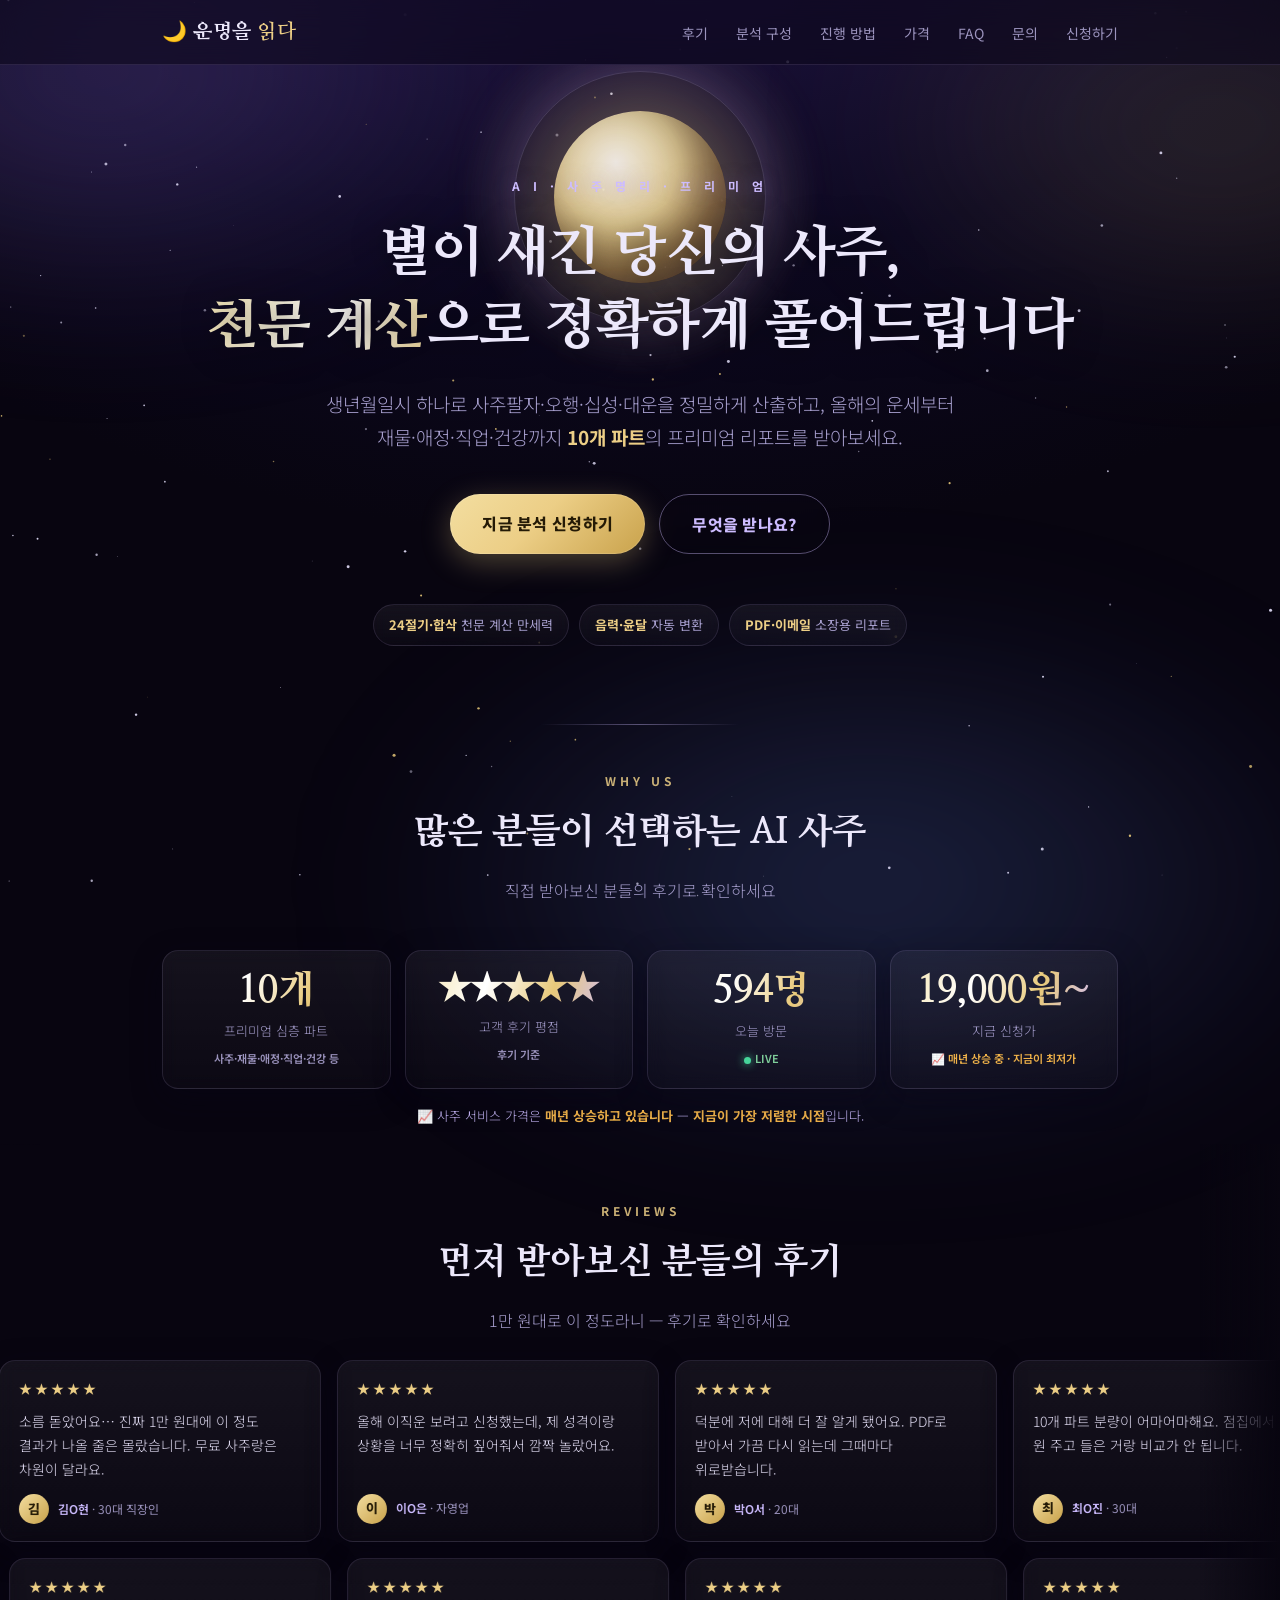
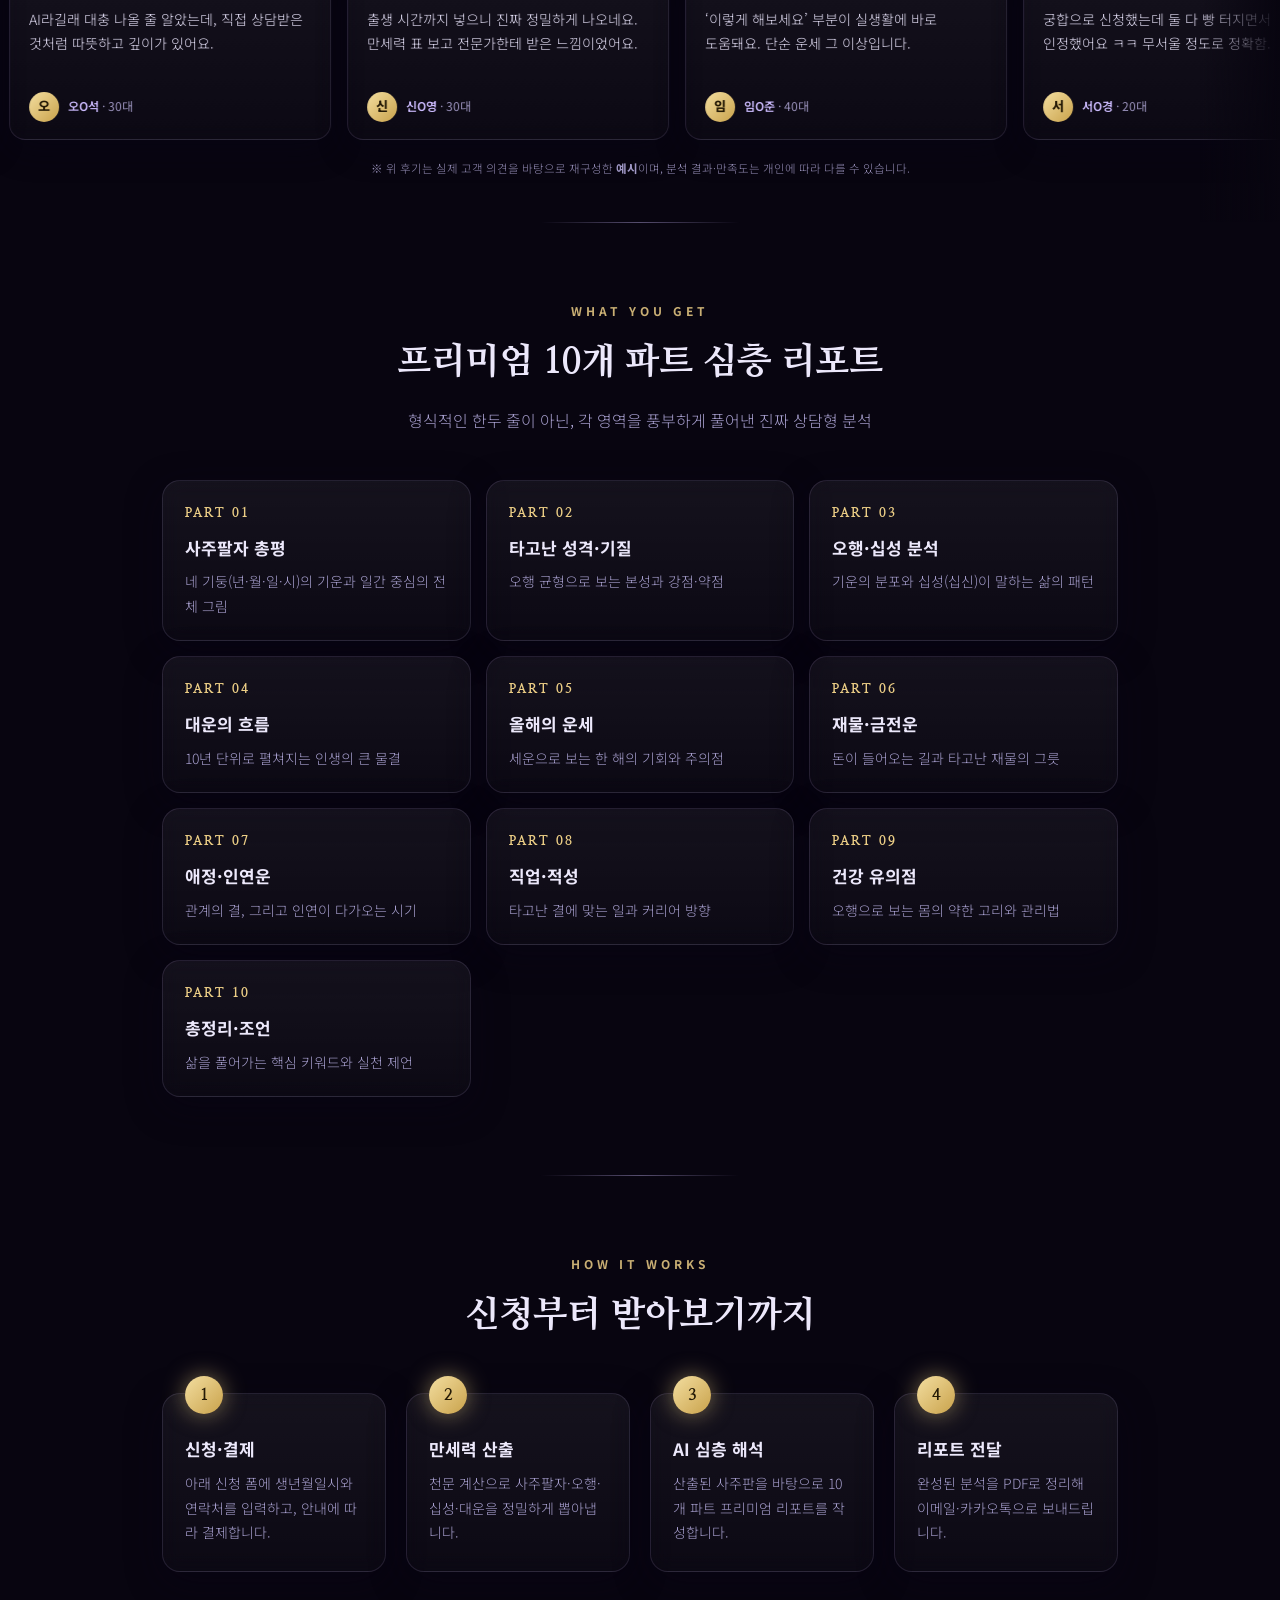
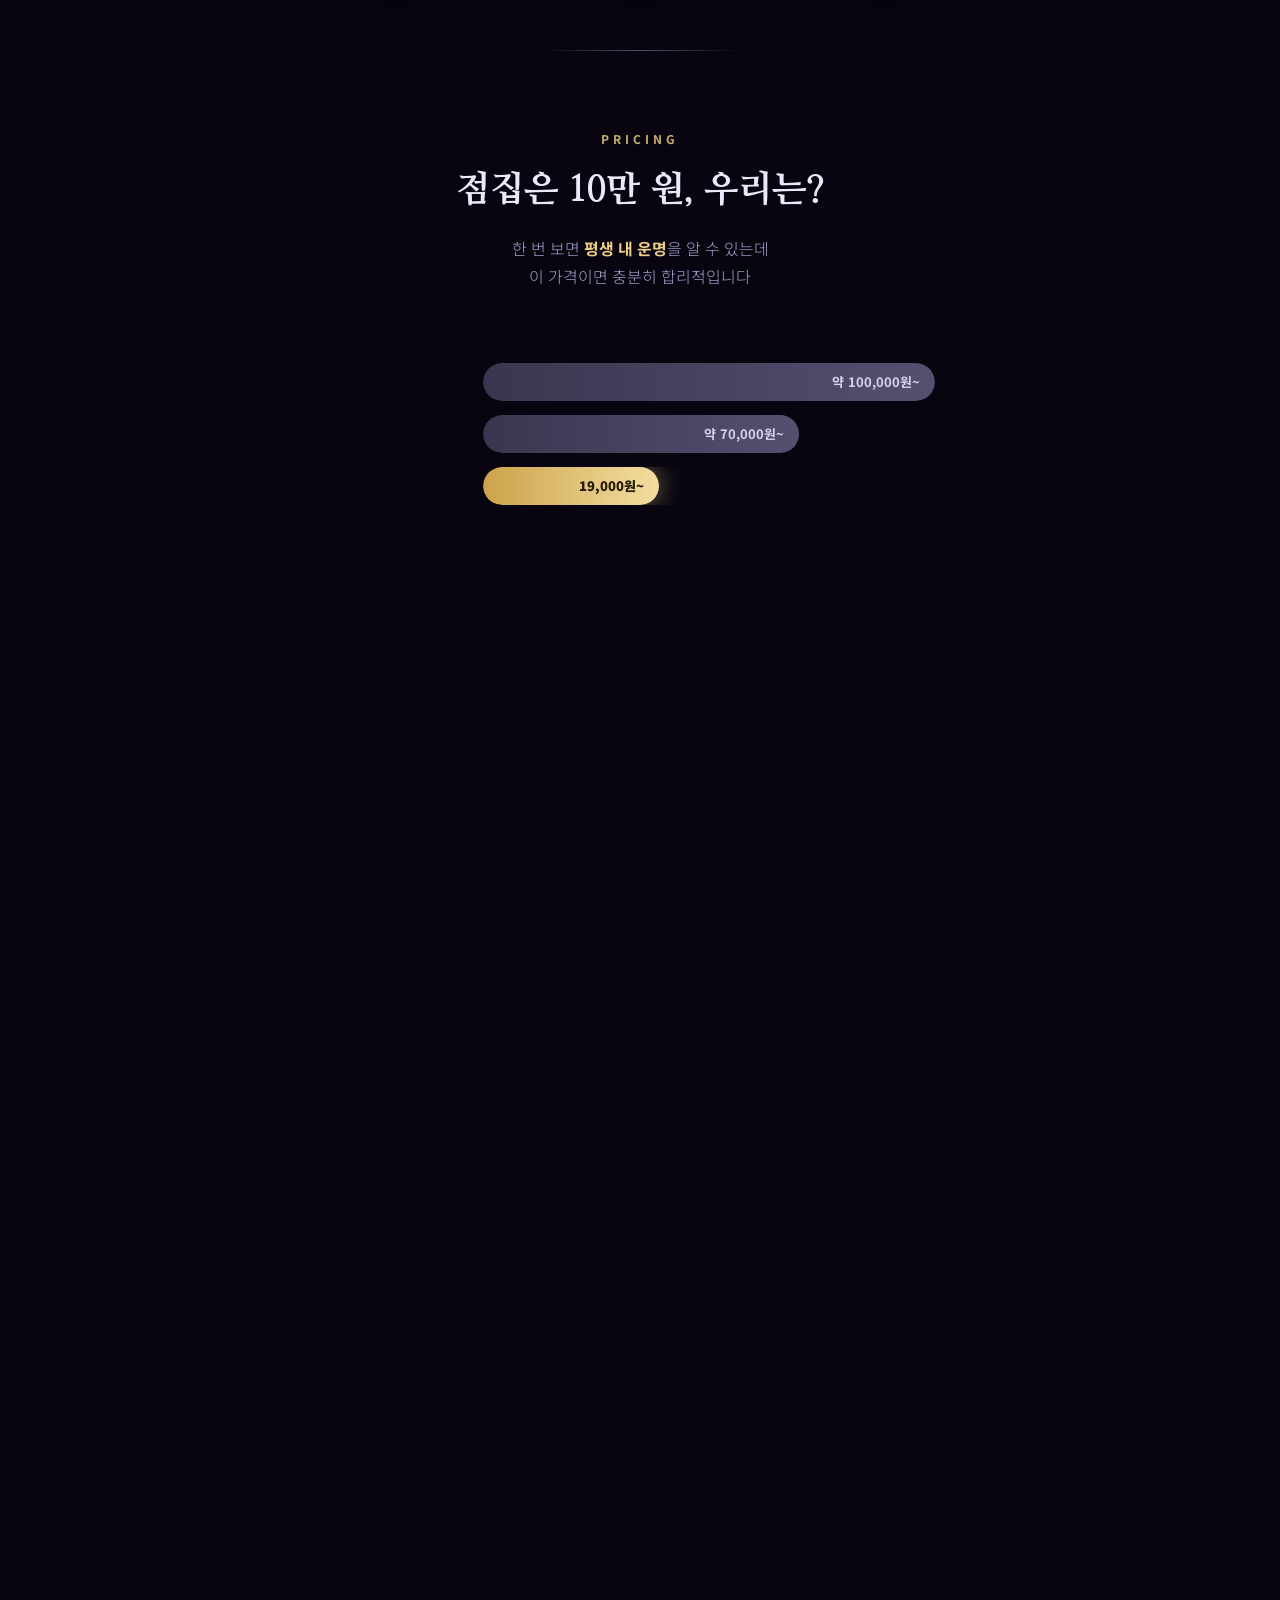
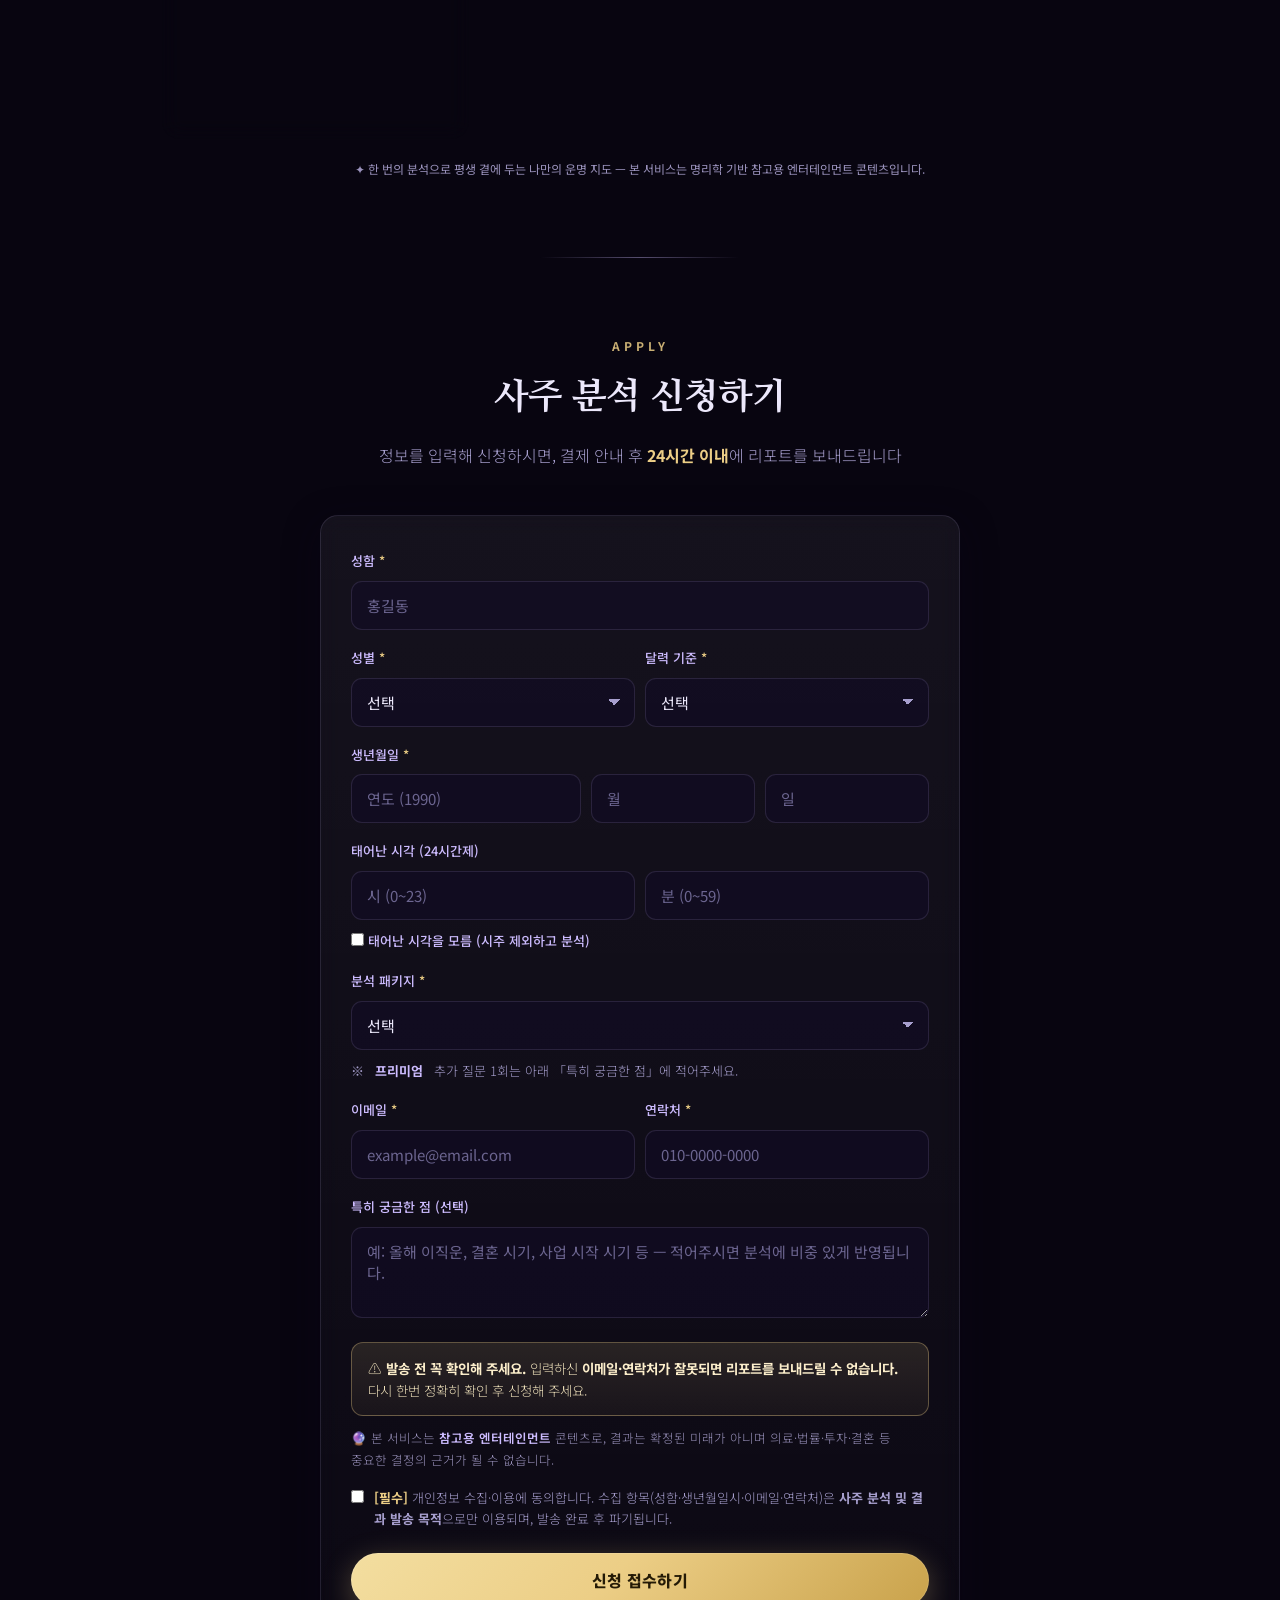
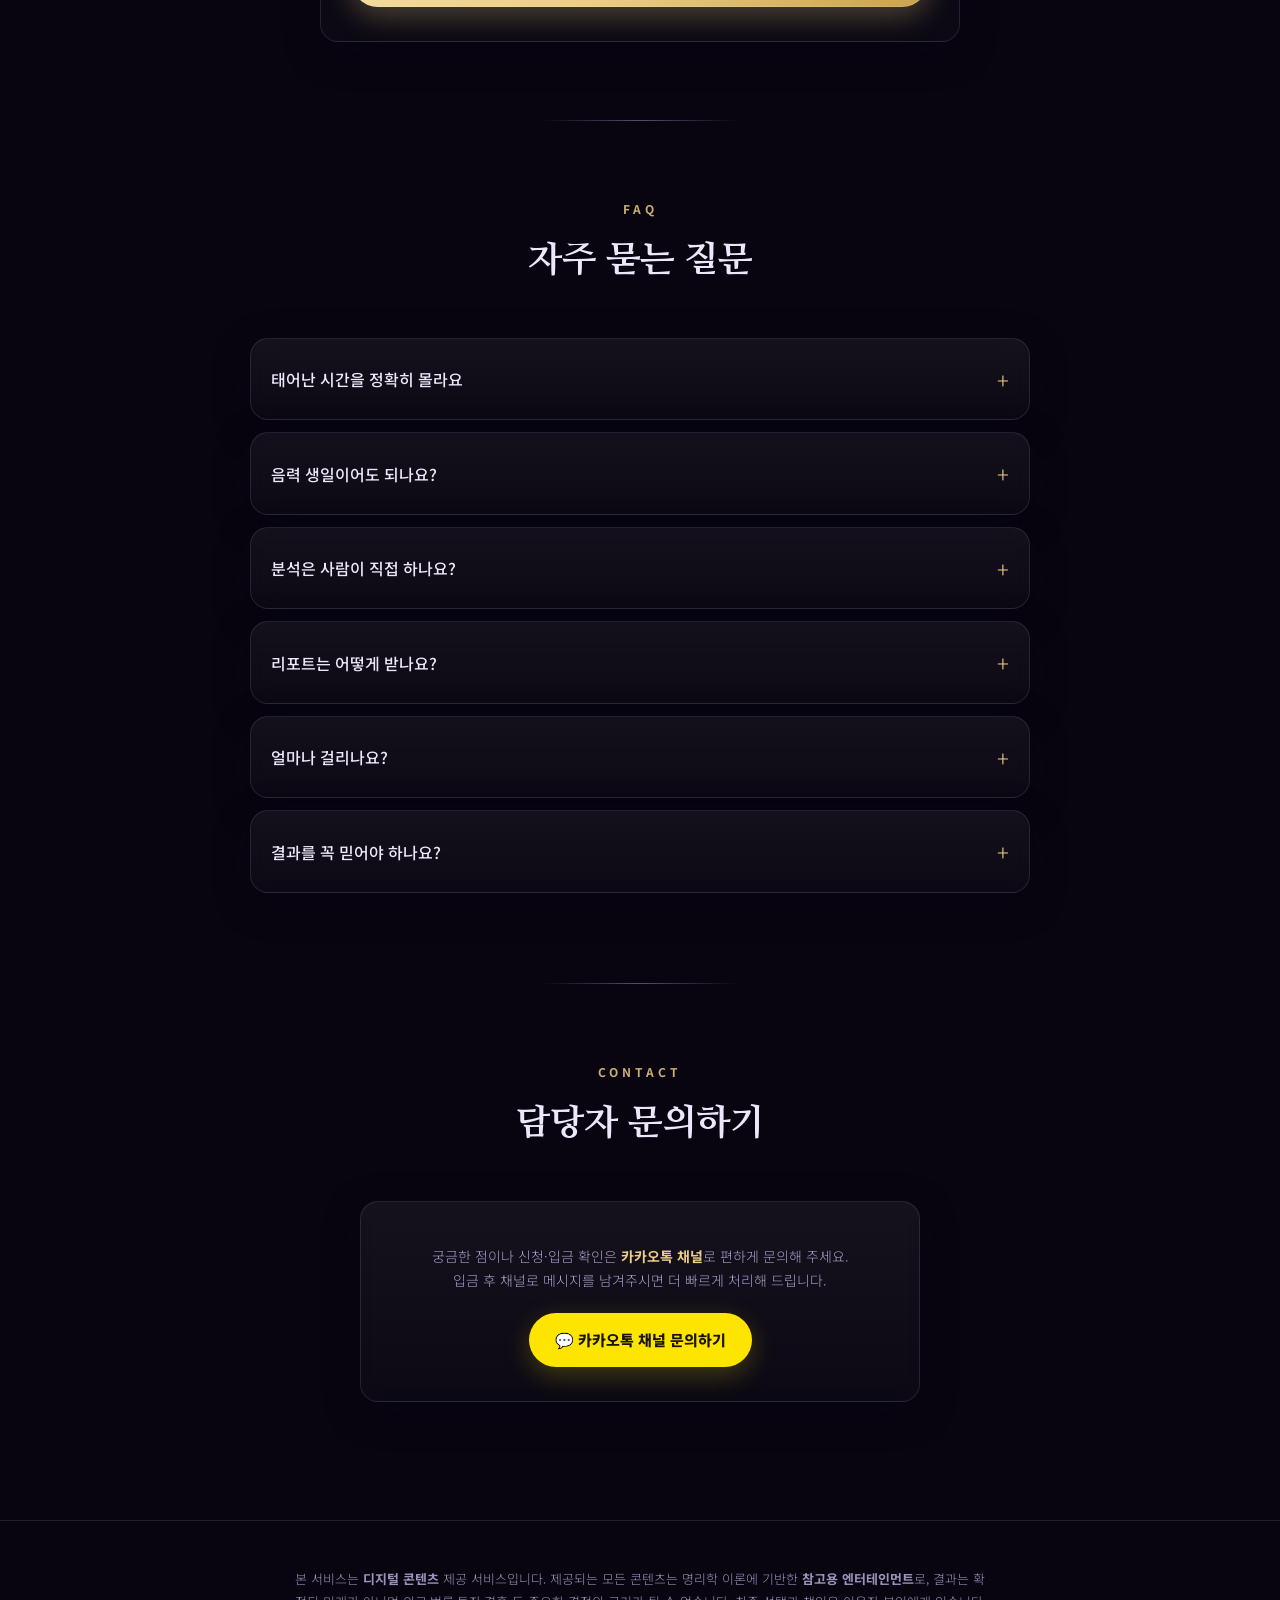
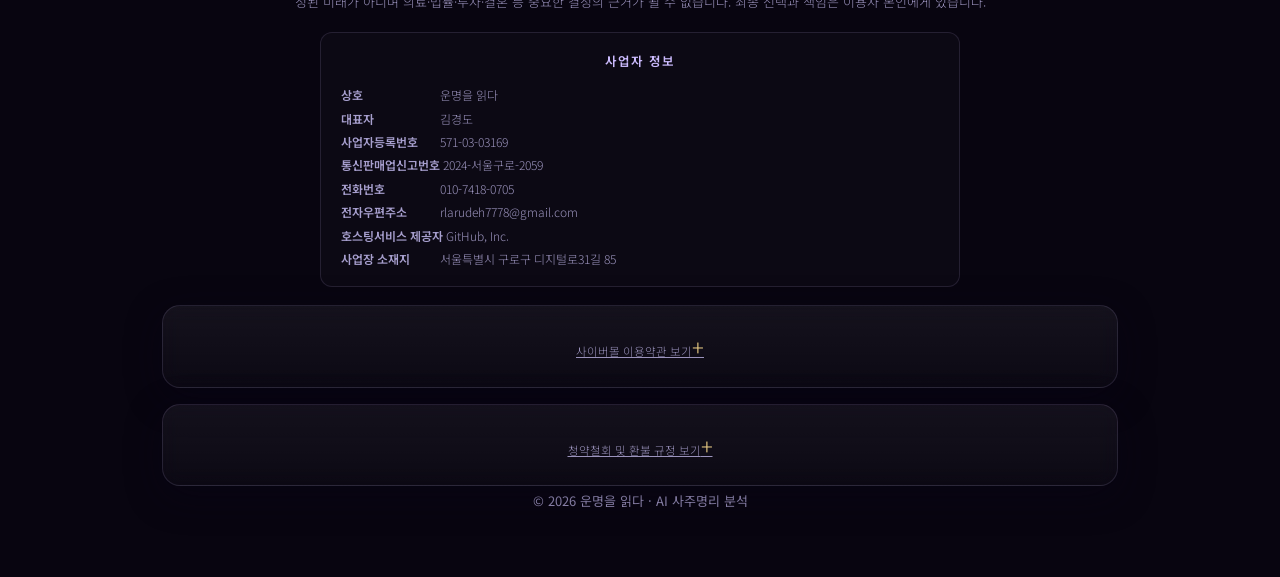
==== index.html @ 9f82192a "Add files via upload" ====
<!DOCTYPE html>
<html lang="ko">
<head>
<meta charset="UTF-8">
<meta name="viewport" content="width=device-width,initial-scale=1">
<title>운명을 읽다 · AI 사주명리 프리미엄 분석</title>
<meta name="description" content="생년월일시 하나로 받아보는 나만의 프리미엄 사주 리포트. 천문 만세력 + AI 심층 해석으로 연애·재물·직업·건강운까지. 지금 신청하세요.">

<!-- 파비콘 -->
<link rel="icon" href="[data-uri]">
<meta name="theme-color" content="#15102e">

<!-- 링크 미리보기(Open Graph / Twitter) -->
<meta property="og:type" content="website">
<meta property="og:site_name" content="운명을 읽다">
<meta property="og:title" content="🌙 당신의 운명, 별이 알려드립니다">
<meta property="og:description" content="생년월일시 하나로 받아보는 나만의 프리미엄 사주 리포트 — 연애·재물·직업·건강운까지. 지금 신청하세요!">
<meta property="og:image" content="https://ruf.co.kr/og-image.png">
<meta property="og:image:width" content="1200">
<meta property="og:image:height" content="630">
<meta property="og:url" content="https://ruf.co.kr/">
<meta name="twitter:card" content="summary_large_image">
<meta name="twitter:title" content="🌙 당신의 운명, 별이 알려드립니다">
<meta name="twitter:description" content="생년월일시 하나로 받아보는 나만의 프리미엄 사주 리포트 — 지금 신청하세요!">
<meta name="twitter:image" content="https://ruf.co.kr/og-image.png">
<link rel="preconnect" href="https://fonts.googleapis.com">
<link rel="preconnect" href="https://fonts.gstatic.com" crossorigin>
<link href="https://fonts.googleapis.com/css2?family=Nanum+Myeongjo:wght@700;800&family=Noto+Sans+KR:wght@300;400;500;700;900&display=swap" rel="stylesheet">
<noscript><style>.reveal{opacity:1!important;transform:none!important}</style></noscript>
<style>
  :root{
    --gold:#ecce86; --gold2:#c9a24b;
    --violet:#8a6bd8; --lav:#cdbcff; --mist:#a79fce;
    --tx:#ece8fb; --mut:#9b93bd;
    --line:rgba(205,188,255,.13);
    --glass:linear-gradient(180deg,rgba(255,255,255,.055),rgba(255,255,255,.018));
    --serif:"Nanum Myeongjo",serif;
    --sans:"Noto Sans KR",system-ui,-apple-system,sans-serif;
  }
  *{box-sizing:border-box;margin:0;padding:0}
  html{scroll-behavior:smooth}
  body{
    background:#080510; color:var(--tx);
    font-family:var(--sans); font-weight:400; line-height:1.75;
    -webkit-font-smoothing:antialiased; overflow-x:hidden;
  }
  a{color:inherit;text-decoration:none}
  .wrap{max-width:1000px;margin:0 auto;padding:0 22px}
  .gold{color:var(--gold)}
  .serif{font-family:var(--serif)}

  /* ── 우주 배경 레이어 ── */
  .sky{position:fixed;inset:0;z-index:-4;
    background:
      radial-gradient(1100px 760px at 50% -220px,#2c1d54 0%,#1a1138 32%,#0c0820 64%,#080510 100%);}
  .aurora{position:fixed;inset:-25%;z-index:-3;pointer-events:none;filter:blur(80px);opacity:.55;
    background:
      radial-gradient(38% 30% at 22% 22%,rgba(138,107,216,.55),transparent 62%),
      radial-gradient(34% 26% at 80% 26%,rgba(236,206,134,.30),transparent 62%),
      radial-gradient(44% 34% at 62% 82%,rgba(96,128,224,.45),transparent 62%);
    animation:drift 26s ease-in-out infinite alternate;}
  @keyframes drift{from{transform:translate3d(0,0,0) scale(1)}to{transform:translate3d(0,-5%,0) scale(1.12)}}
  canvas#stars{position:fixed;inset:0;z-index:-2;pointer-events:none}

  /* ── 버튼 ── */
  .btn{
    display:inline-block;position:relative;background:linear-gradient(135deg,#f3dea0,var(--gold) 45%,var(--gold2));
    color:#241a06;font-weight:800;padding:15px 32px;border-radius:999px;
    letter-spacing:.3px;border:0;cursor:pointer;font-size:16px;font-family:var(--sans);
    box-shadow:0 8px 30px rgba(236,206,134,.30),0 0 0 1px rgba(255,255,255,.12) inset;
    transition:transform .18s,box-shadow .18s}
  .btn:hover{transform:translateY(-2px);box-shadow:0 14px 42px rgba(236,206,134,.5),0 0 0 1px rgba(255,255,255,.2) inset}
  .btn.ghost{background:transparent;color:var(--lav);border:1px solid rgba(205,188,255,.4);box-shadow:none;backdrop-filter:blur(6px)}
  .btn.ghost:hover{border-color:var(--lav);box-shadow:0 0 26px rgba(138,107,216,.4)}

  /* ── 네비 ── */
  nav{position:sticky;top:0;z-index:30;background:rgba(12,8,28,.6);backdrop-filter:blur(14px);border-bottom:1px solid var(--line)}
  nav .wrap{display:flex;align-items:center;justify-content:space-between;height:64px}
  .brand{font-family:var(--serif);font-weight:800;letter-spacing:.5px;font-size:20px}
  .brand b{color:var(--gold)}
  .nlinks a{margin-left:24px;color:var(--mut);font-size:14px;transition:color .15s}
  .nlinks a:hover{color:var(--lav)}
  .nlinks a.gold:hover{color:var(--gold)}
  @media(max-width:680px){.nlinks{display:none}}

  /* ── 히어로 ── */
  header.hero{position:relative;text-align:center;padding:110px 0 78px;overflow:hidden}
  .orb{position:absolute;top:46px;left:50%;transform:translateX(-50%);width:172px;height:172px;border-radius:50%;
    background:radial-gradient(circle at 36% 30%,#fffaf0,#f0d99a 38%,#c79f50 66%,#7a5a26 100%);
    box-shadow:0 0 90px 26px rgba(236,206,134,.4),inset -22px -22px 46px rgba(20,10,40,.5);
    z-index:0;opacity:.92;animation:floaty 8s ease-in-out infinite}
  .orb::after{content:"";position:absolute;inset:-40px;border-radius:50%;border:1px solid rgba(205,188,255,.18);box-shadow:0 0 60px rgba(138,107,216,.25)}
  @keyframes floaty{0%,100%{transform:translateX(-50%) translateY(0)}50%{transform:translateX(-50%) translateY(-16px)}}
  header.hero .wrap{position:relative;z-index:1}
  .eyebrow{color:var(--lav);letter-spacing:5px;font-size:12px;font-weight:700;margin-bottom:22px;text-shadow:0 0 18px rgba(138,107,216,.5)}
  header.hero h1{font-family:var(--serif);font-size:clamp(31px,6vw,55px);line-height:1.32;font-weight:800;letter-spacing:-.5px;text-shadow:0 2px 30px rgba(0,0,0,.5)}
  header.hero h1 span{background:linear-gradient(110deg,#f6e7b6,#fff,#e8c97a,#cdbcff,#f6e7b6);background-size:240% 100%;-webkit-background-clip:text;background-clip:text;color:transparent;animation:shine 7s linear infinite}
  @keyframes shine{to{background-position:240% 0}}
  header.hero p.sub{color:var(--mist);font-weight:300;font-size:clamp(15px,2.4vw,19px);margin:24px auto 0;max-width:640px}
  .cta-row{margin-top:40px;display:flex;gap:14px;justify-content:center;flex-wrap:wrap}
  .trust{margin-top:50px;display:flex;gap:10px;justify-content:center;flex-wrap:wrap}
  .chip{border:1px solid var(--line);background:var(--glass);backdrop-filter:blur(8px);color:var(--mist);font-size:13px;padding:9px 15px;border-radius:999px}
  .chip b{color:var(--gold);font-weight:700}

  /* ── 리뷰 캐러셀 (2단 무한 마퀴) ── */
  .reviews{position:relative;padding:56px 0 44px;overflow:hidden}
  .reviews .stitle{margin-bottom:26px}
  .rev-rows{display:flex;flex-direction:column;gap:16px}
  .rev-row{display:flex;gap:16px;width:max-content;will-change:transform}
  /* 캐러셀 이동은 JS(requestAnimationFrame)로 구동 → 모든 기기/설정에서 확실히 움직임 */
  .rev{flex:0 0 322px;width:322px;background:var(--glass);border:1px solid var(--line);backdrop-filter:blur(8px);border-radius:16px;padding:17px 19px;box-shadow:0 10px 30px rgba(8,4,22,.4)}
  .rev .stars{color:var(--gold);font-size:13px;letter-spacing:3px}
  .rev .rtext{color:#e9e4fb;font-size:14px;font-weight:300;line-height:1.72;margin:8px 0 13px;word-break:keep-all;min-height:72px}
  .rev .rmeta{display:flex;align-items:center;gap:9px}
  .rev .rav{width:30px;height:30px;border-radius:50%;flex-shrink:0;display:grid;place-items:center;font-size:13px;font-weight:800;color:#241a06;background:linear-gradient(135deg,#f3dea0,var(--gold2))}
  .rev .rname{font-size:12px;color:var(--mut);line-height:1.4}
  .rev .rname b{color:var(--lav);font-weight:600}
  .rev .rver{color:#7fcf9b}
  .reviews::before,.reviews::after{content:"";position:absolute;top:0;bottom:0;width:80px;z-index:2;pointer-events:none}
  .reviews::before{left:0;background:linear-gradient(90deg,#080510,transparent)}
  .reviews::after{right:0;background:linear-gradient(270deg,#080510,transparent)}
  @media(max-width:680px){.rev{flex-basis:268px;width:268px}.rev .rtext{min-height:88px}}
  .rev-disc{text-align:center;color:var(--mut);font-size:11.5px;font-weight:300;margin-top:18px;word-break:keep-all}
  .rev-disc b{color:var(--mist)}

  /* ── 섹션 공통 ── */
  section{position:relative;padding:78px 0;scroll-margin-top:72px}
  section::before{content:"";position:absolute;top:0;left:50%;transform:translateX(-50%);width:200px;height:1px;background:linear-gradient(90deg,transparent,rgba(205,188,255,.4),transparent)}
  .stitle{text-align:center;margin-bottom:46px}
  .stitle .k{color:var(--gold);letter-spacing:4px;font-size:12px;font-weight:700;opacity:.85}
  .stitle h2{font-family:var(--serif);font-size:clamp(25px,4vw,36px);font-weight:800;margin-top:10px}
  .stitle p{color:var(--mist);font-weight:300;margin-top:12px}

  /* ── 카드 글래스 ── */
  .card,.plan,.step,details{
    background:var(--glass);border:1px solid var(--line);backdrop-filter:blur(10px);
    border-radius:18px;box-shadow:0 10px 36px rgba(8,4,22,.45);transition:transform .25s,box-shadow .25s,border-color .25s}
  .grid{display:grid;grid-template-columns:repeat(auto-fill,minmax(244px,1fr));gap:15px}
  .card{padding:22px}
  .card:hover{transform:translateY(-4px);border-color:rgba(205,188,255,.32);box-shadow:0 16px 46px rgba(138,107,216,.22)}
  .card .no{font-family:var(--serif);color:var(--gold);font-weight:800;font-size:13px;letter-spacing:2px}
  .card h3{font-size:17px;margin:7px 0 7px;font-weight:700}
  .card p{color:var(--mist);font-weight:300;font-size:14px}

  /* ── 진행 단계 ── */
  .steps{display:grid;grid-template-columns:repeat(auto-fit,minmax(206px,1fr));gap:20px;counter-reset:s}
  .step{position:relative;padding:30px 22px 26px}
  .step::before{counter-increment:s;content:counter(s);position:absolute;top:-18px;left:22px;width:38px;height:38px;display:grid;place-items:center;border-radius:50%;font-family:var(--serif);background:linear-gradient(135deg,#f3dea0,var(--gold2));color:#241a06;font-weight:800;box-shadow:0 0 22px rgba(236,206,134,.5)}
  .step h3{margin:10px 0 7px;font-size:17px;font-weight:700}
  .step p{color:var(--mist);font-weight:300;font-size:14px}

  /* ── 가격 ── */
  .plans{display:grid;grid-template-columns:repeat(auto-fit,minmax(252px,1fr));gap:18px}
  .plan{padding:32px 26px;display:flex;flex-direction:column}
  .plan:hover{transform:translateY(-4px)}
  .plan.feat{border-color:rgba(236,206,134,.55);box-shadow:0 0 0 1px rgba(236,206,134,.4),0 24px 56px rgba(236,206,134,.16);position:relative}
  .plan.feat .tag{position:absolute;top:-13px;left:50%;transform:translateX(-50%);background:linear-gradient(135deg,#f3dea0,var(--gold2));color:#241a06;font-size:11px;font-weight:800;padding:5px 14px;border-radius:999px;letter-spacing:1.5px;box-shadow:0 6px 18px rgba(236,206,134,.4)}
  .plan h3{font-family:var(--serif);font-size:20px;color:var(--gold)}
  .price{font-family:var(--serif);font-size:36px;font-weight:800;margin:14px 0 2px}
  .price small{font-size:14px;color:var(--mut);font-weight:400;font-family:var(--sans)}
  .plan ul{list-style:none;margin:18px 0 26px;flex:1}
  .plan li{color:#d8d2ee;font-weight:300;font-size:14px;padding:8px 0 8px 24px;position:relative;border-bottom:1px solid rgba(205,188,255,.08)}
  .plan li::before{content:"✦";position:absolute;left:0;color:var(--gold);font-size:12px;top:9px}
  .note{text-align:center;color:var(--mut);font-size:12px;margin-top:20px}

  /* 가격 비교 그래프 */
  .compare{max-width:640px;margin:0 auto 40px;background:var(--glass);border:1px solid var(--line);backdrop-filter:blur(10px);border-radius:18px;padding:26px 24px}
  .cmp-row{display:flex;align-items:center;gap:14px;margin-bottom:14px}
  .cmp-label{flex:0 0 124px;font-size:13.5px;color:var(--mist);font-weight:300;text-align:right;word-break:keep-all}
  .cmp-row.hl .cmp-label b{color:var(--gold);font-weight:800}
  .cmp-bar{flex:1;background:rgba(255,255,255,.04);border-radius:999px;height:38px;overflow:hidden}
  .cmp-fill{height:100%;border-radius:999px;display:flex;align-items:center;justify-content:flex-end;padding:0 15px;min-width:96px;
    animation:grow 1.1s cubic-bezier(.2,.7,.2,1) both}
  @keyframes grow{from{transform:scaleX(0);transform-origin:left}to{transform:scaleX(1)}}
  .cmp-fill span{font-size:13px;font-weight:700;white-space:nowrap}
  .cmp-fill.off{background:linear-gradient(90deg,#3a3550,#555070)}
  .cmp-fill.off span{color:#d8d2ee}
  .cmp-fill.on{background:linear-gradient(90deg,#cda24b,#f3dea0);box-shadow:0 0 26px rgba(236,206,134,.5)}
  .cmp-fill.on span{color:#241a06;font-weight:900}
  .cmp-note{text-align:center;color:var(--mist);font-size:14px;font-weight:300;margin-top:20px;word-break:keep-all}
  @media(max-width:560px){
    .compare{padding:22px 16px}
    .cmp-row{gap:9px;margin-bottom:11px}
    .cmp-label{flex:0 0 84px;font-size:11.5px}
    .cmp-bar{height:34px}
    .cmp-fill{padding:0 11px;min-width:80px}
    .cmp-fill span{font-size:11.5px}
  }

  /* ── FAQ ── */
  .faq{max-width:780px;margin:0 auto}
  details{padding:4px 20px;margin-bottom:12px}
  summary{cursor:pointer;font-weight:500;padding:17px 0;list-style:none;display:flex;justify-content:space-between;align-items:center;gap:14px}
  summary::-webkit-details-marker{display:none}
  summary::after{content:"+";color:var(--gold);font-size:22px;font-weight:300;flex-shrink:0}
  details[open] summary::after{content:"–"}
  details p{color:var(--mist);font-weight:300;padding:0 0 18px;font-size:14px}

  /* ── CTA 밴드 ── */
  .band{text-align:center;background:linear-gradient(135deg,rgba(138,107,216,.16),rgba(236,206,134,.08));border:1px solid rgba(236,206,134,.3);border-radius:22px;padding:50px 26px;margin:18px 0;backdrop-filter:blur(10px)}
  .band h2{font-family:var(--serif);font-size:clamp(22px,4vw,30px);font-weight:800}
  .band p{color:var(--mist);font-weight:300;margin:14px 0 28px}

  footer{position:relative;padding:46px 0 64px;color:var(--mut);font-size:13px;text-align:center;border-top:1px solid var(--line);margin-top:40px}
  footer .dis{max-width:700px;margin:0 auto 18px;font-weight:300;line-height:1.8}
  footer .biz{max-width:640px;margin:0 auto 18px;padding:16px 20px;border:1px solid var(--line);border-radius:12px;background:rgba(255,255,255,.02);text-align:left;font-size:12px;font-weight:300;line-height:1.95;color:var(--mut)}
  footer .biz b{color:var(--mist);font-weight:600;display:inline-block;min-width:96px}
  footer .biz .bt{display:block;text-align:center;font-size:12.5px;font-weight:600;color:var(--lav);letter-spacing:1px;margin-bottom:10px}

  /* ── 신청 폼 ── */
  .formwrap{max-width:640px;margin:0 auto;padding:34px 30px}
  .form-field{margin-bottom:17px;text-align:left}
  .form-field>label{display:block;font-size:13px;color:var(--lav);margin-bottom:8px;font-weight:500}
  .form-field>label i{color:var(--gold);font-style:normal}
  .form-field input,.form-field select,.form-field textarea{width:100%;background:rgba(18,12,38,.6);border:1px solid var(--line);border-radius:11px;color:var(--tx);padding:13px 15px;font-size:15px;font-family:var(--sans);transition:border-color .15s,box-shadow .15s}
  .form-field input::placeholder,.form-field textarea::placeholder{color:#6c6590}
  .form-field input:focus,.form-field select:focus,.form-field textarea:focus{outline:none;border-color:var(--gold);box-shadow:0 0 0 3px rgba(236,206,134,.14)}
  .form-field select{appearance:none;background-image:linear-gradient(45deg,transparent 50%,var(--mist) 50%),linear-gradient(135deg,var(--mist) 50%,transparent 50%);background-position:calc(100% - 20px) 20px,calc(100% - 14px) 20px;background-size:6px 6px,6px 6px;background-repeat:no-repeat}
  .form-field option{background:#15102e;color:var(--tx)}
  .form-field textarea{resize:vertical}
  .form-field input:disabled{opacity:.4}
  .form-row{display:grid;grid-template-columns:1.4fr 1fr 1fr;gap:10px}
  .form-row2{display:grid;grid-template-columns:1fr 1fr;gap:10px}
  .inline-chk{display:flex;align-items:center;gap:8px;font-size:13px;color:var(--mist);margin-top:10px;font-weight:300;cursor:pointer}
  .inline-chk input{width:auto}
  .notice{background:linear-gradient(180deg,rgba(236,206,134,.12),rgba(236,206,134,.05));border:1px solid rgba(236,206,134,.34);border-radius:12px;padding:14px 16px;font-size:13.5px;color:#f0e2bc;font-weight:300;line-height:1.65}
  .notice b{font-weight:700;color:#fceecb}
  .agree{display:flex;gap:10px;align-items:flex-start;text-align:left;font-size:13px;color:var(--mist);font-weight:300;line-height:1.65;margin:17px 0;cursor:pointer}
  .agree input{width:auto;margin-top:3px;flex-shrink:0}
  .hp{position:absolute!important;left:-9999px}

  /* 계좌이체 복사 버튼 */
  .acct{display:flex;flex-direction:column;gap:5px;width:100%;cursor:pointer;text-align:center;font-family:var(--sans);background:rgba(18,12,38,.55);border:1px dashed rgba(236,206,134,.55);border-radius:13px;padding:18px 16px;color:var(--tx);transition:border-color .18s,box-shadow .18s,transform .12s}
  .acct:hover{border-color:var(--gold);box-shadow:0 0 26px rgba(236,206,134,.28)}
  .acct:active{transform:scale(.99)}
  .acct .acct-bank{font-family:var(--serif);font-size:clamp(18px,4.4vw,22px);font-weight:800;color:var(--gold);letter-spacing:.5px}
  .acct .acct-owner{font-size:13px;color:var(--mist);font-weight:300}
  .acct .acct-copy{font-size:12px;color:var(--lav);margin-top:4px}
  /* 선택 상품·금액 표시 */
  .pricebox{margin-top:10px;background:rgba(236,206,134,.08);border:1px solid rgba(236,206,134,.4);border-radius:11px;padding:11px 14px;font-size:13.5px;color:var(--mist);text-align:center;font-weight:300}
  .pricebox b{color:var(--lav);font-weight:700}
  .pricebox b.amt{color:var(--gold);font-size:16px}
  .paysum{margin:18px 0 4px;background:rgba(18,12,38,.55);border:1px solid rgba(236,206,134,.4);border-radius:13px;padding:6px 16px}
  .paysum .ps-row{display:flex;align-items:center;justify-content:space-between;gap:10px;padding:11px 0;font-size:14px;color:var(--mist);font-weight:300}
  .paysum .ps-row b{color:var(--lav);font-weight:700}
  .paysum .ps-total{border-top:1px dashed rgba(205,188,255,.2)}
  .paysum .ps-total span{color:var(--tx);font-weight:600}
  .paysum .ps-total b.amt{color:var(--gold);font-family:var(--serif);font-size:clamp(20px,5vw,26px);font-weight:800}

  /* ── 등장 애니메이션 ── */
  .reveal{opacity:0;transform:translateY(26px);transition:opacity .8s cubic-bezier(.2,.7,.2,1),transform .8s cubic-bezier(.2,.7,.2,1)}
  .reveal.in{opacity:1;transform:none}
  @media(prefers-reduced-motion:reduce){.reveal{opacity:1;transform:none}.orb,.aurora,header.hero h1 span{animation:none}}

  /* 환불 규정 (푸터 하단, 클릭 시 펼침) */
  .refund-toggle{margin:16px 0 4px;font-size:11.5px;color:var(--mut)}
  .refund-toggle summary{cursor:pointer;display:inline-block;color:var(--mut);text-decoration:underline;font-weight:300;list-style:none}
  .refund-toggle summary::-webkit-details-marker{display:none}
  .refund-toggle summary:hover{color:var(--mist)}
  .rf-body{margin-top:10px;padding:15px 17px;background:rgba(8,5,18,.45);border:1px solid var(--line);border-radius:10px;text-align:left;line-height:1.85;color:var(--mut);font-weight:300;word-break:keep-all}
  .rf-body b{color:var(--mist);font-weight:600}
  .rf-body p{margin:0 0 9px}
  .rf-body p:last-child{margin-bottom:0}

  /* ── 통계/긴급성 밴드 ── */
  .statsband{position:relative;padding:46px 0 16px}
  .stats-grid{display:grid;grid-template-columns:repeat(4,1fr);gap:14px}
  @media(max-width:760px){.stats-grid{grid-template-columns:repeat(2,1fr)}}
  .stat{background:var(--glass);border:1px solid var(--line);backdrop-filter:blur(8px);border-radius:16px;padding:20px 16px;text-align:center;box-shadow:0 10px 30px rgba(8,4,22,.4)}
  .stat .snum{font-family:var(--serif);font-size:clamp(26px,4.4vw,38px);font-weight:800;line-height:1.1;background:linear-gradient(110deg,#f6e7b6,#fff,#e8c97a,#cdbcff);-webkit-background-clip:text;background-clip:text;color:transparent}
  .stat .slab{font-size:13px;color:var(--mist);margin-top:7px;font-weight:300;word-break:keep-all}
  .stat .ssub{font-size:11px;margin-top:6px;font-weight:600}
  .stat .ssub.live{color:#7fcf9b}
  .stat .ssub.live .dotlive{display:inline-block;width:7px;height:7px;border-radius:50%;background:#46d59a;box-shadow:0 0 8px #46d59a;margin-right:4px;animation:blink 1.2s ease-in-out infinite;vertical-align:middle}
  .stat .ssub.warn{color:#f1b34a}
  @keyframes blink{0%,100%{opacity:1}50%{opacity:.3}}
  .urg-line{text-align:center;margin-top:16px;font-size:13px;color:var(--lav);font-weight:300}
  .urg-line b{color:#f1b34a;font-weight:700}

  @media(prefers-reduced-motion:reduce){.stat .ssub.live .dotlive{animation:none}}
  /* 카카오 채널 버튼 */
  .kakao-btn{display:inline-flex;align-items:center;gap:8px;background:#FEE500;color:#181600;font-weight:800;padding:14px 26px;border-radius:999px;font-size:15px;box-shadow:0 8px 26px rgba(254,229,0,.22);transition:transform .15s,box-shadow .15s}
  .kakao-btn:hover{transform:translateY(-2px);box-shadow:0 12px 32px rgba(254,229,0,.38)}
  #contact .card{max-width:560px;margin:0 auto;text-align:center;padding:34px 26px}
  #contact p{color:var(--mist);font-weight:300;margin:8px 0 20px}
</style>
</head>
<body>
<div class="sky"></div>
<div class="aurora"></div>
<canvas id="stars"></canvas>

<nav><div class="wrap">
  <div class="brand">🌙 운명을 <b>읽다</b></div>
  <div class="nlinks">
    <a href="#reviews">후기</a>
    <a href="#what">분석 구성</a>
    <a href="#how">진행 방법</a>
    <a href="#price">가격</a>
    <a href="#faq">FAQ</a>
    <a href="#contact">문의</a>
    <a href="#apply" class="gold">신청하기</a>
  </div>
</div></nav>

<header class="hero">
  <div class="orb" aria-hidden="true"></div>
  <div class="wrap">
    <div class="eyebrow">A I · 사 주 명 리 · 프 리 미 엄</div>
    <h1>별이 새긴 당신의 사주,<br><span>천문 계산</span>으로 정확하게 풀어드립니다</h1>
    <p class="sub">생년월일시 하나로 사주팔자·오행·십성·대운을 정밀하게 산출하고,
      올해의 운세부터 재물·애정·직업·건강까지 <b class="gold">10개 파트</b>의 프리미엄 리포트를 받아보세요.</p>
    <div class="cta-row">
      <a href="#apply" class="btn">지금 분석 신청하기</a>
      <a href="#what" class="btn ghost">무엇을 받나요?</a>
    </div>
    <div class="trust">
      <span class="chip"><b>24절기·합삭</b> 천문 계산 만세력</span>
      <span class="chip"><b>음력·윤달</b> 자동 변환</span>
      <span class="chip"><b>PDF·이메일</b> 소장용 리포트</span>
    </div>
  </div>
</header>

<section class="statsband" id="stats"><div class="wrap">
  <div class="stitle">
    <div class="k">WHY US</div>
    <h2>많은 분들이 선택하는 AI 사주</h2>
    <p>직접 받아보신 분들의 후기로 확인하세요</p>
  </div>
  <div class="stats-grid">
    <div class="stat"><div class="snum" data-target="10" data-suffix="개">0</div><div class="slab">프리미엄 심층 파트</div><div class="ssub" style="color:var(--mut)">사주·재물·애정·직업·건강 등</div></div>
    <div class="stat"><div class="snum" style="font-size:clamp(24px,4vw,34px)">★★★★★</div><div class="slab">고객 후기 평점</div><div class="ssub" style="color:var(--mut)">후기 기준</div></div>
    <div class="stat"><div class="snum" id="liveVisitors">0</div><div class="slab">오늘 방문</div><div class="ssub live"><span class="dotlive"></span>LIVE</div></div>
    <div class="stat"><div class="snum" data-target="19000" data-suffix="원~">0</div><div class="slab">지금 신청가</div><div class="ssub warn">📈 매년 상승 중 · 지금이 최저가</div></div>
  </div>
  <div class="urg-line">📈 사주 서비스 가격은 <b>매년 상승하고 있습니다</b> — <b>지금이 가장 저렴한 시점</b>입니다.</div>
</div></section>

<section class="reviews" id="reviews">
  <div class="wrap">
    <div class="stitle">
      <div class="k">REVIEWS</div>
      <h2>먼저 받아보신 분들의 후기</h2>
      <p>1만 원대로 이 정도라니 — 후기로 확인하세요</p>
    </div>
  </div>
  <div class="rev-rows">
    <!-- 1단: 왼쪽으로 흐름 -->
    <div class="rev-row r1">
      <div class="rev"><div class="stars">★★★★★</div><p class="rtext">소름 돋았어요… 진짜 1만 원대에 이 정도 결과가 나올 줄은 몰랐습니다. 무료 사주랑은 차원이 달라요.</p><div class="rmeta"><div class="rav">김</div><div class="rname"><b>김O현</b> · 30대 직장인</div></div></div>
      <div class="rev"><div class="stars">★★★★★</div><p class="rtext">올해 이직운 보려고 신청했는데, 제 성격이랑 상황을 너무 정확히 짚어줘서 깜짝 놀랐어요.</p><div class="rmeta"><div class="rav">이</div><div class="rname"><b>이O은</b> · 자영업</div></div></div>
      <div class="rev"><div class="stars">★★★★★</div><p class="rtext">덕분에 저에 대해 더 잘 알게 됐어요. PDF로 받아서 가끔 다시 읽는데 그때마다 위로받습니다.</p><div class="rmeta"><div class="rav">박</div><div class="rname"><b>박O서</b> · 20대</div></div></div>
      <div class="rev"><div class="stars">★★★★★</div><p class="rtext">10개 파트 분량이 어마어마해요. 점집에서 10만 원 주고 들은 거랑 비교가 안 됩니다.</p><div class="rmeta"><div class="rav">최</div><div class="rname"><b>최O진</b> · 30대</div></div></div>
      <div class="rev"><div class="stars">★★★★★</div><p class="rtext">반신반의하며 결제했는데… 읽다가 눈물 났어요. 그동안 힘들었던 이유가 사주에 다 있더라고요.</p><div class="rmeta"><div class="rav">정</div><div class="rname"><b>정O아</b> · 40대</div></div></div>
      <div class="rev"><div class="stars">★★★★★</div><p class="rtext">어려운 한자도 쉽게 풀어줘서 술술 읽혀요. 만족스러워서 부모님 것도 바로 신청했습니다.</p><div class="rmeta"><div class="rav">한</div><div class="rname"><b>한O우</b> · 40대</div></div></div>
      <div class="rev"><div class="stars">★★★★★</div><p class="rtext">재물운 시기 알려준 게 신기하게 맞아떨어져서 소름. 친구들한테 전부 추천했어요.</p><div class="rmeta"><div class="rav">윤</div><div class="rname"><b>윤O림</b> · 30대</div></div></div>
      <div class="rev"><div class="stars">★★★★★</div><p class="rtext">결혼 시기랑 배우자 특징이 너무 디테일해서 놀랐어요. 돈이 하나도 안 아까운 리포트.</p><div class="rmeta"><div class="rav">강</div><div class="rname"><b>강O비</b> · 20대</div></div></div>
    </div>
    <!-- 2단: 오른쪽으로 흐름 -->
    <div class="rev-row r2">
      <div class="rev"><div class="stars">★★★★★</div><p class="rtext">AI라길래 대충 나올 줄 알았는데, 직접 상담받은 것처럼 따뜻하고 깊이가 있어요.</p><div class="rmeta"><div class="rav">오</div><div class="rname"><b>오O석</b> · 30대</div></div></div>
      <div class="rev"><div class="stars">★★★★★</div><p class="rtext">출생 시간까지 넣으니 진짜 정밀하게 나오네요. 만세력 표 보고 전문가한테 받은 느낌이었어요.</p><div class="rmeta"><div class="rav">신</div><div class="rname"><b>신O영</b> · 30대</div></div></div>
      <div class="rev"><div class="stars">★★★★★</div><p class="rtext">‘이렇게 해보세요’ 부분이 실생활에 바로 도움돼요. 단순 운세 그 이상입니다.</p><div class="rmeta"><div class="rav">임</div><div class="rname"><b>임O준</b> · 40대</div></div></div>
      <div class="rev"><div class="stars">★★★★★</div><p class="rtext">궁합으로 신청했는데 둘 다 빵 터지면서 인정했어요 ㅋㅋ 무서울 정도로 정확함.</p><div class="rmeta"><div class="rav">서</div><div class="rname"><b>서O경</b> · 20대</div></div></div>
      <div class="rev"><div class="stars">★★★★★</div><p class="rtext">친구 선물용으로 사주 신청했더니 감동이라고 난리났어요. 센스 있는 선물로 강추!</p><div class="rmeta"><div class="rav">문</div><div class="rname"><b>문O희</b> · 30대</div></div></div>
      <div class="rev"><div class="stars">★★★★★</div><p class="rtext">건강 유의점에서 평소 약한 부분을 정확히 짚어줘서 깜짝 놀랐어요. 관리 시작했습니다.</p><div class="rmeta"><div class="rav">조</div><div class="rname"><b>조O민</b> · 50대</div></div></div>
      <div class="rev"><div class="stars">★★★★★</div><p class="rtext">아이 작명도 사주 보고 추천해줘서 너무 만족해요. 이름 후보 풀이까지 완벽했습니다.</p><div class="rmeta"><div class="rav">배</div><div class="rname"><b>배O맘</b> · 30대</div></div></div>
      <div class="rev"><div class="stars">★★★★★</div><p class="rtext">1만 원대가 미안할 정도의 퀄리티예요. 결과 받자마자 후기 남기러 달려왔습니다.</p><div class="rmeta"><div class="rav">노</div><div class="rname"><b>노O찬</b> · 20대</div></div></div>
    </div>
  </div>
  <div class="wrap"><p class="rev-disc">※ 위 후기는 실제 고객 의견을 바탕으로 재구성한 <b>예시</b>이며, 분석 결과·만족도는 개인에 따라 다를 수 있습니다.</p></div>
</section>

<section id="what"><div class="wrap">
  <div class="stitle">
    <div class="k">WHAT YOU GET</div>
    <h2>프리미엄 10개 파트 심층 리포트</h2>
    <p>형식적인 한두 줄이 아닌, 각 영역을 풍부하게 풀어낸 진짜 상담형 분석</p>
  </div>
  <div class="grid">
    <div class="card"><div class="no">PART 01</div><h3>사주팔자 총평</h3><p>네 기둥(년·월·일·시)의 기운과 일간 중심의 전체 그림</p></div>
    <div class="card"><div class="no">PART 02</div><h3>타고난 성격·기질</h3><p>오행 균형으로 보는 본성과 강점·약점</p></div>
    <div class="card"><div class="no">PART 03</div><h3>오행·십성 분석</h3><p>기운의 분포와 십성(십신)이 말하는 삶의 패턴</p></div>
    <div class="card"><div class="no">PART 04</div><h3>대운의 흐름</h3><p>10년 단위로 펼쳐지는 인생의 큰 물결</p></div>
    <div class="card"><div class="no">PART 05</div><h3>올해의 운세</h3><p>세운으로 보는 한 해의 기회와 주의점</p></div>
    <div class="card"><div class="no">PART 06</div><h3>재물·금전운</h3><p>돈이 들어오는 길과 타고난 재물의 그릇</p></div>
    <div class="card"><div class="no">PART 07</div><h3>애정·인연운</h3><p>관계의 결, 그리고 인연이 다가오는 시기</p></div>
    <div class="card"><div class="no">PART 08</div><h3>직업·적성</h3><p>타고난 결에 맞는 일과 커리어 방향</p></div>
    <div class="card"><div class="no">PART 09</div><h3>건강 유의점</h3><p>오행으로 보는 몸의 약한 고리와 관리법</p></div>
    <div class="card"><div class="no">PART 10</div><h3>총정리·조언</h3><p>삶을 풀어가는 핵심 키워드와 실천 제언</p></div>
  </div>
</div></section>

<section id="how"><div class="wrap">
  <div class="stitle">
    <div class="k">HOW IT WORKS</div>
    <h2>신청부터 받아보기까지</h2>
  </div>
  <div class="steps">
    <div class="step"><h3>신청·결제</h3><p>아래 신청 폼에 생년월일시와 연락처를 입력하고, 안내에 따라 결제합니다.</p></div>
    <div class="step"><h3>만세력 산출</h3><p>천문 계산으로 사주팔자·오행·십성·대운을 정밀하게 뽑아냅니다.</p></div>
    <div class="step"><h3>AI 심층 해석</h3><p>산출된 사주판을 바탕으로 10개 파트 프리미엄 리포트를 작성합니다.</p></div>
    <div class="step"><h3>리포트 전달</h3><p>완성된 분석을 PDF로 정리해 이메일·카카오톡으로 보내드립니다.</p></div>
  </div>
</div></section>

<section id="price"><div class="wrap">
  <div class="stitle">
    <div class="k">PRICING</div>
    <h2>점집은 10만 원, 우리는?</h2>
    <p>한 번 보면 <b class="gold">평생 내 운명</b>을 알 수 있는데<br>이 가격이면 충분히 합리적입니다</p>
  </div>

  <div class="compare">
    <div class="cmp-row">
      <div class="cmp-label">동네 점집·철학관</div>
      <div class="cmp-bar"><div class="cmp-fill off" style="width:100%"><span>약 100,000원~</span></div></div>
    </div>
    <div class="cmp-row">
      <div class="cmp-label">전화 사주상담</div>
      <div class="cmp-bar"><div class="cmp-fill off" style="width:70%"><span>약 70,000원~</span></div></div>
    </div>
    <div class="cmp-row hl">
      <div class="cmp-label"><b>운명을 읽다 🌙</b></div>
      <div class="cmp-bar"><div class="cmp-fill on" style="width:39%"><span>19,000원~</span></div></div>
    </div>
    <div class="cmp-note">✦ 같은 깊이의 분석을 <b class="gold">최대 1/5 가격</b>으로 — 그것도 평생 소장 가능한 PDF로</div>
  </div>

  <div class="plans">
    <div class="plan">
      <h3>기본</h3>
      <div class="price">19,000<small> 원</small></div>
      <ul>
        <li>사주팔자·오행 핵심 분석</li>
        <li>성격·기질 리포트</li>
        <li>올해의 운세</li>
        <li>PDF 리포트 전달</li>
      </ul>
      <a href="#apply" class="btn ghost" onclick="pickPkg('기본')">신청하기</a>
    </div>
    <div class="plan feat">
      <span class="tag">BEST</span>
      <h3>프리미엄</h3>
      <div class="price">39,000<small> 원</small></div>
      <ul>
        <li><b class="gold">10개 파트 전체</b> 심층 분석</li>
        <li>대운·세운 흐름 포함</li>
        <li>재물·애정·직업·건강운</li>
        <li>PDF + 이미지 소장본</li>
        <li>간단 추가 질문 1회</li>
      </ul>
      <div class="note" style="margin:0 0 16px">※ 추가 질문 1회는 신청서의 「특히 궁금한 점」에 적어주세요.</div>
      <a href="#apply" class="btn" onclick="pickPkg('프리미엄')">신청하기</a>
    </div>
    <div class="plan">
      <h3>궁합</h3>
      <div class="price">49,000<small> 원</small></div>
      <ul>
        <li>두 사람 사주 분석</li>
        <li>오행·십성 상호 작용</li>
        <li>인연·관계 흐름</li>
        <li>관계 조언 리포트</li>
      </ul>
      <div class="note" style="margin:0 0 16px">※ 신청 시 <b class="gold">두 사람</b>의 생년월일시를 입력합니다.</div>
      <a href="#apply" class="btn ghost" onclick="pickPkg('궁합')">신청하기</a>
    </div>
    <div class="plan">
      <span class="tag" style="background:linear-gradient(135deg,#cdbcff,#8a6bd8);color:#1a1038">NEW</span>
      <h3>작명·개명</h3>
      <div class="price">59,000<small> 원</small></div>
      <ul>
        <li>아이/본인 사주로 보완할 기운 분석</li>
        <li>발음·자원오행·수리 고려 추천</li>
        <li>이름 후보 5~7개 + 한자 뜻 풀이</li>
        <li>베스트 이름 상세 해설</li>
        <li>신생아 작명 · 개명 모두 가능</li>
      </ul>
      <div class="note" style="margin:0 0 16px">※ 신청 시 <b class="gold">성씨</b>와 작명 종류를 함께 입력합니다.</div>
      <a href="#apply" class="btn ghost" onclick="pickPkg('작명')">신청하기</a>
    </div>
  </div>
  <div class="note">✦ 한 번의 분석으로 평생 곁에 두는 나만의 운명 지도 — 본 서비스는 명리학 기반 참고용 엔터테인먼트 콘텐츠입니다.</div>
</div></section>

<section id="apply"><div class="wrap">
  <div class="stitle">
    <div class="k">APPLY</div>
    <h2>사주 분석 신청하기</h2>
    <p>정보를 입력해 신청하시면, 결제 안내 후 <b class="gold">24시간 이내</b>에 리포트를 보내드립니다</p>
  </div>

  <div class="card formwrap" id="formCard">
    <form id="sajuForm" autocomplete="on">
      <input type="checkbox" name="botcheck" class="hp" tabindex="-1" aria-hidden="true">

      <div class="form-field">
        <label id="nameLabel">성함 <i>*</i></label>
        <input name="성함" id="nameInput" required placeholder="홍길동">
        <div class="inline-chk" id="nameHint" style="display:none;color:var(--gold)">✦ 아직 이름이 정해지지 않은 <b>신생아 작명</b>은 이 칸을 <b>비우고</b> 제출해 주세요.</div>
      </div>

      <div class="form-row2">
        <div class="form-field">
          <label>성별 <i>*</i></label>
          <select name="성별" required>
            <option value="">선택</option>
            <option>남성</option><option>여성</option>
          </select>
        </div>
        <div class="form-field">
          <label>달력 기준 <i>*</i></label>
          <select name="달력" required>
            <option value="">선택</option>
            <option>양력</option><option>음력(평달)</option><option>음력(윤달)</option>
          </select>
        </div>
      </div>

      <div class="form-field">
        <label>생년월일 <i>*</i></label>
        <div class="form-row">
          <input name="출생연도" type="number" required placeholder="연도 (1990)">
          <input name="출생월" type="number" required min="1" max="12" placeholder="월">
          <input name="출생일" type="number" required min="1" max="31" placeholder="일">
        </div>
      </div>

      <div class="form-field">
        <label>태어난 시각 (24시간제)</label>
        <div class="form-row2">
          <input name="출생시" id="bH" type="number" min="0" max="23" placeholder="시 (0~23)">
          <input name="출생분" id="bMin" type="number" min="0" max="59" placeholder="분 (0~59)">
        </div>
        <label class="inline-chk"><input type="checkbox" id="noTime" name="시각모름" value="예"> 태어난 시각을 모름 (시주 제외하고 분석)</label>
      </div>

      <div class="form-field">
        <label>분석 패키지 <i>*</i></label>
        <select name="패키지" id="pkgSel" required onchange="onPkgChange()">
          <option value="">선택</option>
          <option value="기본">기본 (19,000원)</option>
          <option value="프리미엄">프리미엄 10파트 (39,000원)</option>
          <option value="궁합">궁합 (49,000원)</option>
          <option value="작명">작명·개명 (59,000원)</option>
        </select>
        <div class="inline-chk" style="color:var(--mist)">※ <b style="color:var(--lav);margin:0 3px">프리미엄</b> 추가 질문 1회는 아래 「특히 궁금한 점」에 적어주세요.</div>
        <div class="pricebox" id="priceBox" style="display:none">선택하신 상품 <b id="priceName"></b> · 결제 금액 <b class="amt" id="priceAmt"></b></div>
      </div>

      <!-- 상대방 (궁합 전용) -->
      <div id="partner" style="display:none">
        <div class="notice" style="margin-bottom:14px">💞 <b>궁합</b>은 두 사람의 정보가 필요합니다. 아래에 <b>상대방 정보</b>도 입력해 주세요.</div>
        <div class="form-field">
          <label>상대방 성함 <i>*</i></label>
          <input name="상대방_성함" placeholder="상대방 이름">
        </div>
        <div class="form-row2">
          <div class="form-field">
            <label>상대방 성별 <i>*</i></label>
            <select name="상대방_성별">
              <option value="">선택</option>
              <option>남성</option><option>여성</option>
            </select>
          </div>
          <div class="form-field">
            <label>상대방 달력 기준 <i>*</i></label>
            <select name="상대방_달력">
              <option value="">선택</option>
              <option>양력</option><option>음력(평달)</option><option>음력(윤달)</option>
            </select>
          </div>
        </div>
        <div class="form-field">
          <label>상대방 생년월일 <i>*</i></label>
          <div class="form-row">
            <input name="상대방_출생연도" type="number" placeholder="연도 (1992)">
            <input name="상대방_출생월" type="number" min="1" max="12" placeholder="월">
            <input name="상대방_출생일" type="number" min="1" max="31" placeholder="일">
          </div>
        </div>
        <div class="form-field">
          <label>상대방 태어난 시각 (24시간제)</label>
          <div class="form-row2">
            <input name="상대방_출생시" id="bH2" type="number" min="0" max="23" placeholder="시 (0~23)">
            <input name="상대방_출생분" id="bMin2" type="number" min="0" max="59" placeholder="분 (0~59)">
          </div>
          <label class="inline-chk"><input type="checkbox" id="noTime2" name="상대방_시각모름" value="예"> 상대방 시각을 모름 (시주 제외)</label>
        </div>
      </div>

      <!-- 작명·개명 전용 -->
      <div id="namingbox" style="display:none">
        <div class="notice" style="margin-bottom:14px">✒️ <b>작명·개명</b>은 위 <b>생년월일·시각·성별</b>을 <b>이름의 주인공(아이 또는 본인)</b> 기준으로 입력해 주세요. 사주를 보고 이름에 보완할 기운을 찾습니다. (신생아는 성함을 비워두셔도 됩니다.)</div>
        <div class="form-row2">
          <div class="form-field">
            <label>작명 종류 <i>*</i></label>
            <select name="작명종류" id="nameType" onchange="onNameType()">
              <option value="작명">신생아 작명</option>
              <option value="개명">개명 (이름 변경)</option>
            </select>
          </div>
          <div class="form-field">
            <label>성씨(姓) <i>*</i></label>
            <input name="성씨" id="surname" placeholder="예: 김 (金) / 이 / 박">
          </div>
        </div>
        <div class="form-field" id="curNameBox" style="display:none">
          <label>현재 이름 <i>*</i></label>
          <input name="현재이름" placeholder="바꾸고 싶은 현재 이름 (예: 김철수)">
        </div>
        <div class="form-row2">
          <div class="form-field">
            <label>이름 글자 수</label>
            <select name="이름글자수">
              <option value="2">두 글자 (권장)</option>
              <option value="1">외자 (한 글자)</option>
              <option value="3">세 글자</option>
            </select>
          </div>
          <div class="form-field">
            <label>표기 선호</label>
            <select name="표기선호">
              <option value="한자">한자 이름 (권장)</option>
              <option value="한글">순우리말 (한글)</option>
            </select>
          </div>
        </div>
        <div class="form-field">
          <label>돌림자(항렬) · 원하는 느낌 (선택)</label>
          <textarea name="작명요청" rows="2" placeholder="예: 가운데 '준'자 돌림 / '자'로 끝나는 이름 제외 / 부르기 쉽고 밝은 느낌 등"></textarea>
        </div>
      </div>

      <div class="form-row2">
        <div class="form-field">
          <label>이메일 <i>*</i></label>
          <input name="이메일" type="email" required placeholder="example@email.com">
        </div>
        <div class="form-field">
          <label>연락처 <i>*</i></label>
          <input name="연락처" type="tel" required placeholder="010-0000-0000">
        </div>
      </div>

      <div class="form-field">
        <label>특히 궁금한 점 (선택)</label>
        <textarea name="궁금한점" rows="3" placeholder="예: 올해 이직운, 결혼 시기, 사업 시작 시기 등 — 적어주시면 분석에 비중 있게 반영됩니다."></textarea>
      </div>

      <div class="notice">⚠️ <b>발송 전 꼭 확인해 주세요.</b> 입력하신 <b>이메일·연락처가 잘못되면 리포트를 보내드릴 수 없습니다.</b> 다시 한번 정확히 확인 후 신청해 주세요.</div>
      <p style="margin-top:11px;font-size:12.5px;color:var(--mut);font-weight:300;line-height:1.7;word-break:keep-all">🔮 본 서비스는 <b style="color:var(--lav);font-weight:600">참고용 엔터테인먼트</b> 콘텐츠로, 결과는 확정된 미래가 아니며 의료·법률·투자·결혼 등 중요한 결정의 근거가 될 수 없습니다.</p>

      <label class="agree">
        <input type="checkbox" id="agree" required>
        <span><b class="gold">[필수]</b> 개인정보 수집·이용에 동의합니다. 수집 항목(성함·생년월일시·이메일·연락처)은 <b>사주 분석 및 결과 발송 목적</b>으로만 이용되며, 발송 완료 후 파기됩니다.</span>
      </label>

      <button type="submit" class="btn" style="width:100%;margin-top:6px">신청 접수하기</button>
    </form>
  </div>

  <div class="card formwrap" id="successCard" style="display:none;text-align:center">
    <div style="font-size:46px">🌙</div>
    <h2 class="serif" style="color:var(--gold);margin:10px 0 4px">신청이 접수되었습니다</h2>
    <p style="color:var(--mist);font-weight:300">입력하신 이메일 <b class="gold" id="successEmail"></b> 로 리포트를 보내드립니다.</p>
    <div class="notice" style="text-align:left;margin:22px 0">⚠️ 이메일·연락처가 <b>잘못 입력된 경우 발송이 불가</b>합니다. 오기입하셨다면 안내된 연락처로 바로 알려주세요.</div>
    <div class="band" style="margin:0">
      <h2 style="font-size:22px">입금 확인 후 24시간 이내 발송</h2>
      <p>아직 결제 시스템이 구축되지 않은 관계로 <b class="gold">계좌이체</b>만 받고 있습니다.<br>아래 계좌로 입금해 주시면, 확인 후 <b class="gold">24시간 이내</b>에 적어주신 이메일로 리포트를 보내드립니다.</p>
      <div class="paysum" id="paySum">
        <div class="ps-row"><span>선택하신 상품</span><b id="paySumName">-</b></div>
        <div class="ps-row ps-total"><span>입금하실 금액</span><b class="amt" id="paySumAmt">-</b></div>
      </div>
      <button type="button" class="acct" id="acctBtn" onclick="copyAccount()" aria-label="계좌번호 복사">
        <span class="acct-bank">국민은행 816901-04-308126</span>
        <span class="acct-owner">예금주 : 김경도</span>
        <span class="acct-copy" id="acctCopy">📋 한 번 클릭하면 복사됩니다</span>
      </button>
      <p style="margin:20px 0 14px;color:var(--mist);font-weight:300">입금 후 <b class="gold">카카오톡 채널</b>로 확인 메시지 하나 남겨주시면 좀 더 빠르게 받아보실 수 있어요.</p>
      <a href="http://pf.kakao.com/_gdCGX" target="_blank" rel="noopener" class="kakao-btn">💬 카카오톡 채널로 문의·확인</a>
      <div style="margin-top:22px;padding:13px 15px;background:rgba(8,5,18,.45);border:1px solid var(--line);border-radius:10px;font-size:12px;color:var(--mut);font-weight:300;line-height:1.65;text-align:left">
        🔒 <b style="color:var(--mist)">입금 전 확인</b> · 제공되는 분석은 <b style="color:var(--lav)">참고용 엔터테인먼트</b> 콘텐츠로, 결과는 확정된 미래가 아니며 의료·법률·투자·결혼 등 중요한 결정의 근거가 될 수 없습니다. 청약철회·환불에 관한 사항은 페이지 하단의 <b style="color:var(--mist)">「청약철회 및 환불 규정」</b>을 확인해 주세요.
      </div>
    </div>
  </div>
</div></section>

<section id="faq"><div class="wrap">
  <div class="stitle">
    <div class="k">FAQ</div>
    <h2>자주 묻는 질문</h2>
  </div>
  <div class="faq">
    <details><summary>태어난 시간을 정확히 몰라요</summary><p>시간 없이도 년·월·일 기둥 기반으로 분석은 가능합니다. 다만 시주(時柱)와 일부 해석의 정밀도가 낮아지니, 가능하면 출생 시각을 함께 알려주세요.</p></details>
    <details><summary>음력 생일이어도 되나요?</summary><p>네. 양력·음력(윤달 포함) 모두 신청 시 구분만 알려주시면 자동으로 변환해 정확히 계산합니다.</p></details>
    <details><summary>분석은 사람이 직접 하나요?</summary><p>천문 계산으로 사주판을 산출한 뒤 AI가 심층 해석을 작성하고, 운영자가 검토해 전달하는 방식입니다.</p></details>
    <details><summary>리포트는 어떻게 받나요?</summary><p>완성된 분석을 PDF로 정리해 이메일 또는 카카오톡으로 보내드립니다.</p></details>
    <details><summary>얼마나 걸리나요?</summary><p>결제가 확인되면 24시간 이내에 보내드립니다. 정확한 안내는 신청 후 연락 채널에서 다시 드립니다.</p></details>
    <details><summary>결과를 꼭 믿어야 하나요?</summary><p>본 서비스는 명리학 이론에 기반한 <b>참고용 엔터테인먼트 콘텐츠</b>입니다. 결과는 확정된 미래가 아니라 삶의 참고 자료이며, 의료·법률·투자·결혼 등 중요한 결정의 근거로 삼지 마세요. 운명은 정해진 것이 아니라 노력으로 만들어 갑니다. 😊</p></details>
  </div>
</div></section>

<section id="contact"><div class="wrap">
  <div class="stitle">
    <div class="k">CONTACT</div>
    <h2>담당자 문의하기</h2>
  </div>
  <div class="card">
    <p>궁금한 점이나 신청·입금 확인은 <b class="gold">카카오톡 채널</b>로 편하게 문의해 주세요.<br>입금 후 채널로 메시지를 남겨주시면 더 빠르게 처리해 드립니다.</p>
    <a href="http://pf.kakao.com/_gdCGX" target="_blank" rel="noopener" class="kakao-btn">💬 카카오톡 채널 문의하기</a>
  </div>
</div></section>

<footer><div class="wrap">
  <p class="dis">본 서비스는 <b>디지털 콘텐츠</b> 제공 서비스입니다. 제공되는 모든 콘텐츠는 명리학 이론에 기반한 <b>참고용 엔터테인먼트</b>로, 결과는 확정된 미래가 아니며
    의료·법률·투자·결혼 등 중요한 결정의 근거가 될 수 없습니다. 최종 선택과 책임은 이용자 본인에게 있습니다.</p>
  <div class="biz">
    <span class="bt">사업자 정보</span>
    <b>상호</b> 운명을 읽다<br>
    <b>대표자</b> 김경도<br>
    <b>사업자등록번호</b> 571-03-03169<br>
    <b>통신판매업신고번호</b> 2024-서울구로-2059<br>
    <b>전화번호</b> 010-7418-0705<br>
    <b>전자우편주소</b> rlarudeh7778@gmail.com<br>
    <b>호스팅서비스 제공자</b> GitHub, Inc.<br>
    <b>사업장 소재지</b> 서울특별시 구로구 디지털로31길 85
  </div>
  <details class="refund-toggle">
    <summary>사이버몰 이용약관 보기</summary>
    <div class="rf-body">
      <p><b>사이버몰 이용약관</b></p>
      <p><b>제1조 (목적)</b> 이 약관은 운명을 읽다(이하 "회사")가 운영하는 사이버몰(www.ruf.co.kr)에서 제공하는 디지털 콘텐츠 서비스(이하 "서비스")의 이용과 관련하여 회사와 이용자의 권리·의무 및 책임사항을 규정함을 목적으로 합니다.</p>
      <p><b>제2조 (정의)</b> "사이버몰"이란 회사가 재화·용역(디지털 콘텐츠 포함)을 이용자에게 제공하기 위하여 설정한 가상의 영업장을 말하며, "이용자"란 사이버몰에 접속하여 이 약관에 따라 서비스를 이용하는 자를 말합니다.</p>
      <p><b>제3조 (약관의 명시와 개정)</b> 회사는 이 약관의 내용과 상호, 대표자 성명, 영업소 소재지, 사업자등록번호, 통신판매업 신고번호, 연락처 등을 이용자가 쉽게 알 수 있도록 사이버몰 하단에 게시합니다. 회사는 관련 법령을 위배하지 않는 범위에서 이 약관을 개정할 수 있으며, 개정 시 적용일자와 개정사유를 명시하여 적용일 7일 전부터 공지합니다.</p>
      <p><b>제4조 (서비스의 내용)</b> 회사는 이용자가 제공한 생년월일시 등 정보를 바탕으로 명리학 이론과 AI 분석을 결합한 운세 분석 리포트(디지털 콘텐츠)를 제작하여 이메일 등으로 제공합니다. 서비스는 <b>참고용 엔터테인먼트 콘텐츠</b>이며, 그 결과는 확정된 사실이나 미래를 보장하지 않습니다.</p>
      <p><b>제5조 (이용계약의 성립)</b> 이용계약은 이용자가 약관에 동의하고 신청서를 제출한 후 대금 결제(입금)가 확인된 때에 성립합니다.</p>
      <p><b>제6조 (대금 결제)</b> 서비스 대금은 사이버몰에 표시된 가격에 따르며, 계좌이체 등 회사가 정한 방법으로 결제할 수 있습니다.</p>
      <p><b>제7조 (콘텐츠의 제공)</b> 회사는 특별한 사정이 없는 한 입금 확인 후 24시간 이내에 콘텐츠를 제공합니다. 이용자가 이메일·연락처를 잘못 기재하여 제공이 지연되거나 불가한 경우 회사는 책임을 지지 않으며, 정정 요청 시 재발송합니다.</p>
      <p><b>제8조 (청약철회 및 환불)</b> 청약철회 및 환불에 관한 사항은 사이버몰 하단에 게시된 「청약철회 및 환불 규정」에 따릅니다.</p>
      <p><b>제9조 (회사의 의무)</b> 회사는 관련 법령과 이 약관에 따라 지속적이고 안정적으로 서비스를 제공하기 위하여 노력합니다.</p>
      <p><b>제10조 (이용자의 의무)</b> 이용자는 신청 시 정확한 정보를 기재하여야 하며, 타인의 정보를 무단으로 사용할 수 없습니다. 제공받은 콘텐츠를 회사의 동의 없이 복제·배포·판매할 수 없습니다.</p>
      <p><b>제11조 (개인정보보호)</b> 회사는 서비스 제공에 필요한 최소한의 개인정보(성함·생년월일시·이메일·연락처)만 수집하며, 리포트 발송 완료 후 지체 없이 파기합니다. 다만 전자상거래법 등 관련 법령에 따라 보존이 필요한 거래기록은 해당 기간 동안 보관됩니다.</p>
      <p><b>제12조 (면책)</b> 회사가 제공하는 콘텐츠는 참고용이며, 이용자가 이를 근거로 한 의사결정의 결과에 대하여 회사는 책임을 지지 않습니다. 천재지변·통신장애 등 불가항력으로 인한 서비스 지연·중단의 경우에도 같습니다.</p>
      <p><b>제13조 (분쟁해결)</b> 서비스 이용과 관련하여 분쟁이 발생한 경우 회사와 이용자는 성실히 협의하며, 협의가 이루어지지 않는 경우 한국소비자원(국번없이 1372) 등에 분쟁조정을 신청하거나 관련 법령에 따른 관할 법원에 소를 제기할 수 있습니다.</p>
      <p><b>부칙</b> 이 약관은 2026년 8월 11일부터 적용됩니다.</p>
    </div>
  </details>
  <details class="refund-toggle">
    <summary>청약철회 및 환불 규정 보기</summary>
    <div class="rf-body">
      <p><b>청약철회 및 환불 규정</b></p>
      <p>결제일로부터 <b>7일 이내</b>, AI 분석이 시작되기 전까지 <b>전액 환불</b> 가능합니다.</p>
      <p>본 서비스는 결제 완료 즉시 AI 분석이 시작되는 디지털 콘텐츠로, 「전자상거래법」 제17조 제2항 제5호에 따라 분석 결과(보고서) 제공 이후에는 청약철회가 제한됩니다.
      결제 오류·중복 결제 등 분석이 시작되지 않은 경우는 요청 시 전액 환불됩니다.</p>
      <p>제공된 내용이 사전 안내와 현저히 다른 경우, 공급일로부터 <b>3개월 이내</b> 철회 요청이 가능합니다.
      환불은 접수일로부터 <b>3영업일 이내</b> 결제수단과 동일하게 환급되며, 지연 시 지연배상금이 지급됩니다.</p>
      <p>청약철회는 이메일·전화 또는 카카오톡 채널을 통해 신청하실 수 있습니다.</p>
      <p>문의 및 분쟁조정 : 이메일 <b>rlarudeh7778@gmail.com</b> · 전화 <b>010-7418-0705</b> · 한국소비자원 <b>1372</b></p>
    </div>
  </details>
  <p>© <span id="yr"></span> 운명을 읽다 · AI 사주명리 분석</p>
</div></footer>

<script>
document.getElementById('yr').textContent=new Date().getFullYear();

/* ── 리뷰 캐러셀: JS requestAnimationFrame 마퀴 (1열 왼쪽·2열 오른쪽, 모든 기기에서 동작) ── */
(function(){
  const rows=[].slice.call(document.querySelectorAll('.rev-row'));
  if(!rows.length)return;
  rows.forEach(function(r){ r.innerHTML+=r.innerHTML; }); // 끊김 없는 루프용 2배 복제
  rows.forEach(function(row){
    const dir = row.classList.contains('r2') ? 1 : -1;  // r1=왼쪽(-), r2=오른쪽(+)
    const speed = 0.55;                                  // px/frame ≈ 33px/s
    let setW=0, x=0, paused=false, started=false;
    function measure(){ setW=row.scrollWidth/2 || 1; x = dir<0 ? 0 : -setW; row.style.transform='translateX('+x+'px)'; }
    row.addEventListener('mouseenter',function(){paused=true;});
    row.addEventListener('mouseleave',function(){paused=false;});
    function tick(){
      if(started && !paused && setW>1){
        x += dir*speed;
        if(dir<0 && x <= -setW) x += setW;
        else if(dir>0 && x >= 0) x -= setW;
        row.style.transform='translateX('+x.toFixed(2)+'px)';
      }
      requestAnimationFrame(tick);
    }
    measure();
    setTimeout(function(){ measure(); started=true; }, 500);          // 레이아웃 안정 후 시작
    if(document.fonts&&document.fonts.ready){document.fonts.ready.then(function(){measure();started=true;});}
    window.addEventListener('resize',measure);
    requestAnimationFrame(tick);
  });
})();

/* ── 통계 카운트업(화면 진입 시 1회) ── */
(function(){
  function animateNum(el){
    const target=parseFloat(el.dataset.target||'0'), pre=el.dataset.prefix||'', suf=el.dataset.suffix||'';
    const dur=1600, t0=performance.now();
    (function step(now){
      const p=Math.min(1,(now-t0)/dur), e=1-Math.pow(1-p,3);
      el.textContent=pre+Math.round(target*e).toLocaleString('ko-KR')+suf;
      if(p<1)requestAnimationFrame(step);
    })(t0);
  }
  if(!('IntersectionObserver' in window)){document.querySelectorAll('.snum[data-target]').forEach(animateNum);return;}
  const io=new IntersectionObserver((ents)=>{ents.forEach(en=>{if(en.isIntersecting){animateNum(en.target);io.unobserve(en.target);}});},{threshold:0.4});
  document.querySelectorAll('.snum[data-target]').forEach(el=>io.observe(el));
})();

/* ── 오늘 실시간 방문자(베이스 수백명 + 계속 증가) ── */
(function(){
  const el=document.getElementById('liveVisitors'); if(!el)return;
  let n=380+Math.floor(Math.random()*260); // 380~640명
  let shown=Math.max(0,n-50);
  const up=setInterval(()=>{shown+=Math.ceil((n-shown)/6)||1;if(shown>=n){shown=n;clearInterval(up);}el.textContent=shown.toLocaleString('ko-KR')+'명';},70);
  setInterval(()=>{n+=Math.floor(Math.random()*3)+1;el.textContent=n.toLocaleString('ko-KR')+'명';}, 4000+Math.random()*4000);
})();

/* ── 별빛 캔버스 ── */
(function(){
  const c=document.getElementById('stars'); if(!c)return;
  const ctx=c.getContext('2d'); let w,h,stars;
  function rs(){w=c.width=innerWidth;h=c.height=innerHeight;
    const n=Math.min(170,Math.floor(w*h/8500));
    stars=Array.from({length:n},()=>({x:Math.random()*w,y:Math.random()*h,r:Math.random()*1.3+.25,
      a:Math.random()*6.28,s:Math.random()*0.022+0.004,c:Math.random()<0.16?'232,201,122':'232,228,255'}));}
  function draw(){ctx.clearRect(0,0,w,h);
    for(const st of stars){st.a+=st.s;const o=0.35+0.55*Math.abs(Math.sin(st.a));
      ctx.beginPath();ctx.fillStyle='rgba('+st.c+','+o.toFixed(2)+')';
      ctx.arc(st.x,st.y,st.r,0,6.2832);ctx.fill();}
    requestAnimationFrame(draw);}
  addEventListener('resize',rs);rs();draw();
})();

/* ── 스크롤 등장 애니메이션 ── */
(function(){
  const els=document.querySelectorAll('.card,.step,.plan,.stitle,.band,details,.trust,.formwrap');
  els.forEach(e=>e.classList.add('reveal'));
  document.querySelectorAll('.grid,.plans,.steps').forEach(g=>{[...g.children].forEach((ch,i)=>ch.style.transitionDelay=(i*55)+'ms');});
  if(!('IntersectionObserver'in window)){els.forEach(e=>e.classList.add('in'));return;}
  const io=new IntersectionObserver(es=>{es.forEach(en=>{if(en.isIntersecting){en.target.classList.add('in');io.unobserve(en.target);}});},{threshold:0.12});
  els.forEach(e=>io.observe(e));
})();

/* ▼▼ 운영자 설정 ▼▼ */
const WEB3FORMS_KEY="ef0e3efd-8d61-4ddc-a211-6c9e29435f52"; // web3forms.com Access Key → 신청 내역을 운영자 이메일로 받음
const FALLBACK_EMAIL="rlarudeh7778@gmail.com";              // Access Key 미설정 시 신청을 받을 운영자 이메일
/* ▲▲ 끝 ▲▲ */

/* 클립보드 복사 (https/file 모두 동작) */
function copyToClipboard(str){
  if(navigator.clipboard&&window.isSecureContext){return navigator.clipboard.writeText(str);}
  return new Promise((res,rej)=>{try{const ta=document.createElement('textarea');ta.value=str;ta.style.position='fixed';ta.style.left='-9999px';document.body.appendChild(ta);ta.focus();ta.select();document.execCommand('copy');document.body.removeChild(ta);res();}catch(e){rej(e);}});
}
function copyAccount(){
  const c=document.getElementById('acctCopy');
  copyToClipboard('국민은행 816901-04-308126 김경도').then(()=>{
    c.textContent='✓ 계좌번호가 복사되었습니다';
    setTimeout(()=>{c.textContent='📋 한 번 클릭하면 복사됩니다';},2000);
  }).catch(()=>{c.textContent='복사 실패 — 길게 눌러 복사해 주세요';});
}

const f=document.getElementById('sajuForm');
const noTime=document.getElementById('noTime');
noTime.addEventListener('change',()=>{
  ['bH','bMin'].forEach(id=>{const el=document.getElementById(id);el.disabled=noTime.checked;if(noTime.checked)el.value='';});
});

/* 상품별 가격 */
const PRICES={'기본':19000,'프리미엄':39000,'궁합':49000,'작명':59000};
const PKG_LABEL={'기본':'기본','프리미엄':'프리미엄 10파트','궁합':'궁합','작명':'작명·개명'};
function won(n){return (n||0).toLocaleString('ko-KR')+'원';}

/* 패키지 선택 → 궁합이면 상대방 정보 표시 + 선택 금액 표시 */
function onPkgChange(){
  const v=document.getElementById('pkgSel').value;
  const isG=v==='궁합', isN=v==='작명';
  document.getElementById('partner').style.display=isG?'block':'none';
  document.getElementById('namingbox').style.display=isN?'block':'none';
  // 신생아 작명은 성함이 없을 수 있으므로 필수 해제
  const nameEl=f.elements['성함']; if(nameEl)nameEl.required=!isN;
  if(isN)onNameType(); else updateNameHint(false);
  // 선택 상품·금액 실시간 표시
  const box=document.getElementById('priceBox');
  if(box){
    if(v&&PRICES[v]){ document.getElementById('priceName').textContent=PKG_LABEL[v]; document.getElementById('priceAmt').textContent=won(PRICES[v]); box.style.display='block'; }
    else box.style.display='none';
  }
}
function onNameType(){
  const t=(f.elements['작명종류']||{}).value;
  const box=document.getElementById('curNameBox'); if(box)box.style.display=(t==='개명')?'block':'none';
  updateNameHint(t==='작명'); // 신생아 작명일 때만 '비우고 제출' 안내
}
function updateNameHint(show){
  const hint=document.getElementById('nameHint'), label=document.getElementById('nameLabel'), inp=document.getElementById('nameInput');
  if(hint)hint.style.display=show?'block':'none';
  if(label)label.innerHTML=show?'성함 <span style="color:var(--mut);font-weight:400">(신생아는 비워두세요)</span>':'성함 <i>*</i>';
  if(inp){inp.placeholder=show?'미정이면 비워두고 제출':'홍길동';if(show)inp.value='';}
}
function pickPkg(v){const s=document.getElementById('pkgSel');if(s){s.value=v;onPkgChange();}}
const noTime2=document.getElementById('noTime2');
if(noTime2)noTime2.addEventListener('change',()=>{
  ['bH2','bMin2'].forEach(id=>{const el=document.getElementById(id);el.disabled=noTime2.checked;if(noTime2.checked)el.value='';});
});

f.addEventListener('submit',async(e)=>{
  e.preventDefault();
  if(!document.getElementById('agree').checked){alert('개인정보 수집·이용에 동의해 주세요.');return;}
  const pkgNow=document.getElementById('pkgSel').value;
  if(pkgNow==='궁합'){
    const need={'상대방_성함':'상대방 성함','상대방_성별':'상대방 성별','상대방_달력':'상대방 달력 기준','상대방_출생연도':'상대방 출생연도','상대방_출생월':'상대방 출생월','상대방_출생일':'상대방 출생일'};
    for(const k in need){const el=f.elements[k];if(!el||!String(el.value).trim()){alert('궁합은 상대방 정보가 필요합니다.\n['+need[k]+']을(를) 입력해 주세요.');return;}}
  }
  if(pkgNow==='작명'){
    if(!String((f.elements['성씨']||{}).value||'').trim()){alert('작명·개명은 [성씨(姓)]를 입력해 주세요.');return;}
    if((f.elements['작명종류']||{}).value==='개명'&&!String((f.elements['현재이름']||{}).value||'').trim()){alert('개명은 [현재 이름]을 입력해 주세요.');return;}
  }
  const btn=f.querySelector('button[type=submit]');
  btn.disabled=true;const orig=btn.textContent;btn.textContent='접수 중…';
  const fd=new FormData(f);
  const g=k=>(fd.get(k)||'').toString().trim();
  const email=g('이메일');
  const isG=document.getElementById('pkgSel').value==='궁합';
  // 관리자 메일에 보기 좋게 정리된 본문 구성
  const time=g('시각모름')==='예'?'모름(시주 제외)':((g('출생시')||'-')+'시 '+(g('출생분')||'0')+'분');
  let lines=[
    '────────────────────',
    '[ 사주 분석 신청 ]',
    '────────────────────',
    '· 패키지   : '+g('패키지'),
    '',
    '〈 신청자 〉',
    '· 성함     : '+g('성함'),
    '· 성별     : '+g('성별'),
    '· 달력     : '+g('달력'),
    '· 생년월일 : '+g('출생연도')+'년 '+g('출생월')+'월 '+g('출생일')+'일',
    '· 태어난시 : '+time
  ];
  if(isG){
    const time2=g('상대방_시각모름')==='예'?'모름(시주 제외)':((g('상대방_출생시')||'-')+'시 '+(g('상대방_출생분')||'0')+'분');
    lines.push('',
      '〈 상대방 (궁합) 〉',
      '· 성함     : '+g('상대방_성함'),
      '· 성별     : '+g('상대방_성별'),
      '· 달력     : '+g('상대방_달력'),
      '· 생년월일 : '+g('상대방_출생연도')+'년 '+g('상대방_출생월')+'월 '+g('상대방_출생일')+'일',
      '· 태어난시 : '+time2);
  }
  if(g('패키지')==='작명'){
    lines.push('',
      '〈 작명·개명 정보 〉',
      '· 종류     : '+g('작명종류'),
      '· 성씨     : '+g('성씨'),
      ...(g('작명종류')==='개명'?['· 현재이름 : '+g('현재이름')]:[]),
      '· 글자수   : '+g('이름글자수')+'자',
      '· 표기선호 : '+g('표기선호'),
      '· 요청사항 : '+(g('작명요청')||'(없음)'));
  }
  lines.push('',
    '〈 연락처 〉',
    '· 이메일   : '+email,
    '· 연락처   : '+g('연락처'),
    '',
    '〈 추가 질문 〉',
    g('궁금한점')||'(없음)',
    '────────────────────');
  const message=lines.join('\n');
  const who=g('성함')||(g('패키지')==='작명'?g('성씨')+'씨 (작명)':'고객');
  const subject='[사주신청·'+g('패키지')+'] '+who+' 님';
  try{
    if(WEB3FORMS_KEY && WEB3FORMS_KEY.indexOf('YOUR_')!==0){
      // JSON 전송(한글 필드명 깨짐 방지) — 정리된 message 한 덩어리로 발송
      const payload={access_key:WEB3FORMS_KEY,subject,from_name:'사주명리 신청',replyto:email,message};
      const res=await fetch('https://api.web3forms.com/submit',{method:'POST',headers:{'Content-Type':'application/json',Accept:'application/json'},body:JSON.stringify(payload)});
      const j=await res.json();
      if(!j.success)throw new Error(j.message||'전송에 실패했습니다');
    }else{
      window.location.href='mailto:'+FALLBACK_EMAIL+'?subject='+encodeURIComponent(subject)+'&body='+encodeURIComponent(message);
    }
    alert('신청이 정상적으로 접수되었습니다.\n24시간 내에 적어주신 이메일로 발송됩니다.');
    document.getElementById('formCard').style.display='none';
    const s=document.getElementById('successCard');
    document.getElementById('successEmail').textContent=email||'입력하신 이메일';
    // 선택 상품·입금 금액 표시
    const selPkg=g('패키지');
    if(PRICES[selPkg]){ document.getElementById('paySumName').textContent=PKG_LABEL[selPkg]; document.getElementById('paySumAmt').textContent=won(PRICES[selPkg]); }
    s.style.display='block';s.scrollIntoView({behavior:'smooth'});
  }catch(err){
    alert('전송 중 문제가 발생했습니다: '+err.message+'\n잠시 후 다시 시도하시거나 직접 이메일로 신청해 주세요.');
    btn.disabled=false;btn.textContent=orig;
  }
});
</script>
</body>
</html>
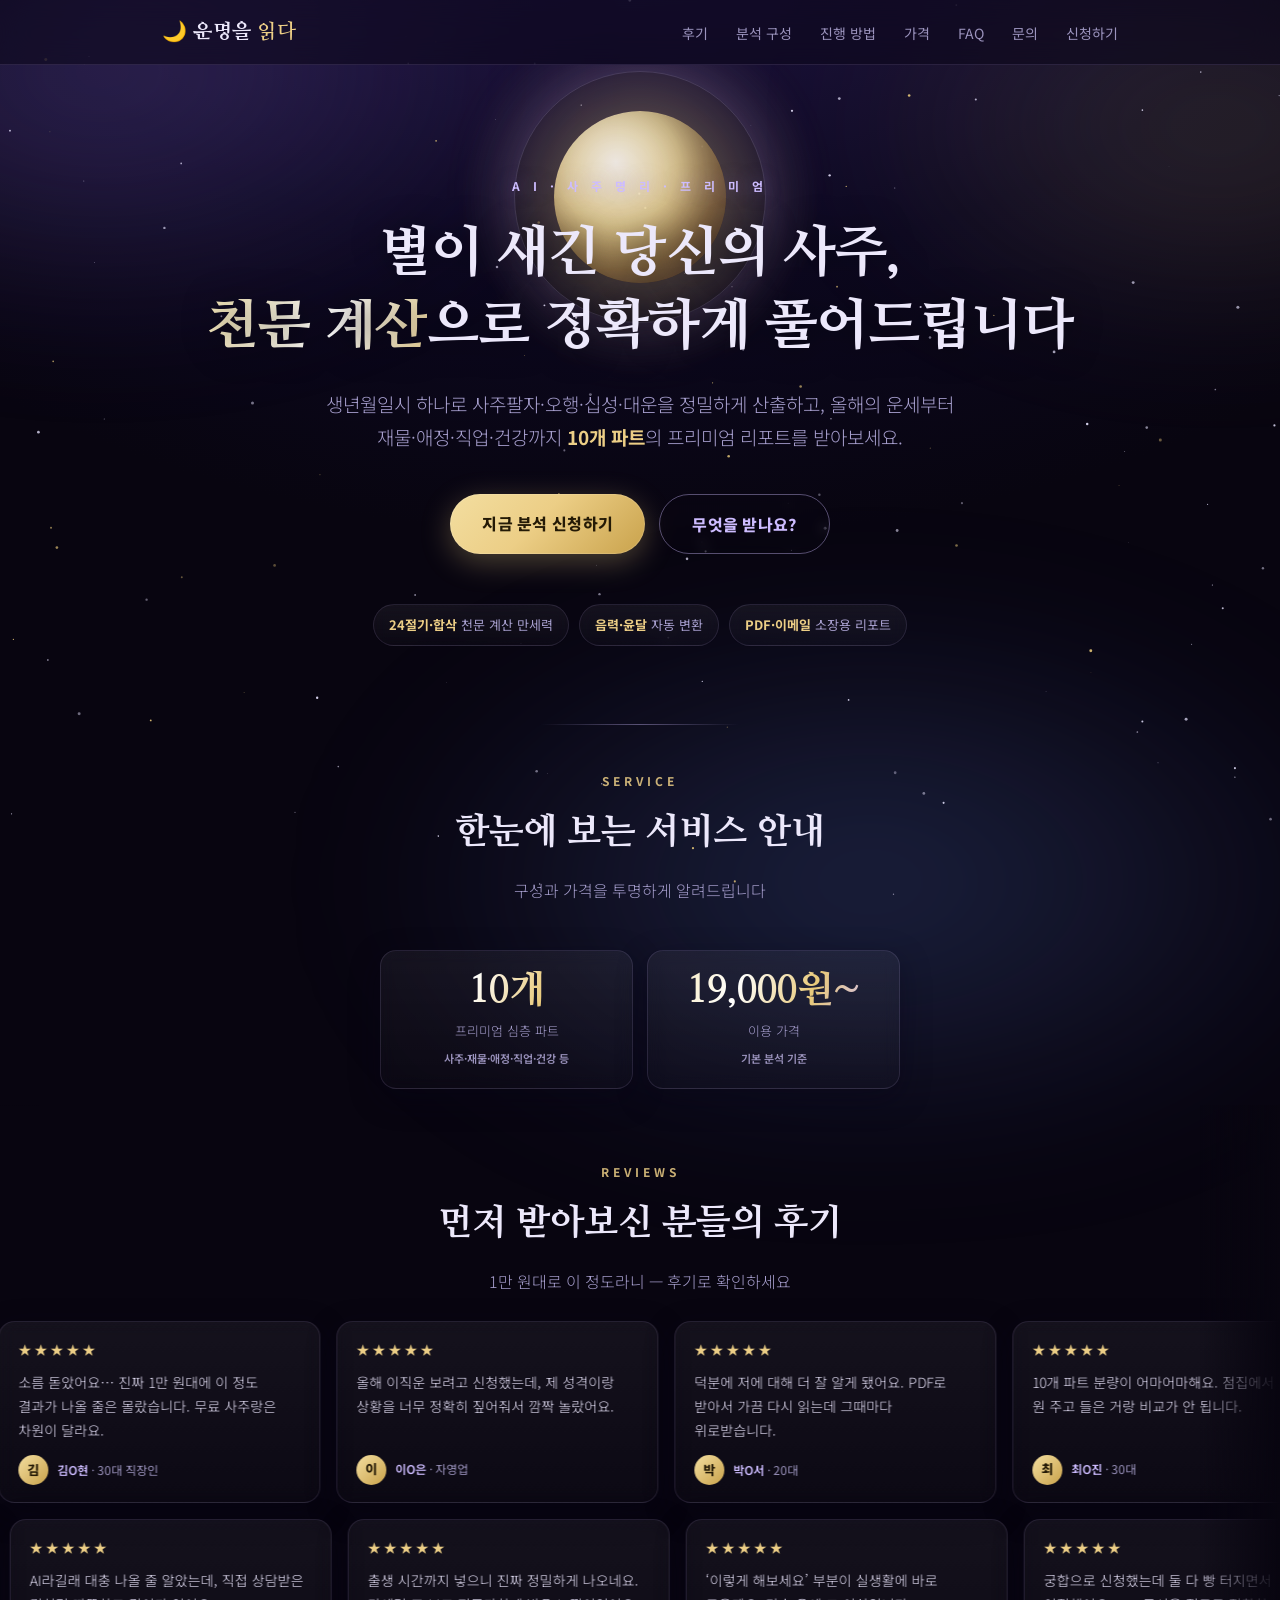
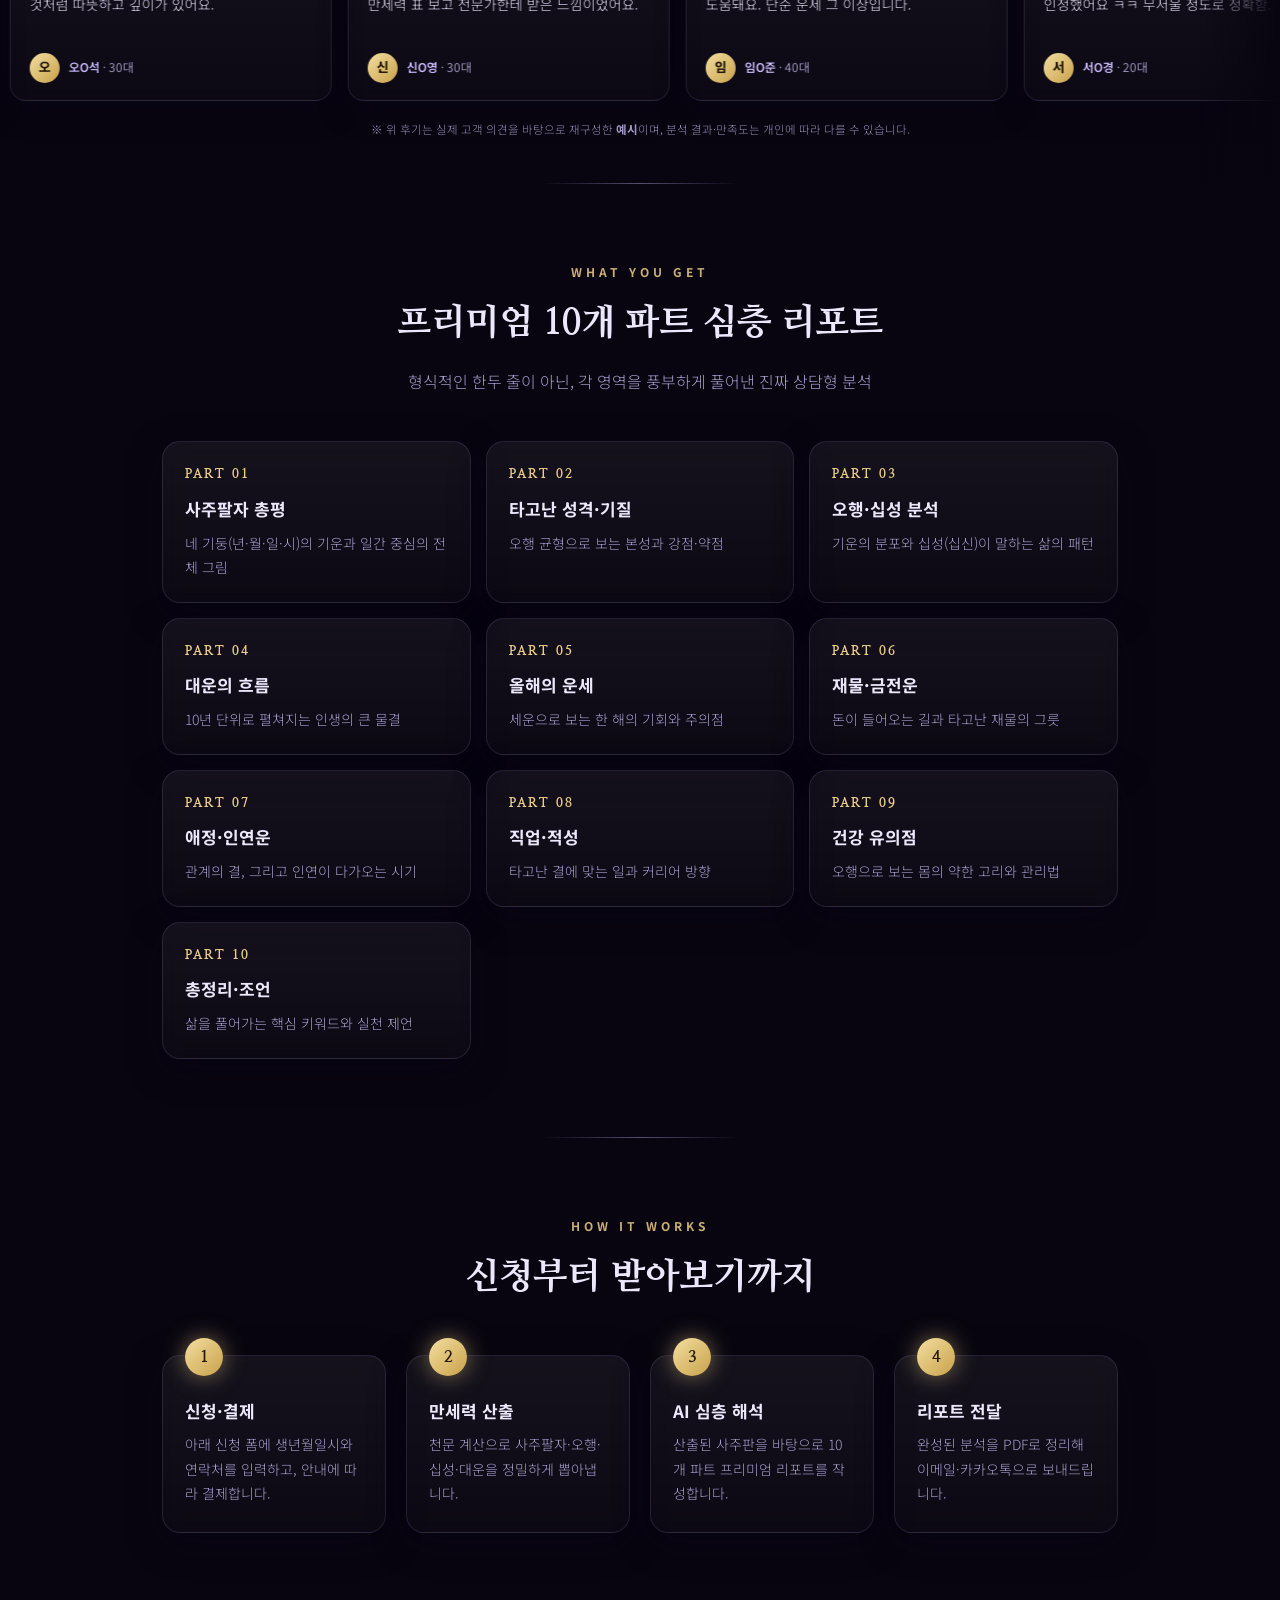
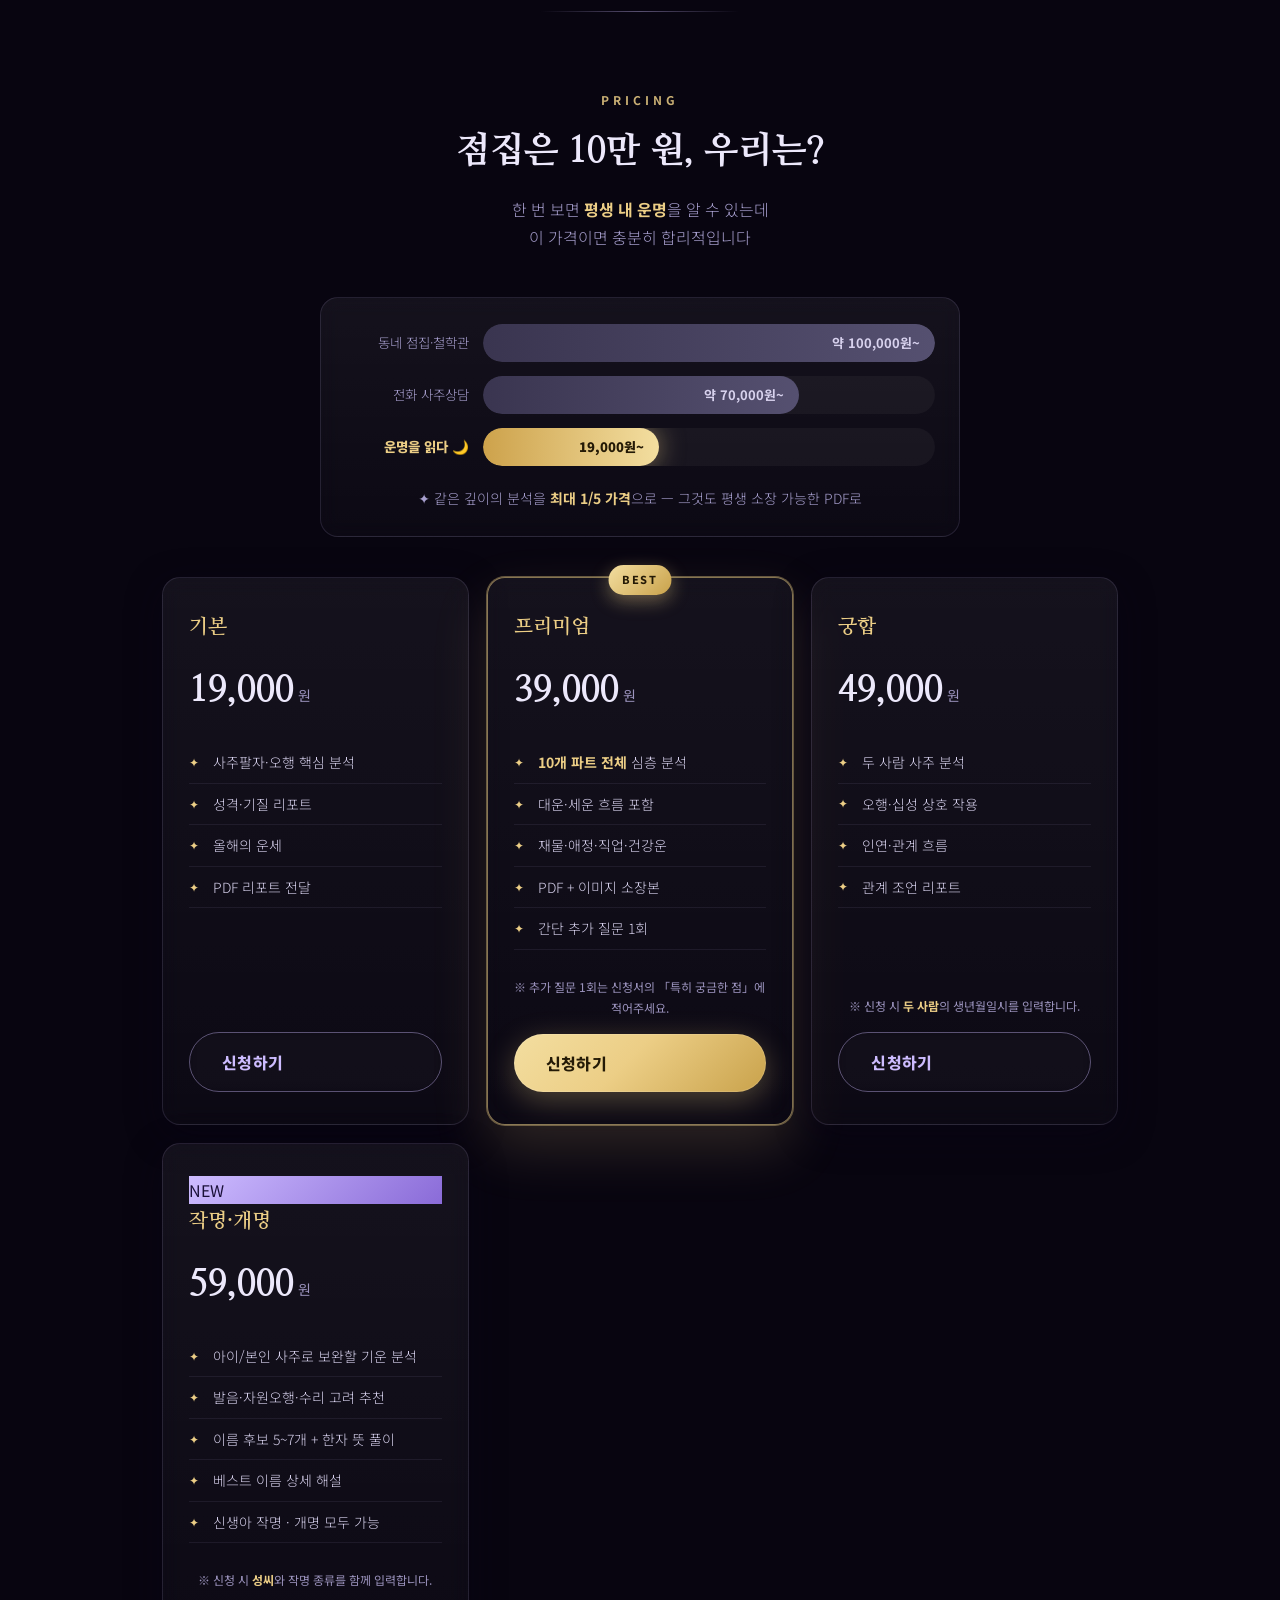
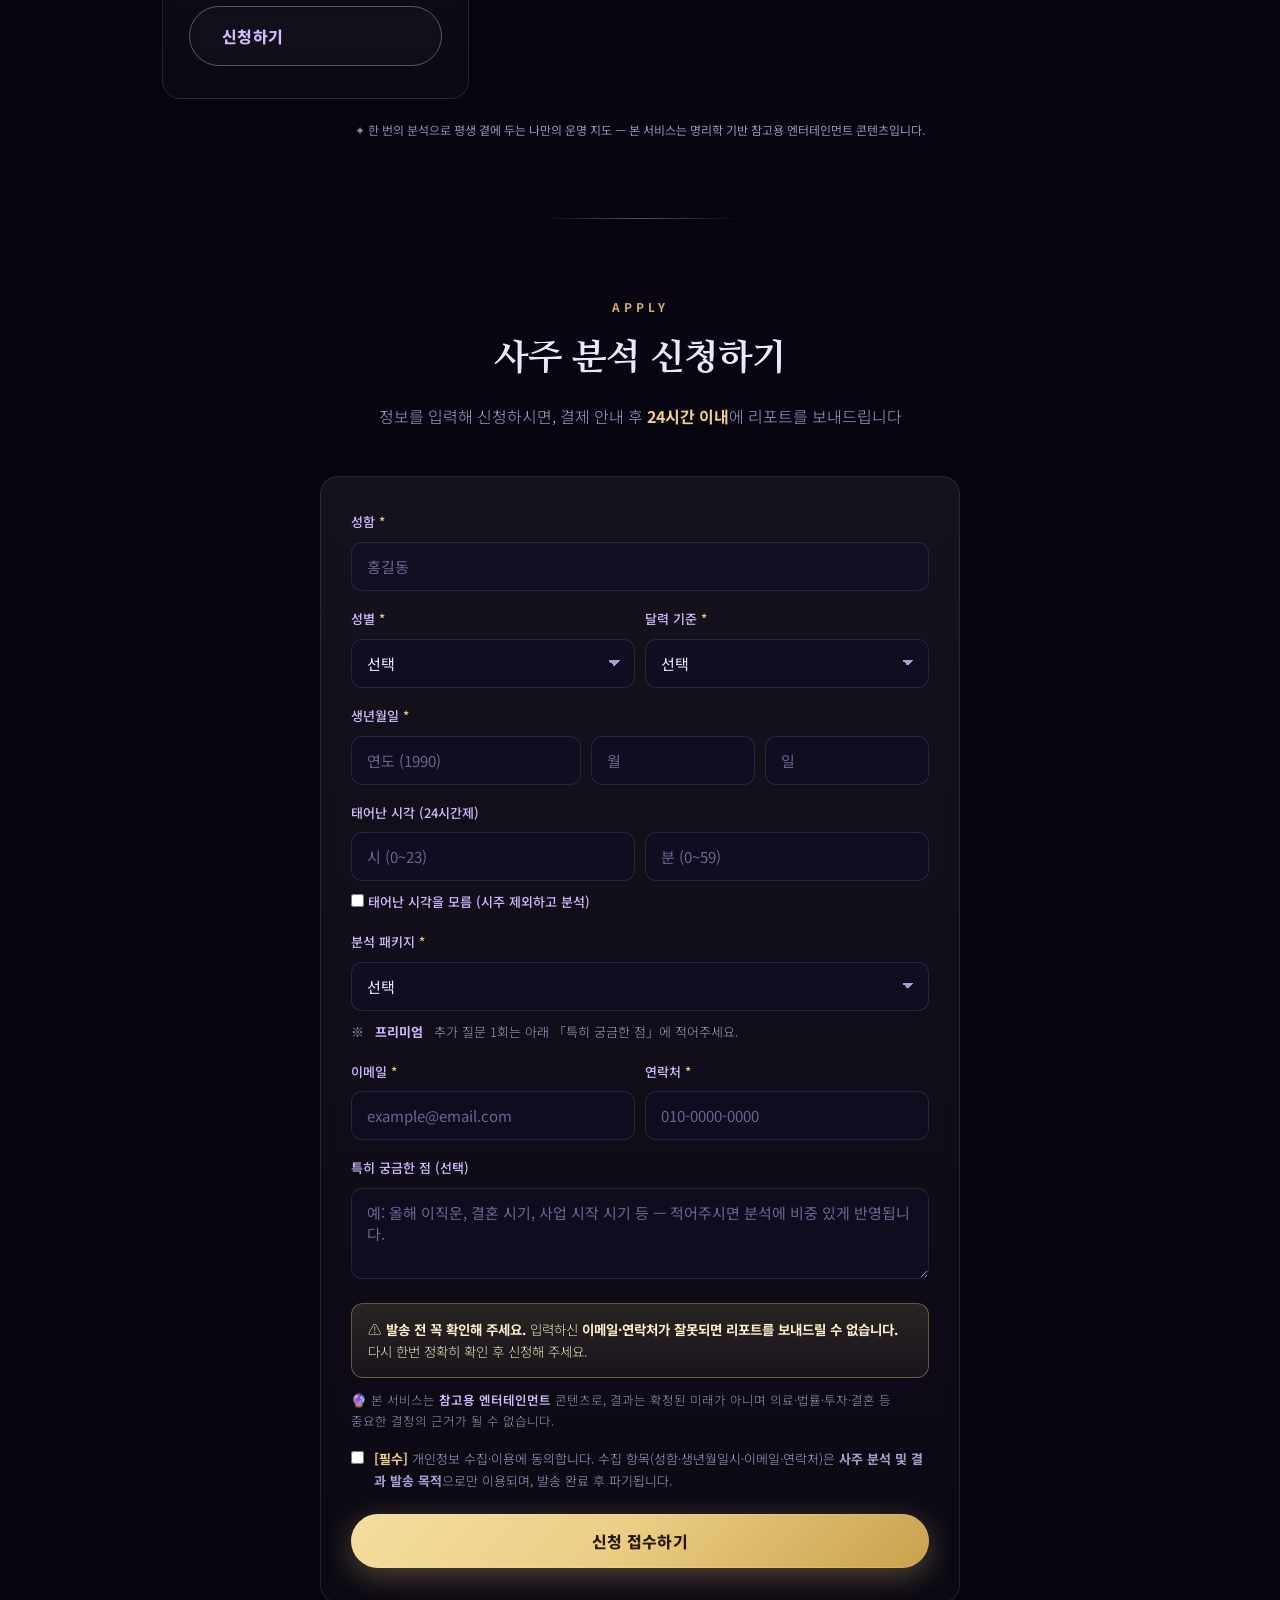
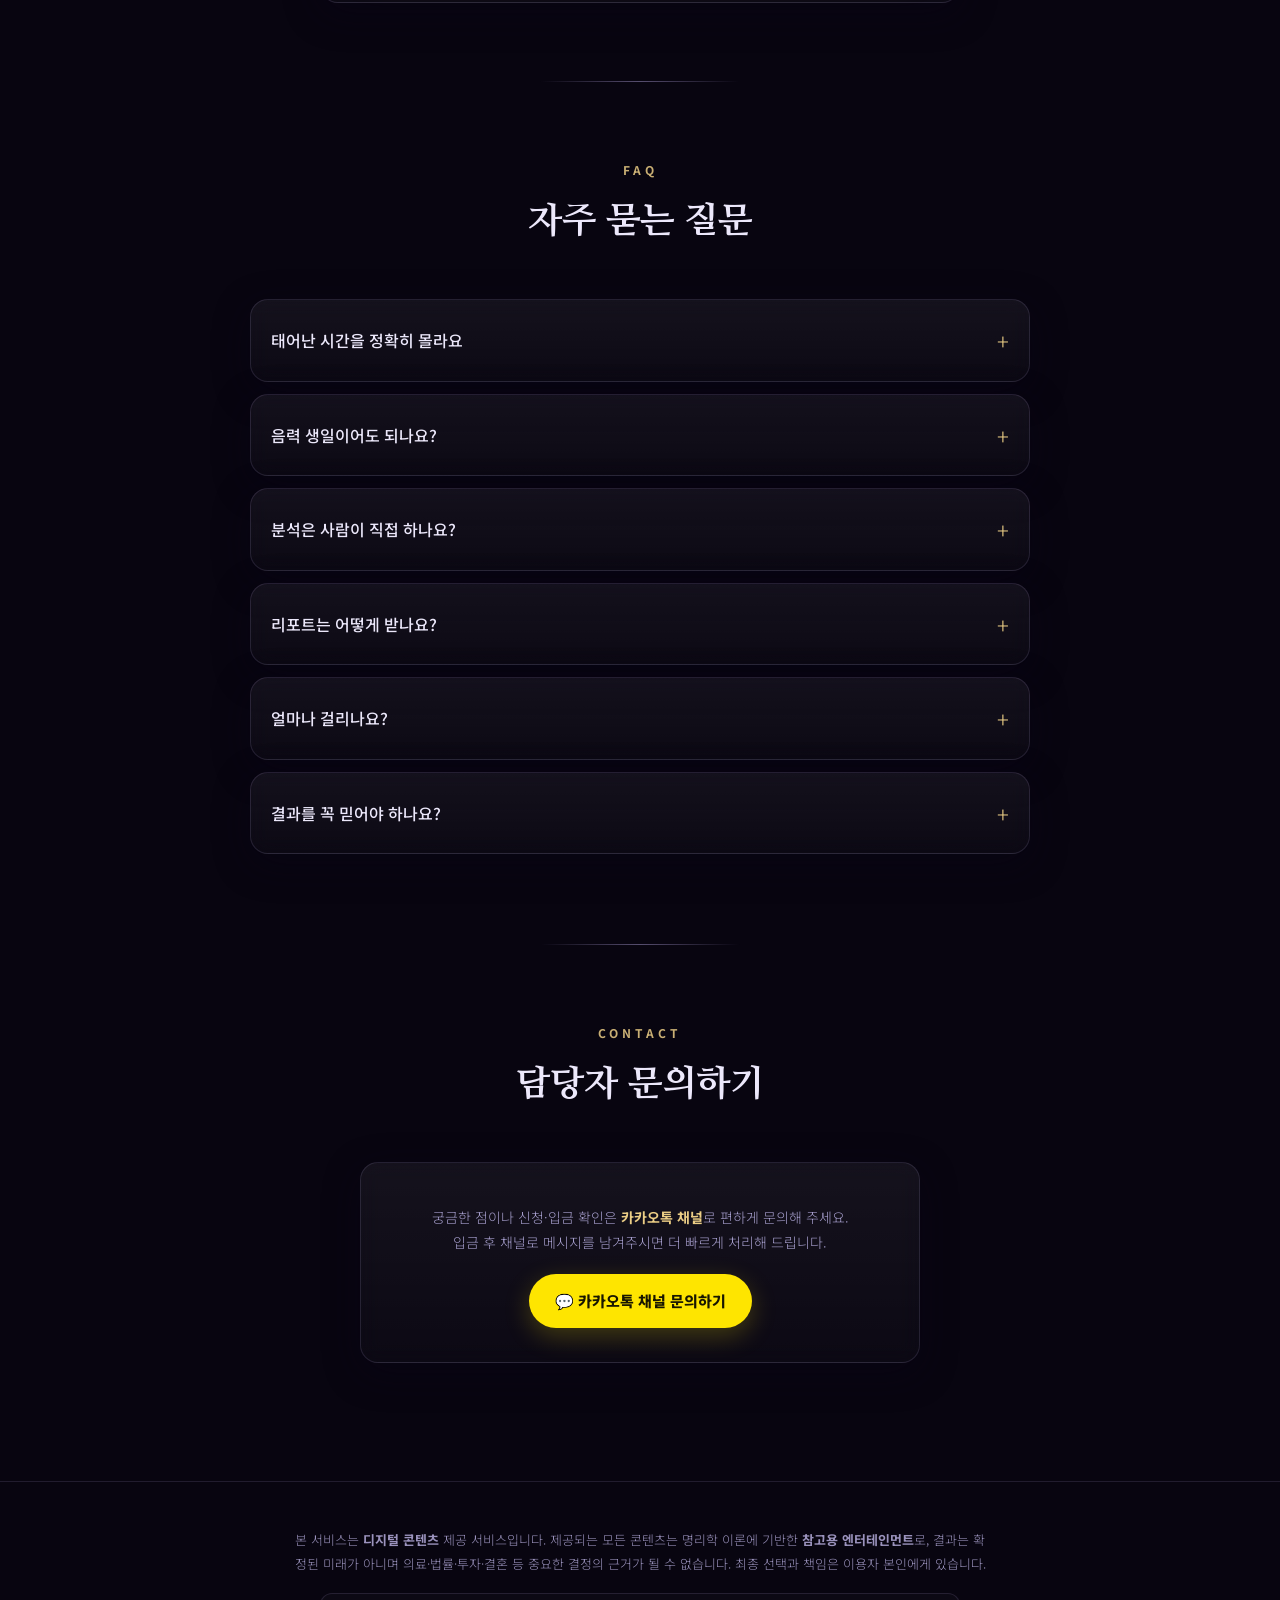
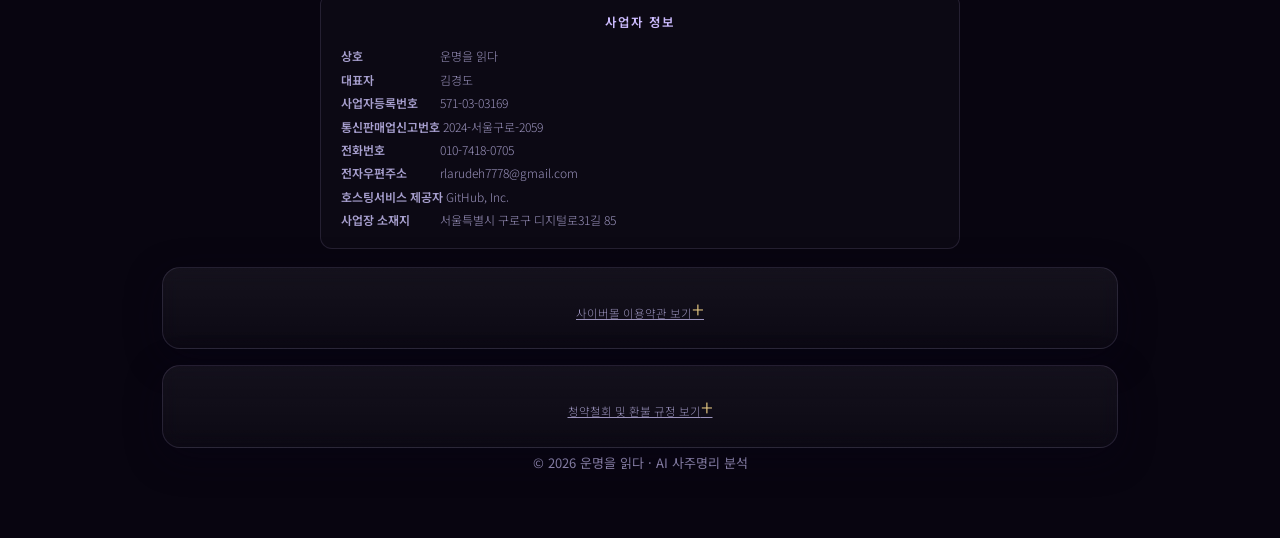
==== commit c45ed2d0: "Add files via upload" ====
--- a/index.html
+++ b/index.html
@@ -262,22 +262,13 @@
   .rf-body p{margin:0 0 9px}
   .rf-body p:last-child{margin-bottom:0}
 
-  /* ── 통계/긴급성 밴드 ── */
+  /* ── 통계 밴드 ── */
   .statsband{position:relative;padding:46px 0 16px}
-  .stats-grid{display:grid;grid-template-columns:repeat(4,1fr);gap:14px}
-  @media(max-width:760px){.stats-grid{grid-template-columns:repeat(2,1fr)}}
+  .stats-grid{display:grid;grid-template-columns:repeat(2,1fr);gap:14px;max-width:520px;margin:0 auto}
   .stat{background:var(--glass);border:1px solid var(--line);backdrop-filter:blur(8px);border-radius:16px;padding:20px 16px;text-align:center;box-shadow:0 10px 30px rgba(8,4,22,.4)}
   .stat .snum{font-family:var(--serif);font-size:clamp(26px,4.4vw,38px);font-weight:800;line-height:1.1;background:linear-gradient(110deg,#f6e7b6,#fff,#e8c97a,#cdbcff);-webkit-background-clip:text;background-clip:text;color:transparent}
   .stat .slab{font-size:13px;color:var(--mist);margin-top:7px;font-weight:300;word-break:keep-all}
-  .stat .ssub{font-size:11px;margin-top:6px;font-weight:600}
-  .stat .ssub.live{color:#7fcf9b}
-  .stat .ssub.live .dotlive{display:inline-block;width:7px;height:7px;border-radius:50%;background:#46d59a;box-shadow:0 0 8px #46d59a;margin-right:4px;animation:blink 1.2s ease-in-out infinite;vertical-align:middle}
-  .stat .ssub.warn{color:#f1b34a}
-  @keyframes blink{0%,100%{opacity:1}50%{opacity:.3}}
-  .urg-line{text-align:center;margin-top:16px;font-size:13px;color:var(--lav);font-weight:300}
-  .urg-line b{color:#f1b34a;font-weight:700}
-
-  @media(prefers-reduced-motion:reduce){.stat .ssub.live .dotlive{animation:none}}
+  .stat .ssub{font-size:11px;margin-top:6px;font-weight:600;color:var(--mut)}
   /* 카카오 채널 버튼 */
   .kakao-btn{display:inline-flex;align-items:center;gap:8px;background:#FEE500;color:#181600;font-weight:800;padding:14px 26px;border-radius:999px;font-size:15px;box-shadow:0 8px 26px rgba(254,229,0,.22);transition:transform .15s,box-shadow .15s}
   .kakao-btn:hover{transform:translateY(-2px);box-shadow:0 12px 32px rgba(254,229,0,.38)}
@@ -324,17 +315,14 @@
 
 <section class="statsband" id="stats"><div class="wrap">
   <div class="stitle">
-    <div class="k">WHY US</div>
-    <h2>많은 분들이 선택하는 AI 사주</h2>
-    <p>직접 받아보신 분들의 후기로 확인하세요</p>
+    <div class="k">SERVICE</div>
+    <h2>한눈에 보는 서비스 안내</h2>
+    <p>구성과 가격을 투명하게 알려드립니다</p>
   </div>
   <div class="stats-grid">
-    <div class="stat"><div class="snum" data-target="10" data-suffix="개">0</div><div class="slab">프리미엄 심층 파트</div><div class="ssub" style="color:var(--mut)">사주·재물·애정·직업·건강 등</div></div>
-    <div class="stat"><div class="snum" style="font-size:clamp(24px,4vw,34px)">★★★★★</div><div class="slab">고객 후기 평점</div><div class="ssub" style="color:var(--mut)">후기 기준</div></div>
-    <div class="stat"><div class="snum" id="liveVisitors">0</div><div class="slab">오늘 방문</div><div class="ssub live"><span class="dotlive"></span>LIVE</div></div>
-    <div class="stat"><div class="snum" data-target="19000" data-suffix="원~">0</div><div class="slab">지금 신청가</div><div class="ssub warn">📈 매년 상승 중 · 지금이 최저가</div></div>
-  </div>
-  <div class="urg-line">📈 사주 서비스 가격은 <b>매년 상승하고 있습니다</b> — <b>지금이 가장 저렴한 시점</b>입니다.</div>
+    <div class="stat"><div class="snum" data-target="10" data-suffix="개">0</div><div class="slab">프리미엄 심층 파트</div><div class="ssub">사주·재물·애정·직업·건강 등</div></div>
+    <div class="stat"><div class="snum" data-target="19000" data-suffix="원~">0</div><div class="slab">이용 가격</div><div class="ssub">기본 분석 기준</div></div>
+  </div>
 </div></section>
 
 <section class="reviews" id="reviews">
@@ -809,15 +797,6 @@
   if(!('IntersectionObserver' in window)){document.querySelectorAll('.snum[data-target]').forEach(animateNum);return;}
   const io=new IntersectionObserver((ents)=>{ents.forEach(en=>{if(en.isIntersecting){animateNum(en.target);io.unobserve(en.target);}});},{threshold:0.4});
   document.querySelectorAll('.snum[data-target]').forEach(el=>io.observe(el));
-})();
-
-/* ── 오늘 실시간 방문자(베이스 수백명 + 계속 증가) ── */
-(function(){
-  const el=document.getElementById('liveVisitors'); if(!el)return;
-  let n=380+Math.floor(Math.random()*260); // 380~640명
-  let shown=Math.max(0,n-50);
-  const up=setInterval(()=>{shown+=Math.ceil((n-shown)/6)||1;if(shown>=n){shown=n;clearInterval(up);}el.textContent=shown.toLocaleString('ko-KR')+'명';},70);
-  setInterval(()=>{n+=Math.floor(Math.random()*3)+1;el.textContent=n.toLocaleString('ko-KR')+'명';}, 4000+Math.random()*4000);
 })();
 
 /* ── 별빛 캔버스 ── */
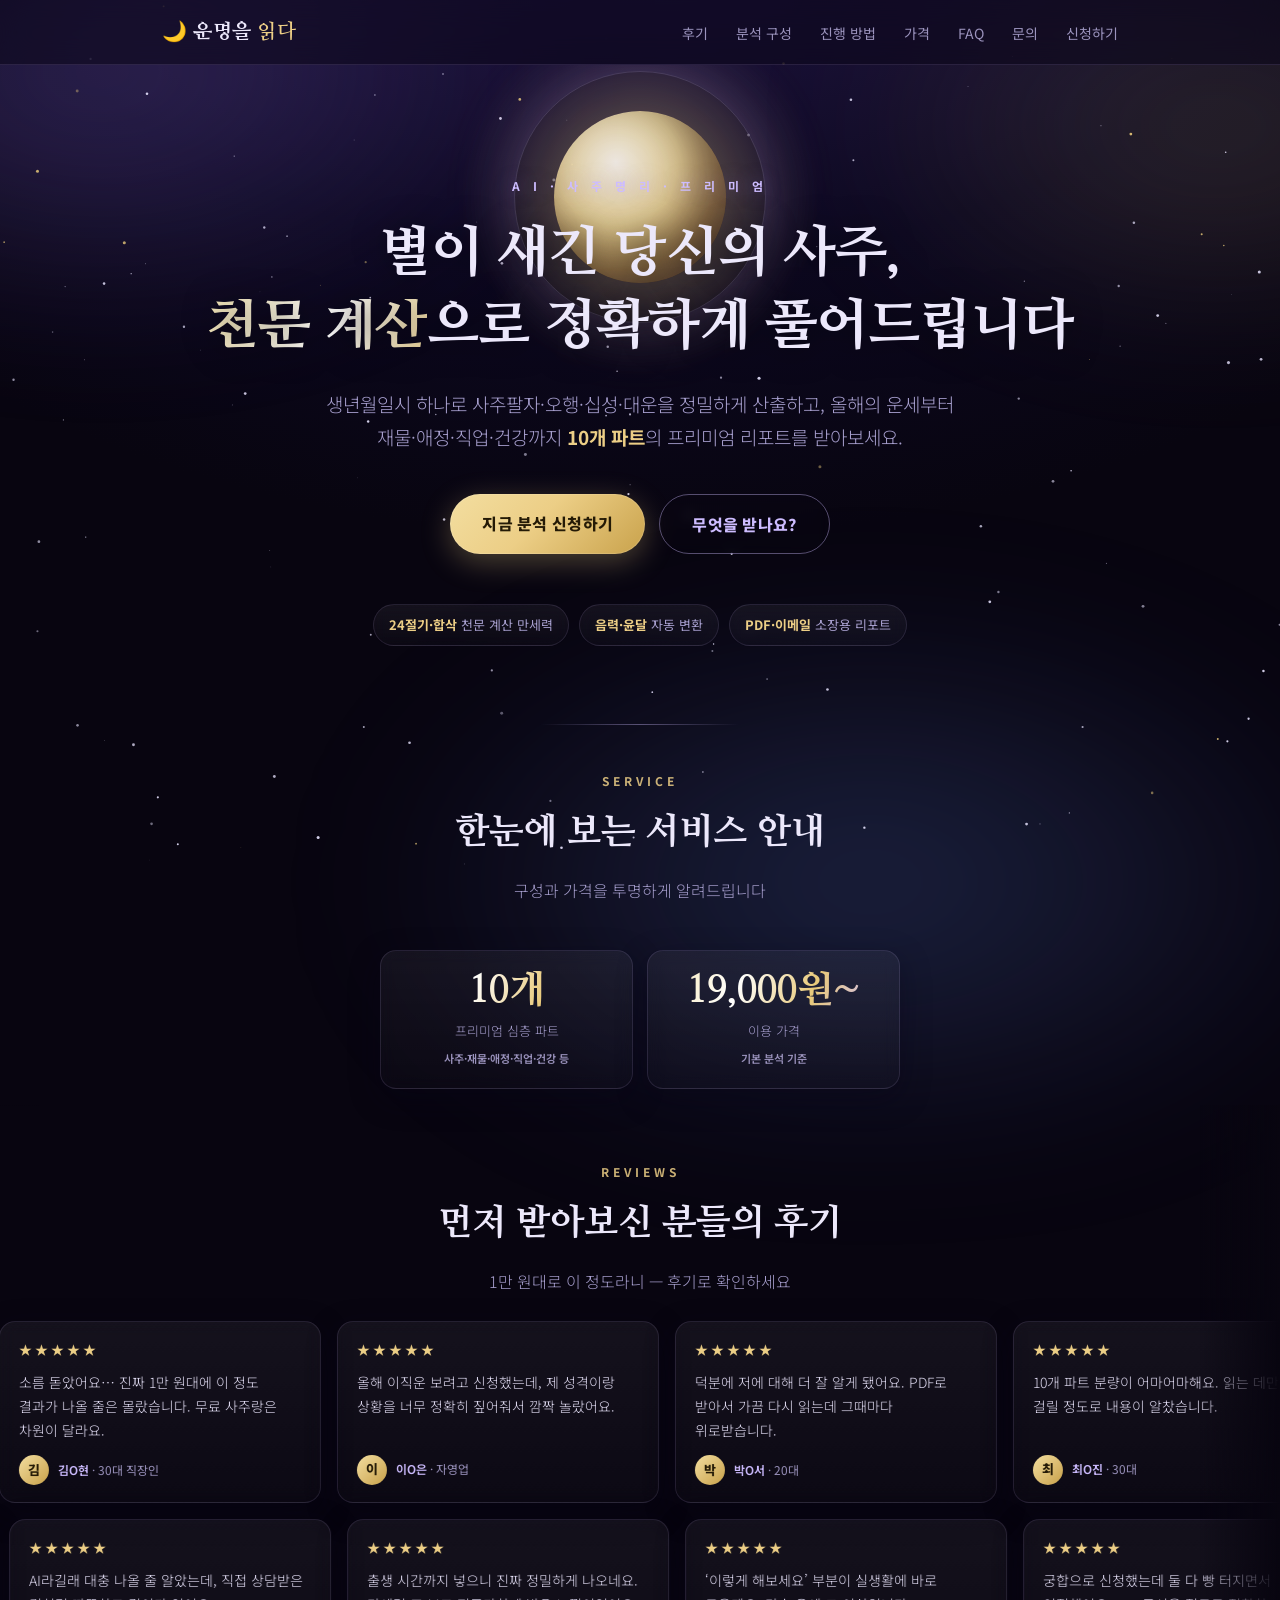
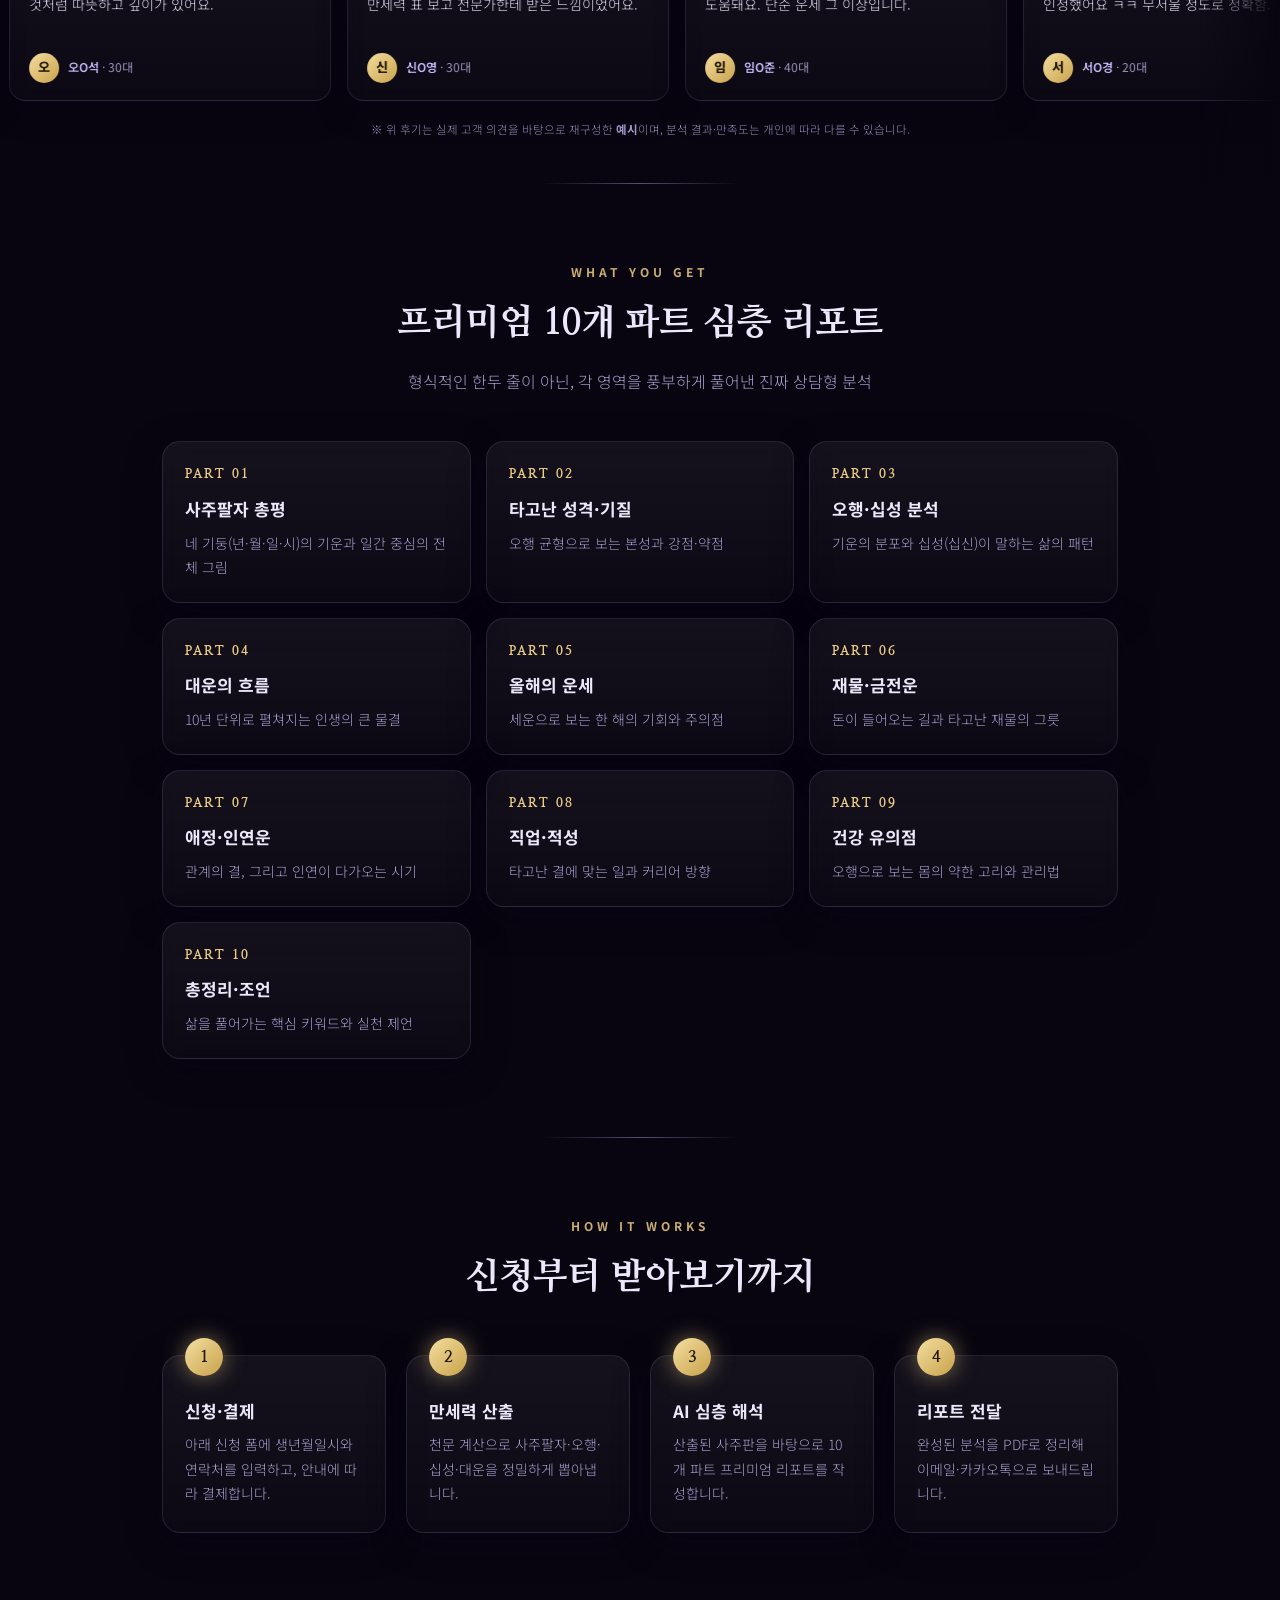
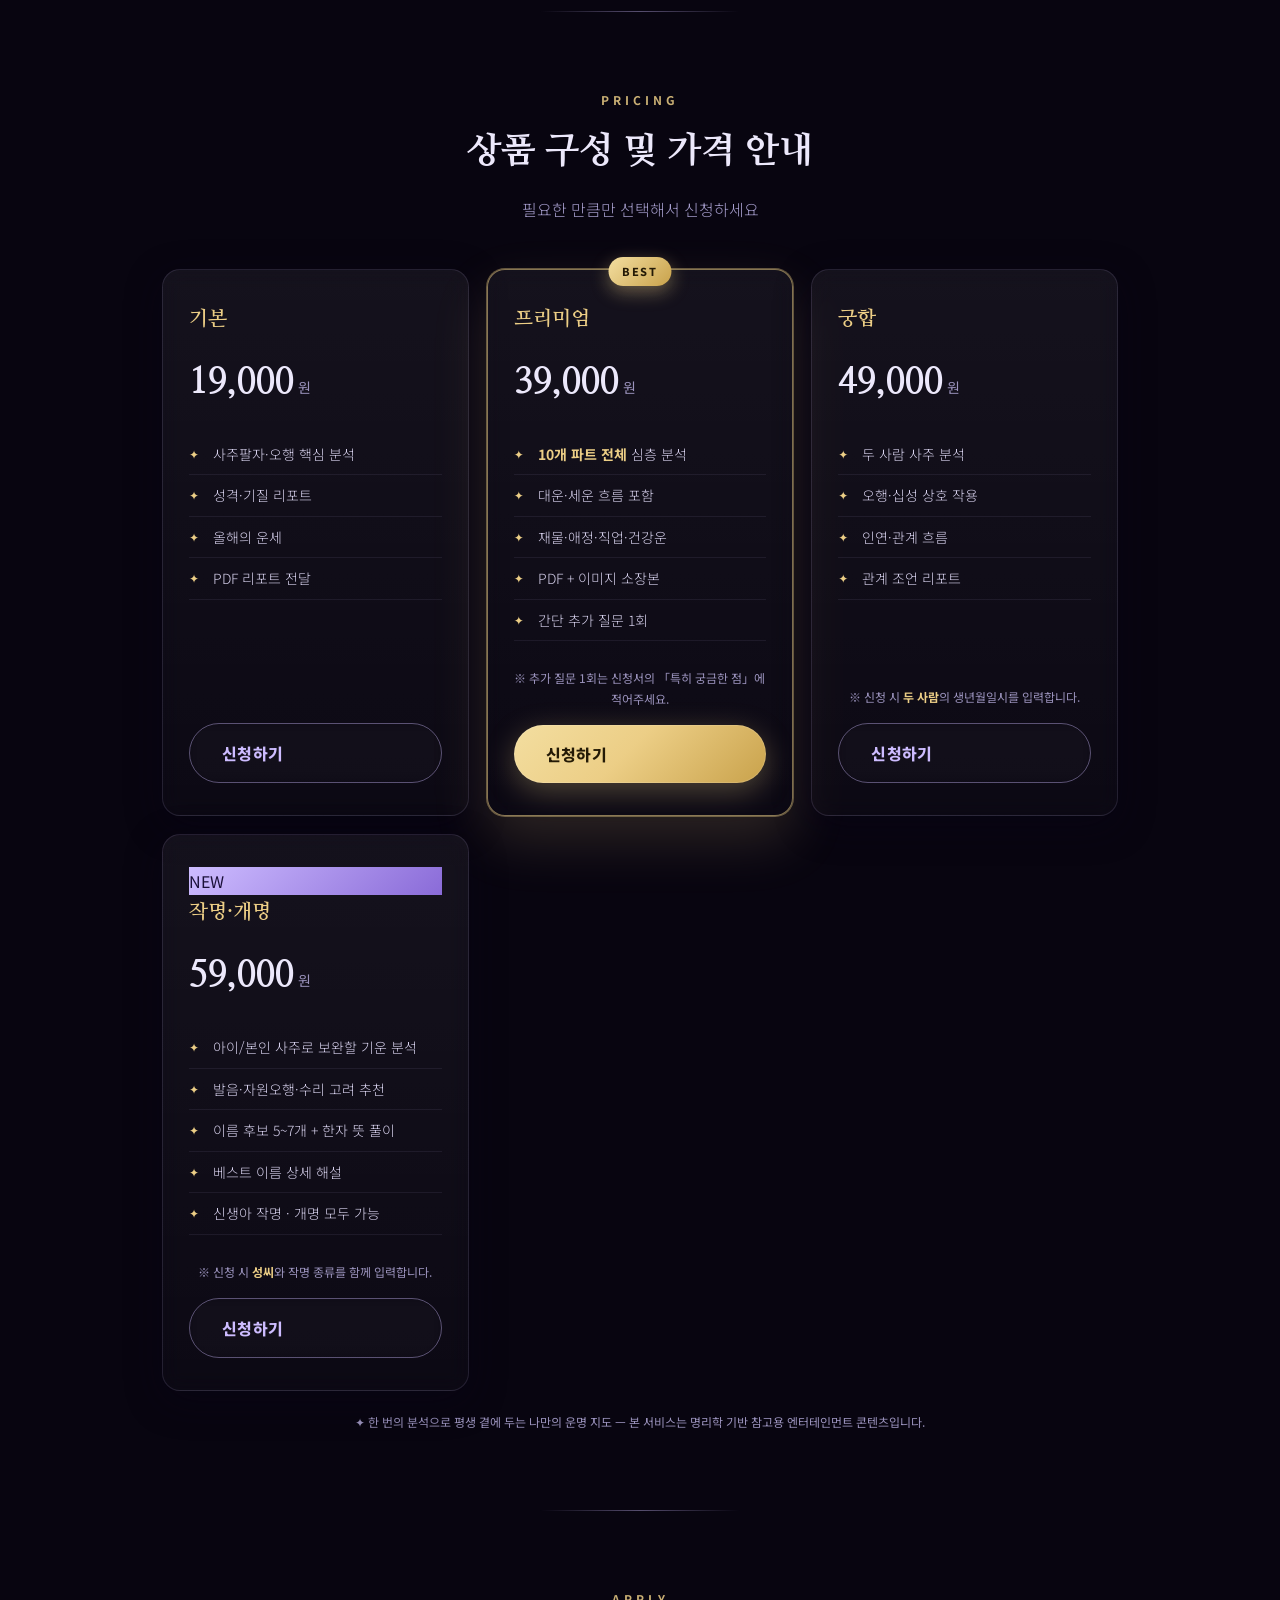
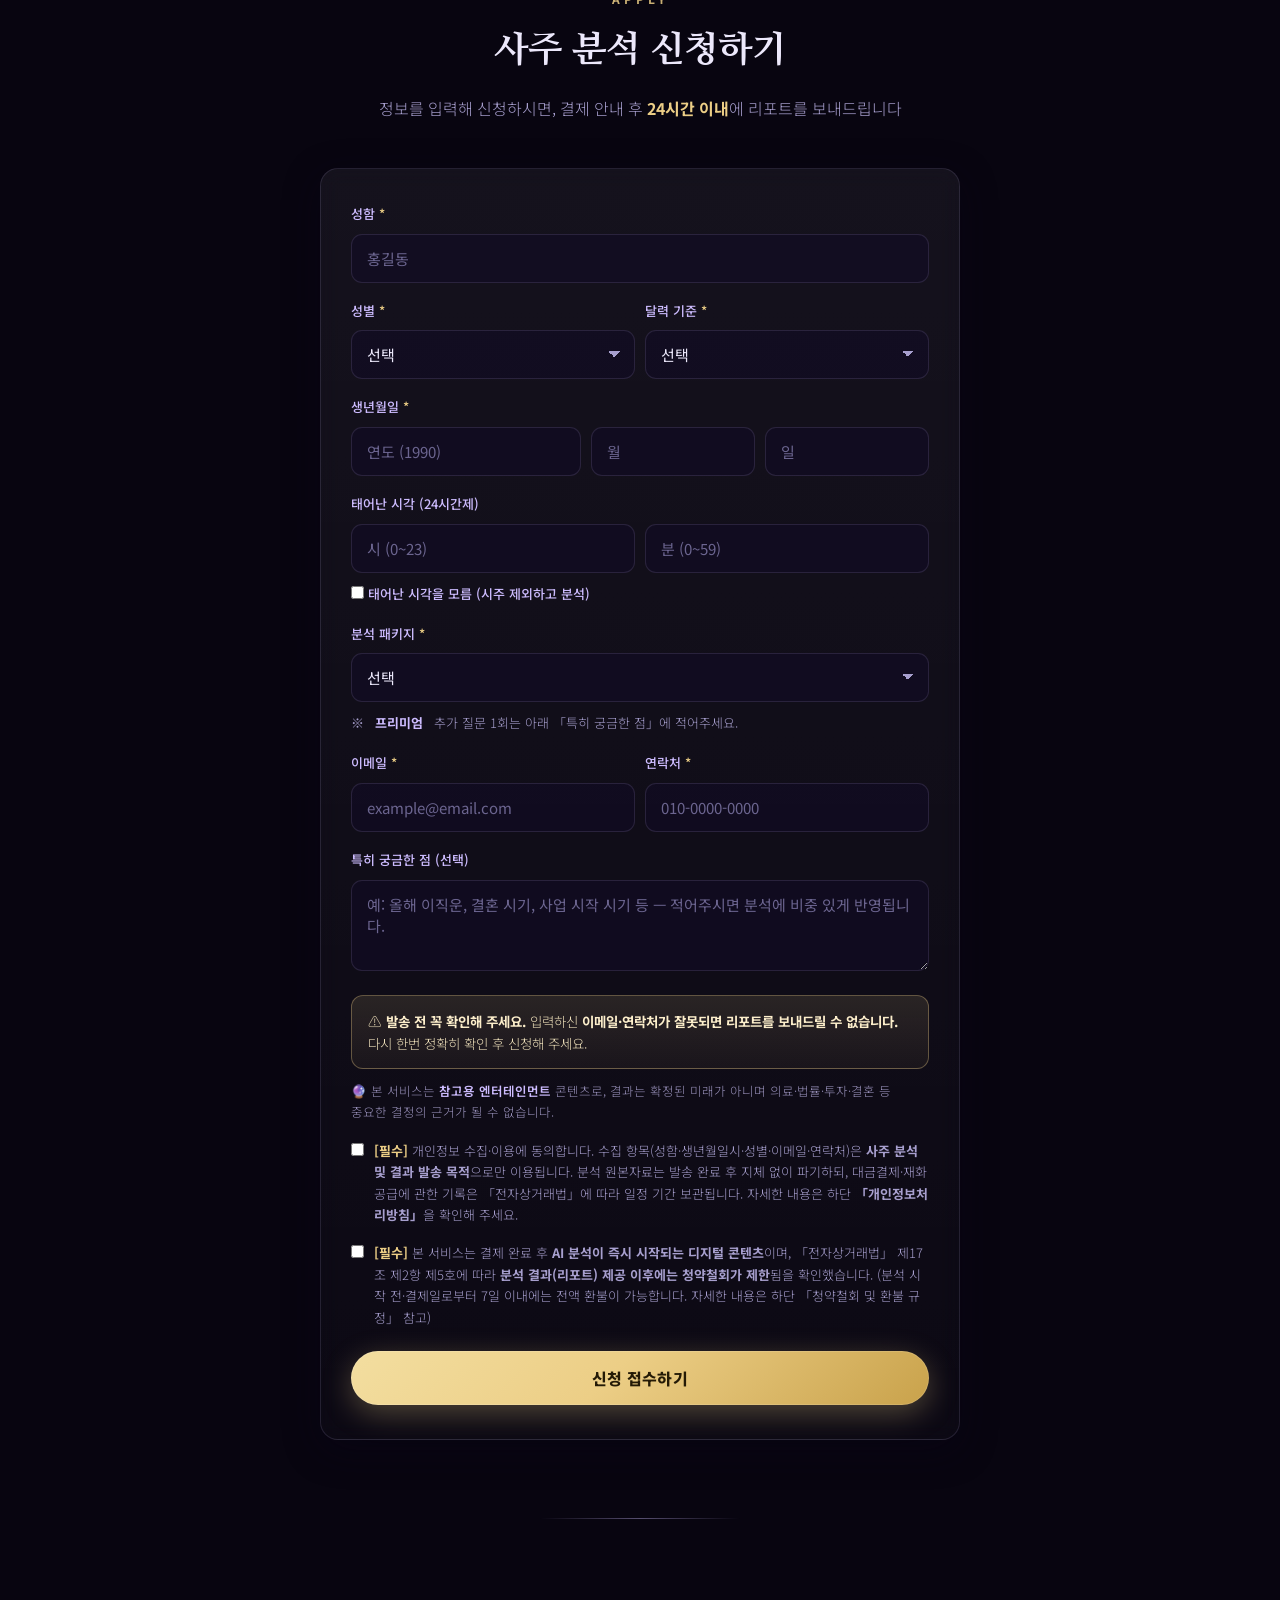
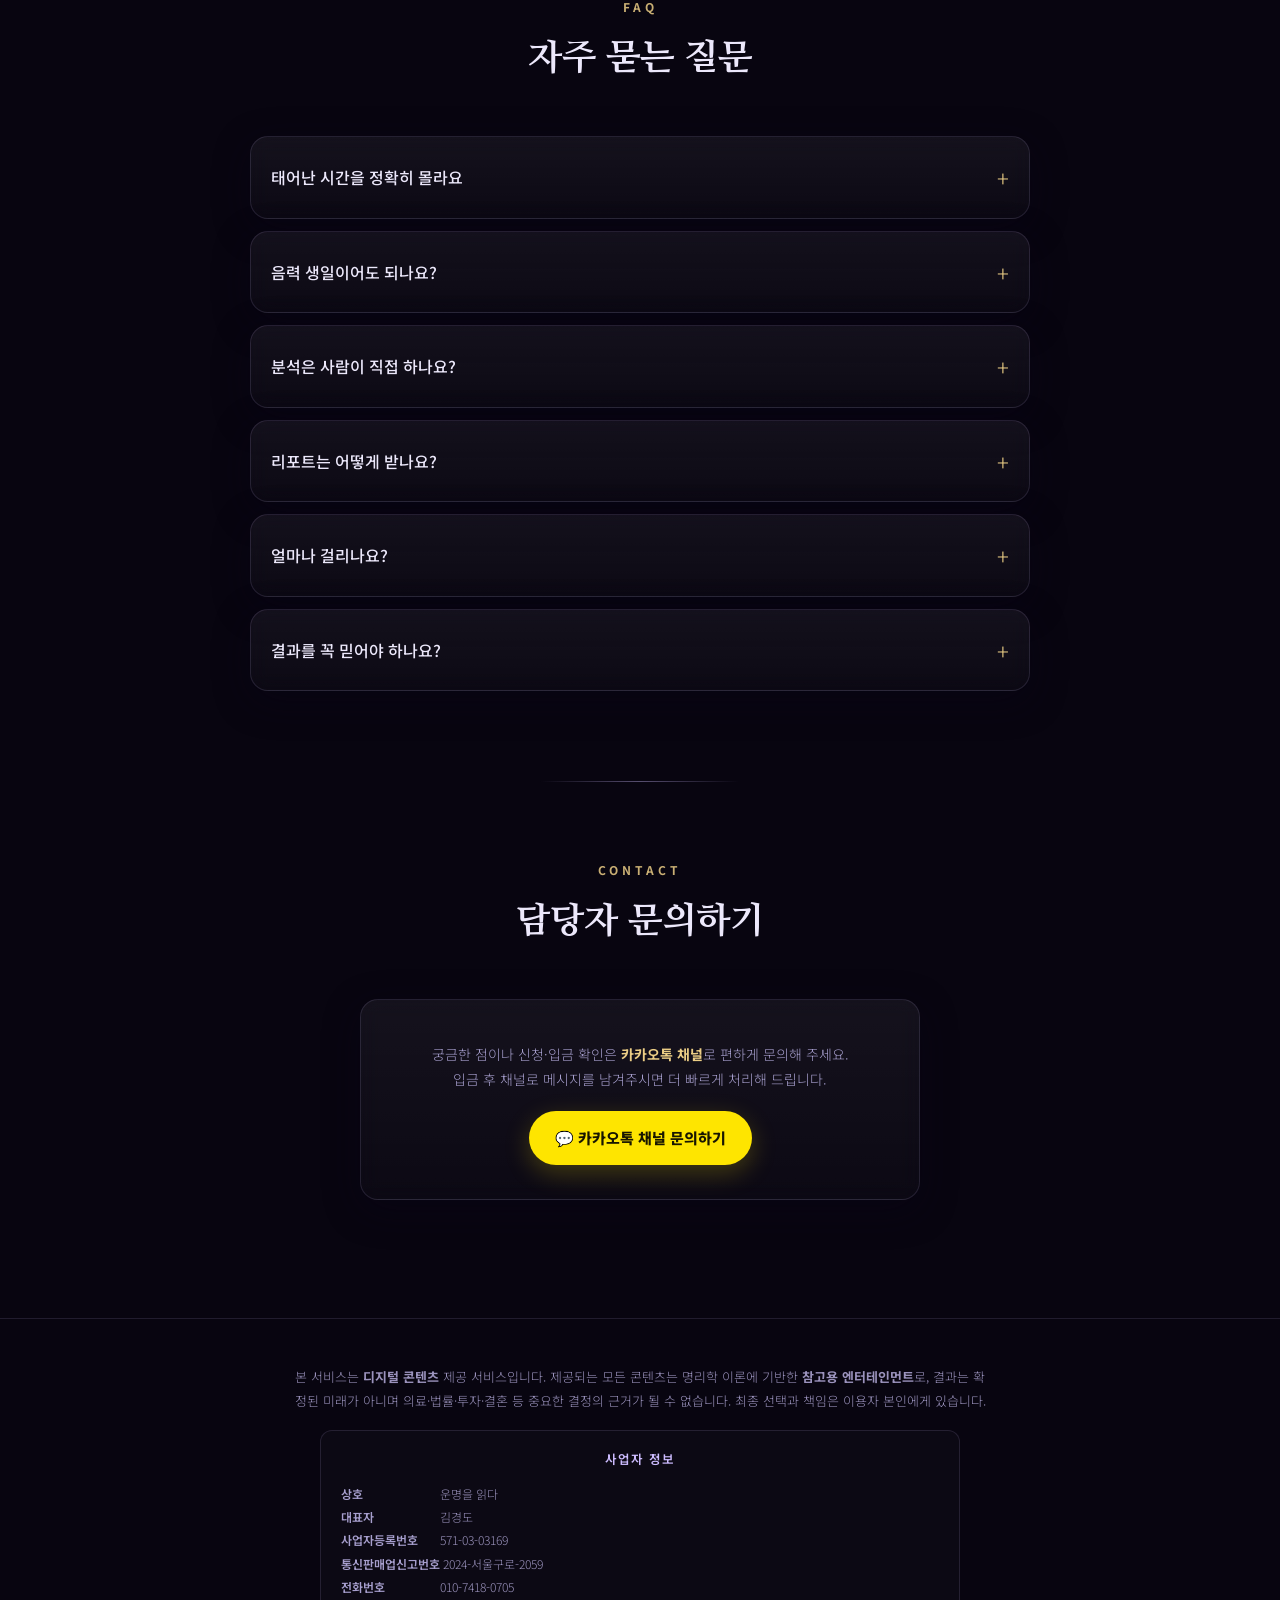
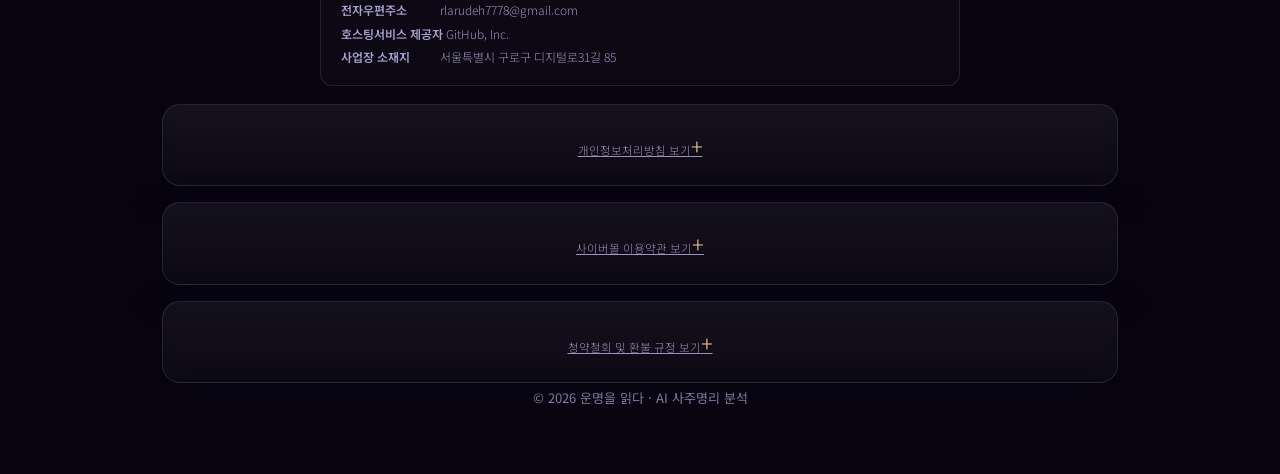
==== commit f279c231: "Add files via upload" ====
--- a/index.html
+++ b/index.html
@@ -163,29 +163,6 @@
   .plan li::before{content:"✦";position:absolute;left:0;color:var(--gold);font-size:12px;top:9px}
   .note{text-align:center;color:var(--mut);font-size:12px;margin-top:20px}
 
-  /* 가격 비교 그래프 */
-  .compare{max-width:640px;margin:0 auto 40px;background:var(--glass);border:1px solid var(--line);backdrop-filter:blur(10px);border-radius:18px;padding:26px 24px}
-  .cmp-row{display:flex;align-items:center;gap:14px;margin-bottom:14px}
-  .cmp-label{flex:0 0 124px;font-size:13.5px;color:var(--mist);font-weight:300;text-align:right;word-break:keep-all}
-  .cmp-row.hl .cmp-label b{color:var(--gold);font-weight:800}
-  .cmp-bar{flex:1;background:rgba(255,255,255,.04);border-radius:999px;height:38px;overflow:hidden}
-  .cmp-fill{height:100%;border-radius:999px;display:flex;align-items:center;justify-content:flex-end;padding:0 15px;min-width:96px;
-    animation:grow 1.1s cubic-bezier(.2,.7,.2,1) both}
-  @keyframes grow{from{transform:scaleX(0);transform-origin:left}to{transform:scaleX(1)}}
-  .cmp-fill span{font-size:13px;font-weight:700;white-space:nowrap}
-  .cmp-fill.off{background:linear-gradient(90deg,#3a3550,#555070)}
-  .cmp-fill.off span{color:#d8d2ee}
-  .cmp-fill.on{background:linear-gradient(90deg,#cda24b,#f3dea0);box-shadow:0 0 26px rgba(236,206,134,.5)}
-  .cmp-fill.on span{color:#241a06;font-weight:900}
-  .cmp-note{text-align:center;color:var(--mist);font-size:14px;font-weight:300;margin-top:20px;word-break:keep-all}
-  @media(max-width:560px){
-    .compare{padding:22px 16px}
-    .cmp-row{gap:9px;margin-bottom:11px}
-    .cmp-label{flex:0 0 84px;font-size:11.5px}
-    .cmp-bar{height:34px}
-    .cmp-fill{padding:0 11px;min-width:80px}
-    .cmp-fill span{font-size:11.5px}
-  }
 
   /* ── FAQ ── */
   .faq{max-width:780px;margin:0 auto}
@@ -339,7 +316,7 @@
       <div class="rev"><div class="stars">★★★★★</div><p class="rtext">소름 돋았어요… 진짜 1만 원대에 이 정도 결과가 나올 줄은 몰랐습니다. 무료 사주랑은 차원이 달라요.</p><div class="rmeta"><div class="rav">김</div><div class="rname"><b>김O현</b> · 30대 직장인</div></div></div>
       <div class="rev"><div class="stars">★★★★★</div><p class="rtext">올해 이직운 보려고 신청했는데, 제 성격이랑 상황을 너무 정확히 짚어줘서 깜짝 놀랐어요.</p><div class="rmeta"><div class="rav">이</div><div class="rname"><b>이O은</b> · 자영업</div></div></div>
       <div class="rev"><div class="stars">★★★★★</div><p class="rtext">덕분에 저에 대해 더 잘 알게 됐어요. PDF로 받아서 가끔 다시 읽는데 그때마다 위로받습니다.</p><div class="rmeta"><div class="rav">박</div><div class="rname"><b>박O서</b> · 20대</div></div></div>
-      <div class="rev"><div class="stars">★★★★★</div><p class="rtext">10개 파트 분량이 어마어마해요. 점집에서 10만 원 주고 들은 거랑 비교가 안 됩니다.</p><div class="rmeta"><div class="rav">최</div><div class="rname"><b>최O진</b> · 30대</div></div></div>
+      <div class="rev"><div class="stars">★★★★★</div><p class="rtext">10개 파트 분량이 어마어마해요. 읽는 데만 한참 걸릴 정도로 내용이 알찼습니다.</p><div class="rmeta"><div class="rav">최</div><div class="rname"><b>최O진</b> · 30대</div></div></div>
       <div class="rev"><div class="stars">★★★★★</div><p class="rtext">반신반의하며 결제했는데… 읽다가 눈물 났어요. 그동안 힘들었던 이유가 사주에 다 있더라고요.</p><div class="rmeta"><div class="rav">정</div><div class="rname"><b>정O아</b> · 40대</div></div></div>
       <div class="rev"><div class="stars">★★★★★</div><p class="rtext">어려운 한자도 쉽게 풀어줘서 술술 읽혀요. 만족스러워서 부모님 것도 바로 신청했습니다.</p><div class="rmeta"><div class="rav">한</div><div class="rname"><b>한O우</b> · 40대</div></div></div>
       <div class="rev"><div class="stars">★★★★★</div><p class="rtext">재물운 시기 알려준 게 신기하게 맞아떨어져서 소름. 친구들한테 전부 추천했어요.</p><div class="rmeta"><div class="rav">윤</div><div class="rname"><b>윤O림</b> · 30대</div></div></div>
@@ -396,24 +373,8 @@
 <section id="price"><div class="wrap">
   <div class="stitle">
     <div class="k">PRICING</div>
-    <h2>점집은 10만 원, 우리는?</h2>
-    <p>한 번 보면 <b class="gold">평생 내 운명</b>을 알 수 있는데<br>이 가격이면 충분히 합리적입니다</p>
-  </div>
-
-  <div class="compare">
-    <div class="cmp-row">
-      <div class="cmp-label">동네 점집·철학관</div>
-      <div class="cmp-bar"><div class="cmp-fill off" style="width:100%"><span>약 100,000원~</span></div></div>
-    </div>
-    <div class="cmp-row">
-      <div class="cmp-label">전화 사주상담</div>
-      <div class="cmp-bar"><div class="cmp-fill off" style="width:70%"><span>약 70,000원~</span></div></div>
-    </div>
-    <div class="cmp-row hl">
-      <div class="cmp-label"><b>운명을 읽다 🌙</b></div>
-      <div class="cmp-bar"><div class="cmp-fill on" style="width:39%"><span>19,000원~</span></div></div>
-    </div>
-    <div class="cmp-note">✦ 같은 깊이의 분석을 <b class="gold">최대 1/5 가격</b>으로 — 그것도 평생 소장 가능한 PDF로</div>
+    <h2>상품 구성 및 가격 안내</h2>
+    <p>필요한 만큼만 선택해서 신청하세요</p>
   </div>
 
   <div class="plans">
@@ -642,7 +603,17 @@
 
       <label class="agree">
         <input type="checkbox" id="agree" required>
-        <span><b class="gold">[필수]</b> 개인정보 수집·이용에 동의합니다. 수집 항목(성함·생년월일시·이메일·연락처)은 <b>사주 분석 및 결과 발송 목적</b>으로만 이용되며, 발송 완료 후 파기됩니다.</span>
+        <span><b class="gold">[필수]</b> 개인정보 수집·이용에 동의합니다. 수집 항목(성함·생년월일시·성별·이메일·연락처)은 <b>사주 분석 및 결과 발송 목적</b>으로만 이용됩니다. 분석 원본자료는 발송 완료 후 지체 없이 파기하되, 대금결제·재화공급에 관한 기록은 「전자상거래법」에 따라 일정 기간 보관됩니다. 자세한 내용은 하단 <b>「개인정보처리방침」</b>을 확인해 주세요.</span>
+      </label>
+
+      <label class="agree">
+        <input type="checkbox" id="agreeWithdraw" required>
+        <span><b class="gold">[필수]</b> 본 서비스는 결제 완료 후 <b>AI 분석이 즉시 시작되는 디지털 콘텐츠</b>이며, 「전자상거래법」 제17조 제2항 제5호에 따라 <b>분석 결과(리포트) 제공 이후에는 청약철회가 제한</b>됨을 확인했습니다. (분석 시작 전·결제일로부터 7일 이내에는 전액 환불이 가능합니다. 자세한 내용은 하단 「청약철회 및 환불 규정」 참고)</span>
+      </label>
+
+      <label class="agree" id="agreePartnerBox" style="display:none">
+        <input type="checkbox" id="agreePartner">
+        <span><b class="gold">[필수]</b> <b>본인이 아닌 제3자(상대방·자녀 등)의 개인정보</b>를 입력함에 있어, 해당 정보주체 본인(또는 법정대리인)의 <b>동의를 받았음을 확인</b>합니다. 입력된 제3자 정보는 이 분석 목적 외로 이용되지 않습니다.</span>
       </label>
 
       <button type="submit" class="btn" style="width:100%;margin-top:6px">신청 접수하기</button>
@@ -715,6 +686,46 @@
     <b>호스팅서비스 제공자</b> GitHub, Inc.<br>
     <b>사업장 소재지</b> 서울특별시 구로구 디지털로31길 85
   </div>
+  <details class="refund-toggle">
+    <summary>개인정보처리방침 보기</summary>
+    <div class="rf-body">
+      <p><b>개인정보처리방침</b></p>
+      <p>운명을 읽다(이하 "회사")는 「개인정보 보호법」 등 관련 법령을 준수하며, 이용자의 개인정보를 아래와 같이 처리합니다.</p>
+      <p><b>1. 수집하는 개인정보 항목 및 수집방법</b><br>
+      회사는 서비스 신청 시 다음 정보를 신청자가 직접 입력하는 방식으로 수집합니다.<br>
+      · 필수항목 : 성명(작명 대상은 생략 가능), 성별, 생년월일, 출생시각(선택), 이메일, 연락처<br>
+      · 궁합·작명/개명 상품의 경우 추가로 : 상대방 또는 이름의 주인공(자녀 등)의 성명(작명 대상은 생략 가능)·성별·생년월일·출생시각 — 신청자가 대리 입력<br>
+      · 자동 수집 항목 : 없음(별도의 접속기록·쿠키 수집 프로그램을 운영하지 않습니다)</p>
+      <p><b>2. 개인정보의 수집 및 이용목적</b><br>
+      입력된 정보는 사주 분석(만세력 산출·AI 해석) 및 완성된 리포트를 이메일·카카오톡 등으로 발송하기 위한 목적으로만 이용되며, 그 외의 목적으로 이용하지 않습니다.</p>
+      <p><b>3. 개인정보의 보유 및 이용기간</b><br>
+      분석에 사용된 생년월일·출생시각 등 원본 자료는 리포트 발송이 완료되면 지체 없이 파기합니다. 다만 「전자상거래 등에서의 소비자보호에 관한 법률」에 따라 아래 정보는 해당 기간 동안 보관 후 파기합니다.<br>
+      · 계약 또는 청약철회, 대금결제, 재화 등의 공급에 관한 기록 : 5년<br>
+      · 소비자의 불만 또는 분쟁처리에 관한 기록 : 3년</p>
+      <p><b>4. 개인정보의 제3자 제공</b><br>
+      회사는 이용자의 개인정보를 원칙적으로 외부에 제공하지 않습니다. 궁합·작명/개명 상품 신청 시 신청자가 입력하는 상대방·자녀 등 제3자의 정보는 신청자가 해당 정보주체 본인(또는 법정대리인)의 동의를 받아 입력하는 것을 전제로 하며, 회사는 이를 분석 목적으로만 이용하고 별도로 저장·활용하지 않습니다.</p>
+      <p><b>5. 개인정보처리의 위탁</b><br>
+      회사는 신청서 접수 및 담당자 이메일 전달을 위해 양식 전송 서비스인 <b>Web3Forms</b>를 이용하고 있으며, 이 과정에서 입력 정보가 해당 서비스(해외 소재 서버 이용 가능)를 경유하여 전달될 수 있습니다.</p>
+      <p><b>6. 정보주체의 권리·의무 및 행사방법</b><br>
+      이용자는 언제든지 자신의 개인정보에 대한 열람·정정·삭제·처리정지를 요청할 수 있습니다. 아래 개인정보 보호책임자에게 이메일 또는 전화로 요청해 주시면 지체 없이 조치합니다.</p>
+      <p><b>7. 개인정보의 파기절차 및 방법</b><br>
+      보유기간이 경과하거나 처리목적이 달성된 개인정보는 전자적 파일 형태의 경우 복구 불가능한 방법으로 영구 삭제합니다.</p>
+      <p><b>8. 개인정보의 안전성 확보조치</b><br>
+      회사는 개인정보에 대한 접근을 담당자로 제한하고, 비밀번호 등 접근 통제 조치를 통해 개인정보가 분실·도난·유출·변조되지 않도록 관리합니다.</p>
+      <p><b>9. 개인정보 보호책임자</b><br>
+      성명 : 김경도(대표)<br>
+      연락처 : rlarudeh7778@gmail.com · 010-7418-0705<br>
+      이용자는 서비스 이용 중 발생한 개인정보 관련 문의·불만처리·피해구제 등을 위 보호책임자에게 문의할 수 있습니다.</p>
+      <p><b>10. 권익침해 구제방법</b><br>
+      기타 개인정보 침해에 대한 신고나 상담이 필요하신 경우 아래 기관에 문의하실 수 있습니다.<br>
+      · 개인정보분쟁조정위원회 (국번없이 1833-6972)<br>
+      · 개인정보침해신고센터 (국번없이 118)<br>
+      · 한국소비자원 (국번없이 1372)</p>
+      <p><b>11. 고지의 의무</b><br>
+      이 방침은 법령·정책 변경에 따라 내용의 추가·삭제 및 수정이 있을 시 개정 최소 7일 전부터 사이버몰을 통해 공지합니다.</p>
+      <p>시행일 : 2026년 8월 12일</p>
+    </div>
+  </details>
   <details class="refund-toggle">
     <summary>사이버몰 이용약관 보기</summary>
     <div class="rf-body">
@@ -729,7 +740,7 @@
       <p><b>제8조 (청약철회 및 환불)</b> 청약철회 및 환불에 관한 사항은 사이버몰 하단에 게시된 「청약철회 및 환불 규정」에 따릅니다.</p>
       <p><b>제9조 (회사의 의무)</b> 회사는 관련 법령과 이 약관에 따라 지속적이고 안정적으로 서비스를 제공하기 위하여 노력합니다.</p>
       <p><b>제10조 (이용자의 의무)</b> 이용자는 신청 시 정확한 정보를 기재하여야 하며, 타인의 정보를 무단으로 사용할 수 없습니다. 제공받은 콘텐츠를 회사의 동의 없이 복제·배포·판매할 수 없습니다.</p>
-      <p><b>제11조 (개인정보보호)</b> 회사는 서비스 제공에 필요한 최소한의 개인정보(성함·생년월일시·이메일·연락처)만 수집하며, 리포트 발송 완료 후 지체 없이 파기합니다. 다만 전자상거래법 등 관련 법령에 따라 보존이 필요한 거래기록은 해당 기간 동안 보관됩니다.</p>
+      <p><b>제11조 (개인정보보호)</b> 회사는 서비스 제공에 필요한 최소한의 개인정보만 수집하며, 자세한 수집 항목·목적·보유기간·이용자 권리 등은 사이버몰 하단에 게시된 「개인정보처리방침」에 따릅니다.</p>
       <p><b>제12조 (면책)</b> 회사가 제공하는 콘텐츠는 참고용이며, 이용자가 이를 근거로 한 의사결정의 결과에 대하여 회사는 책임을 지지 않습니다. 천재지변·통신장애 등 불가항력으로 인한 서비스 지연·중단의 경우에도 같습니다.</p>
       <p><b>제13조 (분쟁해결)</b> 서비스 이용과 관련하여 분쟁이 발생한 경우 회사와 이용자는 성실히 협의하며, 협의가 이루어지지 않는 경우 한국소비자원(국번없이 1372) 등에 분쟁조정을 신청하거나 관련 법령에 따른 관할 법원에 소를 제기할 수 있습니다.</p>
       <p><b>부칙</b> 이 약관은 2026년 8월 11일부터 적용됩니다.</p>
@@ -860,6 +871,9 @@
   const isG=v==='궁합', isN=v==='작명';
   document.getElementById('partner').style.display=isG?'block':'none';
   document.getElementById('namingbox').style.display=isN?'block':'none';
+  // 궁합(상대방)·작명(아이/타인) 등 제3자 정보를 입력하는 상품은 별도 동의 필수
+  const pBox=document.getElementById('agreePartnerBox'), pChk=document.getElementById('agreePartner');
+  if(pBox){ const need=isG||isN; pBox.style.display=need?'flex':'none'; if(pChk){ pChk.required=need; if(!need)pChk.checked=false; } }
   // 신생아 작명은 성함이 없을 수 있으므로 필수 해제
   const nameEl=f.elements['성함']; if(nameEl)nameEl.required=!isN;
   if(isN)onNameType(); else updateNameHint(false);
@@ -890,7 +904,9 @@
 f.addEventListener('submit',async(e)=>{
   e.preventDefault();
   if(!document.getElementById('agree').checked){alert('개인정보 수집·이용에 동의해 주세요.');return;}
+  if(!document.getElementById('agreeWithdraw').checked){alert('청약철회 제한 관련 안내에 동의해 주세요.');return;}
   const pkgNow=document.getElementById('pkgSel').value;
+  if((pkgNow==='궁합'||pkgNow==='작명')&&!document.getElementById('agreePartner').checked){alert('제3자(상대방·자녀 등) 정보 입력에 대한 동의를 확인해 주세요.');return;}
   if(pkgNow==='궁합'){
     const need={'상대방_성함':'상대방 성함','상대방_성별':'상대방 성별','상대방_달력':'상대방 달력 기준','상대방_출생연도':'상대방 출생연도','상대방_출생월':'상대방 출생월','상대방_출생일':'상대방 출생일'};
     for(const k in need){const el=f.elements[k];if(!el||!String(el.value).trim()){alert('궁합은 상대방 정보가 필요합니다.\n['+need[k]+']을(를) 입력해 주세요.');return;}}
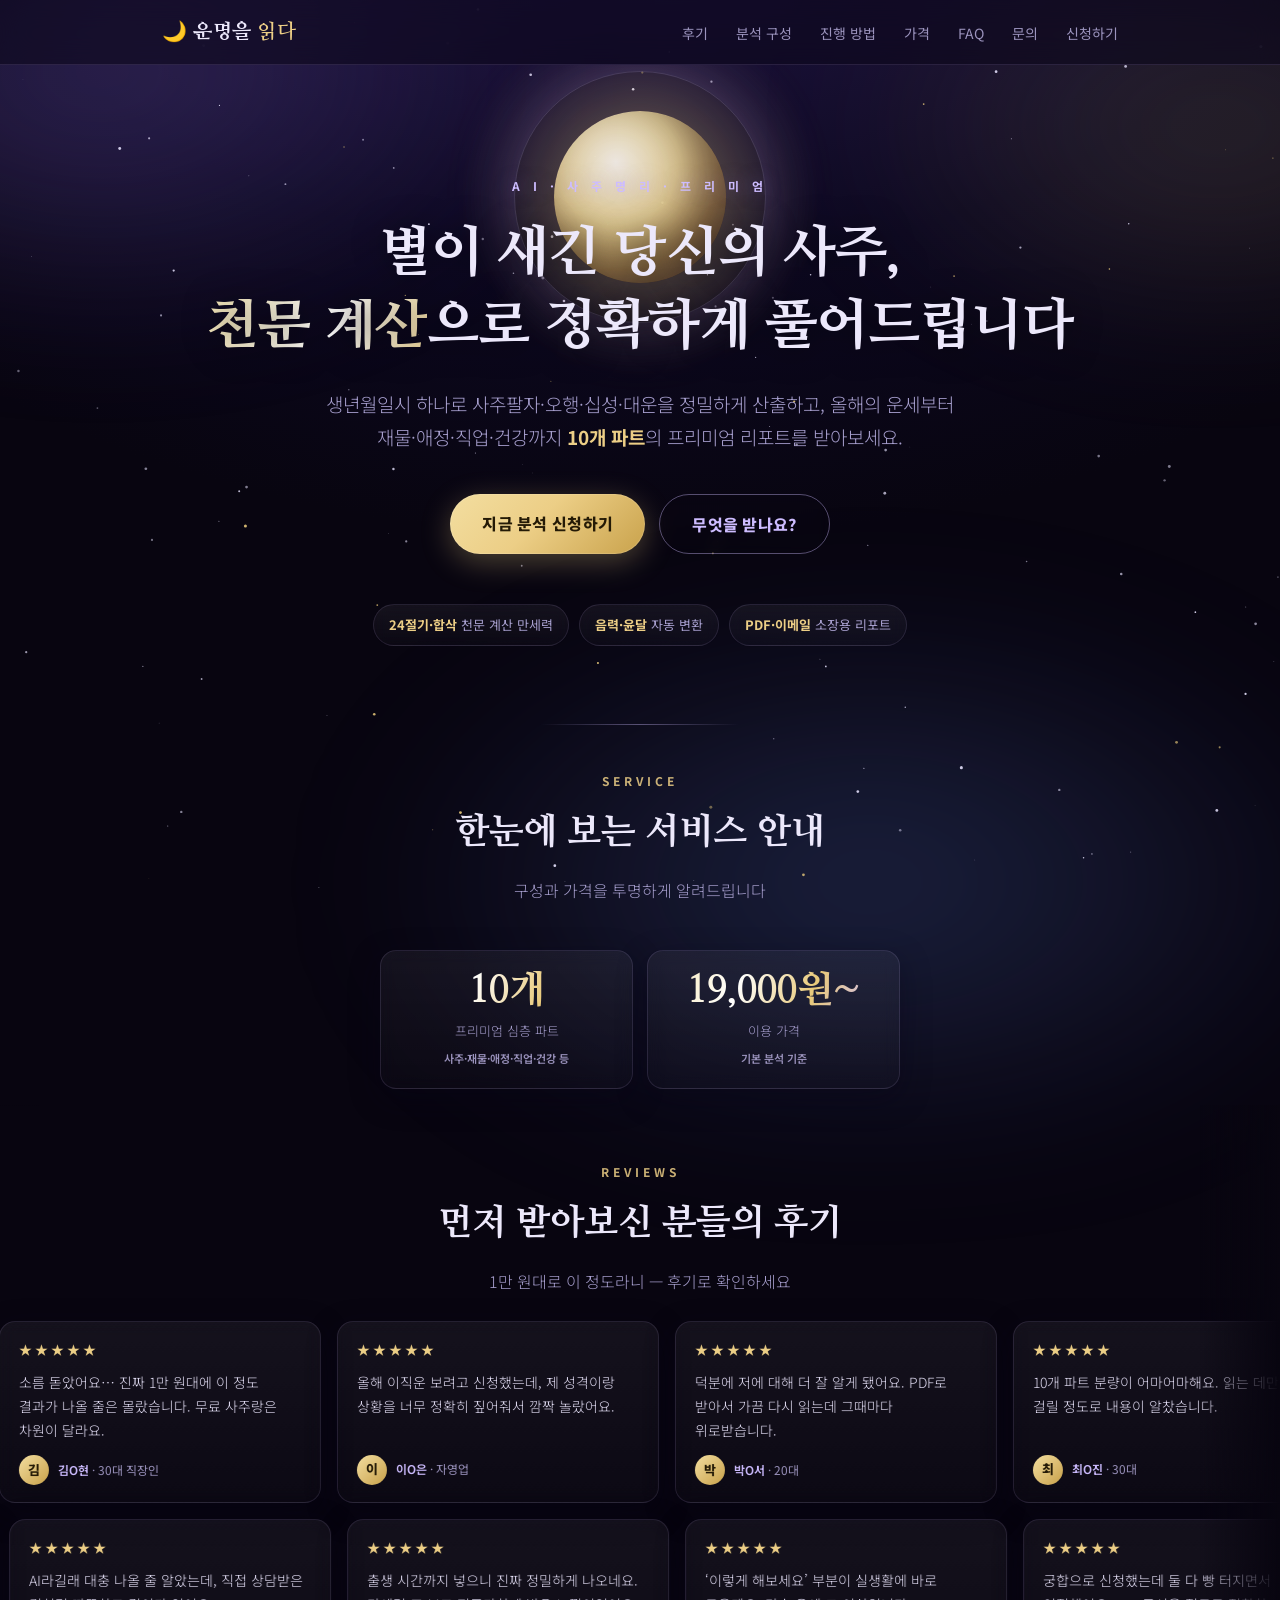
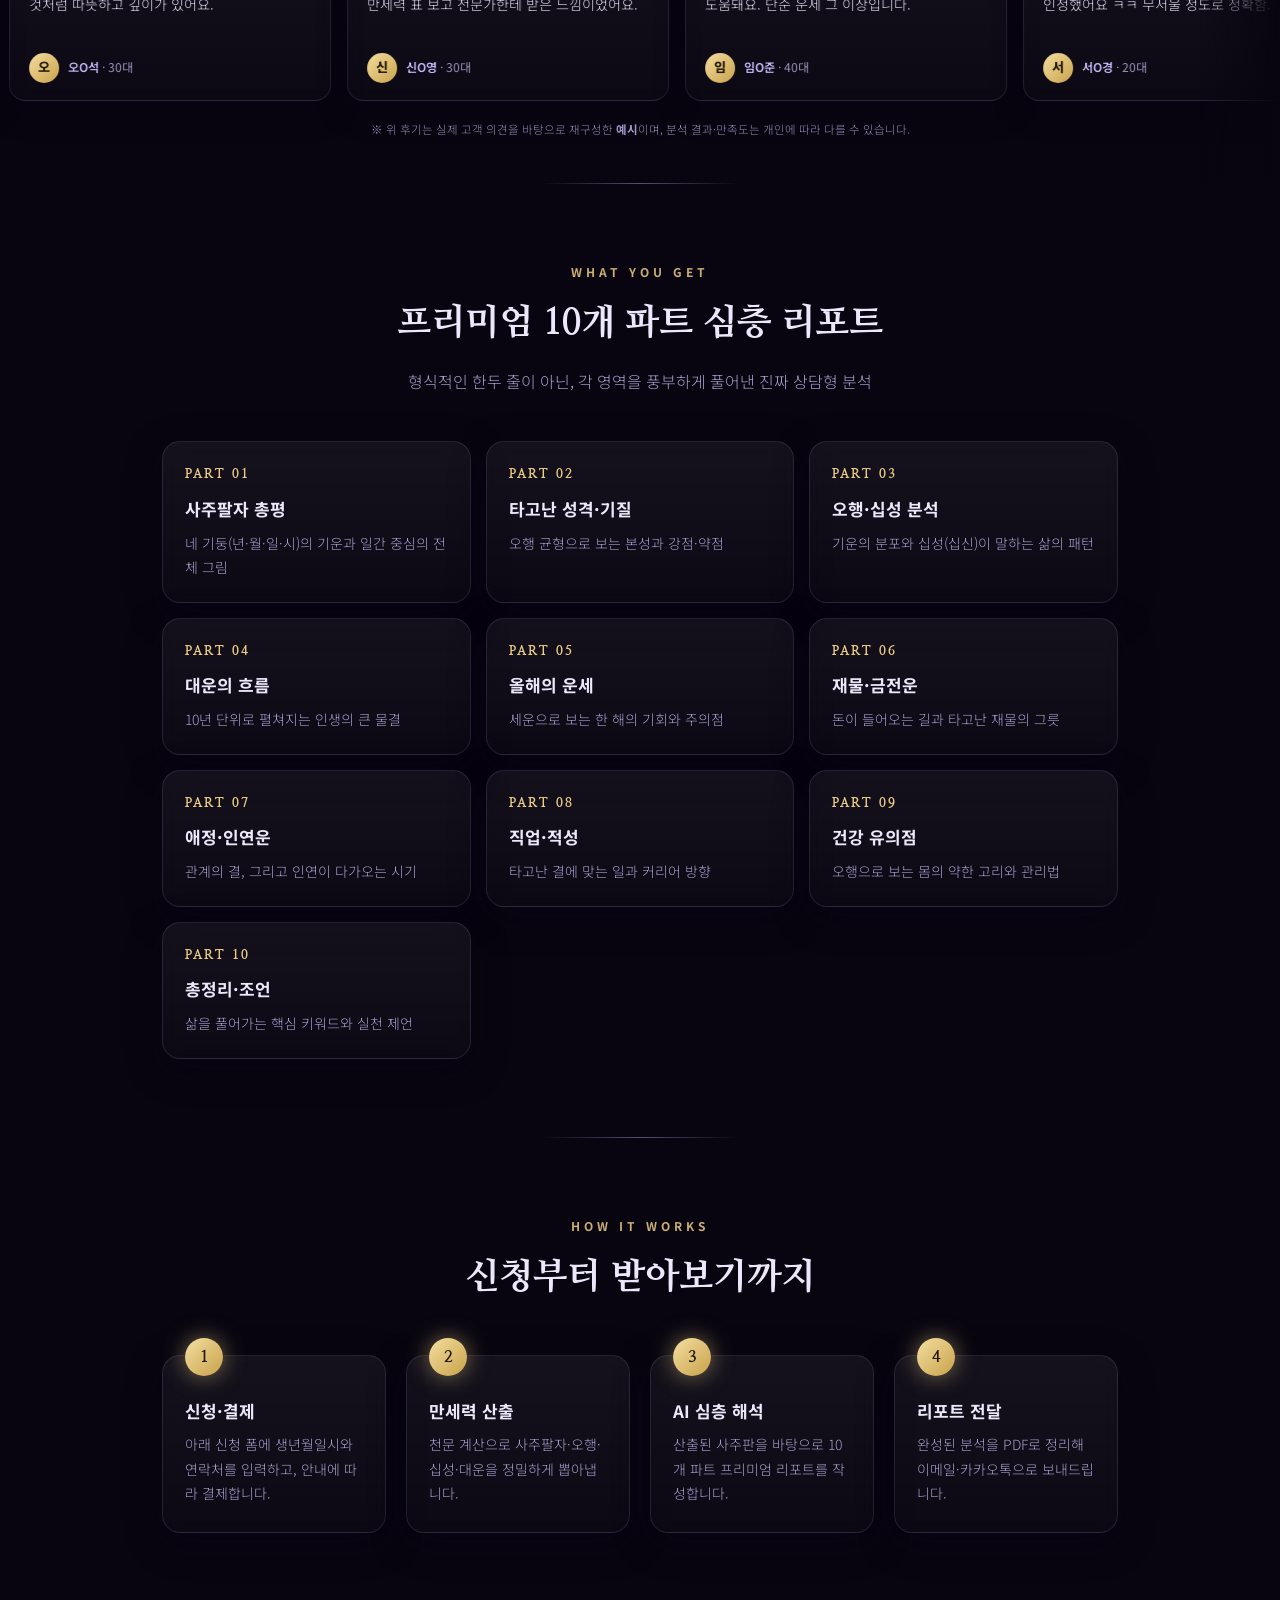
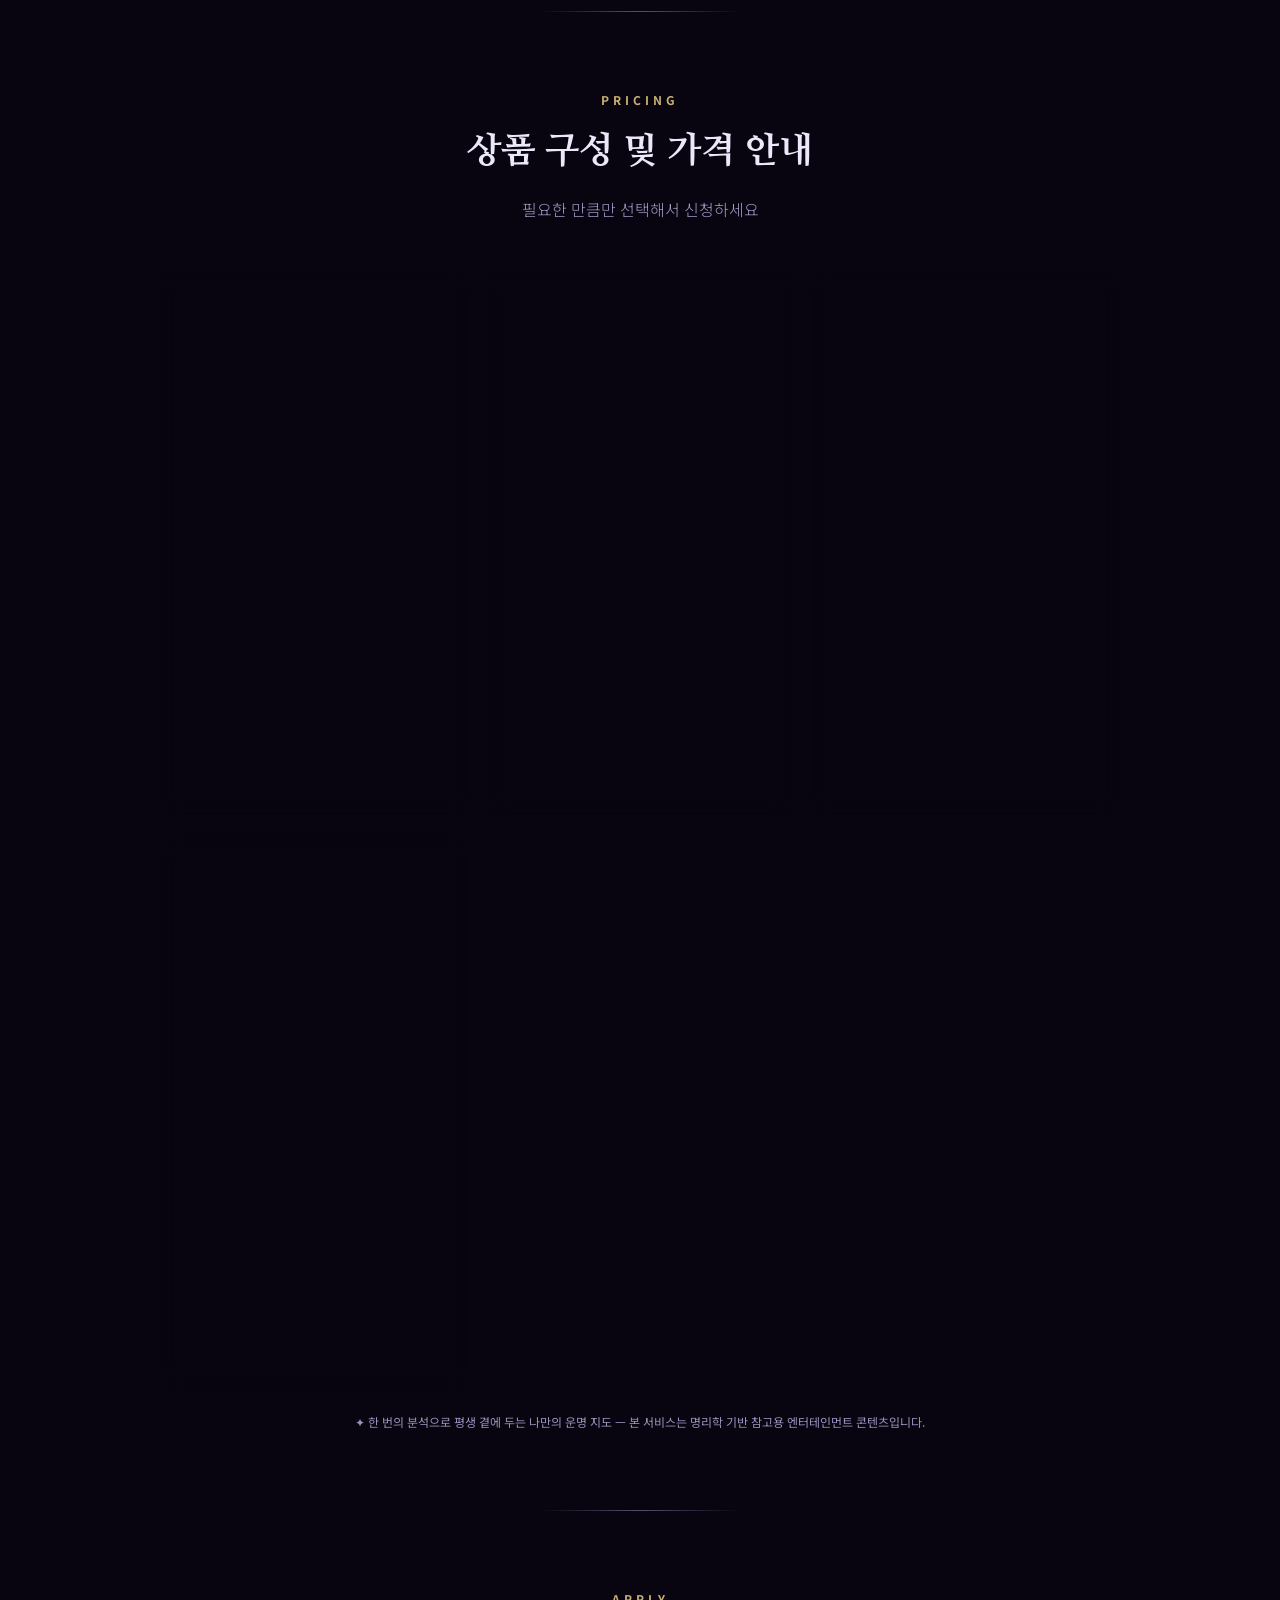
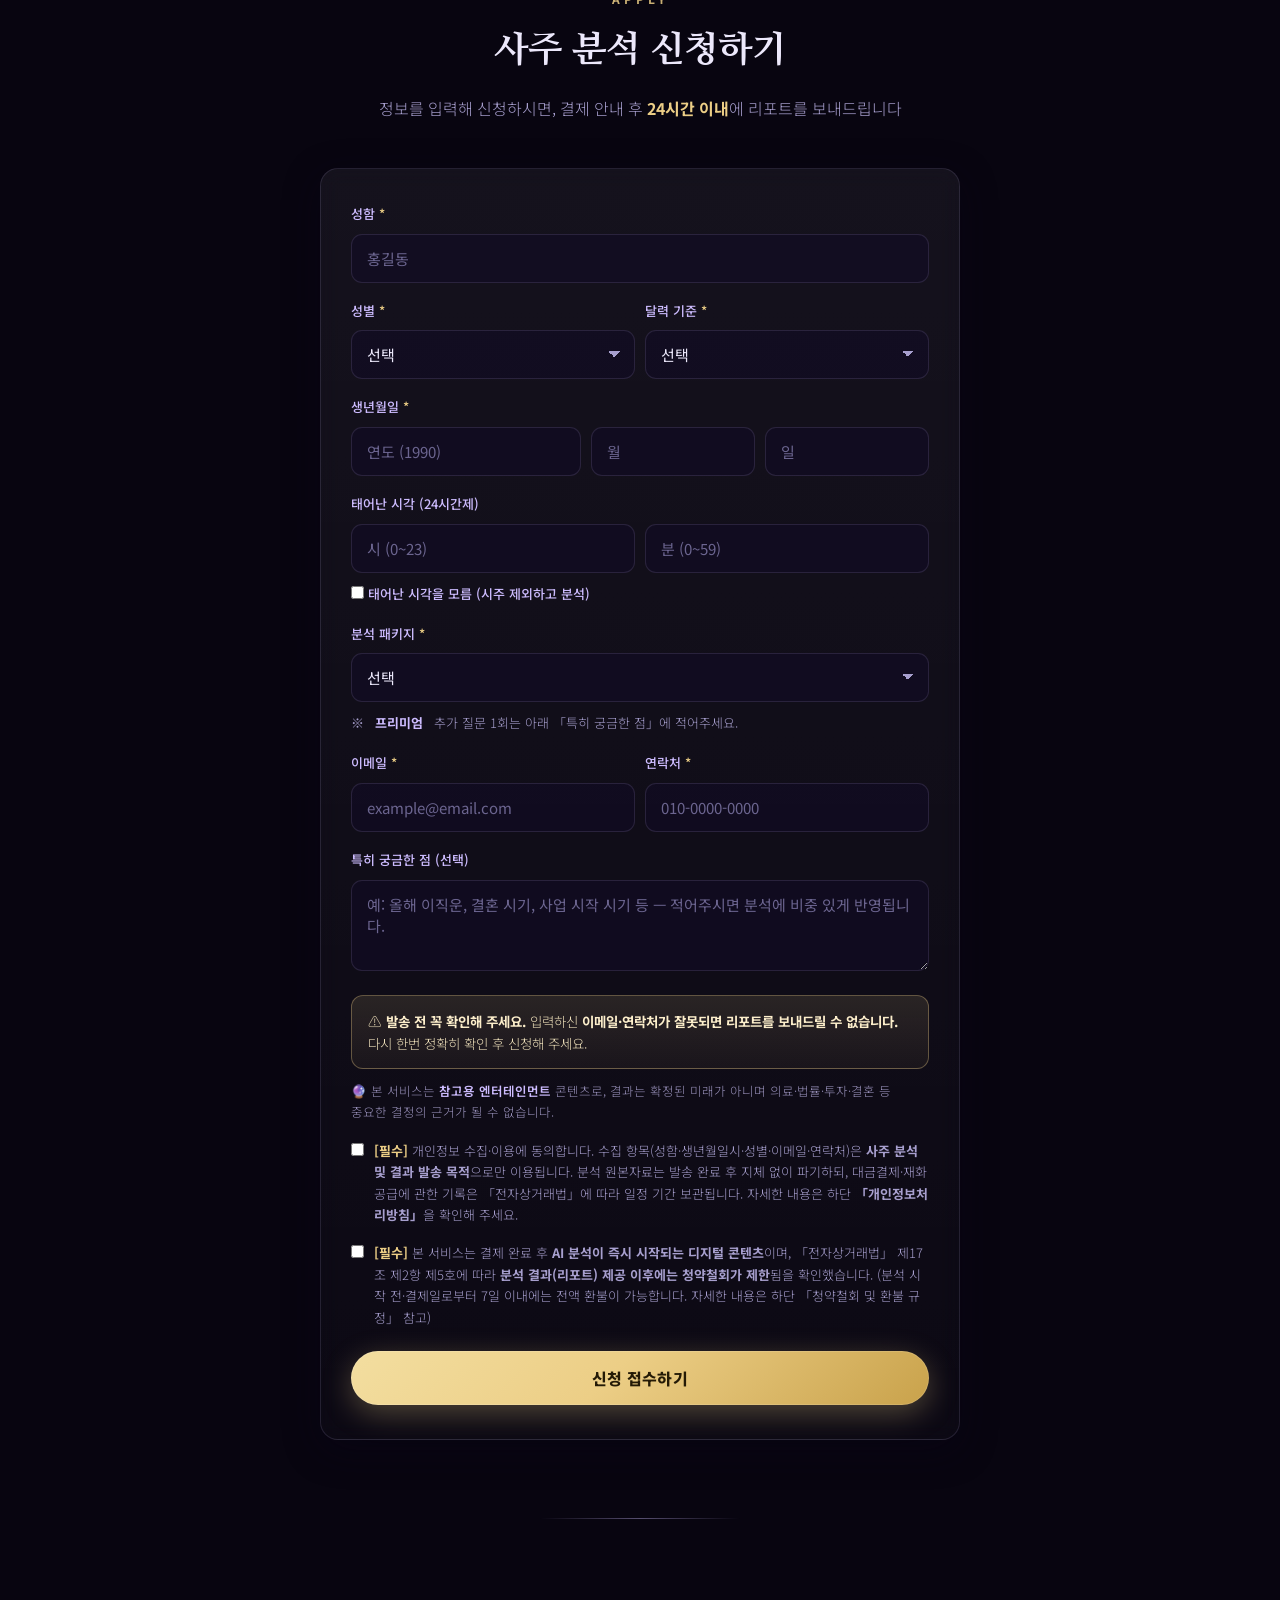
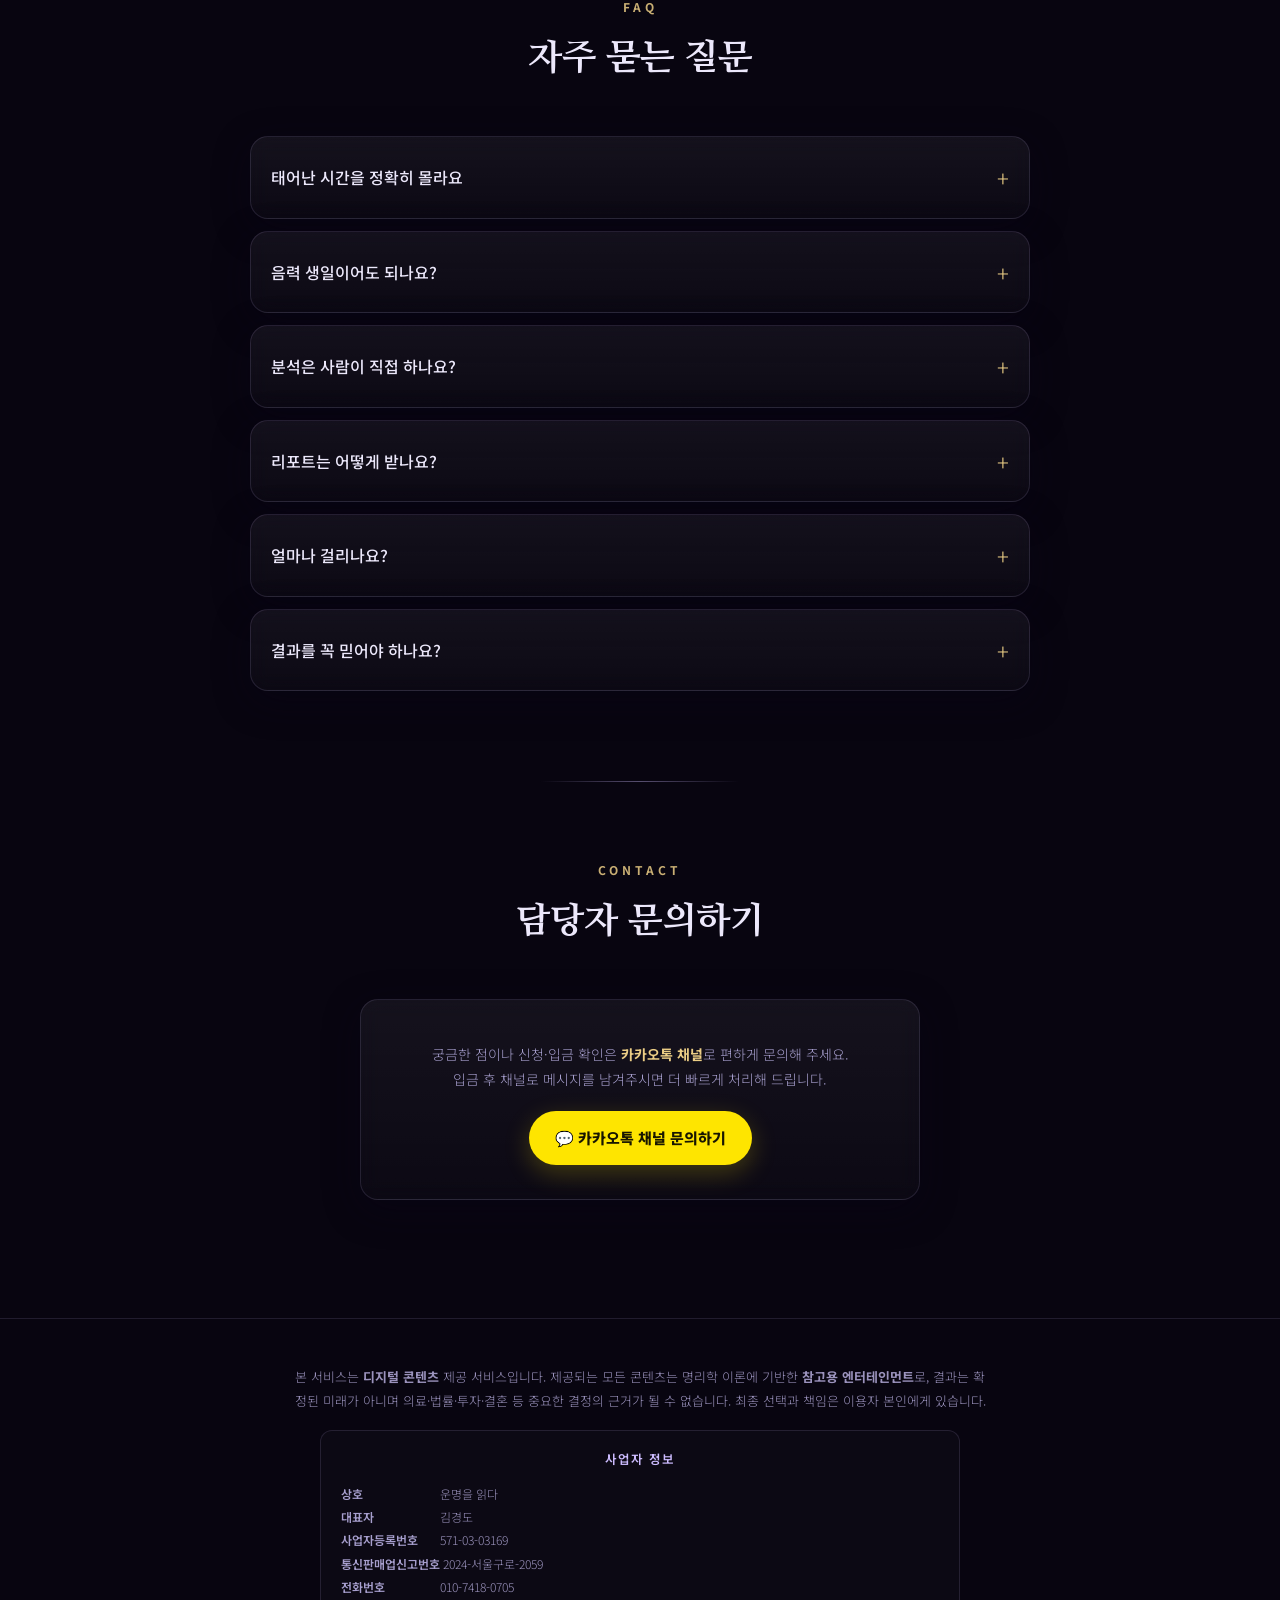
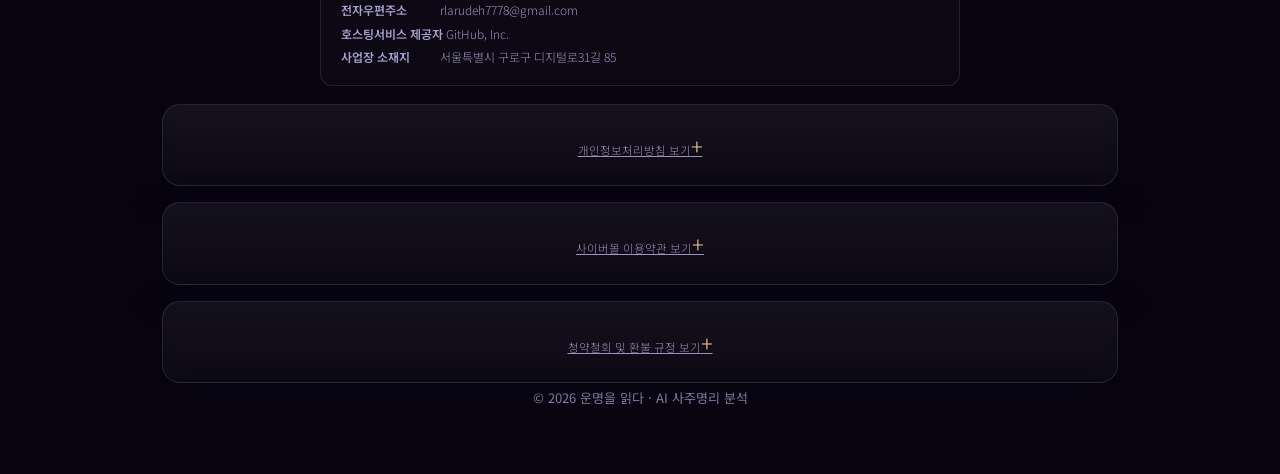
==== commit 69b74d43: "Add files via upload" ====
--- a/index.html
+++ b/index.html
@@ -627,7 +627,7 @@
     <div class="notice" style="text-align:left;margin:22px 0">⚠️ 이메일·연락처가 <b>잘못 입력된 경우 발송이 불가</b>합니다. 오기입하셨다면 안내된 연락처로 바로 알려주세요.</div>
     <div class="band" style="margin:0">
       <h2 style="font-size:22px">입금 확인 후 24시간 이내 발송</h2>
-      <p>아직 결제 시스템이 구축되지 않은 관계로 <b class="gold">계좌이체</b>만 받고 있습니다.<br>아래 계좌로 입금해 주시면, 확인 후 <b class="gold">24시간 이내</b>에 적어주신 이메일로 리포트를 보내드립니다.</p>
+      <p>현재는 <b class="gold">계좌이체</b>로만 결제를 받고 있습니다. 아래 계좌로 입금해 주시면, 확인 후 <b class="gold">24시간 이내</b>에 적어주신 이메일로 리포트를 보내드립니다.<br><span style="font-size:13px;color:var(--mut)">💳 카드 결제가 필요하신 분은 카카오톡 채널로 문의해 주세요.</span></p>
       <div class="paysum" id="paySum">
         <div class="ps-row"><span>선택하신 상품</span><b id="paySumName">-</b></div>
         <div class="ps-row ps-total"><span>입금하실 금액</span><b class="amt" id="paySumAmt">-</b></div>
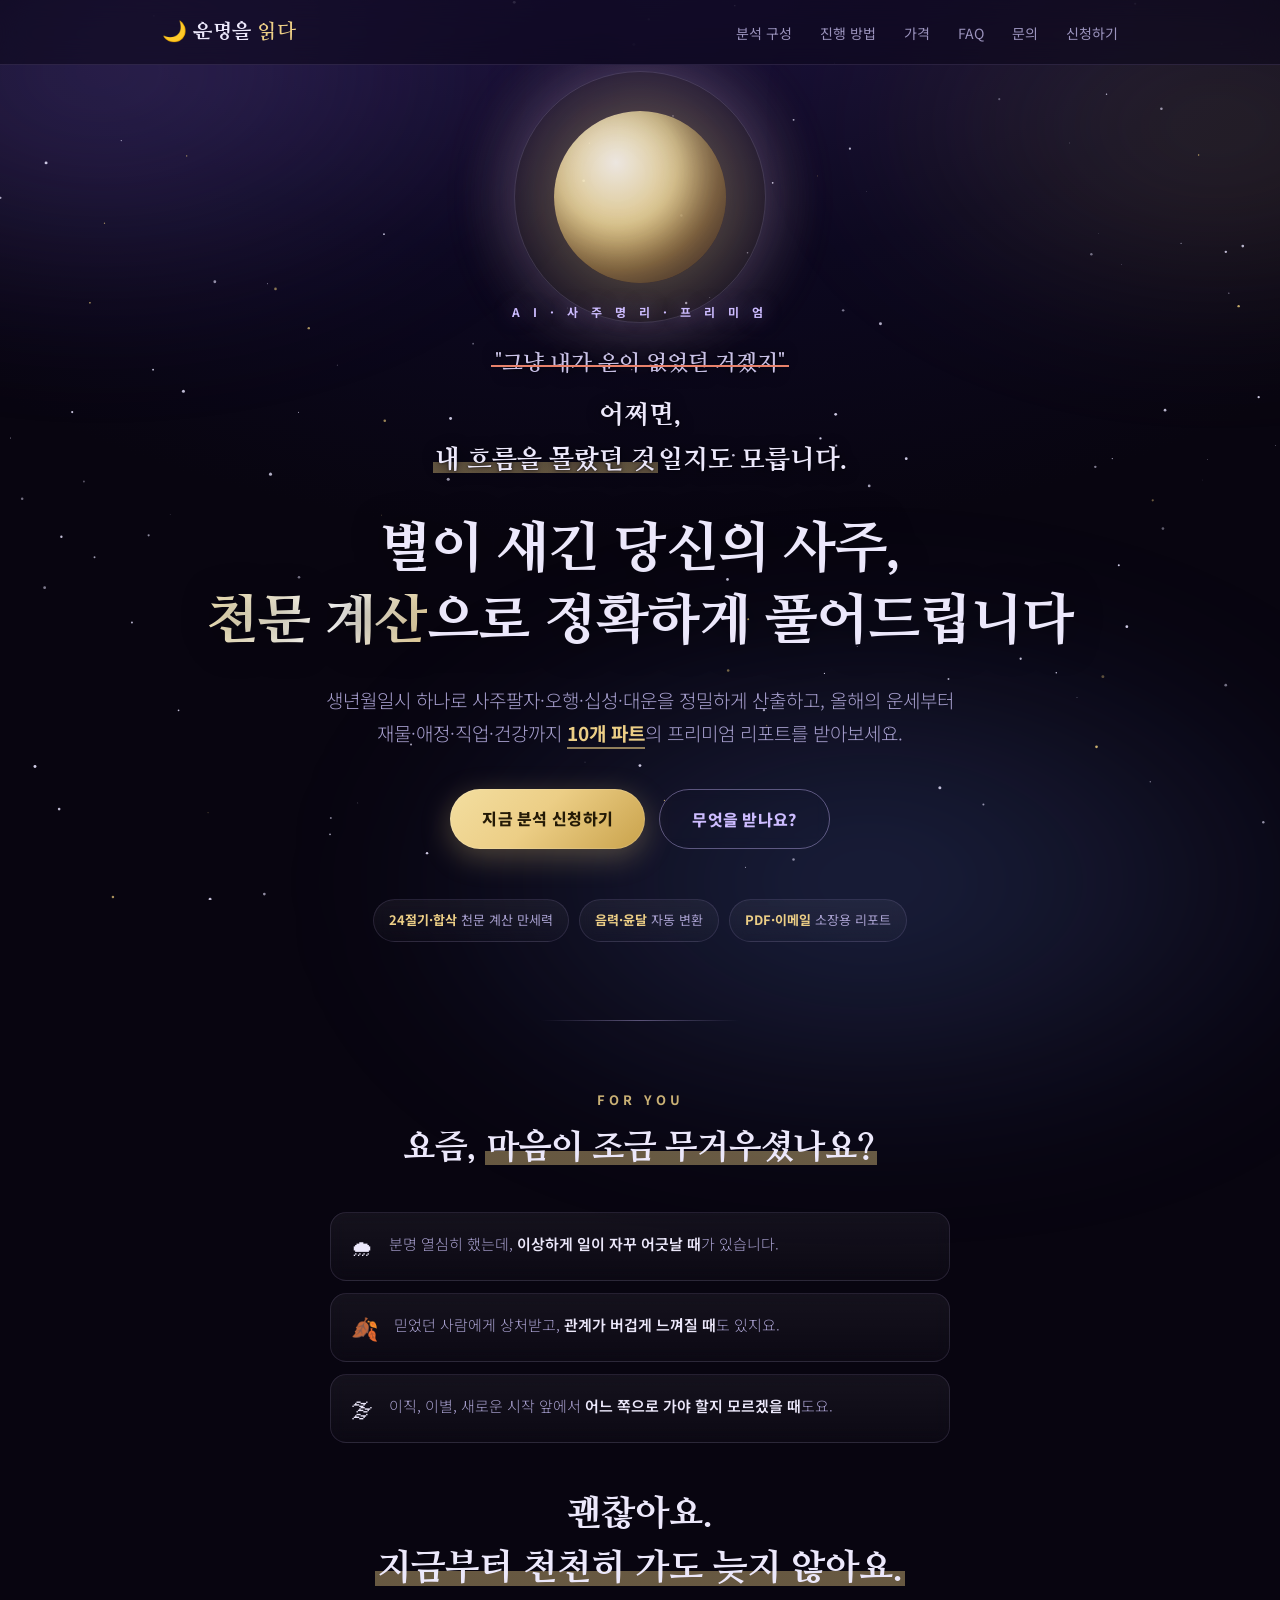
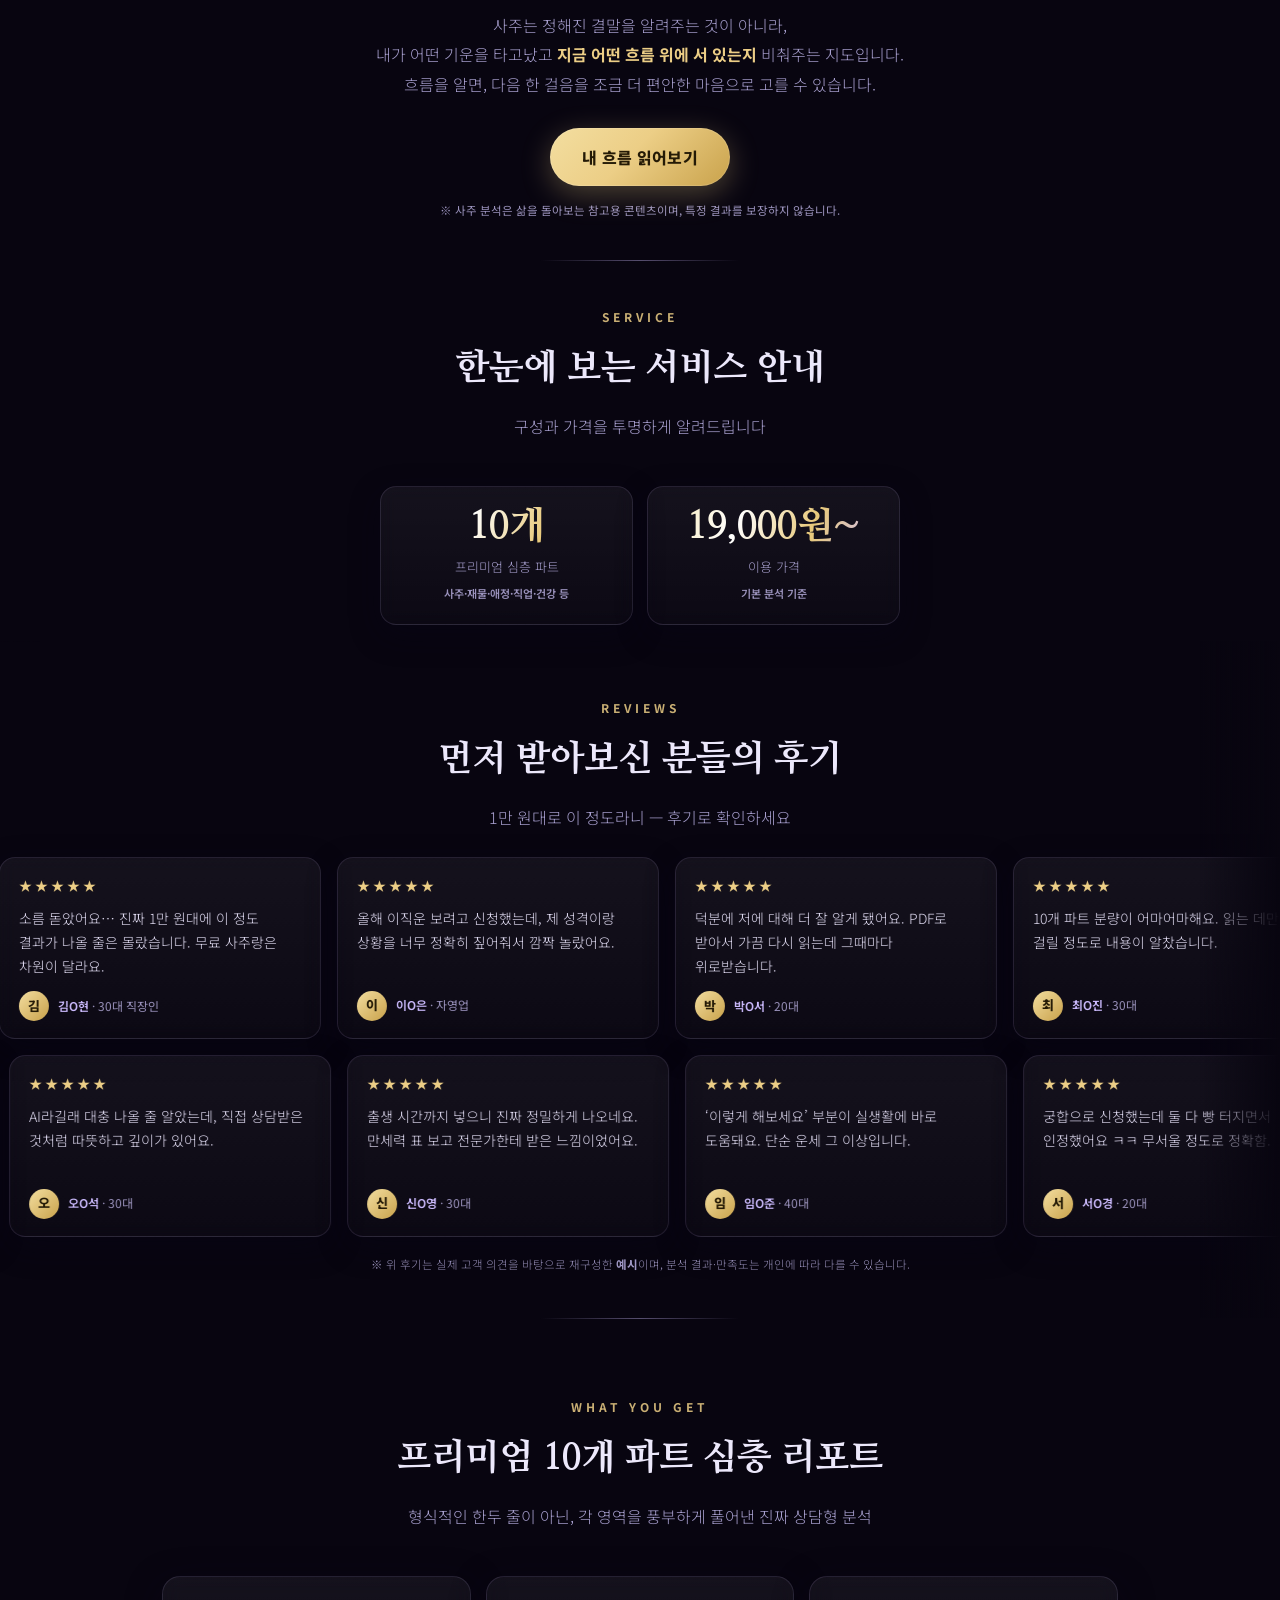
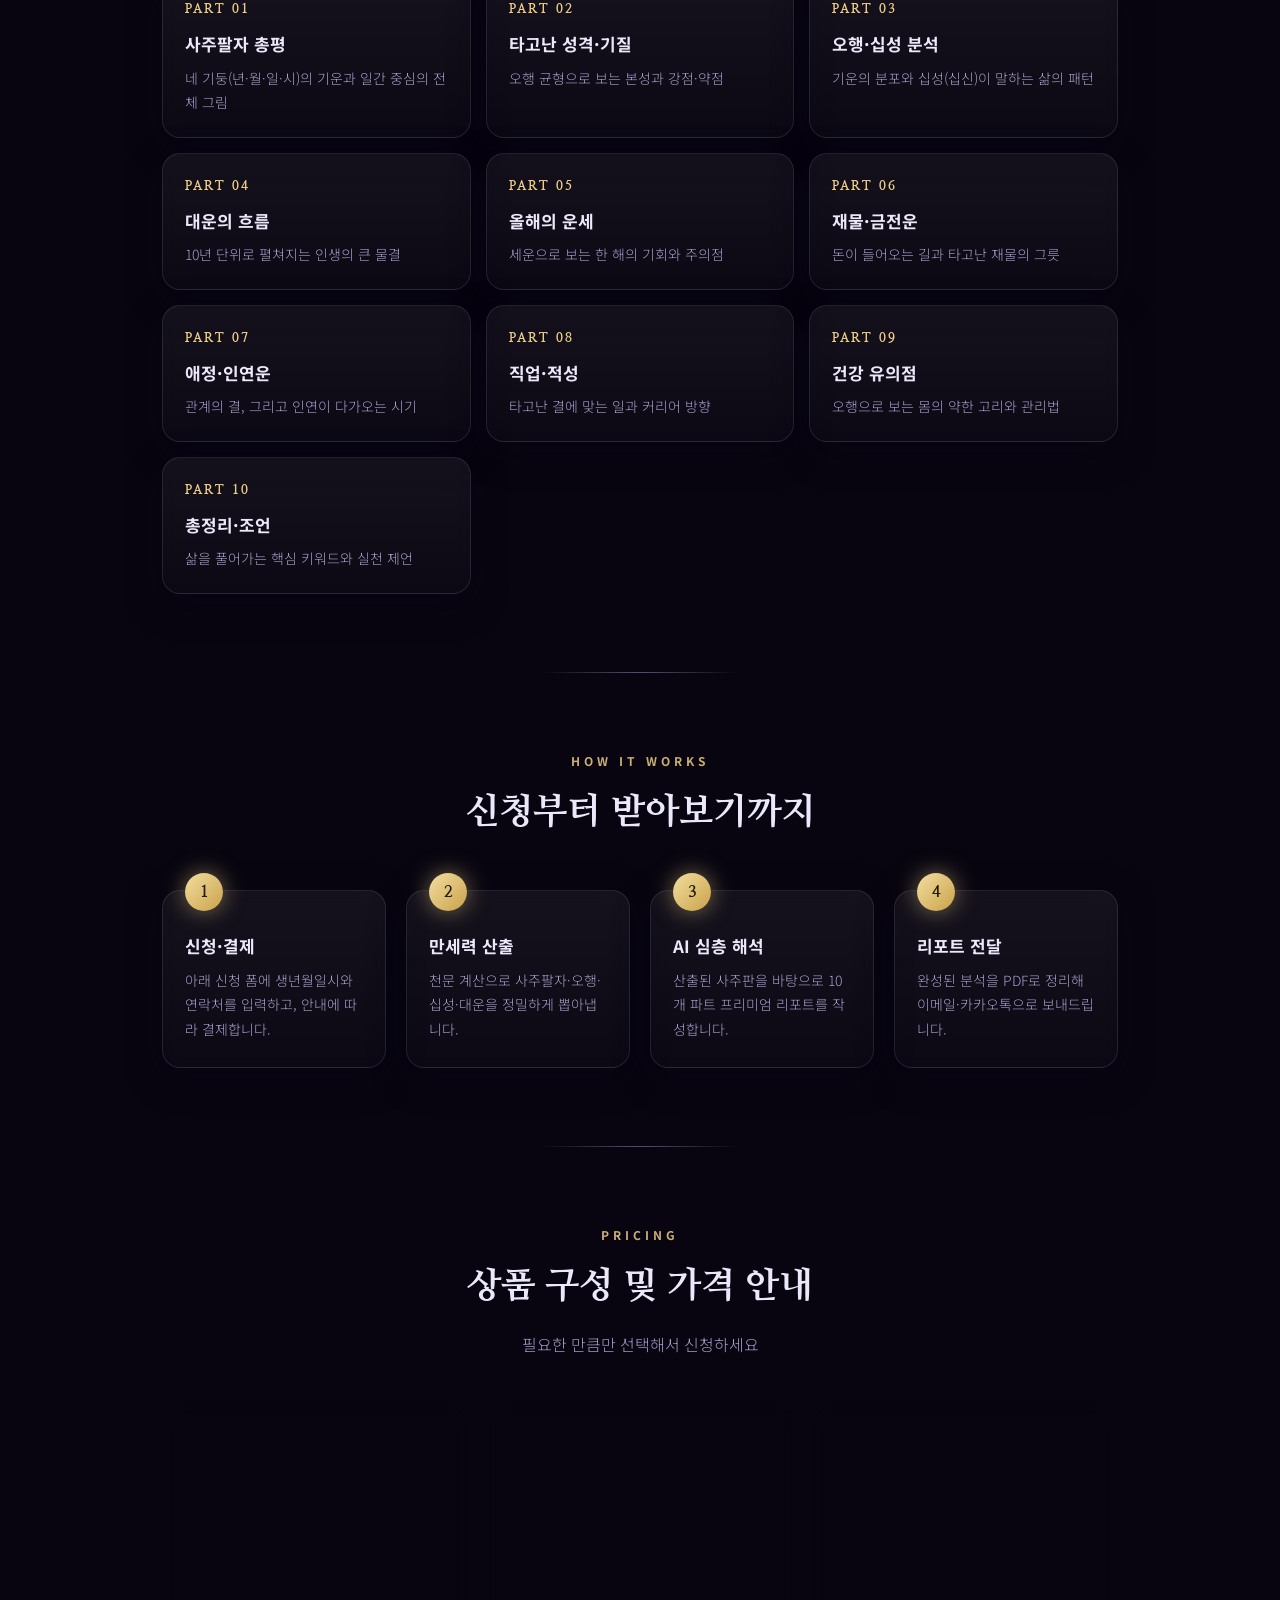
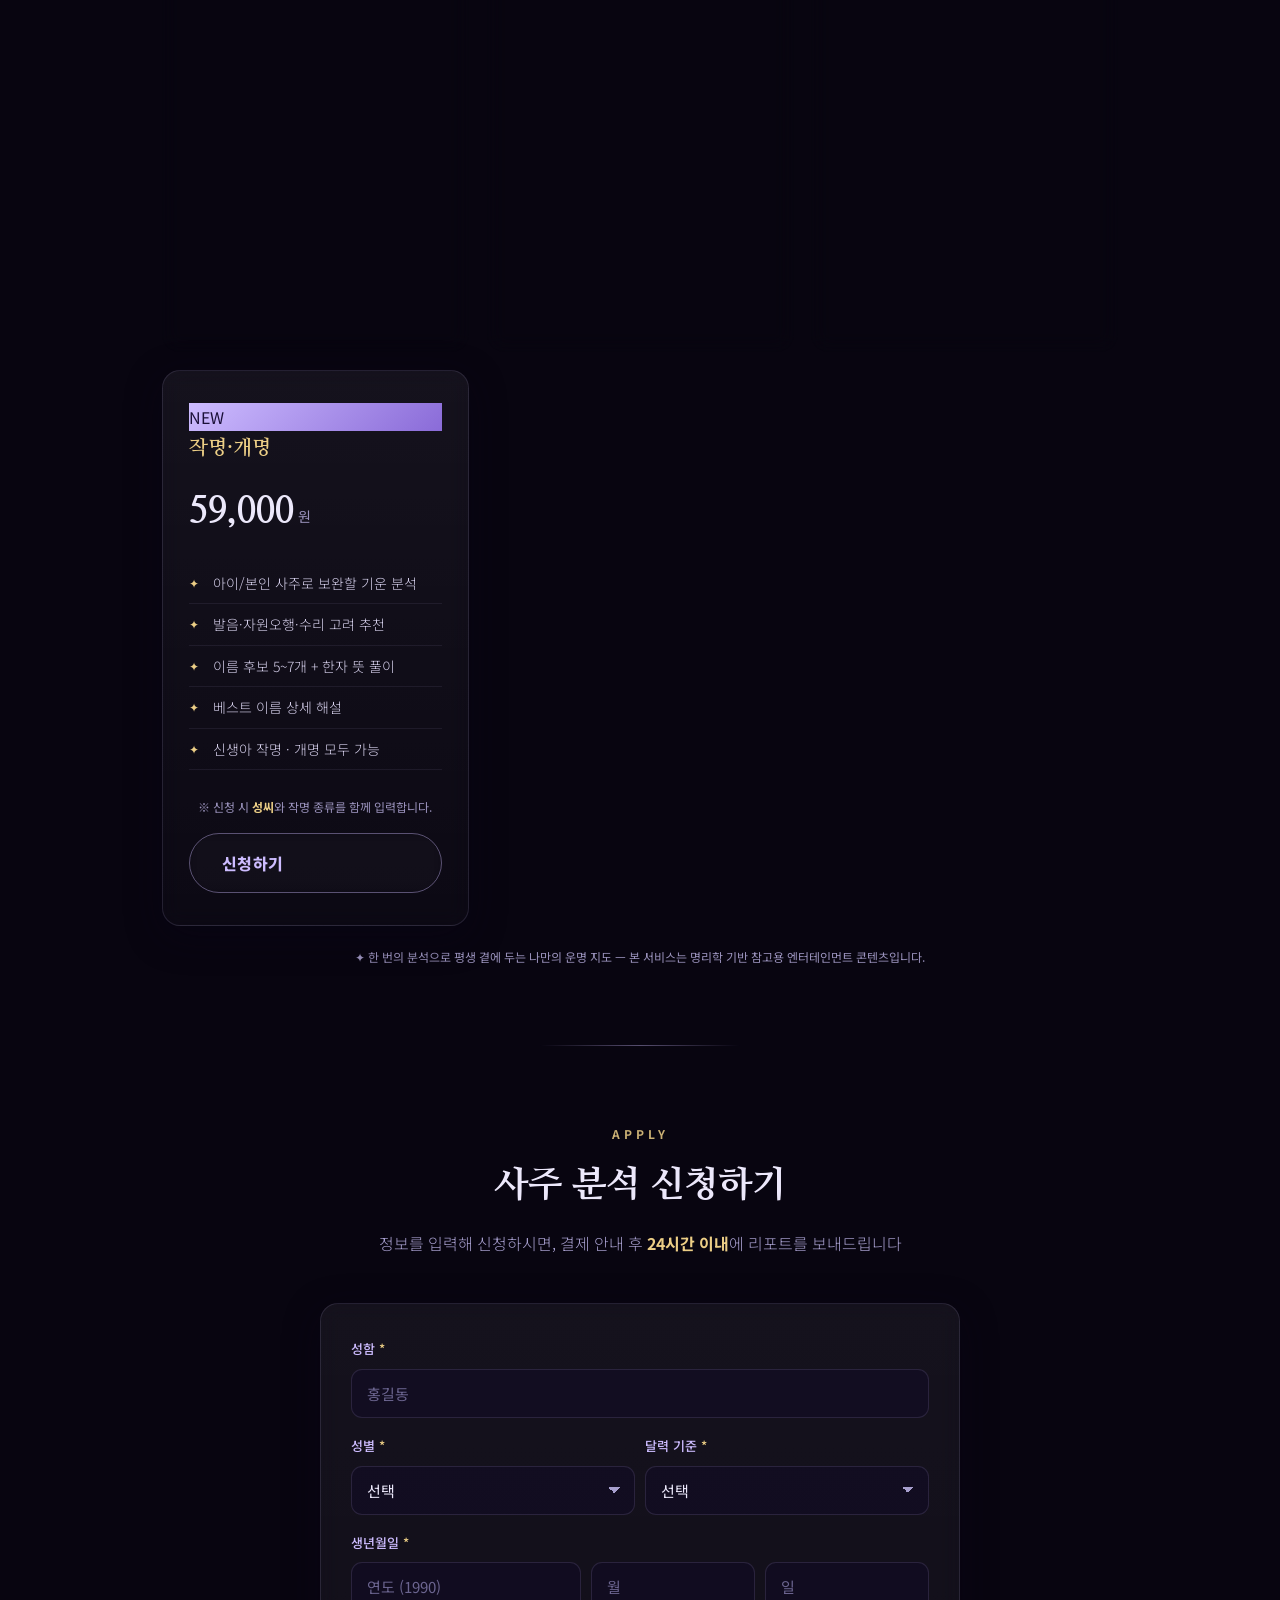
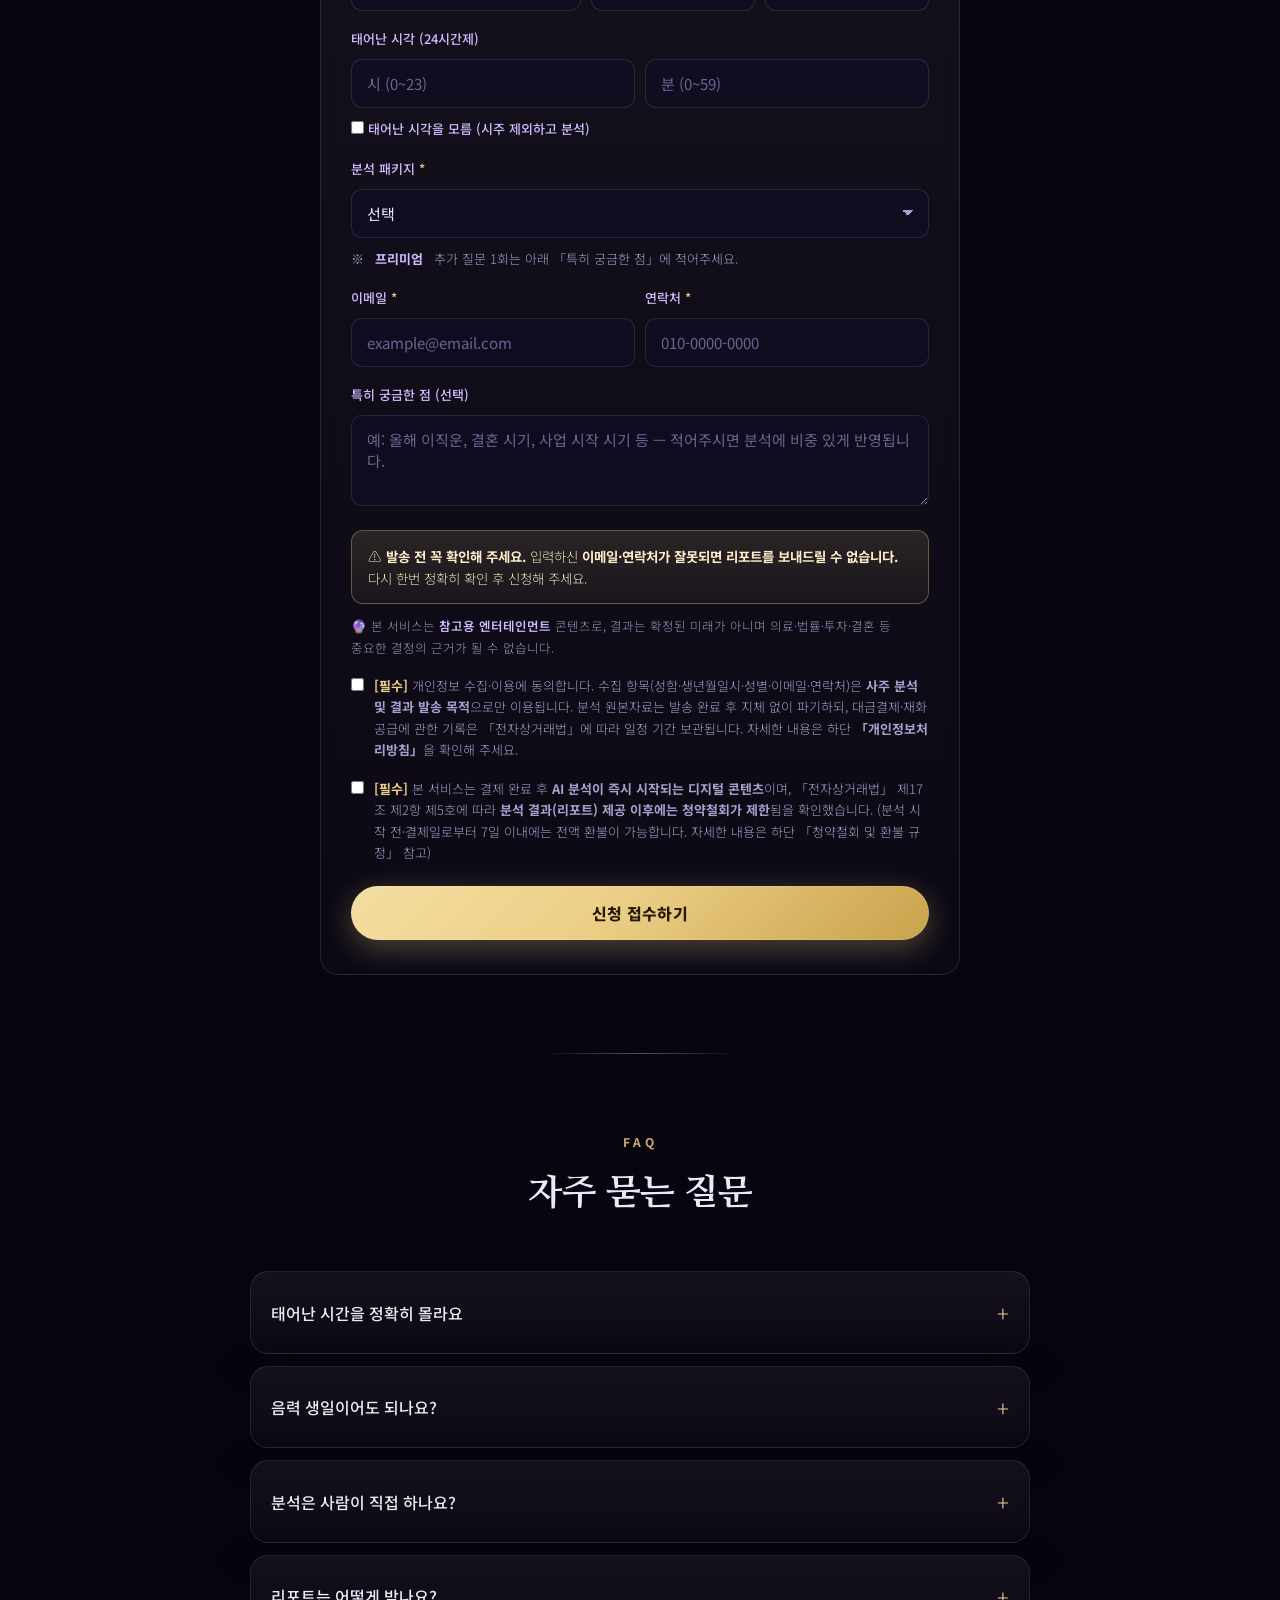
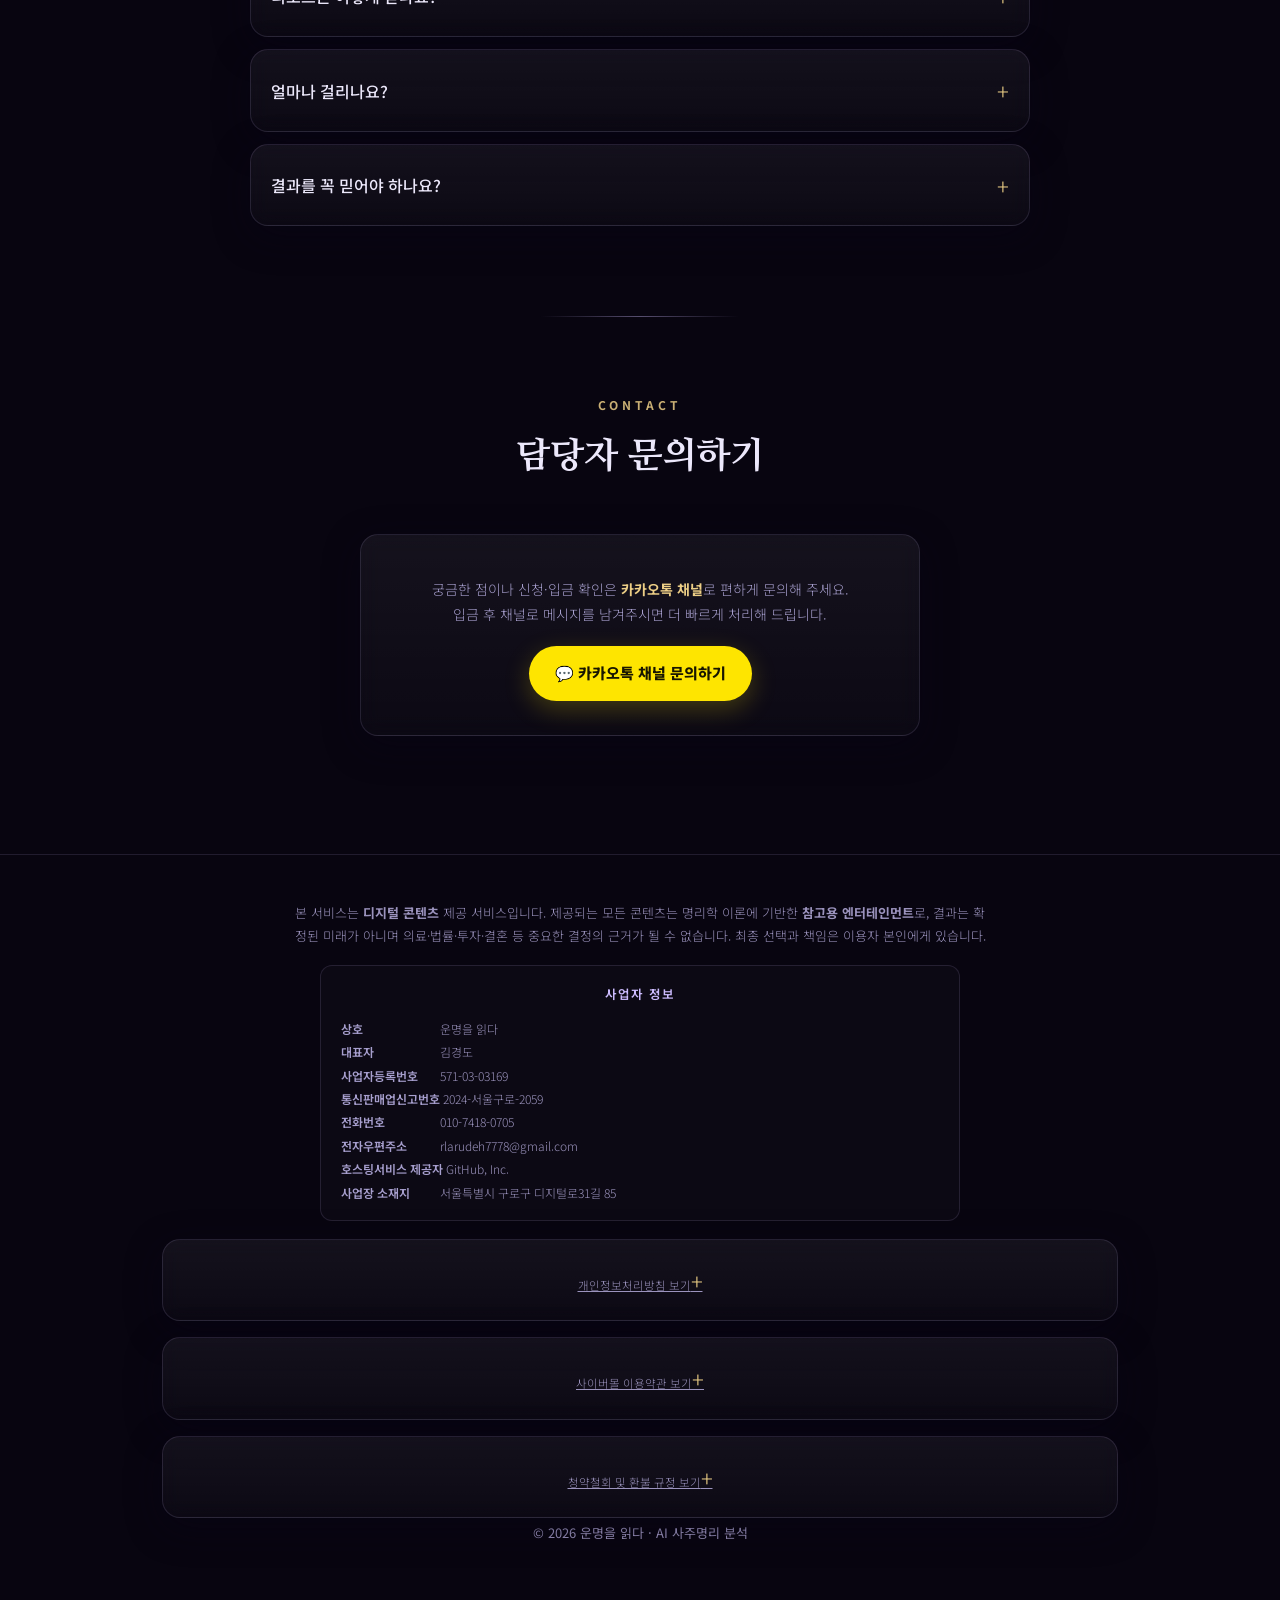
==== commit b338bc1d: "Add files via upload" ====
--- a/index.html
+++ b/index.html
@@ -84,7 +84,7 @@
   @media(max-width:680px){.nlinks{display:none}}
 
   /* ── 히어로 ── */
-  header.hero{position:relative;text-align:center;padding:110px 0 78px;overflow:hidden}
+  header.hero{position:relative;text-align:center;padding:236px 0 78px;overflow:hidden}
   .orb{position:absolute;top:46px;left:50%;transform:translateX(-50%);width:172px;height:172px;border-radius:50%;
     background:radial-gradient(circle at 36% 30%,#fffaf0,#f0d99a 38%,#c79f50 66%,#7a5a26 100%);
     box-shadow:0 0 90px 26px rgba(236,206,134,.4),inset -22px -22px 46px rgba(20,10,40,.5);
@@ -93,10 +93,10 @@
   @keyframes floaty{0%,100%{transform:translateX(-50%) translateY(0)}50%{transform:translateX(-50%) translateY(-16px)}}
   header.hero .wrap{position:relative;z-index:1}
   .eyebrow{color:var(--lav);letter-spacing:5px;font-size:12px;font-weight:700;margin-bottom:22px;text-shadow:0 0 18px rgba(138,107,216,.5)}
-  header.hero h1{font-family:var(--serif);font-size:clamp(31px,6vw,55px);line-height:1.32;font-weight:800;letter-spacing:-.5px;text-shadow:0 2px 30px rgba(0,0,0,.5)}
+  header.hero h1{word-break:keep-all;font-family:var(--serif);font-size:clamp(31px,6vw,55px);line-height:1.32;font-weight:800;letter-spacing:-.5px;text-shadow:0 2px 30px rgba(0,0,0,.5)}
   header.hero h1 span{background:linear-gradient(110deg,#f6e7b6,#fff,#e8c97a,#cdbcff,#f6e7b6);background-size:240% 100%;-webkit-background-clip:text;background-clip:text;color:transparent;animation:shine 7s linear infinite}
   @keyframes shine{to{background-position:240% 0}}
-  header.hero p.sub{color:var(--mist);font-weight:300;font-size:clamp(15px,2.4vw,19px);margin:24px auto 0;max-width:640px}
+  header.hero p.sub{word-break:keep-all;color:var(--mist);font-weight:300;font-size:clamp(15px,2.4vw,19px);margin:24px auto 0;max-width:640px}
   .cta-row{margin-top:40px;display:flex;gap:14px;justify-content:center;flex-wrap:wrap}
   .trust{margin-top:50px;display:flex;gap:10px;justify-content:center;flex-wrap:wrap}
   .chip{border:1px solid var(--line);background:var(--glass);backdrop-filter:blur(8px);color:var(--mist);font-size:13px;padding:9px 15px;border-radius:999px}
@@ -225,9 +225,38 @@
   .paysum .ps-total b.amt{color:var(--gold);font-family:var(--serif);font-size:clamp(20px,5vw,26px);font-weight:800}
 
   /* ── 등장 애니메이션 ── */
+  /* ── 히어로 후킹 (취소선 → 형광펜) ── */
+  .hook{margin:0 auto 30px;max-width:640px;word-break:keep-all;text-shadow:0 2px 14px rgba(8,5,16,.95),0 0 3px rgba(8,5,16,.9)}
+  .hook .h-old{display:inline-block;position:relative;font-family:var(--serif);font-size:clamp(17px,2.8vw,22px);color:#c9c1e6;font-weight:700}
+  .hook .h-old::after{content:"";position:absolute;left:-4px;right:-4px;top:54%;height:2px;background:#e8826b;transform:scaleX(0);transform-origin:left;animation:strike .7s .6s cubic-bezier(.6,0,.3,1) forwards}
+  .hook .h-new{margin-top:10px;font-family:var(--serif);font-size:clamp(19px,3.2vw,26px);font-weight:800;color:var(--tx);opacity:0;animation:fadeUp .8s 1.35s ease forwards}
+  @keyframes strike{to{transform:scaleX(1)}}
+  @keyframes fadeUp{from{opacity:0;transform:translateY(10px)}to{opacity:1;transform:none}}
+  /* 형광펜: 부모에 .in 또는 .go 가 붙으면 왼→오 칠해짐 */
+  .mk{background:linear-gradient(transparent 58%,rgba(236,206,134,.42) 58%) no-repeat;background-size:0% 100%;transition:background-size 1s cubic-bezier(.3,.7,.2,1) .35s;padding:0 2px}
+  .go .mk,.in .mk{background-size:100% 100%}
+  .hook .h-new .mk{transition-delay:2s}
+  .ul{text-decoration:underline;text-decoration-color:rgba(236,206,134,.6);text-underline-offset:6px;text-decoration-thickness:1.5px}
+
+  /* ── 위로 섹션 ── */
+  .comfort{position:relative;padding:70px 0 40px}
+  .comfort .lead{text-align:center;font-family:var(--serif);font-size:clamp(23px,4vw,34px);font-weight:800;line-height:1.5}
+  .comfort .lead small{display:block;font-family:var(--sans);font-size:13px;letter-spacing:4px;color:var(--gold);font-weight:700;margin-bottom:14px;opacity:.85}
+  .cf-list{max-width:620px;margin:38px auto 0;display:flex;flex-direction:column;gap:12px}
+  .cf-card{display:flex;gap:16px;align-items:flex-start;background:var(--glass);border:1px solid var(--line);border-radius:16px;padding:18px 20px;backdrop-filter:blur(8px)}
+  .cf-card .ic{font-size:22px;line-height:1.4;flex-shrink:0}
+  .cf-card p{color:var(--mist);font-weight:300;font-size:15px;line-height:1.75;word-break:keep-all}
+  .cf-card p b{color:var(--tx);font-weight:600}
+  .cf-close{max-width:620px;margin:44px auto 0;text-align:center}
+  .cf-close .big{font-family:var(--serif);font-size:clamp(24px,4.4vw,36px);font-weight:800;line-height:1.5;color:var(--tx)}
+  .cf-close p{color:var(--mist);font-weight:300;margin-top:16px;line-height:1.85;word-break:keep-all}
+  .cf-close .btn{margin-top:28px}
+  .cf-close .fine{font-size:11.5px;color:var(--mut);margin-top:14px}
+
   .reveal{opacity:0;transform:translateY(26px);transition:opacity .8s cubic-bezier(.2,.7,.2,1),transform .8s cubic-bezier(.2,.7,.2,1)}
   .reveal.in{opacity:1;transform:none}
-  @media(prefers-reduced-motion:reduce){.reveal{opacity:1;transform:none}.orb,.aurora,header.hero h1 span{animation:none}}
+  @media(prefers-reduced-motion:reduce){.reveal{opacity:1;transform:none}.orb,.aurora,header.hero h1 span{animation:none}
+    .hook .h-old::after{animation:none;transform:scaleX(1)}.hook .h-new{animation:none;opacity:1}.mk{transition:none;background-size:100% 100%}}
 
   /* 환불 규정 (푸터 하단, 클릭 시 펼침) */
   .refund-toggle{margin:16px 0 4px;font-size:11.5px;color:var(--mut)}
@@ -261,7 +290,6 @@
 <nav><div class="wrap">
   <div class="brand">🌙 운명을 <b>읽다</b></div>
   <div class="nlinks">
-    <a href="#reviews">후기</a>
     <a href="#what">분석 구성</a>
     <a href="#how">진행 방법</a>
     <a href="#price">가격</a>
@@ -275,9 +303,13 @@
   <div class="orb" aria-hidden="true"></div>
   <div class="wrap">
     <div class="eyebrow">A I · 사 주 명 리 · 프 리 미 엄</div>
+    <div class="hook go">
+      <div class="h-old">"그냥 내가 운이 없었던 거겠지"</div>
+      <div class="h-new">어쩌면,<br><span class="mk">내 흐름을 몰랐던 것</span>일지도 모릅니다.</div>
+    </div>
     <h1>별이 새긴 당신의 사주,<br><span>천문 계산</span>으로 정확하게 풀어드립니다</h1>
     <p class="sub">생년월일시 하나로 사주팔자·오행·십성·대운을 정밀하게 산출하고,
-      올해의 운세부터 재물·애정·직업·건강까지 <b class="gold">10개 파트</b>의 프리미엄 리포트를 받아보세요.</p>
+      올해의 운세부터 재물·애정·직업·건강까지 <b class="gold ul">10개 파트</b>의 프리미엄 리포트를 받아보세요.</p>
     <div class="cta-row">
       <a href="#apply" class="btn">지금 분석 신청하기</a>
       <a href="#what" class="btn ghost">무엇을 받나요?</a>
@@ -289,6 +321,23 @@
     </div>
   </div>
 </header>
+
+<section class="comfort" id="comfort"><div class="wrap">
+  <div class="lead cf-head"><small>FOR YOU</small>요즘, <span class="mk">마음이 조금 무거우셨나요?</span></div>
+  <div class="cf-list">
+    <div class="cf-card"><div class="ic">🌧</div><p>분명 열심히 했는데, <b>이상하게 일이 자꾸 어긋날 때</b>가 있습니다.</p></div>
+    <div class="cf-card"><div class="ic">🍂</div><p>믿었던 사람에게 상처받고, <b>관계가 버겁게 느껴질 때</b>도 있지요.</p></div>
+    <div class="cf-card"><div class="ic">🌫</div><p>이직, 이별, 새로운 시작 앞에서 <b>어느 쪽으로 가야 할지 모르겠을 때</b>도요.</p></div>
+  </div>
+  <div class="cf-close">
+    <div class="big">괜찮아요.<br><span class="mk">지금부터 천천히 가도 늦지 않아요.</span></div>
+    <p>사주는 정해진 결말을 알려주는 것이 아니라,<br>
+      내가 어떤 기운을 타고났고 <b class="gold">지금 어떤 흐름 위에 서 있는지</b> 비춰주는 지도입니다.<br>
+      흐름을 알면, 다음 한 걸음을 조금 더 편안한 마음으로 고를 수 있습니다.</p>
+    <a href="#apply" class="btn">내 흐름 읽어보기</a>
+    <div class="fine">※ 사주 분석은 삶을 돌아보는 참고용 콘텐츠이며, 특정 결과를 보장하지 않습니다.</div>
+  </div>
+</div></section>
 
 <section class="statsband" id="stats"><div class="wrap">
   <div class="stitle">
@@ -828,7 +877,8 @@
 
 /* ── 스크롤 등장 애니메이션 ── */
 (function(){
-  const els=document.querySelectorAll('.card,.step,.plan,.stitle,.band,details,.trust,.formwrap');
+  const els=document.querySelectorAll('.card,.step,.plan,.stitle,.band,details,.trust,.formwrap,.cf-head,.cf-card,.cf-close');
+  document.querySelectorAll('.cf-list').forEach(g=>{[...g.children].forEach((ch,i)=>ch.style.transitionDelay=(i*140)+'ms');});
   els.forEach(e=>e.classList.add('reveal'));
   document.querySelectorAll('.grid,.plans,.steps').forEach(g=>{[...g.children].forEach((ch,i)=>ch.style.transitionDelay=(i*55)+'ms');});
   if(!('IntersectionObserver'in window)){els.forEach(e=>e.classList.add('in'));return;}
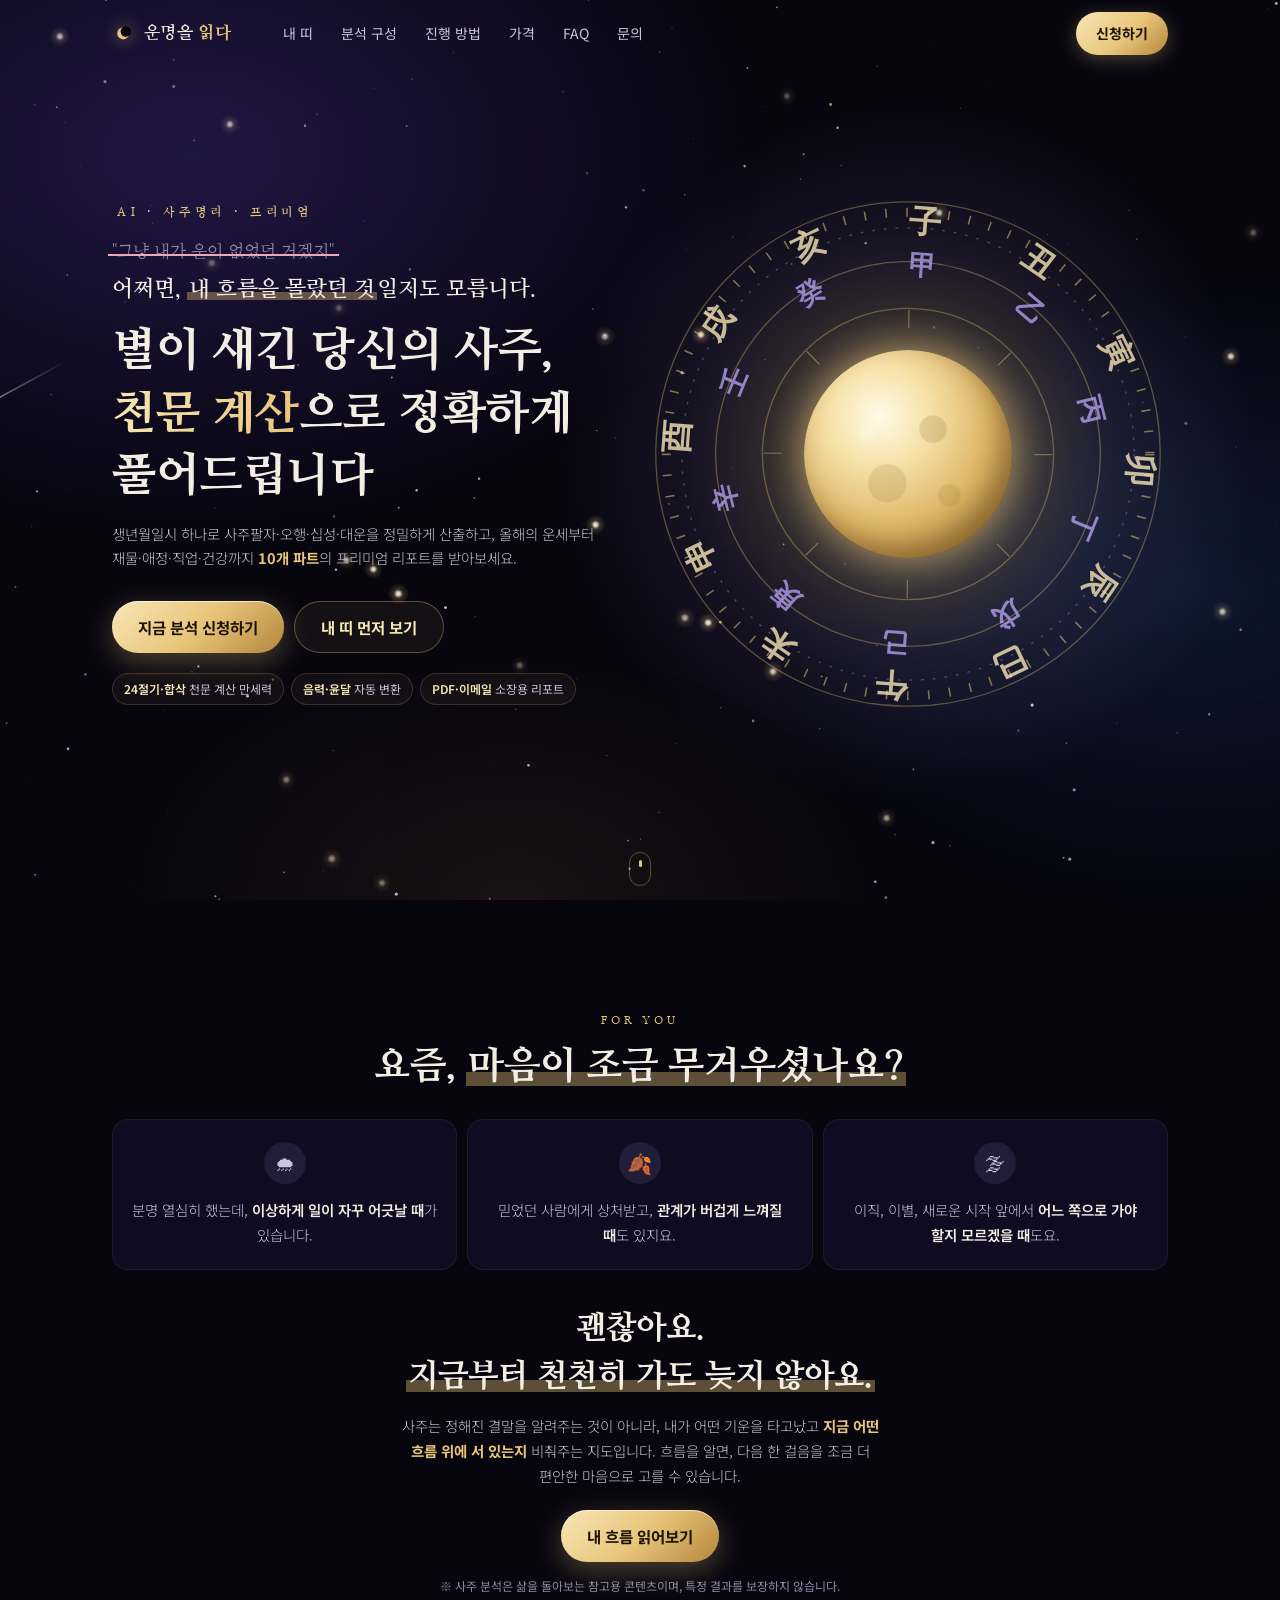
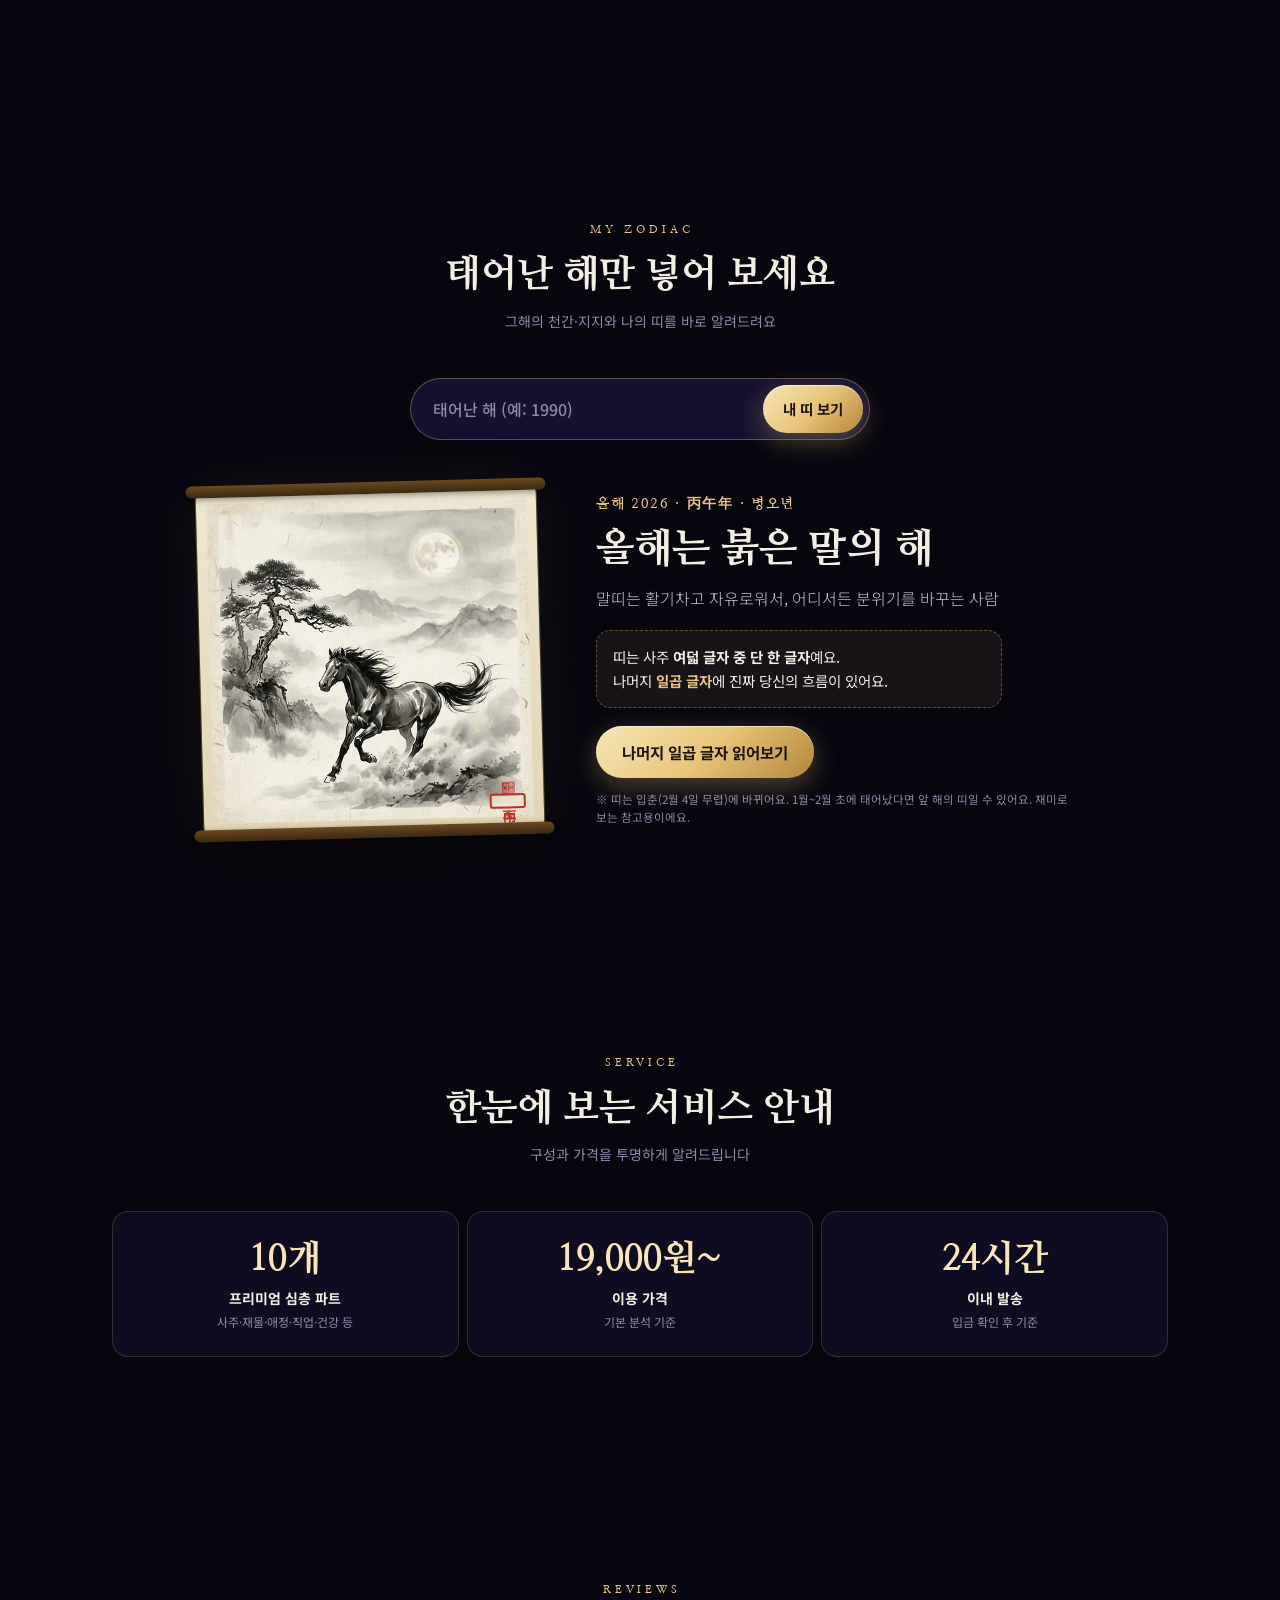
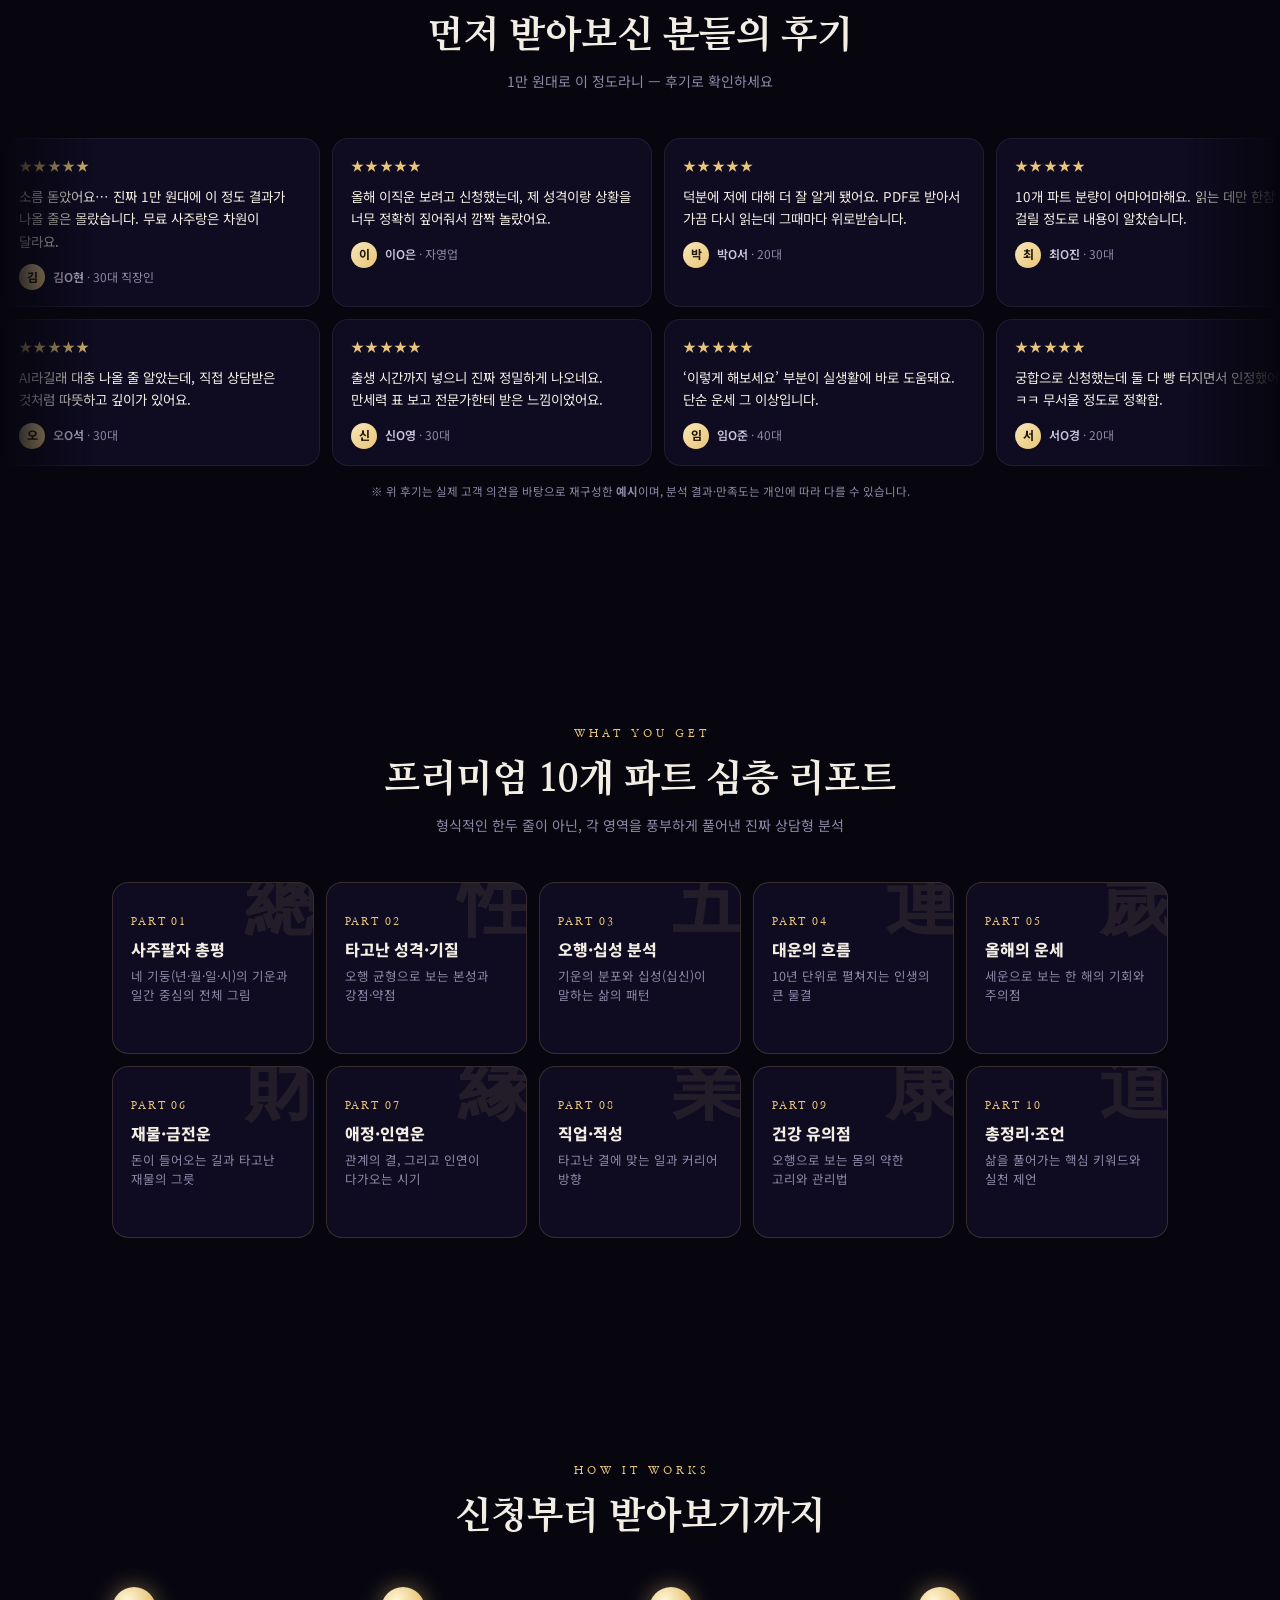
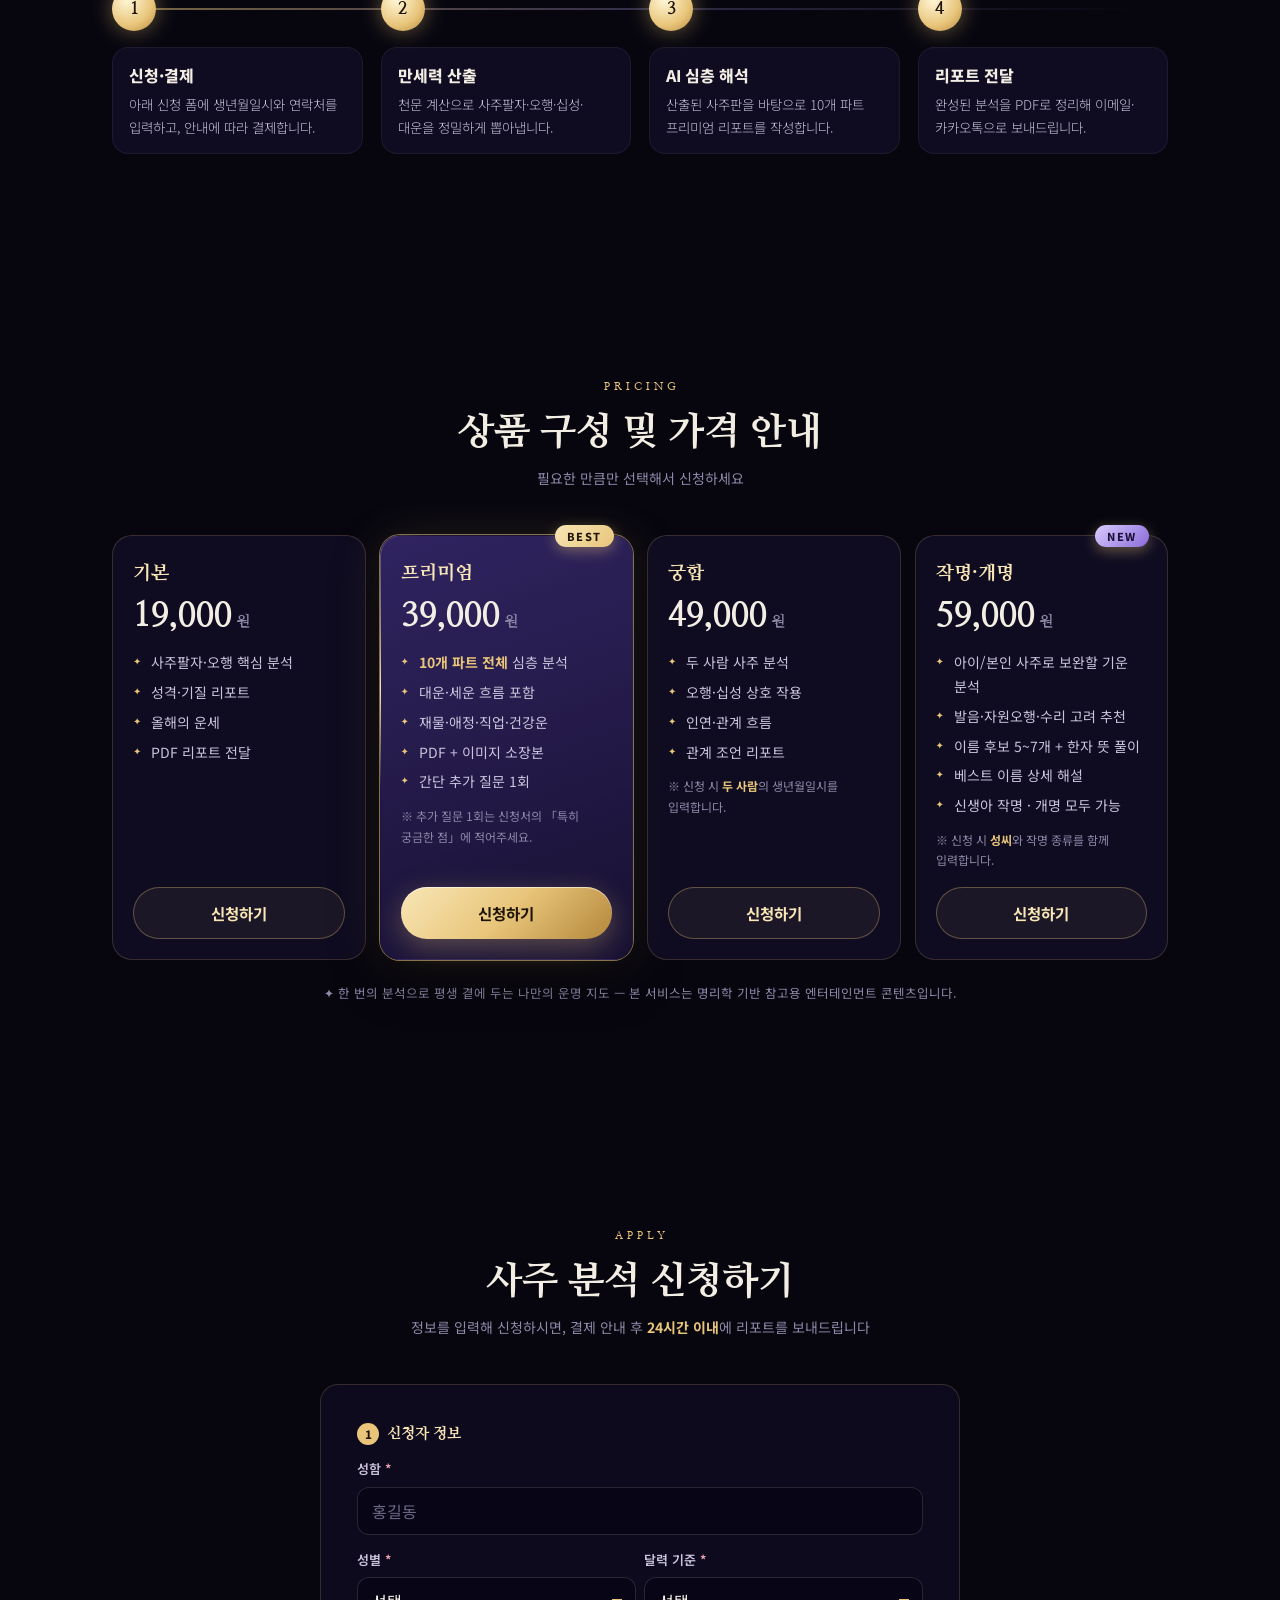
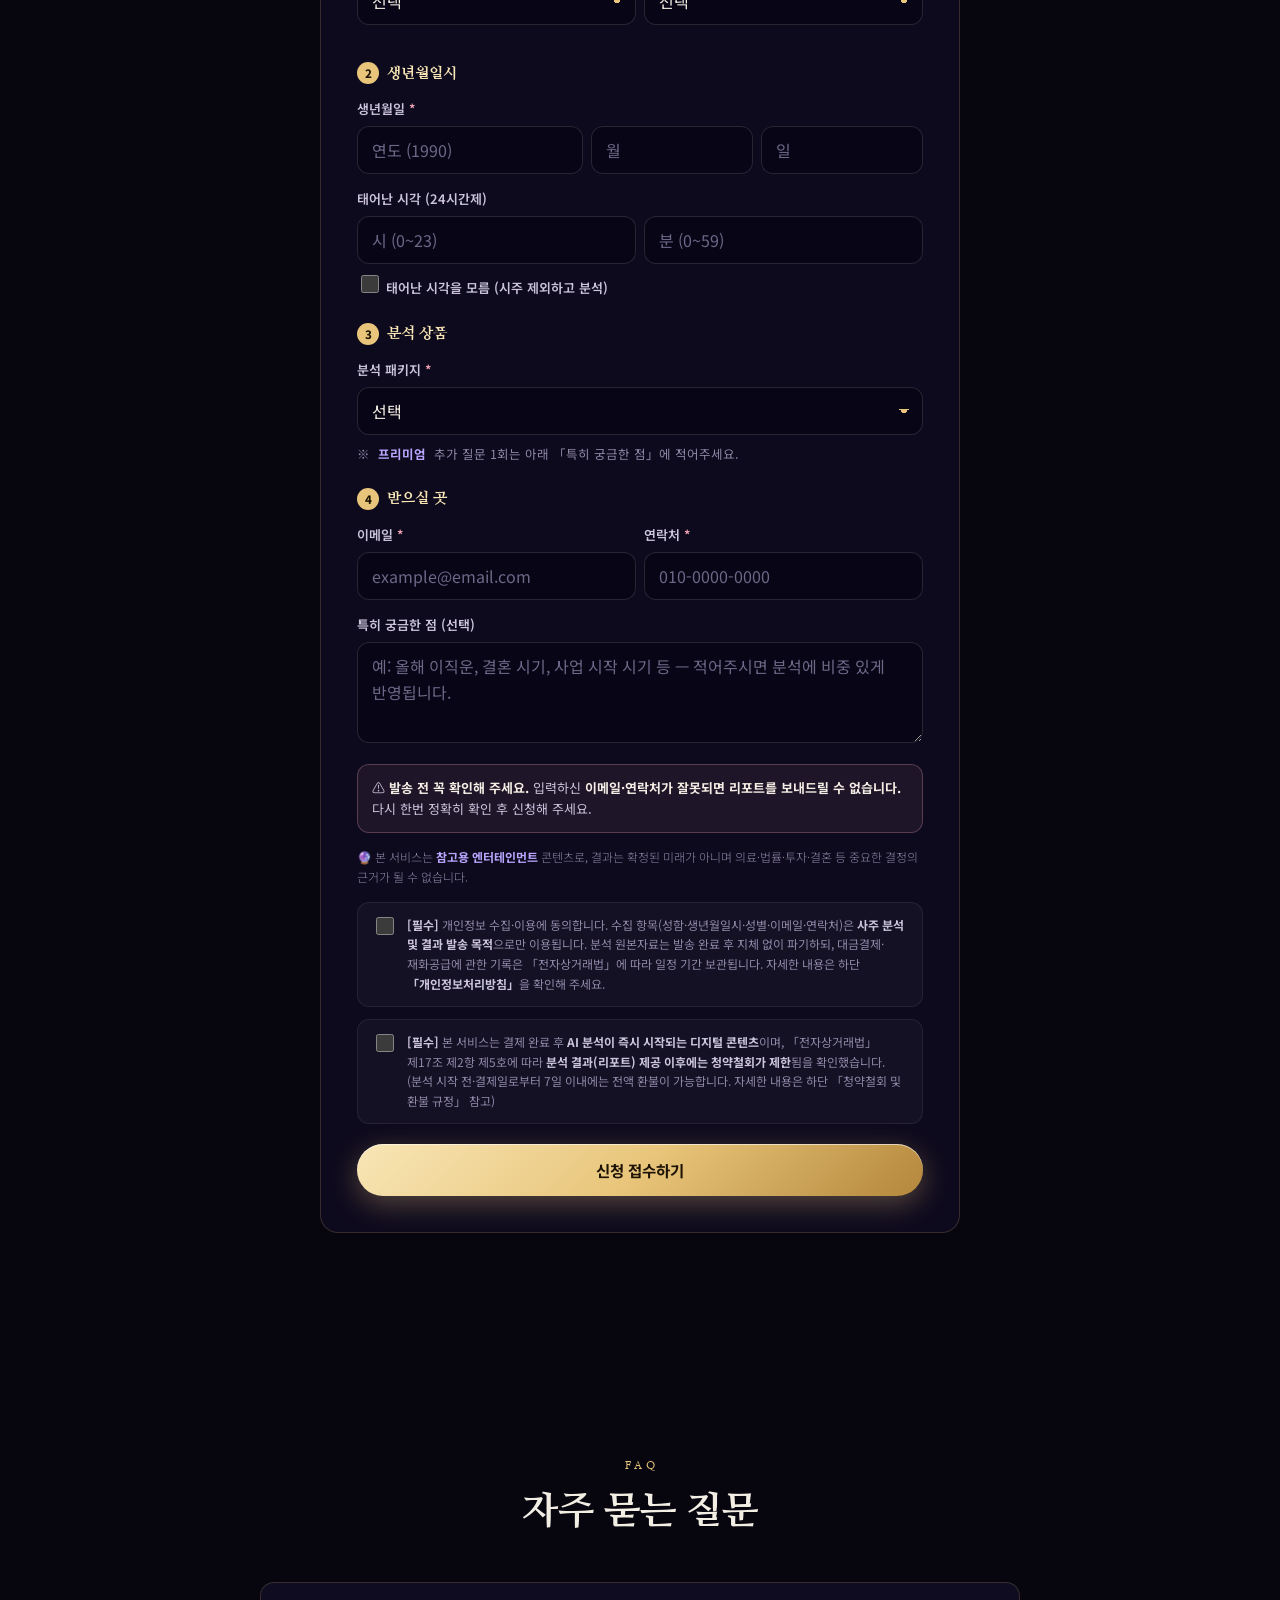
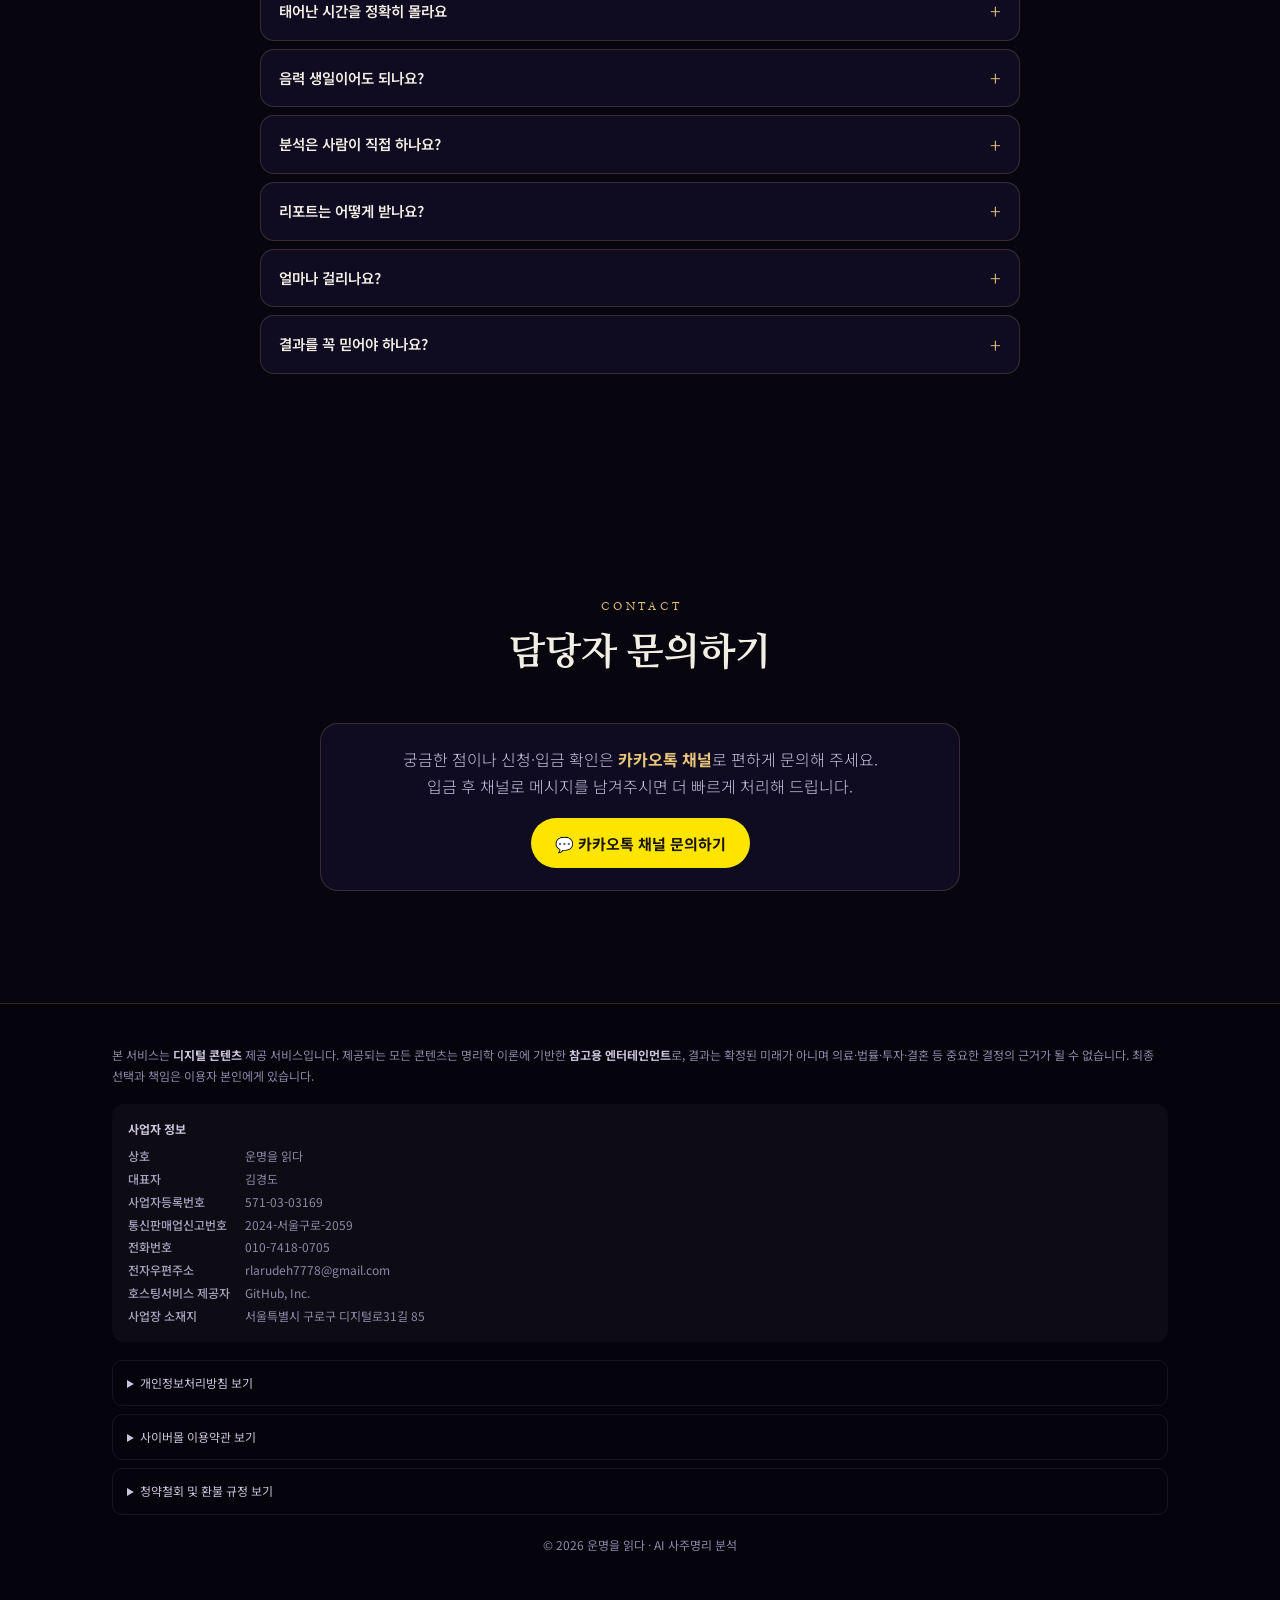
==== commit e6943391: "사이트 대개편: 별빛 인트로·사주 원반·내 띠 체험·휴대폰 최적화 - 첫 방문 인트로: 떠다니는 별 → 문구 → 달 자리에서 빛이 번지며 메인 노출(건너뛰기·실패 대비 포함) - " ====
--- a/index.html
+++ b/index.html
@@ -1,1045 +1,659 @@
-<!DOCTYPE html>
-<html lang="ko">
-<head>
-<meta charset="UTF-8">
-<meta name="viewport" content="width=device-width,initial-scale=1">
-<title>운명을 읽다 · AI 사주명리 프리미엄 분석</title>
-<meta name="description" content="생년월일시 하나로 받아보는 나만의 프리미엄 사주 리포트. 천문 만세력 + AI 심층 해석으로 연애·재물·직업·건강운까지. 지금 신청하세요.">
-
-<!-- 파비콘 -->
-<link rel="icon" href="[data-uri]">
-<meta name="theme-color" content="#15102e">
-
-<!-- 링크 미리보기(Open Graph / Twitter) -->
-<meta property="og:type" content="website">
-<meta property="og:site_name" content="운명을 읽다">
-<meta property="og:title" content="🌙 당신의 운명, 별이 알려드립니다">
-<meta property="og:description" content="생년월일시 하나로 받아보는 나만의 프리미엄 사주 리포트 — 연애·재물·직업·건강운까지. 지금 신청하세요!">
-<meta property="og:image" content="https://ruf.co.kr/og-image.png">
-<meta property="og:image:width" content="1200">
-<meta property="og:image:height" content="630">
-<meta property="og:url" content="https://ruf.co.kr/">
-<meta name="twitter:card" content="summary_large_image">
-<meta name="twitter:title" content="🌙 당신의 운명, 별이 알려드립니다">
-<meta name="twitter:description" content="생년월일시 하나로 받아보는 나만의 프리미엄 사주 리포트 — 지금 신청하세요!">
-<meta name="twitter:image" content="https://ruf.co.kr/og-image.png">
-<link rel="preconnect" href="https://fonts.googleapis.com">
-<link rel="preconnect" href="https://fonts.gstatic.com" crossorigin>
-<link href="https://fonts.googleapis.com/css2?family=Nanum+Myeongjo:wght@700;800&family=Noto+Sans+KR:wght@300;400;500;700;900&display=swap" rel="stylesheet">
-<noscript><style>.reveal{opacity:1!important;transform:none!important}</style></noscript>
-<style>
-  :root{
-    --gold:#ecce86; --gold2:#c9a24b;
-    --violet:#8a6bd8; --lav:#cdbcff; --mist:#a79fce;
-    --tx:#ece8fb; --mut:#9b93bd;
-    --line:rgba(205,188,255,.13);
-    --glass:linear-gradient(180deg,rgba(255,255,255,.055),rgba(255,255,255,.018));
-    --serif:"Nanum Myeongjo",serif;
-    --sans:"Noto Sans KR",system-ui,-apple-system,sans-serif;
-  }
-  *{box-sizing:border-box;margin:0;padding:0}
-  html{scroll-behavior:smooth}
-  body{
-    background:#080510; color:var(--tx);
-    font-family:var(--sans); font-weight:400; line-height:1.75;
-    -webkit-font-smoothing:antialiased; overflow-x:hidden;
-  }
-  a{color:inherit;text-decoration:none}
-  .wrap{max-width:1000px;margin:0 auto;padding:0 22px}
-  .gold{color:var(--gold)}
-  .serif{font-family:var(--serif)}
-
-  /* ── 우주 배경 레이어 ── */
-  .sky{position:fixed;inset:0;z-index:-4;
-    background:
-      radial-gradient(1100px 760px at 50% -220px,#2c1d54 0%,#1a1138 32%,#0c0820 64%,#080510 100%);}
-  .aurora{position:fixed;inset:-25%;z-index:-3;pointer-events:none;filter:blur(80px);opacity:.55;
-    background:
-      radial-gradient(38% 30% at 22% 22%,rgba(138,107,216,.55),transparent 62%),
-      radial-gradient(34% 26% at 80% 26%,rgba(236,206,134,.30),transparent 62%),
-      radial-gradient(44% 34% at 62% 82%,rgba(96,128,224,.45),transparent 62%);
-    animation:drift 26s ease-in-out infinite alternate;}
-  @keyframes drift{from{transform:translate3d(0,0,0) scale(1)}to{transform:translate3d(0,-5%,0) scale(1.12)}}
-  canvas#stars{position:fixed;inset:0;z-index:-2;pointer-events:none}
-
-  /* ── 버튼 ── */
-  .btn{
-    display:inline-block;position:relative;background:linear-gradient(135deg,#f3dea0,var(--gold) 45%,var(--gold2));
-    color:#241a06;font-weight:800;padding:15px 32px;border-radius:999px;
-    letter-spacing:.3px;border:0;cursor:pointer;font-size:16px;font-family:var(--sans);
-    box-shadow:0 8px 30px rgba(236,206,134,.30),0 0 0 1px rgba(255,255,255,.12) inset;
-    transition:transform .18s,box-shadow .18s}
-  .btn:hover{transform:translateY(-2px);box-shadow:0 14px 42px rgba(236,206,134,.5),0 0 0 1px rgba(255,255,255,.2) inset}
-  .btn.ghost{background:transparent;color:var(--lav);border:1px solid rgba(205,188,255,.4);box-shadow:none;backdrop-filter:blur(6px)}
-  .btn.ghost:hover{border-color:var(--lav);box-shadow:0 0 26px rgba(138,107,216,.4)}
-
-  /* ── 네비 ── */
-  nav{position:sticky;top:0;z-index:30;background:rgba(12,8,28,.6);backdrop-filter:blur(14px);border-bottom:1px solid var(--line)}
-  nav .wrap{display:flex;align-items:center;justify-content:space-between;height:64px}
-  .brand{font-family:var(--serif);font-weight:800;letter-spacing:.5px;font-size:20px}
-  .brand b{color:var(--gold)}
-  .nlinks a{margin-left:24px;color:var(--mut);font-size:14px;transition:color .15s}
-  .nlinks a:hover{color:var(--lav)}
-  .nlinks a.gold:hover{color:var(--gold)}
-  @media(max-width:680px){.nlinks{display:none}}
-
-  /* ── 히어로 ── */
-  header.hero{position:relative;text-align:center;padding:236px 0 78px;overflow:hidden}
-  .orb{position:absolute;top:46px;left:50%;transform:translateX(-50%);width:172px;height:172px;border-radius:50%;
-    background:radial-gradient(circle at 36% 30%,#fffaf0,#f0d99a 38%,#c79f50 66%,#7a5a26 100%);
-    box-shadow:0 0 90px 26px rgba(236,206,134,.4),inset -22px -22px 46px rgba(20,10,40,.5);
-    z-index:0;opacity:.92;animation:floaty 8s ease-in-out infinite}
-  .orb::after{content:"";position:absolute;inset:-40px;border-radius:50%;border:1px solid rgba(205,188,255,.18);box-shadow:0 0 60px rgba(138,107,216,.25)}
-  @keyframes floaty{0%,100%{transform:translateX(-50%) translateY(0)}50%{transform:translateX(-50%) translateY(-16px)}}
-  header.hero .wrap{position:relative;z-index:1}
-  .eyebrow{color:var(--lav);letter-spacing:5px;font-size:12px;font-weight:700;margin-bottom:22px;text-shadow:0 0 18px rgba(138,107,216,.5)}
-  header.hero h1{word-break:keep-all;font-family:var(--serif);font-size:clamp(31px,6vw,55px);line-height:1.32;font-weight:800;letter-spacing:-.5px;text-shadow:0 2px 30px rgba(0,0,0,.5)}
-  header.hero h1 span{background:linear-gradient(110deg,#f6e7b6,#fff,#e8c97a,#cdbcff,#f6e7b6);background-size:240% 100%;-webkit-background-clip:text;background-clip:text;color:transparent;animation:shine 7s linear infinite}
-  @keyframes shine{to{background-position:240% 0}}
-  header.hero p.sub{word-break:keep-all;color:var(--mist);font-weight:300;font-size:clamp(15px,2.4vw,19px);margin:24px auto 0;max-width:640px}
-  .cta-row{margin-top:40px;display:flex;gap:14px;justify-content:center;flex-wrap:wrap}
-  .trust{margin-top:50px;display:flex;gap:10px;justify-content:center;flex-wrap:wrap}
-  .chip{border:1px solid var(--line);background:var(--glass);backdrop-filter:blur(8px);color:var(--mist);font-size:13px;padding:9px 15px;border-radius:999px}
-  .chip b{color:var(--gold);font-weight:700}
-
-  /* ── 리뷰 캐러셀 (2단 무한 마퀴) ── */
-  .reviews{position:relative;padding:56px 0 44px;overflow:hidden}
-  .reviews .stitle{margin-bottom:26px}
-  .rev-rows{display:flex;flex-direction:column;gap:16px}
-  .rev-row{display:flex;gap:16px;width:max-content;will-change:transform}
-  /* 캐러셀 이동은 JS(requestAnimationFrame)로 구동 → 모든 기기/설정에서 확실히 움직임 */
-  .rev{flex:0 0 322px;width:322px;background:var(--glass);border:1px solid var(--line);backdrop-filter:blur(8px);border-radius:16px;padding:17px 19px;box-shadow:0 10px 30px rgba(8,4,22,.4)}
-  .rev .stars{color:var(--gold);font-size:13px;letter-spacing:3px}
-  .rev .rtext{color:#e9e4fb;font-size:14px;font-weight:300;line-height:1.72;margin:8px 0 13px;word-break:keep-all;min-height:72px}
-  .rev .rmeta{display:flex;align-items:center;gap:9px}
-  .rev .rav{width:30px;height:30px;border-radius:50%;flex-shrink:0;display:grid;place-items:center;font-size:13px;font-weight:800;color:#241a06;background:linear-gradient(135deg,#f3dea0,var(--gold2))}
-  .rev .rname{font-size:12px;color:var(--mut);line-height:1.4}
-  .rev .rname b{color:var(--lav);font-weight:600}
-  .rev .rver{color:#7fcf9b}
-  .reviews::before,.reviews::after{content:"";position:absolute;top:0;bottom:0;width:80px;z-index:2;pointer-events:none}
-  .reviews::before{left:0;background:linear-gradient(90deg,#080510,transparent)}
-  .reviews::after{right:0;background:linear-gradient(270deg,#080510,transparent)}
-  @media(max-width:680px){.rev{flex-basis:268px;width:268px}.rev .rtext{min-height:88px}}
-  .rev-disc{text-align:center;color:var(--mut);font-size:11.5px;font-weight:300;margin-top:18px;word-break:keep-all}
-  .rev-disc b{color:var(--mist)}
-
-  /* ── 섹션 공통 ── */
-  section{position:relative;padding:78px 0;scroll-margin-top:72px}
-  section::before{content:"";position:absolute;top:0;left:50%;transform:translateX(-50%);width:200px;height:1px;background:linear-gradient(90deg,transparent,rgba(205,188,255,.4),transparent)}
-  .stitle{text-align:center;margin-bottom:46px}
-  .stitle .k{color:var(--gold);letter-spacing:4px;font-size:12px;font-weight:700;opacity:.85}
-  .stitle h2{font-family:var(--serif);font-size:clamp(25px,4vw,36px);font-weight:800;margin-top:10px}
-  .stitle p{color:var(--mist);font-weight:300;margin-top:12px}
-
-  /* ── 카드 글래스 ── */
-  .card,.plan,.step,details{
-    background:var(--glass);border:1px solid var(--line);backdrop-filter:blur(10px);
-    border-radius:18px;box-shadow:0 10px 36px rgba(8,4,22,.45);transition:transform .25s,box-shadow .25s,border-color .25s}
-  .grid{display:grid;grid-template-columns:repeat(auto-fill,minmax(244px,1fr));gap:15px}
-  .card{padding:22px}
-  .card:hover{transform:translateY(-4px);border-color:rgba(205,188,255,.32);box-shadow:0 16px 46px rgba(138,107,216,.22)}
-  .card .no{font-family:var(--serif);color:var(--gold);font-weight:800;font-size:13px;letter-spacing:2px}
-  .card h3{font-size:17px;margin:7px 0 7px;font-weight:700}
-  .card p{color:var(--mist);font-weight:300;font-size:14px}
-
-  /* ── 진행 단계 ── */
-  .steps{display:grid;grid-template-columns:repeat(auto-fit,minmax(206px,1fr));gap:20px;counter-reset:s}
-  .step{position:relative;padding:30px 22px 26px}
-  .step::before{counter-increment:s;content:counter(s);position:absolute;top:-18px;left:22px;width:38px;height:38px;display:grid;place-items:center;border-radius:50%;font-family:var(--serif);background:linear-gradient(135deg,#f3dea0,var(--gold2));color:#241a06;font-weight:800;box-shadow:0 0 22px rgba(236,206,134,.5)}
-  .step h3{margin:10px 0 7px;font-size:17px;font-weight:700}
-  .step p{color:var(--mist);font-weight:300;font-size:14px}
-
-  /* ── 가격 ── */
-  .plans{display:grid;grid-template-columns:repeat(auto-fit,minmax(252px,1fr));gap:18px}
-  .plan{padding:32px 26px;display:flex;flex-direction:column}
-  .plan:hover{transform:translateY(-4px)}
-  .plan.feat{border-color:rgba(236,206,134,.55);box-shadow:0 0 0 1px rgba(236,206,134,.4),0 24px 56px rgba(236,206,134,.16);position:relative}
-  .plan.feat .tag{position:absolute;top:-13px;left:50%;transform:translateX(-50%);background:linear-gradient(135deg,#f3dea0,var(--gold2));color:#241a06;font-size:11px;font-weight:800;padding:5px 14px;border-radius:999px;letter-spacing:1.5px;box-shadow:0 6px 18px rgba(236,206,134,.4)}
-  .plan h3{font-family:var(--serif);font-size:20px;color:var(--gold)}
-  .price{font-family:var(--serif);font-size:36px;font-weight:800;margin:14px 0 2px}
-  .price small{font-size:14px;color:var(--mut);font-weight:400;font-family:var(--sans)}
-  .plan ul{list-style:none;margin:18px 0 26px;flex:1}
-  .plan li{color:#d8d2ee;font-weight:300;font-size:14px;padding:8px 0 8px 24px;position:relative;border-bottom:1px solid rgba(205,188,255,.08)}
-  .plan li::before{content:"✦";position:absolute;left:0;color:var(--gold);font-size:12px;top:9px}
-  .note{text-align:center;color:var(--mut);font-size:12px;margin-top:20px}
-
-
-  /* ── FAQ ── */
-  .faq{max-width:780px;margin:0 auto}
-  details{padding:4px 20px;margin-bottom:12px}
-  summary{cursor:pointer;font-weight:500;padding:17px 0;list-style:none;display:flex;justify-content:space-between;align-items:center;gap:14px}
-  summary::-webkit-details-marker{display:none}
-  summary::after{content:"+";color:var(--gold);font-size:22px;font-weight:300;flex-shrink:0}
-  details[open] summary::after{content:"–"}
-  details p{color:var(--mist);font-weight:300;padding:0 0 18px;font-size:14px}
-
-  /* ── CTA 밴드 ── */
-  .band{text-align:center;background:linear-gradient(135deg,rgba(138,107,216,.16),rgba(236,206,134,.08));border:1px solid rgba(236,206,134,.3);border-radius:22px;padding:50px 26px;margin:18px 0;backdrop-filter:blur(10px)}
-  .band h2{font-family:var(--serif);font-size:clamp(22px,4vw,30px);font-weight:800}
-  .band p{color:var(--mist);font-weight:300;margin:14px 0 28px}
-
-  footer{position:relative;padding:46px 0 64px;color:var(--mut);font-size:13px;text-align:center;border-top:1px solid var(--line);margin-top:40px}
-  footer .dis{max-width:700px;margin:0 auto 18px;font-weight:300;line-height:1.8}
-  footer .biz{max-width:640px;margin:0 auto 18px;padding:16px 20px;border:1px solid var(--line);border-radius:12px;background:rgba(255,255,255,.02);text-align:left;font-size:12px;font-weight:300;line-height:1.95;color:var(--mut)}
-  footer .biz b{color:var(--mist);font-weight:600;display:inline-block;min-width:96px}
-  footer .biz .bt{display:block;text-align:center;font-size:12.5px;font-weight:600;color:var(--lav);letter-spacing:1px;margin-bottom:10px}
-
-  /* ── 신청 폼 ── */
-  .formwrap{max-width:640px;margin:0 auto;padding:34px 30px}
-  .form-field{margin-bottom:17px;text-align:left}
-  .form-field>label{display:block;font-size:13px;color:var(--lav);margin-bottom:8px;font-weight:500}
-  .form-field>label i{color:var(--gold);font-style:normal}
-  .form-field input,.form-field select,.form-field textarea{width:100%;background:rgba(18,12,38,.6);border:1px solid var(--line);border-radius:11px;color:var(--tx);padding:13px 15px;font-size:15px;font-family:var(--sans);transition:border-color .15s,box-shadow .15s}
-  .form-field input::placeholder,.form-field textarea::placeholder{color:#6c6590}
-  .form-field input:focus,.form-field select:focus,.form-field textarea:focus{outline:none;border-color:var(--gold);box-shadow:0 0 0 3px rgba(236,206,134,.14)}
-  .form-field select{appearance:none;background-image:linear-gradient(45deg,transparent 50%,var(--mist) 50%),linear-gradient(135deg,var(--mist) 50%,transparent 50%);background-position:calc(100% - 20px) 20px,calc(100% - 14px) 20px;background-size:6px 6px,6px 6px;background-repeat:no-repeat}
-  .form-field option{background:#15102e;color:var(--tx)}
-  .form-field textarea{resize:vertical}
-  .form-field input:disabled{opacity:.4}
-  .form-row{display:grid;grid-template-columns:1.4fr 1fr 1fr;gap:10px}
-  .form-row2{display:grid;grid-template-columns:1fr 1fr;gap:10px}
-  .inline-chk{display:flex;align-items:center;gap:8px;font-size:13px;color:var(--mist);margin-top:10px;font-weight:300;cursor:pointer}
-  .inline-chk input{width:auto}
-  .notice{background:linear-gradient(180deg,rgba(236,206,134,.12),rgba(236,206,134,.05));border:1px solid rgba(236,206,134,.34);border-radius:12px;padding:14px 16px;font-size:13.5px;color:#f0e2bc;font-weight:300;line-height:1.65}
-  .notice b{font-weight:700;color:#fceecb}
-  .agree{display:flex;gap:10px;align-items:flex-start;text-align:left;font-size:13px;color:var(--mist);font-weight:300;line-height:1.65;margin:17px 0;cursor:pointer}
-  .agree input{width:auto;margin-top:3px;flex-shrink:0}
-  .hp{position:absolute!important;left:-9999px}
-
-  /* 계좌이체 복사 버튼 */
-  .acct{display:flex;flex-direction:column;gap:5px;width:100%;cursor:pointer;text-align:center;font-family:var(--sans);background:rgba(18,12,38,.55);border:1px dashed rgba(236,206,134,.55);border-radius:13px;padding:18px 16px;color:var(--tx);transition:border-color .18s,box-shadow .18s,transform .12s}
-  .acct:hover{border-color:var(--gold);box-shadow:0 0 26px rgba(236,206,134,.28)}
-  .acct:active{transform:scale(.99)}
-  .acct .acct-bank{font-family:var(--serif);font-size:clamp(18px,4.4vw,22px);font-weight:800;color:var(--gold);letter-spacing:.5px}
-  .acct .acct-owner{font-size:13px;color:var(--mist);font-weight:300}
-  .acct .acct-copy{font-size:12px;color:var(--lav);margin-top:4px}
-  /* 선택 상품·금액 표시 */
-  .pricebox{margin-top:10px;background:rgba(236,206,134,.08);border:1px solid rgba(236,206,134,.4);border-radius:11px;padding:11px 14px;font-size:13.5px;color:var(--mist);text-align:center;font-weight:300}
-  .pricebox b{color:var(--lav);font-weight:700}
-  .pricebox b.amt{color:var(--gold);font-size:16px}
-  .paysum{margin:18px 0 4px;background:rgba(18,12,38,.55);border:1px solid rgba(236,206,134,.4);border-radius:13px;padding:6px 16px}
-  .paysum .ps-row{display:flex;align-items:center;justify-content:space-between;gap:10px;padding:11px 0;font-size:14px;color:var(--mist);font-weight:300}
-  .paysum .ps-row b{color:var(--lav);font-weight:700}
-  .paysum .ps-total{border-top:1px dashed rgba(205,188,255,.2)}
-  .paysum .ps-total span{color:var(--tx);font-weight:600}
-  .paysum .ps-total b.amt{color:var(--gold);font-family:var(--serif);font-size:clamp(20px,5vw,26px);font-weight:800}
-
-  /* ── 등장 애니메이션 ── */
-  /* ── 히어로 후킹 (취소선 → 형광펜) ── */
-  .hook{margin:0 auto 30px;max-width:640px;word-break:keep-all;text-shadow:0 2px 14px rgba(8,5,16,.95),0 0 3px rgba(8,5,16,.9)}
-  .hook .h-old{display:inline-block;position:relative;font-family:var(--serif);font-size:clamp(17px,2.8vw,22px);color:#c9c1e6;font-weight:700}
-  .hook .h-old::after{content:"";position:absolute;left:-4px;right:-4px;top:54%;height:2px;background:#e8826b;transform:scaleX(0);transform-origin:left;animation:strike .7s .6s cubic-bezier(.6,0,.3,1) forwards}
-  .hook .h-new{margin-top:10px;font-family:var(--serif);font-size:clamp(19px,3.2vw,26px);font-weight:800;color:var(--tx);opacity:0;animation:fadeUp .8s 1.35s ease forwards}
-  @keyframes strike{to{transform:scaleX(1)}}
-  @keyframes fadeUp{from{opacity:0;transform:translateY(10px)}to{opacity:1;transform:none}}
-  /* 형광펜: 부모에 .in 또는 .go 가 붙으면 왼→오 칠해짐 */
-  .mk{background:linear-gradient(transparent 58%,rgba(236,206,134,.42) 58%) no-repeat;background-size:0% 100%;transition:background-size 1s cubic-bezier(.3,.7,.2,1) .35s;padding:0 2px}
-  .go .mk,.in .mk{background-size:100% 100%}
-  .hook .h-new .mk{transition-delay:2s}
-  .ul{text-decoration:underline;text-decoration-color:rgba(236,206,134,.6);text-underline-offset:6px;text-decoration-thickness:1.5px}
-
-  /* ── 위로 섹션 ── */
-  .comfort{position:relative;padding:70px 0 40px}
-  .comfort .lead{text-align:center;font-family:var(--serif);font-size:clamp(23px,4vw,34px);font-weight:800;line-height:1.5}
-  .comfort .lead small{display:block;font-family:var(--sans);font-size:13px;letter-spacing:4px;color:var(--gold);font-weight:700;margin-bottom:14px;opacity:.85}
-  .cf-list{max-width:620px;margin:38px auto 0;display:flex;flex-direction:column;gap:12px}
-  .cf-card{display:flex;gap:16px;align-items:flex-start;background:var(--glass);border:1px solid var(--line);border-radius:16px;padding:18px 20px;backdrop-filter:blur(8px)}
-  .cf-card .ic{font-size:22px;line-height:1.4;flex-shrink:0}
-  .cf-card p{color:var(--mist);font-weight:300;font-size:15px;line-height:1.75;word-break:keep-all}
-  .cf-card p b{color:var(--tx);font-weight:600}
-  .cf-close{max-width:620px;margin:44px auto 0;text-align:center}
-  .cf-close .big{font-family:var(--serif);font-size:clamp(24px,4.4vw,36px);font-weight:800;line-height:1.5;color:var(--tx)}
-  .cf-close p{color:var(--mist);font-weight:300;margin-top:16px;line-height:1.85;word-break:keep-all}
-  .cf-close .btn{margin-top:28px}
-  .cf-close .fine{font-size:11.5px;color:var(--mut);margin-top:14px}
-
-  .reveal{opacity:0;transform:translateY(26px);transition:opacity .8s cubic-bezier(.2,.7,.2,1),transform .8s cubic-bezier(.2,.7,.2,1)}
-  .reveal.in{opacity:1;transform:none}
-  @media(prefers-reduced-motion:reduce){.reveal{opacity:1;transform:none}.orb,.aurora,header.hero h1 span{animation:none}
-    .hook .h-old::after{animation:none;transform:scaleX(1)}.hook .h-new{animation:none;opacity:1}.mk{transition:none;background-size:100% 100%}}
-
-  /* 환불 규정 (푸터 하단, 클릭 시 펼침) */
-  .refund-toggle{margin:16px 0 4px;font-size:11.5px;color:var(--mut)}
-  .refund-toggle summary{cursor:pointer;display:inline-block;color:var(--mut);text-decoration:underline;font-weight:300;list-style:none}
-  .refund-toggle summary::-webkit-details-marker{display:none}
-  .refund-toggle summary:hover{color:var(--mist)}
-  .rf-body{margin-top:10px;padding:15px 17px;background:rgba(8,5,18,.45);border:1px solid var(--line);border-radius:10px;text-align:left;line-height:1.85;color:var(--mut);font-weight:300;word-break:keep-all}
-  .rf-body b{color:var(--mist);font-weight:600}
-  .rf-body p{margin:0 0 9px}
-  .rf-body p:last-child{margin-bottom:0}
-
-  /* ── 통계 밴드 ── */
-  .statsband{position:relative;padding:46px 0 16px}
-  .stats-grid{display:grid;grid-template-columns:repeat(2,1fr);gap:14px;max-width:520px;margin:0 auto}
-  .stat{background:var(--glass);border:1px solid var(--line);backdrop-filter:blur(8px);border-radius:16px;padding:20px 16px;text-align:center;box-shadow:0 10px 30px rgba(8,4,22,.4)}
-  .stat .snum{font-family:var(--serif);font-size:clamp(26px,4.4vw,38px);font-weight:800;line-height:1.1;background:linear-gradient(110deg,#f6e7b6,#fff,#e8c97a,#cdbcff);-webkit-background-clip:text;background-clip:text;color:transparent}
-  .stat .slab{font-size:13px;color:var(--mist);margin-top:7px;font-weight:300;word-break:keep-all}
-  .stat .ssub{font-size:11px;margin-top:6px;font-weight:600;color:var(--mut)}
-  /* 카카오 채널 버튼 */
-  .kakao-btn{display:inline-flex;align-items:center;gap:8px;background:#FEE500;color:#181600;font-weight:800;padding:14px 26px;border-radius:999px;font-size:15px;box-shadow:0 8px 26px rgba(254,229,0,.22);transition:transform .15s,box-shadow .15s}
-  .kakao-btn:hover{transform:translateY(-2px);box-shadow:0 12px 32px rgba(254,229,0,.38)}
-  #contact .card{max-width:560px;margin:0 auto;text-align:center;padding:34px 26px}
-  #contact p{color:var(--mist);font-weight:300;margin:8px 0 20px}
-</style>
-</head>
-<body>
-<div class="sky"></div>
-<div class="aurora"></div>
-<canvas id="stars"></canvas>
-
-<nav><div class="wrap">
-  <div class="brand">🌙 운명을 <b>읽다</b></div>
-  <div class="nlinks">
-    <a href="#what">분석 구성</a>
-    <a href="#how">진행 방법</a>
-    <a href="#price">가격</a>
-    <a href="#faq">FAQ</a>
-    <a href="#contact">문의</a>
-    <a href="#apply" class="gold">신청하기</a>
-  </div>
-</div></nav>
-
-<header class="hero">
-  <div class="orb" aria-hidden="true"></div>
-  <div class="wrap">
-    <div class="eyebrow">A I · 사 주 명 리 · 프 리 미 엄</div>
-    <div class="hook go">
-      <div class="h-old">"그냥 내가 운이 없었던 거겠지"</div>
-      <div class="h-new">어쩌면,<br><span class="mk">내 흐름을 몰랐던 것</span>일지도 모릅니다.</div>
-    </div>
-    <h1>별이 새긴 당신의 사주,<br><span>천문 계산</span>으로 정확하게 풀어드립니다</h1>
-    <p class="sub">생년월일시 하나로 사주팔자·오행·십성·대운을 정밀하게 산출하고,
-      올해의 운세부터 재물·애정·직업·건강까지 <b class="gold ul">10개 파트</b>의 프리미엄 리포트를 받아보세요.</p>
-    <div class="cta-row">
-      <a href="#apply" class="btn">지금 분석 신청하기</a>
-      <a href="#what" class="btn ghost">무엇을 받나요?</a>
-    </div>
-    <div class="trust">
-      <span class="chip"><b>24절기·합삭</b> 천문 계산 만세력</span>
-      <span class="chip"><b>음력·윤달</b> 자동 변환</span>
-      <span class="chip"><b>PDF·이메일</b> 소장용 리포트</span>
-    </div>
-  </div>
-</header>
-
-<section class="comfort" id="comfort"><div class="wrap">
-  <div class="lead cf-head"><small>FOR YOU</small>요즘, <span class="mk">마음이 조금 무거우셨나요?</span></div>
-  <div class="cf-list">
-    <div class="cf-card"><div class="ic">🌧</div><p>분명 열심히 했는데, <b>이상하게 일이 자꾸 어긋날 때</b>가 있습니다.</p></div>
-    <div class="cf-card"><div class="ic">🍂</div><p>믿었던 사람에게 상처받고, <b>관계가 버겁게 느껴질 때</b>도 있지요.</p></div>
-    <div class="cf-card"><div class="ic">🌫</div><p>이직, 이별, 새로운 시작 앞에서 <b>어느 쪽으로 가야 할지 모르겠을 때</b>도요.</p></div>
-  </div>
-  <div class="cf-close">
-    <div class="big">괜찮아요.<br><span class="mk">지금부터 천천히 가도 늦지 않아요.</span></div>
-    <p>사주는 정해진 결말을 알려주는 것이 아니라,<br>
-      내가 어떤 기운을 타고났고 <b class="gold">지금 어떤 흐름 위에 서 있는지</b> 비춰주는 지도입니다.<br>
-      흐름을 알면, 다음 한 걸음을 조금 더 편안한 마음으로 고를 수 있습니다.</p>
-    <a href="#apply" class="btn">내 흐름 읽어보기</a>
-    <div class="fine">※ 사주 분석은 삶을 돌아보는 참고용 콘텐츠이며, 특정 결과를 보장하지 않습니다.</div>
-  </div>
-</div></section>
-
-<section class="statsband" id="stats"><div class="wrap">
-  <div class="stitle">
-    <div class="k">SERVICE</div>
-    <h2>한눈에 보는 서비스 안내</h2>
-    <p>구성과 가격을 투명하게 알려드립니다</p>
-  </div>
-  <div class="stats-grid">
-    <div class="stat"><div class="snum" data-target="10" data-suffix="개">0</div><div class="slab">프리미엄 심층 파트</div><div class="ssub">사주·재물·애정·직업·건강 등</div></div>
-    <div class="stat"><div class="snum" data-target="19000" data-suffix="원~">0</div><div class="slab">이용 가격</div><div class="ssub">기본 분석 기준</div></div>
-  </div>
-</div></section>
-
-<section class="reviews" id="reviews">
-  <div class="wrap">
-    <div class="stitle">
-      <div class="k">REVIEWS</div>
-      <h2>먼저 받아보신 분들의 후기</h2>
-      <p>1만 원대로 이 정도라니 — 후기로 확인하세요</p>
-    </div>
-  </div>
-  <div class="rev-rows">
-    <!-- 1단: 왼쪽으로 흐름 -->
-    <div class="rev-row r1">
-      <div class="rev"><div class="stars">★★★★★</div><p class="rtext">소름 돋았어요… 진짜 1만 원대에 이 정도 결과가 나올 줄은 몰랐습니다. 무료 사주랑은 차원이 달라요.</p><div class="rmeta"><div class="rav">김</div><div class="rname"><b>김O현</b> · 30대 직장인</div></div></div>
-      <div class="rev"><div class="stars">★★★★★</div><p class="rtext">올해 이직운 보려고 신청했는데, 제 성격이랑 상황을 너무 정확히 짚어줘서 깜짝 놀랐어요.</p><div class="rmeta"><div class="rav">이</div><div class="rname"><b>이O은</b> · 자영업</div></div></div>
-      <div class="rev"><div class="stars">★★★★★</div><p class="rtext">덕분에 저에 대해 더 잘 알게 됐어요. PDF로 받아서 가끔 다시 읽는데 그때마다 위로받습니다.</p><div class="rmeta"><div class="rav">박</div><div class="rname"><b>박O서</b> · 20대</div></div></div>
-      <div class="rev"><div class="stars">★★★★★</div><p class="rtext">10개 파트 분량이 어마어마해요. 읽는 데만 한참 걸릴 정도로 내용이 알찼습니다.</p><div class="rmeta"><div class="rav">최</div><div class="rname"><b>최O진</b> · 30대</div></div></div>
-      <div class="rev"><div class="stars">★★★★★</div><p class="rtext">반신반의하며 결제했는데… 읽다가 눈물 났어요. 그동안 힘들었던 이유가 사주에 다 있더라고요.</p><div class="rmeta"><div class="rav">정</div><div class="rname"><b>정O아</b> · 40대</div></div></div>
-      <div class="rev"><div class="stars">★★★★★</div><p class="rtext">어려운 한자도 쉽게 풀어줘서 술술 읽혀요. 만족스러워서 부모님 것도 바로 신청했습니다.</p><div class="rmeta"><div class="rav">한</div><div class="rname"><b>한O우</b> · 40대</div></div></div>
-      <div class="rev"><div class="stars">★★★★★</div><p class="rtext">재물운 시기 알려준 게 신기하게 맞아떨어져서 소름. 친구들한테 전부 추천했어요.</p><div class="rmeta"><div class="rav">윤</div><div class="rname"><b>윤O림</b> · 30대</div></div></div>
-      <div class="rev"><div class="stars">★★★★★</div><p class="rtext">결혼 시기랑 배우자 특징이 너무 디테일해서 놀랐어요. 돈이 하나도 안 아까운 리포트.</p><div class="rmeta"><div class="rav">강</div><div class="rname"><b>강O비</b> · 20대</div></div></div>
-    </div>
-    <!-- 2단: 오른쪽으로 흐름 -->
-    <div class="rev-row r2">
-      <div class="rev"><div class="stars">★★★★★</div><p class="rtext">AI라길래 대충 나올 줄 알았는데, 직접 상담받은 것처럼 따뜻하고 깊이가 있어요.</p><div class="rmeta"><div class="rav">오</div><div class="rname"><b>오O석</b> · 30대</div></div></div>
-      <div class="rev"><div class="stars">★★★★★</div><p class="rtext">출생 시간까지 넣으니 진짜 정밀하게 나오네요. 만세력 표 보고 전문가한테 받은 느낌이었어요.</p><div class="rmeta"><div class="rav">신</div><div class="rname"><b>신O영</b> · 30대</div></div></div>
-      <div class="rev"><div class="stars">★★★★★</div><p class="rtext">‘이렇게 해보세요’ 부분이 실생활에 바로 도움돼요. 단순 운세 그 이상입니다.</p><div class="rmeta"><div class="rav">임</div><div class="rname"><b>임O준</b> · 40대</div></div></div>
-      <div class="rev"><div class="stars">★★★★★</div><p class="rtext">궁합으로 신청했는데 둘 다 빵 터지면서 인정했어요 ㅋㅋ 무서울 정도로 정확함.</p><div class="rmeta"><div class="rav">서</div><div class="rname"><b>서O경</b> · 20대</div></div></div>
-      <div class="rev"><div class="stars">★★★★★</div><p class="rtext">친구 선물용으로 사주 신청했더니 감동이라고 난리났어요. 센스 있는 선물로 강추!</p><div class="rmeta"><div class="rav">문</div><div class="rname"><b>문O희</b> · 30대</div></div></div>
-      <div class="rev"><div class="stars">★★★★★</div><p class="rtext">건강 유의점에서 평소 약한 부분을 정확히 짚어줘서 깜짝 놀랐어요. 관리 시작했습니다.</p><div class="rmeta"><div class="rav">조</div><div class="rname"><b>조O민</b> · 50대</div></div></div>
-      <div class="rev"><div class="stars">★★★★★</div><p class="rtext">아이 작명도 사주 보고 추천해줘서 너무 만족해요. 이름 후보 풀이까지 완벽했습니다.</p><div class="rmeta"><div class="rav">배</div><div class="rname"><b>배O맘</b> · 30대</div></div></div>
-      <div class="rev"><div class="stars">★★★★★</div><p class="rtext">1만 원대가 미안할 정도의 퀄리티예요. 결과 받자마자 후기 남기러 달려왔습니다.</p><div class="rmeta"><div class="rav">노</div><div class="rname"><b>노O찬</b> · 20대</div></div></div>
-    </div>
-  </div>
-  <div class="wrap"><p class="rev-disc">※ 위 후기는 실제 고객 의견을 바탕으로 재구성한 <b>예시</b>이며, 분석 결과·만족도는 개인에 따라 다를 수 있습니다.</p></div>
-</section>
-
-<section id="what"><div class="wrap">
-  <div class="stitle">
-    <div class="k">WHAT YOU GET</div>
-    <h2>프리미엄 10개 파트 심층 리포트</h2>
-    <p>형식적인 한두 줄이 아닌, 각 영역을 풍부하게 풀어낸 진짜 상담형 분석</p>
-  </div>
-  <div class="grid">
-    <div class="card"><div class="no">PART 01</div><h3>사주팔자 총평</h3><p>네 기둥(년·월·일·시)의 기운과 일간 중심의 전체 그림</p></div>
-    <div class="card"><div class="no">PART 02</div><h3>타고난 성격·기질</h3><p>오행 균형으로 보는 본성과 강점·약점</p></div>
-    <div class="card"><div class="no">PART 03</div><h3>오행·십성 분석</h3><p>기운의 분포와 십성(십신)이 말하는 삶의 패턴</p></div>
-    <div class="card"><div class="no">PART 04</div><h3>대운의 흐름</h3><p>10년 단위로 펼쳐지는 인생의 큰 물결</p></div>
-    <div class="card"><div class="no">PART 05</div><h3>올해의 운세</h3><p>세운으로 보는 한 해의 기회와 주의점</p></div>
-    <div class="card"><div class="no">PART 06</div><h3>재물·금전운</h3><p>돈이 들어오는 길과 타고난 재물의 그릇</p></div>
-    <div class="card"><div class="no">PART 07</div><h3>애정·인연운</h3><p>관계의 결, 그리고 인연이 다가오는 시기</p></div>
-    <div class="card"><div class="no">PART 08</div><h3>직업·적성</h3><p>타고난 결에 맞는 일과 커리어 방향</p></div>
-    <div class="card"><div class="no">PART 09</div><h3>건강 유의점</h3><p>오행으로 보는 몸의 약한 고리와 관리법</p></div>
-    <div class="card"><div class="no">PART 10</div><h3>총정리·조언</h3><p>삶을 풀어가는 핵심 키워드와 실천 제언</p></div>
-  </div>
-</div></section>
-
-<section id="how"><div class="wrap">
-  <div class="stitle">
-    <div class="k">HOW IT WORKS</div>
-    <h2>신청부터 받아보기까지</h2>
-  </div>
-  <div class="steps">
-    <div class="step"><h3>신청·결제</h3><p>아래 신청 폼에 생년월일시와 연락처를 입력하고, 안내에 따라 결제합니다.</p></div>
-    <div class="step"><h3>만세력 산출</h3><p>천문 계산으로 사주팔자·오행·십성·대운을 정밀하게 뽑아냅니다.</p></div>
-    <div class="step"><h3>AI 심층 해석</h3><p>산출된 사주판을 바탕으로 10개 파트 프리미엄 리포트를 작성합니다.</p></div>
-    <div class="step"><h3>리포트 전달</h3><p>완성된 분석을 PDF로 정리해 이메일·카카오톡으로 보내드립니다.</p></div>
-  </div>
-</div></section>
-
-<section id="price"><div class="wrap">
-  <div class="stitle">
-    <div class="k">PRICING</div>
-    <h2>상품 구성 및 가격 안내</h2>
-    <p>필요한 만큼만 선택해서 신청하세요</p>
-  </div>
-
-  <div class="plans">
-    <div class="plan">
-      <h3>기본</h3>
-      <div class="price">19,000<small> 원</small></div>
-      <ul>
-        <li>사주팔자·오행 핵심 분석</li>
-        <li>성격·기질 리포트</li>
-        <li>올해의 운세</li>
-        <li>PDF 리포트 전달</li>
-      </ul>
-      <a href="#apply" class="btn ghost" onclick="pickPkg('기본')">신청하기</a>
-    </div>
-    <div class="plan feat">
-      <span class="tag">BEST</span>
-      <h3>프리미엄</h3>
-      <div class="price">39,000<small> 원</small></div>
-      <ul>
-        <li><b class="gold">10개 파트 전체</b> 심층 분석</li>
-        <li>대운·세운 흐름 포함</li>
-        <li>재물·애정·직업·건강운</li>
-        <li>PDF + 이미지 소장본</li>
-        <li>간단 추가 질문 1회</li>
-      </ul>
-      <div class="note" style="margin:0 0 16px">※ 추가 질문 1회는 신청서의 「특히 궁금한 점」에 적어주세요.</div>
-      <a href="#apply" class="btn" onclick="pickPkg('프리미엄')">신청하기</a>
-    </div>
-    <div class="plan">
-      <h3>궁합</h3>
-      <div class="price">49,000<small> 원</small></div>
-      <ul>
-        <li>두 사람 사주 분석</li>
-        <li>오행·십성 상호 작용</li>
-        <li>인연·관계 흐름</li>
-        <li>관계 조언 리포트</li>
-      </ul>
-      <div class="note" style="margin:0 0 16px">※ 신청 시 <b class="gold">두 사람</b>의 생년월일시를 입력합니다.</div>
-      <a href="#apply" class="btn ghost" onclick="pickPkg('궁합')">신청하기</a>
-    </div>
-    <div class="plan">
-      <span class="tag" style="background:linear-gradient(135deg,#cdbcff,#8a6bd8);color:#1a1038">NEW</span>
-      <h3>작명·개명</h3>
-      <div class="price">59,000<small> 원</small></div>
-      <ul>
-        <li>아이/본인 사주로 보완할 기운 분석</li>
-        <li>발음·자원오행·수리 고려 추천</li>
-        <li>이름 후보 5~7개 + 한자 뜻 풀이</li>
-        <li>베스트 이름 상세 해설</li>
-        <li>신생아 작명 · 개명 모두 가능</li>
-      </ul>
-      <div class="note" style="margin:0 0 16px">※ 신청 시 <b class="gold">성씨</b>와 작명 종류를 함께 입력합니다.</div>
-      <a href="#apply" class="btn ghost" onclick="pickPkg('작명')">신청하기</a>
-    </div>
-  </div>
-  <div class="note">✦ 한 번의 분석으로 평생 곁에 두는 나만의 운명 지도 — 본 서비스는 명리학 기반 참고용 엔터테인먼트 콘텐츠입니다.</div>
-</div></section>
-
-<section id="apply"><div class="wrap">
-  <div class="stitle">
-    <div class="k">APPLY</div>
-    <h2>사주 분석 신청하기</h2>
-    <p>정보를 입력해 신청하시면, 결제 안내 후 <b class="gold">24시간 이내</b>에 리포트를 보내드립니다</p>
-  </div>
-
-  <div class="card formwrap" id="formCard">
-    <form id="sajuForm" autocomplete="on">
-      <input type="checkbox" name="botcheck" class="hp" tabindex="-1" aria-hidden="true">
-
-      <div class="form-field">
-        <label id="nameLabel">성함 <i>*</i></label>
-        <input name="성함" id="nameInput" required placeholder="홍길동">
-        <div class="inline-chk" id="nameHint" style="display:none;color:var(--gold)">✦ 아직 이름이 정해지지 않은 <b>신생아 작명</b>은 이 칸을 <b>비우고</b> 제출해 주세요.</div>
-      </div>
-
-      <div class="form-row2">
-        <div class="form-field">
-          <label>성별 <i>*</i></label>
-          <select name="성별" required>
-            <option value="">선택</option>
-            <option>남성</option><option>여성</option>
-          </select>
-        </div>
-        <div class="form-field">
-          <label>달력 기준 <i>*</i></label>
-          <select name="달력" required>
-            <option value="">선택</option>
-            <option>양력</option><option>음력(평달)</option><option>음력(윤달)</option>
-          </select>
-        </div>
-      </div>
-
-      <div class="form-field">
-        <label>생년월일 <i>*</i></label>
-        <div class="form-row">
-          <input name="출생연도" type="number" required placeholder="연도 (1990)">
-          <input name="출생월" type="number" required min="1" max="12" placeholder="월">
-          <input name="출생일" type="number" required min="1" max="31" placeholder="일">
-        </div>
-      </div>
-
-      <div class="form-field">
-        <label>태어난 시각 (24시간제)</label>
-        <div class="form-row2">
-          <input name="출생시" id="bH" type="number" min="0" max="23" placeholder="시 (0~23)">
-          <input name="출생분" id="bMin" type="number" min="0" max="59" placeholder="분 (0~59)">
-        </div>
-        <label class="inline-chk"><input type="checkbox" id="noTime" name="시각모름" value="예"> 태어난 시각을 모름 (시주 제외하고 분석)</label>
-      </div>
-
-      <div class="form-field">
-        <label>분석 패키지 <i>*</i></label>
-        <select name="패키지" id="pkgSel" required onchange="onPkgChange()">
-          <option value="">선택</option>
-          <option value="기본">기본 (19,000원)</option>
-          <option value="프리미엄">프리미엄 10파트 (39,000원)</option>
-          <option value="궁합">궁합 (49,000원)</option>
-          <option value="작명">작명·개명 (59,000원)</option>
-        </select>
-        <div class="inline-chk" style="color:var(--mist)">※ <b style="color:var(--lav);margin:0 3px">프리미엄</b> 추가 질문 1회는 아래 「특히 궁금한 점」에 적어주세요.</div>
-        <div class="pricebox" id="priceBox" style="display:none">선택하신 상품 <b id="priceName"></b> · 결제 금액 <b class="amt" id="priceAmt"></b></div>
-      </div>
-
-      <!-- 상대방 (궁합 전용) -->
-      <div id="partner" style="display:none">
-        <div class="notice" style="margin-bottom:14px">💞 <b>궁합</b>은 두 사람의 정보가 필요합니다. 아래에 <b>상대방 정보</b>도 입력해 주세요.</div>
-        <div class="form-field">
-          <label>상대방 성함 <i>*</i></label>
-          <input name="상대방_성함" placeholder="상대방 이름">
-        </div>
-        <div class="form-row2">
-          <div class="form-field">
-            <label>상대방 성별 <i>*</i></label>
-            <select name="상대방_성별">
-              <option value="">선택</option>
-              <option>남성</option><option>여성</option>
-            </select>
-          </div>
-          <div class="form-field">
-            <label>상대방 달력 기준 <i>*</i></label>
-            <select name="상대방_달력">
-              <option value="">선택</option>
-              <option>양력</option><option>음력(평달)</option><option>음력(윤달)</option>
-            </select>
-          </div>
-        </div>
-        <div class="form-field">
-          <label>상대방 생년월일 <i>*</i></label>
-          <div class="form-row">
-            <input name="상대방_출생연도" type="number" placeholder="연도 (1992)">
-            <input name="상대방_출생월" type="number" min="1" max="12" placeholder="월">
-            <input name="상대방_출생일" type="number" min="1" max="31" placeholder="일">
-          </div>
-        </div>
-        <div class="form-field">
-          <label>상대방 태어난 시각 (24시간제)</label>
-          <div class="form-row2">
-            <input name="상대방_출생시" id="bH2" type="number" min="0" max="23" placeholder="시 (0~23)">
-            <input name="상대방_출생분" id="bMin2" type="number" min="0" max="59" placeholder="분 (0~59)">
-          </div>
-          <label class="inline-chk"><input type="checkbox" id="noTime2" name="상대방_시각모름" value="예"> 상대방 시각을 모름 (시주 제외)</label>
-        </div>
-      </div>
-
-      <!-- 작명·개명 전용 -->
-      <div id="namingbox" style="display:none">
-        <div class="notice" style="margin-bottom:14px">✒️ <b>작명·개명</b>은 위 <b>생년월일·시각·성별</b>을 <b>이름의 주인공(아이 또는 본인)</b> 기준으로 입력해 주세요. 사주를 보고 이름에 보완할 기운을 찾습니다. (신생아는 성함을 비워두셔도 됩니다.)</div>
-        <div class="form-row2">
-          <div class="form-field">
-            <label>작명 종류 <i>*</i></label>
-            <select name="작명종류" id="nameType" onchange="onNameType()">
-              <option value="작명">신생아 작명</option>
-              <option value="개명">개명 (이름 변경)</option>
-            </select>
-          </div>
-          <div class="form-field">
-            <label>성씨(姓) <i>*</i></label>
-            <input name="성씨" id="surname" placeholder="예: 김 (金) / 이 / 박">
-          </div>
-        </div>
-        <div class="form-field" id="curNameBox" style="display:none">
-          <label>현재 이름 <i>*</i></label>
-          <input name="현재이름" placeholder="바꾸고 싶은 현재 이름 (예: 김철수)">
-        </div>
-        <div class="form-row2">
-          <div class="form-field">
-            <label>이름 글자 수</label>
-            <select name="이름글자수">
-              <option value="2">두 글자 (권장)</option>
-              <option value="1">외자 (한 글자)</option>
-              <option value="3">세 글자</option>
-            </select>
-          </div>
-          <div class="form-field">
-            <label>표기 선호</label>
-            <select name="표기선호">
-              <option value="한자">한자 이름 (권장)</option>
-              <option value="한글">순우리말 (한글)</option>
-            </select>
-          </div>
-        </div>
-        <div class="form-field">
-          <label>돌림자(항렬) · 원하는 느낌 (선택)</label>
-          <textarea name="작명요청" rows="2" placeholder="예: 가운데 '준'자 돌림 / '자'로 끝나는 이름 제외 / 부르기 쉽고 밝은 느낌 등"></textarea>
-        </div>
-      </div>
-
-      <div class="form-row2">
-        <div class="form-field">
-          <label>이메일 <i>*</i></label>
-          <input name="이메일" type="email" required placeholder="example@email.com">
-        </div>
-        <div class="form-field">
-          <label>연락처 <i>*</i></label>
-          <input name="연락처" type="tel" required placeholder="010-0000-0000">
-        </div>
-      </div>
-
-      <div class="form-field">
-        <label>특히 궁금한 점 (선택)</label>
-        <textarea name="궁금한점" rows="3" placeholder="예: 올해 이직운, 결혼 시기, 사업 시작 시기 등 — 적어주시면 분석에 비중 있게 반영됩니다."></textarea>
-      </div>
-
-      <div class="notice">⚠️ <b>발송 전 꼭 확인해 주세요.</b> 입력하신 <b>이메일·연락처가 잘못되면 리포트를 보내드릴 수 없습니다.</b> 다시 한번 정확히 확인 후 신청해 주세요.</div>
-      <p style="margin-top:11px;font-size:12.5px;color:var(--mut);font-weight:300;line-height:1.7;word-break:keep-all">🔮 본 서비스는 <b style="color:var(--lav);font-weight:600">참고용 엔터테인먼트</b> 콘텐츠로, 결과는 확정된 미래가 아니며 의료·법률·투자·결혼 등 중요한 결정의 근거가 될 수 없습니다.</p>
-
-      <label class="agree">
-        <input type="checkbox" id="agree" required>
-        <span><b class="gold">[필수]</b> 개인정보 수집·이용에 동의합니다. 수집 항목(성함·생년월일시·성별·이메일·연락처)은 <b>사주 분석 및 결과 발송 목적</b>으로만 이용됩니다. 분석 원본자료는 발송 완료 후 지체 없이 파기하되, 대금결제·재화공급에 관한 기록은 「전자상거래법」에 따라 일정 기간 보관됩니다. 자세한 내용은 하단 <b>「개인정보처리방침」</b>을 확인해 주세요.</span>
-      </label>
-
-      <label class="agree">
-        <input type="checkbox" id="agreeWithdraw" required>
-        <span><b class="gold">[필수]</b> 본 서비스는 결제 완료 후 <b>AI 분석이 즉시 시작되는 디지털 콘텐츠</b>이며, 「전자상거래법」 제17조 제2항 제5호에 따라 <b>분석 결과(리포트) 제공 이후에는 청약철회가 제한</b>됨을 확인했습니다. (분석 시작 전·결제일로부터 7일 이내에는 전액 환불이 가능합니다. 자세한 내용은 하단 「청약철회 및 환불 규정」 참고)</span>
-      </label>
-
-      <label class="agree" id="agreePartnerBox" style="display:none">
-        <input type="checkbox" id="agreePartner">
-        <span><b class="gold">[필수]</b> <b>본인이 아닌 제3자(상대방·자녀 등)의 개인정보</b>를 입력함에 있어, 해당 정보주체 본인(또는 법정대리인)의 <b>동의를 받았음을 확인</b>합니다. 입력된 제3자 정보는 이 분석 목적 외로 이용되지 않습니다.</span>
-      </label>
-
-      <button type="submit" class="btn" style="width:100%;margin-top:6px">신청 접수하기</button>
-    </form>
-  </div>
-
-  <div class="card formwrap" id="successCard" style="display:none;text-align:center">
-    <div style="font-size:46px">🌙</div>
-    <h2 class="serif" style="color:var(--gold);margin:10px 0 4px">신청이 접수되었습니다</h2>
-    <p style="color:var(--mist);font-weight:300">입력하신 이메일 <b class="gold" id="successEmail"></b> 로 리포트를 보내드립니다.</p>
-    <div class="notice" style="text-align:left;margin:22px 0">⚠️ 이메일·연락처가 <b>잘못 입력된 경우 발송이 불가</b>합니다. 오기입하셨다면 안내된 연락처로 바로 알려주세요.</div>
-    <div class="band" style="margin:0">
-      <h2 style="font-size:22px">입금 확인 후 24시간 이내 발송</h2>
-      <p>현재는 <b class="gold">계좌이체</b>로만 결제를 받고 있습니다. 아래 계좌로 입금해 주시면, 확인 후 <b class="gold">24시간 이내</b>에 적어주신 이메일로 리포트를 보내드립니다.<br><span style="font-size:13px;color:var(--mut)">💳 카드 결제가 필요하신 분은 카카오톡 채널로 문의해 주세요.</span></p>
-      <div class="paysum" id="paySum">
-        <div class="ps-row"><span>선택하신 상품</span><b id="paySumName">-</b></div>
-        <div class="ps-row ps-total"><span>입금하실 금액</span><b class="amt" id="paySumAmt">-</b></div>
-      </div>
-      <button type="button" class="acct" id="acctBtn" onclick="copyAccount()" aria-label="계좌번호 복사">
-        <span class="acct-bank">국민은행 816901-04-308126</span>
-        <span class="acct-owner">예금주 : 김경도</span>
-        <span class="acct-copy" id="acctCopy">📋 한 번 클릭하면 복사됩니다</span>
-      </button>
-      <p style="margin:20px 0 14px;color:var(--mist);font-weight:300">입금 후 <b class="gold">카카오톡 채널</b>로 확인 메시지 하나 남겨주시면 좀 더 빠르게 받아보실 수 있어요.</p>
-      <a href="http://pf.kakao.com/_gdCGX" target="_blank" rel="noopener" class="kakao-btn">💬 카카오톡 채널로 문의·확인</a>
-      <div style="margin-top:22px;padding:13px 15px;background:rgba(8,5,18,.45);border:1px solid var(--line);border-radius:10px;font-size:12px;color:var(--mut);font-weight:300;line-height:1.65;text-align:left">
-        🔒 <b style="color:var(--mist)">입금 전 확인</b> · 제공되는 분석은 <b style="color:var(--lav)">참고용 엔터테인먼트</b> 콘텐츠로, 결과는 확정된 미래가 아니며 의료·법률·투자·결혼 등 중요한 결정의 근거가 될 수 없습니다. 청약철회·환불에 관한 사항은 페이지 하단의 <b style="color:var(--mist)">「청약철회 및 환불 규정」</b>을 확인해 주세요.
-      </div>
-    </div>
-  </div>
-</div></section>
-
-<section id="faq"><div class="wrap">
-  <div class="stitle">
-    <div class="k">FAQ</div>
-    <h2>자주 묻는 질문</h2>
-  </div>
-  <div class="faq">
-    <details><summary>태어난 시간을 정확히 몰라요</summary><p>시간 없이도 년·월·일 기둥 기반으로 분석은 가능합니다. 다만 시주(時柱)와 일부 해석의 정밀도가 낮아지니, 가능하면 출생 시각을 함께 알려주세요.</p></details>
-    <details><summary>음력 생일이어도 되나요?</summary><p>네. 양력·음력(윤달 포함) 모두 신청 시 구분만 알려주시면 자동으로 변환해 정확히 계산합니다.</p></details>
-    <details><summary>분석은 사람이 직접 하나요?</summary><p>천문 계산으로 사주판을 산출한 뒤 AI가 심층 해석을 작성하고, 운영자가 검토해 전달하는 방식입니다.</p></details>
-    <details><summary>리포트는 어떻게 받나요?</summary><p>완성된 분석을 PDF로 정리해 이메일 또는 카카오톡으로 보내드립니다.</p></details>
-    <details><summary>얼마나 걸리나요?</summary><p>결제가 확인되면 24시간 이내에 보내드립니다. 정확한 안내는 신청 후 연락 채널에서 다시 드립니다.</p></details>
-    <details><summary>결과를 꼭 믿어야 하나요?</summary><p>본 서비스는 명리학 이론에 기반한 <b>참고용 엔터테인먼트 콘텐츠</b>입니다. 결과는 확정된 미래가 아니라 삶의 참고 자료이며, 의료·법률·투자·결혼 등 중요한 결정의 근거로 삼지 마세요. 운명은 정해진 것이 아니라 노력으로 만들어 갑니다. 😊</p></details>
-  </div>
-</div></section>
-
-<section id="contact"><div class="wrap">
-  <div class="stitle">
-    <div class="k">CONTACT</div>
-    <h2>담당자 문의하기</h2>
-  </div>
-  <div class="card">
-    <p>궁금한 점이나 신청·입금 확인은 <b class="gold">카카오톡 채널</b>로 편하게 문의해 주세요.<br>입금 후 채널로 메시지를 남겨주시면 더 빠르게 처리해 드립니다.</p>
-    <a href="http://pf.kakao.com/_gdCGX" target="_blank" rel="noopener" class="kakao-btn">💬 카카오톡 채널 문의하기</a>
-  </div>
-</div></section>
-
-<footer><div class="wrap">
-  <p class="dis">본 서비스는 <b>디지털 콘텐츠</b> 제공 서비스입니다. 제공되는 모든 콘텐츠는 명리학 이론에 기반한 <b>참고용 엔터테인먼트</b>로, 결과는 확정된 미래가 아니며
-    의료·법률·투자·결혼 등 중요한 결정의 근거가 될 수 없습니다. 최종 선택과 책임은 이용자 본인에게 있습니다.</p>
-  <div class="biz">
-    <span class="bt">사업자 정보</span>
-    <b>상호</b> 운명을 읽다<br>
-    <b>대표자</b> 김경도<br>
-    <b>사업자등록번호</b> 571-03-03169<br>
-    <b>통신판매업신고번호</b> 2024-서울구로-2059<br>
-    <b>전화번호</b> 010-7418-0705<br>
-    <b>전자우편주소</b> rlarudeh7778@gmail.com<br>
-    <b>호스팅서비스 제공자</b> GitHub, Inc.<br>
-    <b>사업장 소재지</b> 서울특별시 구로구 디지털로31길 85
-  </div>
-  <details class="refund-toggle">
-    <summary>개인정보처리방침 보기</summary>
-    <div class="rf-body">
-      <p><b>개인정보처리방침</b></p>
-      <p>운명을 읽다(이하 "회사")는 「개인정보 보호법」 등 관련 법령을 준수하며, 이용자의 개인정보를 아래와 같이 처리합니다.</p>
-      <p><b>1. 수집하는 개인정보 항목 및 수집방법</b><br>
-      회사는 서비스 신청 시 다음 정보를 신청자가 직접 입력하는 방식으로 수집합니다.<br>
-      · 필수항목 : 성명(작명 대상은 생략 가능), 성별, 생년월일, 출생시각(선택), 이메일, 연락처<br>
-      · 궁합·작명/개명 상품의 경우 추가로 : 상대방 또는 이름의 주인공(자녀 등)의 성명(작명 대상은 생략 가능)·성별·생년월일·출생시각 — 신청자가 대리 입력<br>
-      · 자동 수집 항목 : 없음(별도의 접속기록·쿠키 수집 프로그램을 운영하지 않습니다)</p>
-      <p><b>2. 개인정보의 수집 및 이용목적</b><br>
-      입력된 정보는 사주 분석(만세력 산출·AI 해석) 및 완성된 리포트를 이메일·카카오톡 등으로 발송하기 위한 목적으로만 이용되며, 그 외의 목적으로 이용하지 않습니다.</p>
-      <p><b>3. 개인정보의 보유 및 이용기간</b><br>
-      분석에 사용된 생년월일·출생시각 등 원본 자료는 리포트 발송이 완료되면 지체 없이 파기합니다. 다만 「전자상거래 등에서의 소비자보호에 관한 법률」에 따라 아래 정보는 해당 기간 동안 보관 후 파기합니다.<br>
-      · 계약 또는 청약철회, 대금결제, 재화 등의 공급에 관한 기록 : 5년<br>
-      · 소비자의 불만 또는 분쟁처리에 관한 기록 : 3년</p>
-      <p><b>4. 개인정보의 제3자 제공</b><br>
-      회사는 이용자의 개인정보를 원칙적으로 외부에 제공하지 않습니다. 궁합·작명/개명 상품 신청 시 신청자가 입력하는 상대방·자녀 등 제3자의 정보는 신청자가 해당 정보주체 본인(또는 법정대리인)의 동의를 받아 입력하는 것을 전제로 하며, 회사는 이를 분석 목적으로만 이용하고 별도로 저장·활용하지 않습니다.</p>
-      <p><b>5. 개인정보처리의 위탁</b><br>
-      회사는 신청서 접수 및 담당자 이메일 전달을 위해 양식 전송 서비스인 <b>Web3Forms</b>를 이용하고 있으며, 이 과정에서 입력 정보가 해당 서비스(해외 소재 서버 이용 가능)를 경유하여 전달될 수 있습니다.</p>
-      <p><b>6. 정보주체의 권리·의무 및 행사방법</b><br>
-      이용자는 언제든지 자신의 개인정보에 대한 열람·정정·삭제·처리정지를 요청할 수 있습니다. 아래 개인정보 보호책임자에게 이메일 또는 전화로 요청해 주시면 지체 없이 조치합니다.</p>
-      <p><b>7. 개인정보의 파기절차 및 방법</b><br>
-      보유기간이 경과하거나 처리목적이 달성된 개인정보는 전자적 파일 형태의 경우 복구 불가능한 방법으로 영구 삭제합니다.</p>
-      <p><b>8. 개인정보의 안전성 확보조치</b><br>
-      회사는 개인정보에 대한 접근을 담당자로 제한하고, 비밀번호 등 접근 통제 조치를 통해 개인정보가 분실·도난·유출·변조되지 않도록 관리합니다.</p>
-      <p><b>9. 개인정보 보호책임자</b><br>
-      성명 : 김경도(대표)<br>
-      연락처 : rlarudeh7778@gmail.com · 010-7418-0705<br>
-      이용자는 서비스 이용 중 발생한 개인정보 관련 문의·불만처리·피해구제 등을 위 보호책임자에게 문의할 수 있습니다.</p>
-      <p><b>10. 권익침해 구제방법</b><br>
-      기타 개인정보 침해에 대한 신고나 상담이 필요하신 경우 아래 기관에 문의하실 수 있습니다.<br>
-      · 개인정보분쟁조정위원회 (국번없이 1833-6972)<br>
-      · 개인정보침해신고센터 (국번없이 118)<br>
-      · 한국소비자원 (국번없이 1372)</p>
-      <p><b>11. 고지의 의무</b><br>
-      이 방침은 법령·정책 변경에 따라 내용의 추가·삭제 및 수정이 있을 시 개정 최소 7일 전부터 사이버몰을 통해 공지합니다.</p>
-      <p>시행일 : 2026년 8월 12일</p>
-    </div>
-  </details>
-  <details class="refund-toggle">
-    <summary>사이버몰 이용약관 보기</summary>
-    <div class="rf-body">
-      <p><b>사이버몰 이용약관</b></p>
-      <p><b>제1조 (목적)</b> 이 약관은 운명을 읽다(이하 "회사")가 운영하는 사이버몰(www.ruf.co.kr)에서 제공하는 디지털 콘텐츠 서비스(이하 "서비스")의 이용과 관련하여 회사와 이용자의 권리·의무 및 책임사항을 규정함을 목적으로 합니다.</p>
-      <p><b>제2조 (정의)</b> "사이버몰"이란 회사가 재화·용역(디지털 콘텐츠 포함)을 이용자에게 제공하기 위하여 설정한 가상의 영업장을 말하며, "이용자"란 사이버몰에 접속하여 이 약관에 따라 서비스를 이용하는 자를 말합니다.</p>
-      <p><b>제3조 (약관의 명시와 개정)</b> 회사는 이 약관의 내용과 상호, 대표자 성명, 영업소 소재지, 사업자등록번호, 통신판매업 신고번호, 연락처 등을 이용자가 쉽게 알 수 있도록 사이버몰 하단에 게시합니다. 회사는 관련 법령을 위배하지 않는 범위에서 이 약관을 개정할 수 있으며, 개정 시 적용일자와 개정사유를 명시하여 적용일 7일 전부터 공지합니다.</p>
-      <p><b>제4조 (서비스의 내용)</b> 회사는 이용자가 제공한 생년월일시 등 정보를 바탕으로 명리학 이론과 AI 분석을 결합한 운세 분석 리포트(디지털 콘텐츠)를 제작하여 이메일 등으로 제공합니다. 서비스는 <b>참고용 엔터테인먼트 콘텐츠</b>이며, 그 결과는 확정된 사실이나 미래를 보장하지 않습니다.</p>
-      <p><b>제5조 (이용계약의 성립)</b> 이용계약은 이용자가 약관에 동의하고 신청서를 제출한 후 대금 결제(입금)가 확인된 때에 성립합니다.</p>
-      <p><b>제6조 (대금 결제)</b> 서비스 대금은 사이버몰에 표시된 가격에 따르며, 계좌이체 등 회사가 정한 방법으로 결제할 수 있습니다.</p>
-      <p><b>제7조 (콘텐츠의 제공)</b> 회사는 특별한 사정이 없는 한 입금 확인 후 24시간 이내에 콘텐츠를 제공합니다. 이용자가 이메일·연락처를 잘못 기재하여 제공이 지연되거나 불가한 경우 회사는 책임을 지지 않으며, 정정 요청 시 재발송합니다.</p>
-      <p><b>제8조 (청약철회 및 환불)</b> 청약철회 및 환불에 관한 사항은 사이버몰 하단에 게시된 「청약철회 및 환불 규정」에 따릅니다.</p>
-      <p><b>제9조 (회사의 의무)</b> 회사는 관련 법령과 이 약관에 따라 지속적이고 안정적으로 서비스를 제공하기 위하여 노력합니다.</p>
-      <p><b>제10조 (이용자의 의무)</b> 이용자는 신청 시 정확한 정보를 기재하여야 하며, 타인의 정보를 무단으로 사용할 수 없습니다. 제공받은 콘텐츠를 회사의 동의 없이 복제·배포·판매할 수 없습니다.</p>
-      <p><b>제11조 (개인정보보호)</b> 회사는 서비스 제공에 필요한 최소한의 개인정보만 수집하며, 자세한 수집 항목·목적·보유기간·이용자 권리 등은 사이버몰 하단에 게시된 「개인정보처리방침」에 따릅니다.</p>
-      <p><b>제12조 (면책)</b> 회사가 제공하는 콘텐츠는 참고용이며, 이용자가 이를 근거로 한 의사결정의 결과에 대하여 회사는 책임을 지지 않습니다. 천재지변·통신장애 등 불가항력으로 인한 서비스 지연·중단의 경우에도 같습니다.</p>
-      <p><b>제13조 (분쟁해결)</b> 서비스 이용과 관련하여 분쟁이 발생한 경우 회사와 이용자는 성실히 협의하며, 협의가 이루어지지 않는 경우 한국소비자원(국번없이 1372) 등에 분쟁조정을 신청하거나 관련 법령에 따른 관할 법원에 소를 제기할 수 있습니다.</p>
-      <p><b>부칙</b> 이 약관은 2026년 8월 11일부터 적용됩니다.</p>
-    </div>
-  </details>
-  <details class="refund-toggle">
-    <summary>청약철회 및 환불 규정 보기</summary>
-    <div class="rf-body">
-      <p><b>청약철회 및 환불 규정</b></p>
-      <p>결제일로부터 <b>7일 이내</b>, AI 분석이 시작되기 전까지 <b>전액 환불</b> 가능합니다.</p>
-      <p>본 서비스는 결제 완료 즉시 AI 분석이 시작되는 디지털 콘텐츠로, 「전자상거래법」 제17조 제2항 제5호에 따라 분석 결과(보고서) 제공 이후에는 청약철회가 제한됩니다.
-      결제 오류·중복 결제 등 분석이 시작되지 않은 경우는 요청 시 전액 환불됩니다.</p>
-      <p>제공된 내용이 사전 안내와 현저히 다른 경우, 공급일로부터 <b>3개월 이내</b> 철회 요청이 가능합니다.
-      환불은 접수일로부터 <b>3영업일 이내</b> 결제수단과 동일하게 환급되며, 지연 시 지연배상금이 지급됩니다.</p>
-      <p>청약철회는 이메일·전화 또는 카카오톡 채널을 통해 신청하실 수 있습니다.</p>
-      <p>문의 및 분쟁조정 : 이메일 <b>rlarudeh7778@gmail.com</b> · 전화 <b>010-7418-0705</b> · 한국소비자원 <b>1372</b></p>
-    </div>
-  </details>
-  <p>© <span id="yr"></span> 운명을 읽다 · AI 사주명리 분석</p>
-</div></footer>
-
-<script>
-document.getElementById('yr').textContent=new Date().getFullYear();
-
-/* ── 리뷰 캐러셀: JS requestAnimationFrame 마퀴 (1열 왼쪽·2열 오른쪽, 모든 기기에서 동작) ── */
-(function(){
-  const rows=[].slice.call(document.querySelectorAll('.rev-row'));
-  if(!rows.length)return;
-  rows.forEach(function(r){ r.innerHTML+=r.innerHTML; }); // 끊김 없는 루프용 2배 복제
-  rows.forEach(function(row){
-    const dir = row.classList.contains('r2') ? 1 : -1;  // r1=왼쪽(-), r2=오른쪽(+)
-    const speed = 0.55;                                  // px/frame ≈ 33px/s
-    let setW=0, x=0, paused=false, started=false;
-    function measure(){ setW=row.scrollWidth/2 || 1; x = dir<0 ? 0 : -setW; row.style.transform='translateX('+x+'px)'; }
-    row.addEventListener('mouseenter',function(){paused=true;});
-    row.addEventListener('mouseleave',function(){paused=false;});
-    function tick(){
-      if(started && !paused && setW>1){
-        x += dir*speed;
-        if(dir<0 && x <= -setW) x += setW;
-        else if(dir>0 && x >= 0) x -= setW;
-        row.style.transform='translateX('+x.toFixed(2)+'px)';
-      }
-      requestAnimationFrame(tick);
-    }
-    measure();
-    setTimeout(function(){ measure(); started=true; }, 500);          // 레이아웃 안정 후 시작
-    if(document.fonts&&document.fonts.ready){document.fonts.ready.then(function(){measure();started=true;});}
-    window.addEventListener('resize',measure);
-    requestAnimationFrame(tick);
-  });
-})();
-
-/* ── 통계 카운트업(화면 진입 시 1회) ── */
-(function(){
-  function animateNum(el){
-    const target=parseFloat(el.dataset.target||'0'), pre=el.dataset.prefix||'', suf=el.dataset.suffix||'';
-    const dur=1600, t0=performance.now();
-    (function step(now){
-      const p=Math.min(1,(now-t0)/dur), e=1-Math.pow(1-p,3);
-      el.textContent=pre+Math.round(target*e).toLocaleString('ko-KR')+suf;
-      if(p<1)requestAnimationFrame(step);
-    })(t0);
-  }
-  if(!('IntersectionObserver' in window)){document.querySelectorAll('.snum[data-target]').forEach(animateNum);return;}
-  const io=new IntersectionObserver((ents)=>{ents.forEach(en=>{if(en.isIntersecting){animateNum(en.target);io.unobserve(en.target);}});},{threshold:0.4});
-  document.querySelectorAll('.snum[data-target]').forEach(el=>io.observe(el));
-})();
-
-/* ── 별빛 캔버스 ── */
-(function(){
-  const c=document.getElementById('stars'); if(!c)return;
-  const ctx=c.getContext('2d'); let w,h,stars;
-  function rs(){w=c.width=innerWidth;h=c.height=innerHeight;
-    const n=Math.min(170,Math.floor(w*h/8500));
-    stars=Array.from({length:n},()=>({x:Math.random()*w,y:Math.random()*h,r:Math.random()*1.3+.25,
-      a:Math.random()*6.28,s:Math.random()*0.022+0.004,c:Math.random()<0.16?'232,201,122':'232,228,255'}));}
-  function draw(){ctx.clearRect(0,0,w,h);
-    for(const st of stars){st.a+=st.s;const o=0.35+0.55*Math.abs(Math.sin(st.a));
-      ctx.beginPath();ctx.fillStyle='rgba('+st.c+','+o.toFixed(2)+')';
-      ctx.arc(st.x,st.y,st.r,0,6.2832);ctx.fill();}
-    requestAnimationFrame(draw);}
-  addEventListener('resize',rs);rs();draw();
-})();
-
-/* ── 스크롤 등장 애니메이션 ── */
-(function(){
-  const els=document.querySelectorAll('.card,.step,.plan,.stitle,.band,details,.trust,.formwrap,.cf-head,.cf-card,.cf-close');
-  document.querySelectorAll('.cf-list').forEach(g=>{[...g.children].forEach((ch,i)=>ch.style.transitionDelay=(i*140)+'ms');});
-  els.forEach(e=>e.classList.add('reveal'));
-  document.querySelectorAll('.grid,.plans,.steps').forEach(g=>{[...g.children].forEach((ch,i)=>ch.style.transitionDelay=(i*55)+'ms');});
-  if(!('IntersectionObserver'in window)){els.forEach(e=>e.classList.add('in'));return;}
-  const io=new IntersectionObserver(es=>{es.forEach(en=>{if(en.isIntersecting){en.target.classList.add('in');io.unobserve(en.target);}});},{threshold:0.12});
-  els.forEach(e=>io.observe(e));
-})();
-
-/* ▼▼ 운영자 설정 ▼▼ */
-const WEB3FORMS_KEY="ef0e3efd-8d61-4ddc-a211-6c9e29435f52"; // web3forms.com Access Key → 신청 내역을 운영자 이메일로 받음
-const FALLBACK_EMAIL="rlarudeh7778@gmail.com";              // Access Key 미설정 시 신청을 받을 운영자 이메일
-/* ▲▲ 끝 ▲▲ */
-
-/* 클립보드 복사 (https/file 모두 동작) */
-function copyToClipboard(str){
-  if(navigator.clipboard&&window.isSecureContext){return navigator.clipboard.writeText(str);}
-  return new Promise((res,rej)=>{try{const ta=document.createElement('textarea');ta.value=str;ta.style.position='fixed';ta.style.left='-9999px';document.body.appendChild(ta);ta.focus();ta.select();document.execCommand('copy');document.body.removeChild(ta);res();}catch(e){rej(e);}});
-}
-function copyAccount(){
-  const c=document.getElementById('acctCopy');
-  copyToClipboard('국민은행 816901-04-308126 김경도').then(()=>{
-    c.textContent='✓ 계좌번호가 복사되었습니다';
-    setTimeout(()=>{c.textContent='📋 한 번 클릭하면 복사됩니다';},2000);
-  }).catch(()=>{c.textContent='복사 실패 — 길게 눌러 복사해 주세요';});
-}
-
-const f=document.getElementById('sajuForm');
-const noTime=document.getElementById('noTime');
-noTime.addEventListener('change',()=>{
-  ['bH','bMin'].forEach(id=>{const el=document.getElementById(id);el.disabled=noTime.checked;if(noTime.checked)el.value='';});
-});
-
-/* 상품별 가격 */
-const PRICES={'기본':19000,'프리미엄':39000,'궁합':49000,'작명':59000};
-const PKG_LABEL={'기본':'기본','프리미엄':'프리미엄 10파트','궁합':'궁합','작명':'작명·개명'};
-function won(n){return (n||0).toLocaleString('ko-KR')+'원';}
-
-/* 패키지 선택 → 궁합이면 상대방 정보 표시 + 선택 금액 표시 */
-function onPkgChange(){
-  const v=document.getElementById('pkgSel').value;
-  const isG=v==='궁합', isN=v==='작명';
-  document.getElementById('partner').style.display=isG?'block':'none';
-  document.getElementById('namingbox').style.display=isN?'block':'none';
-  // 궁합(상대방)·작명(아이/타인) 등 제3자 정보를 입력하는 상품은 별도 동의 필수
-  const pBox=document.getElementById('agreePartnerBox'), pChk=document.getElementById('agreePartner');
-  if(pBox){ const need=isG||isN; pBox.style.display=need?'flex':'none'; if(pChk){ pChk.required=need; if(!need)pChk.checked=false; } }
-  // 신생아 작명은 성함이 없을 수 있으므로 필수 해제
-  const nameEl=f.elements['성함']; if(nameEl)nameEl.required=!isN;
-  if(isN)onNameType(); else updateNameHint(false);
-  // 선택 상품·금액 실시간 표시
-  const box=document.getElementById('priceBox');
-  if(box){
-    if(v&&PRICES[v]){ document.getElementById('priceName').textContent=PKG_LABEL[v]; document.getElementById('priceAmt').textContent=won(PRICES[v]); box.style.display='block'; }
-    else box.style.display='none';
-  }
-}
-function onNameType(){
-  const t=(f.elements['작명종류']||{}).value;
-  const box=document.getElementById('curNameBox'); if(box)box.style.display=(t==='개명')?'block':'none';
-  updateNameHint(t==='작명'); // 신생아 작명일 때만 '비우고 제출' 안내
-}
-function updateNameHint(show){
-  const hint=document.getElementById('nameHint'), label=document.getElementById('nameLabel'), inp=document.getElementById('nameInput');
-  if(hint)hint.style.display=show?'block':'none';
-  if(label)label.innerHTML=show?'성함 <span style="color:var(--mut);font-weight:400">(신생아는 비워두세요)</span>':'성함 <i>*</i>';
-  if(inp){inp.placeholder=show?'미정이면 비워두고 제출':'홍길동';if(show)inp.value='';}
-}
-function pickPkg(v){const s=document.getElementById('pkgSel');if(s){s.value=v;onPkgChange();}}
-const noTime2=document.getElementById('noTime2');
-if(noTime2)noTime2.addEventListener('change',()=>{
-  ['bH2','bMin2'].forEach(id=>{const el=document.getElementById(id);el.disabled=noTime2.checked;if(noTime2.checked)el.value='';});
-});
-
-f.addEventListener('submit',async(e)=>{
-  e.preventDefault();
-  if(!document.getElementById('agree').checked){alert('개인정보 수집·이용에 동의해 주세요.');return;}
-  if(!document.getElementById('agreeWithdraw').checked){alert('청약철회 제한 관련 안내에 동의해 주세요.');return;}
-  const pkgNow=document.getElementById('pkgSel').value;
-  if((pkgNow==='궁합'||pkgNow==='작명')&&!document.getElementById('agreePartner').checked){alert('제3자(상대방·자녀 등) 정보 입력에 대한 동의를 확인해 주세요.');return;}
-  if(pkgNow==='궁합'){
-    const need={'상대방_성함':'상대방 성함','상대방_성별':'상대방 성별','상대방_달력':'상대방 달력 기준','상대방_출생연도':'상대방 출생연도','상대방_출생월':'상대방 출생월','상대방_출생일':'상대방 출생일'};
-    for(const k in need){const el=f.elements[k];if(!el||!String(el.value).trim()){alert('궁합은 상대방 정보가 필요합니다.\n['+need[k]+']을(를) 입력해 주세요.');return;}}
-  }
-  if(pkgNow==='작명'){
-    if(!String((f.elements['성씨']||{}).value||'').trim()){alert('작명·개명은 [성씨(姓)]를 입력해 주세요.');return;}
-    if((f.elements['작명종류']||{}).value==='개명'&&!String((f.elements['현재이름']||{}).value||'').trim()){alert('개명은 [현재 이름]을 입력해 주세요.');return;}
-  }
-  const btn=f.querySelector('button[type=submit]');
-  btn.disabled=true;const orig=btn.textContent;btn.textContent='접수 중…';
-  const fd=new FormData(f);
-  const g=k=>(fd.get(k)||'').toString().trim();
-  const email=g('이메일');
-  const isG=document.getElementById('pkgSel').value==='궁합';
-  // 관리자 메일에 보기 좋게 정리된 본문 구성
-  const time=g('시각모름')==='예'?'모름(시주 제외)':((g('출생시')||'-')+'시 '+(g('출생분')||'0')+'분');
-  let lines=[
-    '────────────────────',
-    '[ 사주 분석 신청 ]',
-    '────────────────────',
-    '· 패키지   : '+g('패키지'),
-    '',
-    '〈 신청자 〉',
-    '· 성함     : '+g('성함'),
-    '· 성별     : '+g('성별'),
-    '· 달력     : '+g('달력'),
-    '· 생년월일 : '+g('출생연도')+'년 '+g('출생월')+'월 '+g('출생일')+'일',
-    '· 태어난시 : '+time
-  ];
-  if(isG){
-    const time2=g('상대방_시각모름')==='예'?'모름(시주 제외)':((g('상대방_출생시')||'-')+'시 '+(g('상대방_출생분')||'0')+'분');
-    lines.push('',
-      '〈 상대방 (궁합) 〉',
-      '· 성함     : '+g('상대방_성함'),
-      '· 성별     : '+g('상대방_성별'),
-      '· 달력     : '+g('상대방_달력'),
-      '· 생년월일 : '+g('상대방_출생연도')+'년 '+g('상대방_출생월')+'월 '+g('상대방_출생일')+'일',
-      '· 태어난시 : '+time2);
-  }
-  if(g('패키지')==='작명'){
-    lines.push('',
-      '〈 작명·개명 정보 〉',
-      '· 종류     : '+g('작명종류'),
-      '· 성씨     : '+g('성씨'),
-      ...(g('작명종류')==='개명'?['· 현재이름 : '+g('현재이름')]:[]),
-      '· 글자수   : '+g('이름글자수')+'자',
-      '· 표기선호 : '+g('표기선호'),
-      '· 요청사항 : '+(g('작명요청')||'(없음)'));
-  }
-  lines.push('',
-    '〈 연락처 〉',
-    '· 이메일   : '+email,
-    '· 연락처   : '+g('연락처'),
-    '',
-    '〈 추가 질문 〉',
-    g('궁금한점')||'(없음)',
-    '────────────────────');
-  const message=lines.join('\n');
-  const who=g('성함')||(g('패키지')==='작명'?g('성씨')+'씨 (작명)':'고객');
-  const subject='[사주신청·'+g('패키지')+'] '+who+' 님';
-  try{
-    if(WEB3FORMS_KEY && WEB3FORMS_KEY.indexOf('YOUR_')!==0){
-      // JSON 전송(한글 필드명 깨짐 방지) — 정리된 message 한 덩어리로 발송
-      const payload={access_key:WEB3FORMS_KEY,subject,from_name:'사주명리 신청',replyto:email,message};
-      const res=await fetch('https://api.web3forms.com/submit',{method:'POST',headers:{'Content-Type':'application/json',Accept:'application/json'},body:JSON.stringify(payload)});
-      const j=await res.json();
-      if(!j.success)throw new Error(j.message||'전송에 실패했습니다');
-    }else{
-      window.location.href='mailto:'+FALLBACK_EMAIL+'?subject='+encodeURIComponent(subject)+'&body='+encodeURIComponent(message);
-    }
-    alert('신청이 정상적으로 접수되었습니다.\n24시간 내에 적어주신 이메일로 발송됩니다.');
-    document.getElementById('formCard').style.display='none';
-    const s=document.getElementById('successCard');
-    document.getElementById('successEmail').textContent=email||'입력하신 이메일';
-    // 선택 상품·입금 금액 표시
-    const selPkg=g('패키지');
-    if(PRICES[selPkg]){ document.getElementById('paySumName').textContent=PKG_LABEL[selPkg]; document.getElementById('paySumAmt').textContent=won(PRICES[selPkg]); }
-    s.style.display='block';s.scrollIntoView({behavior:'smooth'});
-  }catch(err){
-    alert('전송 중 문제가 발생했습니다: '+err.message+'\n잠시 후 다시 시도하시거나 직접 이메일로 신청해 주세요.');
-    btn.disabled=false;btn.textContent=orig;
-  }
-});
-</script>
-</body>
-</html>
+<!DOCTYPE html>
+<html lang="ko">
+<head>
+<meta charset="UTF-8">
+<meta name="viewport" content="width=device-width,initial-scale=1,viewport-fit=cover">
+<title>운명을 읽다 · AI 사주명리 프리미엄 분석 | 사주팔자 리포트 19,000원부터</title>
+<meta name="description" content="생년월일시 하나로 받아보는 나만의 프리미엄 사주 리포트. 천문 만세력 + AI 심층 해석으로 연애·재물·직업·건강운까지. 입금 확인 후 24시간 이내 발송, 19,000원부터.">
+<link rel="canonical" href="https://ruf.co.kr/">
+<meta name="theme-color" content="#07060f">
+<meta name="color-scheme" content="dark">
+<link rel="icon" href="/favicon.svg" type="image/svg+xml">
+<link rel="apple-touch-icon" href="/apple-touch-icon.png">
+
+<!-- 링크 미리보기(Open Graph / Twitter) -->
+<meta property="og:type" content="website">
+<meta property="og:locale" content="ko_KR">
+<meta property="og:site_name" content="운명을 읽다">
+<meta property="og:title" content="🌙 당신의 운명, 별이 알려드립니다">
+<meta property="og:description" content="생년월일시 하나로 받아보는 프리미엄 사주 리포트 — 연애·재물·직업·건강운까지 · 19,000원부터">
+<meta property="og:image" content="https://ruf.co.kr/og-image.png">
+<meta property="og:image:width" content="1200">
+<meta property="og:image:height" content="630">
+<meta property="og:url" content="https://ruf.co.kr/">
+<meta name="twitter:card" content="summary_large_image">
+<meta name="twitter:title" content="🌙 당신의 운명, 별이 알려드립니다">
+<meta name="twitter:description" content="생년월일시 하나로 받아보는 프리미엄 사주 리포트 — 19,000원부터">
+<meta name="twitter:image" content="https://ruf.co.kr/og-image.png">
+
+<link rel="preconnect" href="https://fonts.googleapis.com">
+<link rel="preconnect" href="https://fonts.gstatic.com" crossorigin>
+<link href="https://fonts.googleapis.com/css2?family=Nanum+Myeongjo:wght@400;700;800&family=Noto+Sans+KR:wght@300;400;500;700;900&display=swap" rel="stylesheet">
+<script>
+/* 처음 들어온 사람에게만 인트로(같은 창에서 다시 오면·주소에 #… 이 있으면·움직임 줄이기면 건너뜀) */
+(function(h){h.className+=' js';try{if(!matchMedia('(prefers-reduced-motion: reduce)').matches&&!location.hash&&!sessionStorage.getItem('rufIntro'))h.className+=' is-intro';}catch(e){}})(document.documentElement);
+</script>
+<link rel="stylesheet" href="/assets/site.css?v=04031627">
+<script src="/assets/site.js?v=791f70f0" defer></script>
+<script type="application/ld+json">
+{"@context":"https://schema.org","@graph":[
+{"@type":"Organization","@id":"https://ruf.co.kr/#org","name":"운명을 읽다","url":"https://ruf.co.kr/","logo":"https://ruf.co.kr/icon-512.png","email":"rlarudeh7778@gmail.com","telephone":"+82-10-7418-0705","sameAs":["http://pf.kakao.com/_gdCGX"]},
+{"@type":"Service","name":"AI 사주명리 프리미엄 분석","serviceType":"사주팔자 분석 리포트","provider":{"@id":"https://ruf.co.kr/#org"},"areaServed":"KR","url":"https://ruf.co.kr/",
+ "description":"천문 계산 만세력으로 사주팔자·오행·십성·대운을 산출하고 AI 심층 해석으로 10개 파트 리포트를 PDF로 보내드립니다.",
+ "offers":[
+  {"@type":"Offer","name":"기본","price":"19000","priceCurrency":"KRW","url":"https://ruf.co.kr/#price"},
+  {"@type":"Offer","name":"프리미엄 10파트","price":"39000","priceCurrency":"KRW","url":"https://ruf.co.kr/#price"},
+  {"@type":"Offer","name":"궁합","price":"49000","priceCurrency":"KRW","url":"https://ruf.co.kr/#price"},
+  {"@type":"Offer","name":"작명·개명","price":"59000","priceCurrency":"KRW","url":"https://ruf.co.kr/#price"}]},
+{"@type":"FAQPage","mainEntity":[
+  {"@type":"Question","name":"태어난 시간을 정확히 몰라요","acceptedAnswer":{"@type":"Answer","text":"시간 없이도 년·월·일 기둥 기반으로 분석은 가능합니다. 다만 시주(時柱)와 일부 해석의 정밀도가 낮아지니, 가능하면 출생 시각을 함께 알려주세요."}},
+  {"@type":"Question","name":"음력 생일이어도 되나요?","acceptedAnswer":{"@type":"Answer","text":"네. 양력·음력(윤달 포함) 모두 신청 시 구분만 알려주시면 자동으로 변환해 정확히 계산합니다."}},
+  {"@type":"Question","name":"분석은 사람이 직접 하나요?","acceptedAnswer":{"@type":"Answer","text":"천문 계산으로 사주판을 산출한 뒤 AI가 심층 해석을 작성하고, 운영자가 검토해 전달하는 방식입니다."}},
+  {"@type":"Question","name":"리포트는 어떻게 받나요?","acceptedAnswer":{"@type":"Answer","text":"완성된 분석을 PDF로 정리해 이메일 또는 카카오톡으로 보내드립니다."}},
+  {"@type":"Question","name":"얼마나 걸리나요?","acceptedAnswer":{"@type":"Answer","text":"결제가 확인되면 24시간 이내에 보내드립니다. 정확한 안내는 신청 후 연락 채널에서 다시 드립니다."}},
+  {"@type":"Question","name":"결과를 꼭 믿어야 하나요?","acceptedAnswer":{"@type":"Answer","text":"본 서비스는 명리학 이론에 기반한 참고용 엔터테인먼트 콘텐츠입니다. 결과는 확정된 미래가 아니라 삶의 참고 자료이며, 의료·법률·투자·결혼 등 중요한 결정의 근거로 삼지 마세요."}}]}
+]}
+</script>
+</head>
+<body>
+<canvas id="sky" aria-hidden="true"></canvas>
+<div class="nebula" aria-hidden="true"><i></i><i></i><i></i></div>
+
+<!-- 인트로: 별이 떠다니다 달 자리에서 빛이 번지며 메인이 드러남 (시간표는 site.js 의 INTRO 한 곳) -->
+<div id="intro" aria-hidden="true">
+  <div class="intro-veil"></div>
+  <div class="intro-copy">
+    <svg class="intro-mark" viewBox="0 0 64 64" aria-hidden="true"><circle cx="30" cy="33" r="16" fill="currentColor"/><circle cx="37" cy="28" r="14" fill="#07060f"/></svg>
+    <p class="intro-k">運命 · 운명을 읽다</p>
+    <p class="intro-t"><span>오늘 밤,</span> <span>당신의 별이</span> <span>말을 걸어옵니다</span></p>
+  </div>
+  <div class="bloom"><i class="bloom-core"></i><i class="bloom-ring"></i><i class="bloom-wave"></i></div>
+  <button class="intro-skip" type="button">건너뛰기</button>
+</div>
+
+<div class="page">
+<nav class="nav" id="nav"><div class="wrap nav-in">
+  <a class="brand" href="#top" aria-label="운명을 읽다 처음으로">
+    <svg class="brand-mark" viewBox="0 0 64 64" aria-hidden="true"><circle cx="30" cy="33" r="16" fill="currentColor"/><circle cx="37" cy="28" r="14" fill="#07060f"/></svg>
+    <span>운명을 <b>읽다</b></span>
+  </a>
+  <div class="nlinks">
+    <a href="#ddi">내 띠</a>
+    <a href="#what">분석 구성</a>
+    <a href="#how">진행 방법</a>
+    <a href="#price">가격</a>
+    <a href="#faq">FAQ</a>
+    <a href="#contact">문의</a>
+  </div>
+  <a href="#apply" class="nav-cta">신청하기</a>
+</div></nav>
+
+<main id="top">
+<header class="hero" id="hero">
+  <div class="wrap hero-in">
+    <div class="hero-art" aria-hidden="true">
+      <div class="halo"></div>
+      <svg class="ring ring-out" viewBox="0 0 400 400">
+        <defs><path id="rp-out" d="M200,30 a170,170 0 1,1 -0.01,0"/></defs>
+        <circle cx="200" cy="200" r="194" class="r-line"/>
+        <circle cx="200" cy="200" r="186" class="r-tick"/>
+        <circle cx="200" cy="200" r="148" class="r-line"/>
+        <text class="r-han"><textPath href="#rp-out" textLength="1004" lengthAdjust="spacing">子丑寅卯辰巳午未申酉戌亥</textPath></text>
+      </svg>
+      <svg class="ring ring-in" viewBox="0 0 400 400">
+        <defs><path id="rp-in" d="M200,62 a138,138 0 1,1 -0.01,0"/></defs>
+        <circle cx="200" cy="200" r="174" class="r-dash"/>
+        <text class="r-han r-han-s"><textPath href="#rp-in" textLength="801" lengthAdjust="spacing">甲乙丙丁戊己庚辛壬癸</textPath></text>
+        <circle cx="200" cy="200" r="112" class="r-line"/>
+        <circle cx="200" cy="200" r="104" class="r-spoke"/>
+      </svg>
+      <div class="moon"><i></i></div>
+    </div>
+
+    <div class="hero-copy">
+      <p class="eyebrow">AI · 사주명리 · 프리미엄</p>
+      <div class="hook">
+        <p class="h-old">"그냥 내가 운이 없었던 거겠지"</p>
+        <p class="h-new">어쩌면, <span class="mk">내 흐름을 몰랐던 것</span>일지도 모릅니다.</p>
+      </div>
+      <h1>별이 새긴 당신의 사주,<br><span class="gold-t">천문 계산</span>으로 정확하게 풀어드립니다</h1>
+      <p class="sub">생년월일시 하나로 사주팔자·오행·십성·대운을 정밀하게 산출하고, 올해의 운세부터 재물·애정·직업·건강까지 <b class="gold">10개 파트</b>의 프리미엄 리포트를 받아보세요.</p>
+      <div class="cta-row">
+        <a href="#apply" class="btn btn-gold">지금 분석 신청하기</a>
+        <a href="#ddi" class="btn btn-ghost">내 띠 먼저 보기</a>
+      </div>
+      <div class="trust">
+        <span class="chip"><b>24절기·합삭</b> 천문 계산 만세력</span>
+        <span class="chip"><b>음력·윤달</b> 자동 변환</span>
+        <span class="chip"><b>PDF·이메일</b> 소장용 리포트</span>
+      </div>
+    </div>
+  </div>
+  <a class="scroll-cue" href="#comfort" aria-label="아래로"><i></i></a>
+</header>
+
+<section class="sec comfort" id="comfort"><div class="wrap">
+  <div class="cf-head" data-rv><small>FOR YOU</small><h2>요즘, <span class="mk">마음이 조금 무거우셨나요?</span></h2></div>
+  <div class="cf-list">
+    <div class="cf-card" data-rv><span class="cf-ic">🌧</span><p>분명 열심히 했는데, <b>이상하게 일이 자꾸 어긋날 때</b>가 있습니다.</p></div>
+    <div class="cf-card" data-rv><span class="cf-ic">🍂</span><p>믿었던 사람에게 상처받고, <b>관계가 버겁게 느껴질 때</b>도 있지요.</p></div>
+    <div class="cf-card" data-rv><span class="cf-ic">🌫</span><p>이직, 이별, 새로운 시작 앞에서 <b>어느 쪽으로 가야 할지 모르겠을 때</b>도요.</p></div>
+  </div>
+  <div class="cf-close" data-rv>
+    <p class="big">괜찮아요.<br><span class="mk">지금부터 천천히 가도 늦지 않아요.</span></p>
+    <p class="cf-p">사주는 정해진 결말을 알려주는 것이 아니라, 내가 어떤 기운을 타고났고 <b class="gold">지금 어떤 흐름 위에 서 있는지</b> 비춰주는 지도입니다. 흐름을 알면, 다음 한 걸음을 조금 더 편안한 마음으로 고를 수 있습니다.</p>
+    <a href="#apply" class="btn btn-gold">내 흐름 읽어보기</a>
+    <p class="fine">※ 사주 분석은 삶을 돌아보는 참고용 콘텐츠이며, 특정 결과를 보장하지 않습니다.</p>
+  </div>
+</div></section>
+
+<section class="sec ddi" id="ddi"><div class="wrap">
+  <div class="stitle" data-rv>
+    <p class="k">MY ZODIAC</p>
+    <h2>태어난 해만 넣어 보세요</h2>
+    <p>그해의 천간·지지와 나의 띠를 바로 알려드려요</p>
+  </div>
+  <div class="ddi-box" data-rv>
+    <form class="ddi-form" id="ddiForm" novalidate>
+      <label for="ddiYear" class="sr">태어난 해</label>
+      <input id="ddiYear" type="number" inputmode="numeric" min="1900" max="2100" placeholder="태어난 해 (예: 1990)" autocomplete="bday-year">
+      <button class="btn btn-gold" type="submit">내 띠 보기</button>
+    </form>
+    <p class="ddi-err" id="ddiErr" role="alert"></p>
+    <div class="ddi-card" id="ddiCard" aria-live="polite">
+      <figure class="ddi-pic"><img id="ddiImg" alt="" width="560" height="560" decoding="async"><figcaption class="ddi-seal" id="ddiSeal"></figcaption></figure>
+      <div class="ddi-info">
+        <p class="ddi-gz" id="ddiGz"></p>
+        <h3 class="ddi-name" id="ddiName"></h3>
+        <p class="ddi-trait" id="ddiTrait"></p>
+        <p class="ddi-hook">띠는 사주 <b>여덟 글자 중 단 한 글자</b>예요.<br>나머지 <b class="gold">일곱 글자</b>에 진짜 당신의 흐름이 있어요.</p>
+        <a class="btn btn-gold" href="#apply" id="ddiGo">나머지 일곱 글자 읽어보기</a>
+        <p class="ddi-note">※ 띠는 입춘(2월 4일 무렵)에 바뀌어요. 1월~2월 초에 태어났다면 앞 해의 띠일 수 있어요. 재미로 보는 참고용이에요.</p>
+      </div>
+    </div>
+  </div>
+</div></section>
+
+<section class="sec stats" id="stats"><div class="wrap">
+  <div class="stitle" data-rv>
+    <p class="k">SERVICE</p>
+    <h2>한눈에 보는 서비스 안내</h2>
+    <p>구성과 가격을 투명하게 알려드립니다</p>
+  </div>
+  <div class="stats-grid">
+    <div class="stat" data-rv><div class="snum" data-target="10" data-suffix="개">10개</div><div class="slab">프리미엄 심층 파트</div><div class="ssub">사주·재물·애정·직업·건강 등</div></div>
+    <div class="stat" data-rv><div class="snum" data-target="19000" data-suffix="원~">19,000원~</div><div class="slab">이용 가격</div><div class="ssub">기본 분석 기준</div></div>
+    <div class="stat" data-rv><div class="snum" data-target="24" data-suffix="시간">24시간</div><div class="slab">이내 발송</div><div class="ssub">입금 확인 후 기준</div></div>
+  </div>
+</div></section>
+
+<section class="sec reviews" id="reviews">
+  <div class="wrap">
+    <div class="stitle" data-rv>
+      <p class="k">REVIEWS</p>
+      <h2>먼저 받아보신 분들의 후기</h2>
+      <p>1만 원대로 이 정도라니 — 후기로 확인하세요</p>
+    </div>
+  </div>
+  <div class="rev-rows">
+    <div class="rev-row r1">
+      <div class="rev"><div class="stars">★★★★★</div><p class="rtext">소름 돋았어요… 진짜 1만 원대에 이 정도 결과가 나올 줄은 몰랐습니다. 무료 사주랑은 차원이 달라요.</p><div class="rmeta"><div class="rav">김</div><div class="rname"><b>김O현</b> · 30대 직장인</div></div></div>
+      <div class="rev"><div class="stars">★★★★★</div><p class="rtext">올해 이직운 보려고 신청했는데, 제 성격이랑 상황을 너무 정확히 짚어줘서 깜짝 놀랐어요.</p><div class="rmeta"><div class="rav">이</div><div class="rname"><b>이O은</b> · 자영업</div></div></div>
+      <div class="rev"><div class="stars">★★★★★</div><p class="rtext">덕분에 저에 대해 더 잘 알게 됐어요. PDF로 받아서 가끔 다시 읽는데 그때마다 위로받습니다.</p><div class="rmeta"><div class="rav">박</div><div class="rname"><b>박O서</b> · 20대</div></div></div>
+      <div class="rev"><div class="stars">★★★★★</div><p class="rtext">10개 파트 분량이 어마어마해요. 읽는 데만 한참 걸릴 정도로 내용이 알찼습니다.</p><div class="rmeta"><div class="rav">최</div><div class="rname"><b>최O진</b> · 30대</div></div></div>
+      <div class="rev"><div class="stars">★★★★★</div><p class="rtext">반신반의하며 결제했는데… 읽다가 눈물 났어요. 그동안 힘들었던 이유가 사주에 다 있더라고요.</p><div class="rmeta"><div class="rav">정</div><div class="rname"><b>정O아</b> · 40대</div></div></div>
+      <div class="rev"><div class="stars">★★★★★</div><p class="rtext">어려운 한자도 쉽게 풀어줘서 술술 읽혀요. 만족스러워서 부모님 것도 바로 신청했습니다.</p><div class="rmeta"><div class="rav">한</div><div class="rname"><b>한O우</b> · 40대</div></div></div>
+      <div class="rev"><div class="stars">★★★★★</div><p class="rtext">재물운 시기 알려준 게 신기하게 맞아떨어져서 소름. 친구들한테 전부 추천했어요.</p><div class="rmeta"><div class="rav">윤</div><div class="rname"><b>윤O림</b> · 30대</div></div></div>
+      <div class="rev"><div class="stars">★★★★★</div><p class="rtext">결혼 시기랑 배우자 특징이 너무 디테일해서 놀랐어요. 돈이 하나도 안 아까운 리포트.</p><div class="rmeta"><div class="rav">강</div><div class="rname"><b>강O비</b> · 20대</div></div></div>
+    </div>
+    <div class="rev-row r2">
+      <div class="rev"><div class="stars">★★★★★</div><p class="rtext">AI라길래 대충 나올 줄 알았는데, 직접 상담받은 것처럼 따뜻하고 깊이가 있어요.</p><div class="rmeta"><div class="rav">오</div><div class="rname"><b>오O석</b> · 30대</div></div></div>
+      <div class="rev"><div class="stars">★★★★★</div><p class="rtext">출생 시간까지 넣으니 진짜 정밀하게 나오네요. 만세력 표 보고 전문가한테 받은 느낌이었어요.</p><div class="rmeta"><div class="rav">신</div><div class="rname"><b>신O영</b> · 30대</div></div></div>
+      <div class="rev"><div class="stars">★★★★★</div><p class="rtext">‘이렇게 해보세요’ 부분이 실생활에 바로 도움돼요. 단순 운세 그 이상입니다.</p><div class="rmeta"><div class="rav">임</div><div class="rname"><b>임O준</b> · 40대</div></div></div>
+      <div class="rev"><div class="stars">★★★★★</div><p class="rtext">궁합으로 신청했는데 둘 다 빵 터지면서 인정했어요 ㅋㅋ 무서울 정도로 정확함.</p><div class="rmeta"><div class="rav">서</div><div class="rname"><b>서O경</b> · 20대</div></div></div>
+      <div class="rev"><div class="stars">★★★★★</div><p class="rtext">친구 선물용으로 사주 신청했더니 감동이라고 난리났어요. 센스 있는 선물로 강추!</p><div class="rmeta"><div class="rav">문</div><div class="rname"><b>문O희</b> · 30대</div></div></div>
+      <div class="rev"><div class="stars">★★★★★</div><p class="rtext">건강 유의점에서 평소 약한 부분을 정확히 짚어줘서 깜짝 놀랐어요. 관리 시작했습니다.</p><div class="rmeta"><div class="rav">조</div><div class="rname"><b>조O민</b> · 50대</div></div></div>
+      <div class="rev"><div class="stars">★★★★★</div><p class="rtext">아이 작명도 사주 보고 추천해줘서 너무 만족해요. 이름 후보 풀이까지 완벽했습니다.</p><div class="rmeta"><div class="rav">배</div><div class="rname"><b>배O맘</b> · 30대</div></div></div>
+      <div class="rev"><div class="stars">★★★★★</div><p class="rtext">1만 원대가 미안할 정도의 퀄리티예요. 결과 받자마자 후기 남기러 달려왔습니다.</p><div class="rmeta"><div class="rav">노</div><div class="rname"><b>노O찬</b> · 20대</div></div></div>
+    </div>
+  </div>
+  <div class="wrap"><p class="rev-disc">※ 위 후기는 실제 고객 의견을 바탕으로 재구성한 <b>예시</b>이며, 분석 결과·만족도는 개인에 따라 다를 수 있습니다.</p></div>
+</section>
+
+<section class="sec what" id="what"><div class="wrap">
+  <div class="stitle" data-rv>
+    <p class="k">WHAT YOU GET</p>
+    <h2>프리미엄 10개 파트 심층 리포트</h2>
+    <p>형식적인 한두 줄이 아닌, 각 영역을 풍부하게 풀어낸 진짜 상담형 분석</p>
+  </div>
+  <div class="parts">
+    <div class="part" data-rv><span class="p-han">總</span><span class="p-no">PART 01</span><h3>사주팔자 총평</h3><p>네 기둥(년·월·일·시)의 기운과 일간 중심의 전체 그림</p></div>
+    <div class="part" data-rv><span class="p-han">性</span><span class="p-no">PART 02</span><h3>타고난 성격·기질</h3><p>오행 균형으로 보는 본성과 강점·약점</p></div>
+    <div class="part" data-rv><span class="p-han">五</span><span class="p-no">PART 03</span><h3>오행·십성 분석</h3><p>기운의 분포와 십성(십신)이 말하는 삶의 패턴</p></div>
+    <div class="part" data-rv><span class="p-han">運</span><span class="p-no">PART 04</span><h3>대운의 흐름</h3><p>10년 단위로 펼쳐지는 인생의 큰 물결</p></div>
+    <div class="part" data-rv><span class="p-han">歲</span><span class="p-no">PART 05</span><h3>올해의 운세</h3><p>세운으로 보는 한 해의 기회와 주의점</p></div>
+    <div class="part" data-rv><span class="p-han">財</span><span class="p-no">PART 06</span><h3>재물·금전운</h3><p>돈이 들어오는 길과 타고난 재물의 그릇</p></div>
+    <div class="part" data-rv><span class="p-han">緣</span><span class="p-no">PART 07</span><h3>애정·인연운</h3><p>관계의 결, 그리고 인연이 다가오는 시기</p></div>
+    <div class="part" data-rv><span class="p-han">業</span><span class="p-no">PART 08</span><h3>직업·적성</h3><p>타고난 결에 맞는 일과 커리어 방향</p></div>
+    <div class="part" data-rv><span class="p-han">康</span><span class="p-no">PART 09</span><h3>건강 유의점</h3><p>오행으로 보는 몸의 약한 고리와 관리법</p></div>
+    <div class="part" data-rv><span class="p-han">道</span><span class="p-no">PART 10</span><h3>총정리·조언</h3><p>삶을 풀어가는 핵심 키워드와 실천 제언</p></div>
+  </div>
+</div></section>
+
+<section class="sec how" id="how"><div class="wrap">
+  <div class="stitle" data-rv>
+    <p class="k">HOW IT WORKS</p>
+    <h2>신청부터 받아보기까지</h2>
+  </div>
+  <ol class="steps">
+    <li class="step" data-rv><span class="s-no">1</span><div><h3>신청·결제</h3><p>아래 신청 폼에 생년월일시와 연락처를 입력하고, 안내에 따라 결제합니다.</p></div></li>
+    <li class="step" data-rv><span class="s-no">2</span><div><h3>만세력 산출</h3><p>천문 계산으로 사주팔자·오행·십성·대운을 정밀하게 뽑아냅니다.</p></div></li>
+    <li class="step" data-rv><span class="s-no">3</span><div><h3>AI 심층 해석</h3><p>산출된 사주판을 바탕으로 10개 파트 프리미엄 리포트를 작성합니다.</p></div></li>
+    <li class="step" data-rv><span class="s-no">4</span><div><h3>리포트 전달</h3><p>완성된 분석을 PDF로 정리해 이메일·카카오톡으로 보내드립니다.</p></div></li>
+  </ol>
+</div></section>
+
+<section class="sec price" id="price"><div class="wrap">
+  <div class="stitle" data-rv>
+    <p class="k">PRICING</p>
+    <h2>상품 구성 및 가격 안내</h2>
+    <p>필요한 만큼만 선택해서 신청하세요</p>
+  </div>
+  <div class="plans">
+    <div class="plan" data-rv>
+      <h3>기본</h3>
+      <div class="pr">19,000<small> 원</small></div>
+      <ul>
+        <li>사주팔자·오행 핵심 분석</li>
+        <li>성격·기질 리포트</li>
+        <li>올해의 운세</li>
+        <li>PDF 리포트 전달</li>
+      </ul>
+      <a href="#apply" class="btn btn-ghost" onclick="pickPkg('기본')">신청하기</a>
+    </div>
+    <div class="plan feat" data-rv>
+      <span class="tag">BEST</span>
+      <h3>프리미엄</h3>
+      <div class="pr">39,000<small> 원</small></div>
+      <ul>
+        <li><b class="gold">10개 파트 전체</b> 심층 분석</li>
+        <li>대운·세운 흐름 포함</li>
+        <li>재물·애정·직업·건강운</li>
+        <li>PDF + 이미지 소장본</li>
+        <li>간단 추가 질문 1회</li>
+      </ul>
+      <p class="pnote">※ 추가 질문 1회는 신청서의 「특히 궁금한 점」에 적어주세요.</p>
+      <a href="#apply" class="btn btn-gold" onclick="pickPkg('프리미엄')">신청하기</a>
+    </div>
+    <div class="plan" data-rv>
+      <h3>궁합</h3>
+      <div class="pr">49,000<small> 원</small></div>
+      <ul>
+        <li>두 사람 사주 분석</li>
+        <li>오행·십성 상호 작용</li>
+        <li>인연·관계 흐름</li>
+        <li>관계 조언 리포트</li>
+      </ul>
+      <p class="pnote">※ 신청 시 <b class="gold">두 사람</b>의 생년월일시를 입력합니다.</p>
+      <a href="#apply" class="btn btn-ghost" onclick="pickPkg('궁합')">신청하기</a>
+    </div>
+    <div class="plan" data-rv>
+      <span class="tag tag-new">NEW</span>
+      <h3>작명·개명</h3>
+      <div class="pr">59,000<small> 원</small></div>
+      <ul>
+        <li>아이/본인 사주로 보완할 기운 분석</li>
+        <li>발음·자원오행·수리 고려 추천</li>
+        <li>이름 후보 5~7개 + 한자 뜻 풀이</li>
+        <li>베스트 이름 상세 해설</li>
+        <li>신생아 작명 · 개명 모두 가능</li>
+      </ul>
+      <p class="pnote">※ 신청 시 <b class="gold">성씨</b>와 작명 종류를 함께 입력합니다.</p>
+      <a href="#apply" class="btn btn-ghost" onclick="pickPkg('작명')">신청하기</a>
+    </div>
+  </div>
+  <p class="note center">✦ 한 번의 분석으로 평생 곁에 두는 나만의 운명 지도 — 본 서비스는 명리학 기반 참고용 엔터테인먼트 콘텐츠입니다.</p>
+</div></section>
+
+<section class="sec apply" id="apply"><div class="wrap">
+  <div class="stitle" data-rv>
+    <p class="k">APPLY</p>
+    <h2>사주 분석 신청하기</h2>
+    <p>정보를 입력해 신청하시면, 결제 안내 후 <b class="gold">24시간 이내</b>에 리포트를 보내드립니다</p>
+  </div>
+
+  <div class="card formwrap" id="formCard">
+    <form id="sajuForm" autocomplete="on">
+      <input type="checkbox" name="botcheck" class="hp" tabindex="-1" aria-hidden="true">
+
+      <p class="fgroup"><span>1</span>신청자 정보</p>
+      <div class="form-field">
+        <label id="nameLabel" for="nameInput">성함 <i>*</i></label>
+        <input name="성함" id="nameInput" required placeholder="홍길동">
+        <div class="inline-chk hint-gold" id="nameHint" style="display:none">✦ 아직 이름이 정해지지 않은 <b>신생아 작명</b>은 이 칸을 <b>비우고</b> 제출해 주세요.</div>
+      </div>
+
+      <div class="form-row2">
+        <div class="form-field">
+          <label>성별 <i>*</i></label>
+          <select name="성별" required>
+            <option value="">선택</option>
+            <option>남성</option><option>여성</option>
+          </select>
+        </div>
+        <div class="form-field">
+          <label>달력 기준 <i>*</i></label>
+          <select name="달력" required>
+            <option value="">선택</option>
+            <option>양력</option><option>음력(평달)</option><option>음력(윤달)</option>
+          </select>
+        </div>
+      </div>
+
+      <p class="fgroup"><span>2</span>생년월일시</p>
+      <div class="form-field">
+        <label>생년월일 <i>*</i></label>
+        <div class="form-row">
+          <input name="출생연도" type="number" inputmode="numeric" required placeholder="연도 (1990)">
+          <input name="출생월" type="number" inputmode="numeric" required min="1" max="12" placeholder="월">
+          <input name="출생일" type="number" inputmode="numeric" required min="1" max="31" placeholder="일">
+        </div>
+      </div>
+
+      <div class="form-field">
+        <label>태어난 시각 (24시간제)</label>
+        <div class="form-row2">
+          <input name="출생시" id="bH" type="number" inputmode="numeric" min="0" max="23" placeholder="시 (0~23)">
+          <input name="출생분" id="bMin" type="number" inputmode="numeric" min="0" max="59" placeholder="분 (0~59)">
+        </div>
+        <label class="inline-chk"><input type="checkbox" id="noTime" name="시각모름" value="예"> 태어난 시각을 모름 (시주 제외하고 분석)</label>
+      </div>
+
+      <p class="fgroup"><span>3</span>분석 상품</p>
+      <div class="form-field">
+        <label for="pkgSel">분석 패키지 <i>*</i></label>
+        <select name="패키지" id="pkgSel" required onchange="onPkgChange()">
+          <option value="">선택</option>
+          <option value="기본">기본 (19,000원)</option>
+          <option value="프리미엄">프리미엄 10파트 (39,000원)</option>
+          <option value="궁합">궁합 (49,000원)</option>
+          <option value="작명">작명·개명 (59,000원)</option>
+        </select>
+        <div class="inline-chk hint-mist">※ <b class="lav">프리미엄</b> 추가 질문 1회는 아래 「특히 궁금한 점」에 적어주세요.</div>
+        <div class="pricebox" id="priceBox" style="display:none">선택하신 상품 <b id="priceName"></b> · 결제 금액 <b class="amt" id="priceAmt"></b></div>
+      </div>
+
+      <!-- 상대방 (궁합 전용) -->
+      <div id="partner" style="display:none">
+        <div class="notice">💞 <b>궁합</b>은 두 사람의 정보가 필요합니다. 아래에 <b>상대방 정보</b>도 입력해 주세요.</div>
+        <div class="form-field">
+          <label>상대방 성함 <i>*</i></label>
+          <input name="상대방_성함" placeholder="상대방 이름">
+        </div>
+        <div class="form-row2">
+          <div class="form-field">
+            <label>상대방 성별 <i>*</i></label>
+            <select name="상대방_성별">
+              <option value="">선택</option>
+              <option>남성</option><option>여성</option>
+            </select>
+          </div>
+          <div class="form-field">
+            <label>상대방 달력 기준 <i>*</i></label>
+            <select name="상대방_달력">
+              <option value="">선택</option>
+              <option>양력</option><option>음력(평달)</option><option>음력(윤달)</option>
+            </select>
+          </div>
+        </div>
+        <div class="form-field">
+          <label>상대방 생년월일 <i>*</i></label>
+          <div class="form-row">
+            <input name="상대방_출생연도" type="number" inputmode="numeric" placeholder="연도 (1992)">
+            <input name="상대방_출생월" type="number" inputmode="numeric" min="1" max="12" placeholder="월">
+            <input name="상대방_출생일" type="number" inputmode="numeric" min="1" max="31" placeholder="일">
+          </div>
+        </div>
+        <div class="form-field">
+          <label>상대방 태어난 시각 (24시간제)</label>
+          <div class="form-row2">
+            <input name="상대방_출생시" id="bH2" type="number" inputmode="numeric" min="0" max="23" placeholder="시 (0~23)">
+            <input name="상대방_출생분" id="bMin2" type="number" inputmode="numeric" min="0" max="59" placeholder="분 (0~59)">
+          </div>
+          <label class="inline-chk"><input type="checkbox" id="noTime2" name="상대방_시각모름" value="예"> 상대방 시각을 모름 (시주 제외)</label>
+        </div>
+      </div>
+
+      <!-- 작명·개명 전용 -->
+      <div id="namingbox" style="display:none">
+        <div class="notice">✒️ <b>작명·개명</b>은 위 <b>생년월일·시각·성별</b>을 <b>이름의 주인공(아이 또는 본인)</b> 기준으로 입력해 주세요. 사주를 보고 이름에 보완할 기운을 찾습니다. (신생아는 성함을 비워두셔도 됩니다.)</div>
+        <div class="form-row2">
+          <div class="form-field">
+            <label>작명 종류 <i>*</i></label>
+            <select name="작명종류" id="nameType" onchange="onNameType()">
+              <option value="작명">신생아 작명</option>
+              <option value="개명">개명 (이름 변경)</option>
+            </select>
+          </div>
+          <div class="form-field">
+            <label>성씨(姓) <i>*</i></label>
+            <input name="성씨" id="surname" placeholder="예: 김 (金) / 이 / 박">
+          </div>
+        </div>
+        <div class="form-field" id="curNameBox" style="display:none">
+          <label>현재 이름 <i>*</i></label>
+          <input name="현재이름" placeholder="바꾸고 싶은 현재 이름 (예: 김철수)">
+        </div>
+        <div class="form-row2">
+          <div class="form-field">
+            <label>이름 글자 수</label>
+            <select name="이름글자수">
+              <option value="2">두 글자 (권장)</option>
+              <option value="1">외자 (한 글자)</option>
+              <option value="3">세 글자</option>
+            </select>
+          </div>
+          <div class="form-field">
+            <label>표기 선호</label>
+            <select name="표기선호">
+              <option value="한자">한자 이름 (권장)</option>
+              <option value="한글">순우리말 (한글)</option>
+            </select>
+          </div>
+        </div>
+        <div class="form-field">
+          <label>돌림자(항렬) · 원하는 느낌 (선택)</label>
+          <textarea name="작명요청" rows="2" placeholder="예: 가운데 '준'자 돌림 / '자'로 끝나는 이름 제외 / 부르기 쉽고 밝은 느낌 등"></textarea>
+        </div>
+      </div>
+
+      <p class="fgroup"><span>4</span>받으실 곳</p>
+      <div class="form-row2">
+        <div class="form-field">
+          <label>이메일 <i>*</i></label>
+          <input name="이메일" type="email" required placeholder="example@email.com" autocomplete="email">
+        </div>
+        <div class="form-field">
+          <label>연락처 <i>*</i></label>
+          <input name="연락처" type="tel" required placeholder="010-0000-0000" autocomplete="tel">
+        </div>
+      </div>
+
+      <div class="form-field">
+        <label>특히 궁금한 점 (선택)</label>
+        <textarea name="궁금한점" rows="3" placeholder="예: 올해 이직운, 결혼 시기, 사업 시작 시기 등 — 적어주시면 분석에 비중 있게 반영됩니다."></textarea>
+      </div>
+
+      <div class="notice">⚠️ <b>발송 전 꼭 확인해 주세요.</b> 입력하신 <b>이메일·연락처가 잘못되면 리포트를 보내드릴 수 없습니다.</b> 다시 한번 정확히 확인 후 신청해 주세요.</div>
+      <p class="ent">🔮 본 서비스는 <b class="lav">참고용 엔터테인먼트</b> 콘텐츠로, 결과는 확정된 미래가 아니며 의료·법률·투자·결혼 등 중요한 결정의 근거가 될 수 없습니다.</p>
+
+      <label class="agree">
+        <input type="checkbox" id="agree" required>
+        <span><b class="gold">[필수]</b> 개인정보 수집·이용에 동의합니다. 수집 항목(성함·생년월일시·성별·이메일·연락처)은 <b>사주 분석 및 결과 발송 목적</b>으로만 이용됩니다. 분석 원본자료는 발송 완료 후 지체 없이 파기하되, 대금결제·재화공급에 관한 기록은 「전자상거래법」에 따라 일정 기간 보관됩니다. 자세한 내용은 하단 <b>「개인정보처리방침」</b>을 확인해 주세요.</span>
+      </label>
+
+      <label class="agree">
+        <input type="checkbox" id="agreeWithdraw" required>
+        <span><b class="gold">[필수]</b> 본 서비스는 결제 완료 후 <b>AI 분석이 즉시 시작되는 디지털 콘텐츠</b>이며, 「전자상거래법」 제17조 제2항 제5호에 따라 <b>분석 결과(리포트) 제공 이후에는 청약철회가 제한</b>됨을 확인했습니다. (분석 시작 전·결제일로부터 7일 이내에는 전액 환불이 가능합니다. 자세한 내용은 하단 「청약철회 및 환불 규정」 참고)</span>
+      </label>
+
+      <label class="agree" id="agreePartnerBox" style="display:none">
+        <input type="checkbox" id="agreePartner">
+        <span><b class="gold">[필수]</b> <b>본인이 아닌 제3자(상대방·자녀 등)의 개인정보</b>를 입력함에 있어, 해당 정보주체 본인(또는 법정대리인)의 <b>동의를 받았음을 확인</b>합니다. 입력된 제3자 정보는 이 분석 목적 외로 이용되지 않습니다.</span>
+      </label>
+
+      <button type="submit" class="btn btn-gold btn-block">신청 접수하기</button>
+    </form>
+  </div>
+
+  <div class="card formwrap success" id="successCard" style="display:none">
+    <div class="succ-moon">🌙</div>
+    <h2 class="succ-h">신청이 접수되었습니다</h2>
+    <p class="succ-p">입력하신 이메일 <b class="gold" id="successEmail"></b> 로 리포트를 보내드립니다.</p>
+    <div class="notice left">⚠️ 이메일·연락처가 <b>잘못 입력된 경우 발송이 불가</b>합니다. 오기입하셨다면 안내된 연락처로 바로 알려주세요.</div>
+    <div class="band">
+      <h3 class="band-h">입금 확인 후 24시간 이내 발송</h3>
+      <p>현재는 <b class="gold">계좌이체</b>로만 결제를 받고 있습니다. 아래 계좌로 입금해 주시면, 확인 후 <b class="gold">24시간 이내</b>에 적어주신 이메일로 리포트를 보내드립니다.<br><span class="small-mut">💳 카드 결제가 필요하신 분은 카카오톡 채널로 문의해 주세요.</span></p>
+      <div class="paysum" id="paySum">
+        <div class="ps-row"><span>선택하신 상품</span><b id="paySumName">-</b></div>
+        <div class="ps-row ps-total"><span>입금하실 금액</span><b class="amt" id="paySumAmt">-</b></div>
+      </div>
+      <button type="button" class="acct" id="acctBtn" onclick="copyAccount()" aria-label="계좌번호 복사">
+        <span class="acct-bank">국민은행 816901-04-308126</span>
+        <span class="acct-owner">예금주 : 김경도</span>
+        <span class="acct-copy" id="acctCopy">📋 한 번 클릭하면 복사됩니다</span>
+      </button>
+      <p class="band-p">입금 후 <b class="gold">카카오톡 채널</b>로 확인 메시지 하나 남겨주시면 좀 더 빠르게 받아보실 수 있어요.</p>
+      <a href="http://pf.kakao.com/_gdCGX" target="_blank" rel="noopener" class="kakao-btn">💬 카카오톡 채널로 문의·확인</a>
+      <div class="prepay">
+        🔒 <b>입금 전 확인</b> · 제공되는 분석은 <b class="lav">참고용 엔터테인먼트</b> 콘텐츠로, 결과는 확정된 미래가 아니며 의료·법률·투자·결혼 등 중요한 결정의 근거가 될 수 없습니다. 청약철회·환불에 관한 사항은 페이지 하단의 <b>「청약철회 및 환불 규정」</b>을 확인해 주세요.
+      </div>
+    </div>
+  </div>
+</div></section>
+
+<section class="sec faq-sec" id="faq"><div class="wrap">
+  <div class="stitle" data-rv>
+    <p class="k">FAQ</p>
+    <h2>자주 묻는 질문</h2>
+  </div>
+  <div class="faq">
+    <details data-rv><summary>태어난 시간을 정확히 몰라요</summary><p>시간 없이도 년·월·일 기둥 기반으로 분석은 가능합니다. 다만 시주(時柱)와 일부 해석의 정밀도가 낮아지니, 가능하면 출생 시각을 함께 알려주세요.</p></details>
+    <details data-rv><summary>음력 생일이어도 되나요?</summary><p>네. 양력·음력(윤달 포함) 모두 신청 시 구분만 알려주시면 자동으로 변환해 정확히 계산합니다.</p></details>
+    <details data-rv><summary>분석은 사람이 직접 하나요?</summary><p>천문 계산으로 사주판을 산출한 뒤 AI가 심층 해석을 작성하고, 운영자가 검토해 전달하는 방식입니다.</p></details>
+    <details data-rv><summary>리포트는 어떻게 받나요?</summary><p>완성된 분석을 PDF로 정리해 이메일 또는 카카오톡으로 보내드립니다.</p></details>
+    <details data-rv><summary>얼마나 걸리나요?</summary><p>결제가 확인되면 24시간 이내에 보내드립니다. 정확한 안내는 신청 후 연락 채널에서 다시 드립니다.</p></details>
+    <details data-rv><summary>결과를 꼭 믿어야 하나요?</summary><p>본 서비스는 명리학 이론에 기반한 <b>참고용 엔터테인먼트 콘텐츠</b>입니다. 결과는 확정된 미래가 아니라 삶의 참고 자료이며, 의료·법률·투자·결혼 등 중요한 결정의 근거로 삼지 마세요. 운명은 정해진 것이 아니라 노력으로 만들어 갑니다. 😊</p></details>
+  </div>
+</div></section>
+
+<section class="sec contact" id="contact"><div class="wrap">
+  <div class="stitle" data-rv>
+    <p class="k">CONTACT</p>
+    <h2>담당자 문의하기</h2>
+  </div>
+  <div class="card contact-card" data-rv>
+    <p>궁금한 점이나 신청·입금 확인은 <b class="gold">카카오톡 채널</b>로 편하게 문의해 주세요.<br>입금 후 채널로 메시지를 남겨주시면 더 빠르게 처리해 드립니다.</p>
+    <a href="http://pf.kakao.com/_gdCGX" target="_blank" rel="noopener" class="kakao-btn">💬 카카오톡 채널 문의하기</a>
+  </div>
+</div></section>
+</main>
+
+<footer class="foot"><div class="wrap">
+  <p class="dis">본 서비스는 <b>디지털 콘텐츠</b> 제공 서비스입니다. 제공되는 모든 콘텐츠는 명리학 이론에 기반한 <b>참고용 엔터테인먼트</b>로, 결과는 확정된 미래가 아니며
+    의료·법률·투자·결혼 등 중요한 결정의 근거가 될 수 없습니다. 최종 선택과 책임은 이용자 본인에게 있습니다.</p>
+  <div class="biz">
+    <span class="bt">사업자 정보</span>
+    <b>상호</b> 운명을 읽다<br>
+    <b>대표자</b> 김경도<br>
+    <b>사업자등록번호</b> 571-03-03169<br>
+    <b>통신판매업신고번호</b> 2024-서울구로-2059<br>
+    <b>전화번호</b> 010-7418-0705<br>
+    <b>전자우편주소</b> rlarudeh7778@gmail.com<br>
+    <b>호스팅서비스 제공자</b> GitHub, Inc.<br>
+    <b>사업장 소재지</b> 서울특별시 구로구 디지털로31길 85
+  </div>
+  <details class="refund-toggle">
+    <summary>개인정보처리방침 보기</summary>
+    <div class="rf-body">
+      <p><b>개인정보처리방침</b></p>
+      <p>운명을 읽다(이하 "회사")는 「개인정보 보호법」 등 관련 법령을 준수하며, 이용자의 개인정보를 아래와 같이 처리합니다.</p>
+      <p><b>1. 수집하는 개인정보 항목 및 수집방법</b><br>
+      회사는 서비스 신청 시 다음 정보를 신청자가 직접 입력하는 방식으로 수집합니다.<br>
+      · 필수항목 : 성명(작명 대상은 생략 가능), 성별, 생년월일, 출생시각(선택), 이메일, 연락처<br>
+      · 궁합·작명/개명 상품의 경우 추가로 : 상대방 또는 이름의 주인공(자녀 등)의 성명(작명 대상은 생략 가능)·성별·생년월일·출생시각 — 신청자가 대리 입력<br>
+      · 자동 수집 항목 : 없음(별도의 접속기록·쿠키 수집 프로그램을 운영하지 않습니다)</p>
+      <p><b>2. 개인정보의 수집 및 이용목적</b><br>
+      입력된 정보는 사주 분석(만세력 산출·AI 해석) 및 완성된 리포트를 이메일·카카오톡 등으로 발송하기 위한 목적으로만 이용되며, 그 외의 목적으로 이용하지 않습니다.</p>
+      <p><b>3. 개인정보의 보유 및 이용기간</b><br>
+      분석에 사용된 생년월일·출생시각 등 원본 자료는 리포트 발송이 완료되면 지체 없이 파기합니다. 다만 「전자상거래 등에서의 소비자보호에 관한 법률」에 따라 아래 정보는 해당 기간 동안 보관 후 파기합니다.<br>
+      · 계약 또는 청약철회, 대금결제, 재화 등의 공급에 관한 기록 : 5년<br>
+      · 소비자의 불만 또는 분쟁처리에 관한 기록 : 3년</p>
+      <p><b>4. 개인정보의 제3자 제공</b><br>
+      회사는 이용자의 개인정보를 원칙적으로 외부에 제공하지 않습니다. 궁합·작명/개명 상품 신청 시 신청자가 입력하는 상대방·자녀 등 제3자의 정보는 신청자가 해당 정보주체 본인(또는 법정대리인)의 동의를 받아 입력하는 것을 전제로 하며, 회사는 이를 분석 목적으로만 이용하고 별도로 저장·활용하지 않습니다.</p>
+      <p><b>5. 개인정보처리의 위탁</b><br>
+      회사는 신청서 접수 및 담당자 이메일 전달을 위해 양식 전송 서비스인 <b>Web3Forms</b>를 이용하고 있으며, 이 과정에서 입력 정보가 해당 서비스(해외 소재 서버 이용 가능)를 경유하여 전달될 수 있습니다.</p>
+      <p><b>6. 정보주체의 권리·의무 및 행사방법</b><br>
+      이용자는 언제든지 자신의 개인정보에 대한 열람·정정·삭제·처리정지를 요청할 수 있습니다. 아래 개인정보 보호책임자에게 이메일 또는 전화로 요청해 주시면 지체 없이 조치합니다.</p>
+      <p><b>7. 개인정보의 파기절차 및 방법</b><br>
+      보유기간이 경과하거나 처리목적이 달성된 개인정보는 전자적 파일 형태의 경우 복구 불가능한 방법으로 영구 삭제합니다.</p>
+      <p><b>8. 개인정보의 안전성 확보조치</b><br>
+      회사는 개인정보에 대한 접근을 담당자로 제한하고, 비밀번호 등 접근 통제 조치를 통해 개인정보가 분실·도난·유출·변조되지 않도록 관리합니다.</p>
+      <p><b>9. 개인정보 보호책임자</b><br>
+      성명 : 김경도(대표)<br>
+      연락처 : rlarudeh7778@gmail.com · 010-7418-0705<br>
+      이용자는 서비스 이용 중 발생한 개인정보 관련 문의·불만처리·피해구제 등을 위 보호책임자에게 문의할 수 있습니다.</p>
+      <p><b>10. 권익침해 구제방법</b><br>
+      기타 개인정보 침해에 대한 신고나 상담이 필요하신 경우 아래 기관에 문의하실 수 있습니다.<br>
+      · 개인정보분쟁조정위원회 (국번없이 1833-6972)<br>
+      · 개인정보침해신고센터 (국번없이 118)<br>
+      · 한국소비자원 (국번없이 1372)</p>
+      <p><b>11. 고지의 의무</b><br>
+      이 방침은 법령·정책 변경에 따라 내용의 추가·삭제 및 수정이 있을 시 개정 최소 7일 전부터 사이버몰을 통해 공지합니다.</p>
+      <p>시행일 : 2026년 8월 12일</p>
+    </div>
+  </details>
+  <details class="refund-toggle">
+    <summary>사이버몰 이용약관 보기</summary>
+    <div class="rf-body">
+      <p><b>사이버몰 이용약관</b></p>
+      <p><b>제1조 (목적)</b> 이 약관은 운명을 읽다(이하 "회사")가 운영하는 사이버몰(www.ruf.co.kr)에서 제공하는 디지털 콘텐츠 서비스(이하 "서비스")의 이용과 관련하여 회사와 이용자의 권리·의무 및 책임사항을 규정함을 목적으로 합니다.</p>
+      <p><b>제2조 (정의)</b> "사이버몰"이란 회사가 재화·용역(디지털 콘텐츠 포함)을 이용자에게 제공하기 위하여 설정한 가상의 영업장을 말하며, "이용자"란 사이버몰에 접속하여 이 약관에 따라 서비스를 이용하는 자를 말합니다.</p>
+      <p><b>제3조 (약관의 명시와 개정)</b> 회사는 이 약관의 내용과 상호, 대표자 성명, 영업소 소재지, 사업자등록번호, 통신판매업 신고번호, 연락처 등을 이용자가 쉽게 알 수 있도록 사이버몰 하단에 게시합니다. 회사는 관련 법령을 위배하지 않는 범위에서 이 약관을 개정할 수 있으며, 개정 시 적용일자와 개정사유를 명시하여 적용일 7일 전부터 공지합니다.</p>
+      <p><b>제4조 (서비스의 내용)</b> 회사는 이용자가 제공한 생년월일시 등 정보를 바탕으로 명리학 이론과 AI 분석을 결합한 운세 분석 리포트(디지털 콘텐츠)를 제작하여 이메일 등으로 제공합니다. 서비스는 <b>참고용 엔터테인먼트 콘텐츠</b>이며, 그 결과는 확정된 사실이나 미래를 보장하지 않습니다.</p>
+      <p><b>제5조 (이용계약의 성립)</b> 이용계약은 이용자가 약관에 동의하고 신청서를 제출한 후 대금 결제(입금)가 확인된 때에 성립합니다.</p>
+      <p><b>제6조 (대금 결제)</b> 서비스 대금은 사이버몰에 표시된 가격에 따르며, 계좌이체 등 회사가 정한 방법으로 결제할 수 있습니다.</p>
+      <p><b>제7조 (콘텐츠의 제공)</b> 회사는 특별한 사정이 없는 한 입금 확인 후 24시간 이내에 콘텐츠를 제공합니다. 이용자가 이메일·연락처를 잘못 기재하여 제공이 지연되거나 불가한 경우 회사는 책임을 지지 않으며, 정정 요청 시 재발송합니다.</p>
+      <p><b>제8조 (청약철회 및 환불)</b> 청약철회 및 환불에 관한 사항은 사이버몰 하단에 게시된 「청약철회 및 환불 규정」에 따릅니다.</p>
+      <p><b>제9조 (회사의 의무)</b> 회사는 관련 법령과 이 약관에 따라 지속적이고 안정적으로 서비스를 제공하기 위하여 노력합니다.</p>
+      <p><b>제10조 (이용자의 의무)</b> 이용자는 신청 시 정확한 정보를 기재하여야 하며, 타인의 정보를 무단으로 사용할 수 없습니다. 제공받은 콘텐츠를 회사의 동의 없이 복제·배포·판매할 수 없습니다.</p>
+      <p><b>제11조 (개인정보보호)</b> 회사는 서비스 제공에 필요한 최소한의 개인정보만 수집하며, 자세한 수집 항목·목적·보유기간·이용자 권리 등은 사이버몰 하단에 게시된 「개인정보처리방침」에 따릅니다.</p>
+      <p><b>제12조 (면책)</b> 회사가 제공하는 콘텐츠는 참고용이며, 이용자가 이를 근거로 한 의사결정의 결과에 대하여 회사는 책임을 지지 않습니다. 천재지변·통신장애 등 불가항력으로 인한 서비스 지연·중단의 경우에도 같습니다.</p>
+      <p><b>제13조 (분쟁해결)</b> 서비스 이용과 관련하여 분쟁이 발생한 경우 회사와 이용자는 성실히 협의하며, 협의가 이루어지지 않는 경우 한국소비자원(국번없이 1372) 등에 분쟁조정을 신청하거나 관련 법령에 따른 관할 법원에 소를 제기할 수 있습니다.</p>
+      <p><b>부칙</b> 이 약관은 2026년 8월 11일부터 적용됩니다.</p>
+    </div>
+  </details>
+  <details class="refund-toggle">
+    <summary>청약철회 및 환불 규정 보기</summary>
+    <div class="rf-body">
+      <p><b>청약철회 및 환불 규정</b></p>
+      <p>결제일로부터 <b>7일 이내</b>, AI 분석이 시작되기 전까지 <b>전액 환불</b> 가능합니다.</p>
+      <p>본 서비스는 결제 완료 즉시 AI 분석이 시작되는 디지털 콘텐츠로, 「전자상거래법」 제17조 제2항 제5호에 따라 분석 결과(보고서) 제공 이후에는 청약철회가 제한됩니다.
+      결제 오류·중복 결제 등 분석이 시작되지 않은 경우는 요청 시 전액 환불됩니다.</p>
+      <p>제공된 내용이 사전 안내와 현저히 다른 경우, 공급일로부터 <b>3개월 이내</b> 철회 요청이 가능합니다.
+      환불은 접수일로부터 <b>3영업일 이내</b> 결제수단과 동일하게 환급되며, 지연 시 지연배상금이 지급됩니다.</p>
+      <p>청약철회는 이메일·전화 또는 카카오톡 채널을 통해 신청하실 수 있습니다.</p>
+      <p>문의 및 분쟁조정 : 이메일 <b>rlarudeh7778@gmail.com</b> · 전화 <b>010-7418-0705</b> · 한국소비자원 <b>1372</b></p>
+    </div>
+  </details>
+  <p class="copy">© <span id="yr">2026</span> 운명을 읽다 · AI 사주명리 분석</p>
+</div></footer>
+
+<!-- 휴대폰 아래 고정 신청 바: 첫 화면을 지나면 보이고, 신청서가 보이면 숨음 -->
+<div class="mbar" id="mbar">
+  <a class="mbar-kakao" href="http://pf.kakao.com/_gdCGX" target="_blank" rel="noopener" aria-label="카카오톡 채널 문의">💬</a>
+  <a class="mbar-go" href="#apply"><small>19,000원부터 · 24시간 이내 발송</small><b>지금 사주 분석 신청하기</b></a>
+</div>
+</div>
+</body>
+</html>
--- a/assets/site.css
+++ b/assets/site.css
@@ -0,0 +1,423 @@
+/* 운명을 읽다 — 밤하늘 · 금빛 · 수묵 (휴대폰 먼저, 넓은 화면은 맨 아래 @media) */
+:root {
+  --bg: #07060f; --bg-2: #0d0a1e; --bg-3: #151032;
+  --ink: #f3eee4; --mist: #cbc4dc; --mut: #8f88a8;
+  --gold: #e8c57a; --gold-hi: #f8e6b6; --gold-lo: #b4873c;
+  --lav: #b9a6ff; --rose: #f0a6b6;
+  --line: rgba(232, 197, 122, .18); --line-2: rgba(232, 197, 122, .34);
+  --card: rgba(22, 17, 46, .62); --card-2: rgba(30, 23, 62, .72);
+  --serif: "Nanum Myeongjo", "Noto Serif KR", serif;
+  --sans: "Noto Sans KR", system-ui, -apple-system, "Apple SD Gothic Neo", sans-serif;
+  --nav: 60px; --r: 18px; --ease: cubic-bezier(.22, .7, .2, 1);
+  color-scheme: dark;
+}
+*, *::before, *::after { box-sizing: border-box; }
+html { -webkit-text-size-adjust: 100%; scroll-behavior: smooth; }
+body { margin: 0; background: var(--bg); color: var(--ink); font-family: var(--sans); font-weight: 400; font-size: 15.5px; line-height: 1.7;
+  word-break: keep-all; overflow-x: hidden; -webkit-font-smoothing: antialiased; }
+img, svg { display: block; max-width: 100%; }
+a { color: inherit; text-decoration: none; }
+b { font-weight: 700; }
+h1, h2, h3 { margin: 0; font-weight: 800; }
+p { margin: 0; }
+.sr { position: absolute; width: 1px; height: 1px; overflow: hidden; clip: rect(0 0 0 0); white-space: nowrap; }
+.wrap { width: 100%; max-width: 1120px; margin: 0 auto; padding: 0 20px; }
+.gold { color: var(--gold); }
+.lav { color: var(--lav); }
+.center { text-align: center; }
+section[id], header[id] { scroll-margin-top: calc(var(--nav) + 8px); }
+
+/* ── 배경: 별(캔버스) + 성운 ─────────────────────────── */
+#sky { position: fixed; inset: 0; width: 100%; height: 100lvh; z-index: 0; pointer-events: none; }
+.nebula { position: fixed; inset: 0; z-index: 0; pointer-events: none; overflow: hidden; }
+.nebula i { position: absolute; border-radius: 50%; opacity: .55; will-change: transform; }
+.nebula i:nth-child(1) { width: 90vmax; height: 60vmax; left: -30vmax; top: -18vmax; background: radial-gradient(closest-side, rgba(92, 64, 190, .55), transparent); animation: drift1 38s ease-in-out infinite alternate; }
+.nebula i:nth-child(2) { width: 70vmax; height: 50vmax; right: -28vmax; top: 30vh; background: radial-gradient(closest-side, rgba(40, 92, 160, .38), transparent); animation: drift2 46s ease-in-out infinite alternate; }
+.nebula i:nth-child(3) { width: 60vmax; height: 40vmax; left: 10vw; bottom: -20vmax; background: radial-gradient(closest-side, rgba(170, 110, 60, .22), transparent); animation: drift1 52s ease-in-out infinite alternate-reverse; }
+@keyframes drift1 { to { transform: translate3d(8vw, 6vh, 0) scale(1.12); } }
+@keyframes drift2 { to { transform: translate3d(-10vw, -8vh, 0) scale(1.08); } }
+.page { position: relative; z-index: 1; }
+
+/* ── 인트로 ─────────────────────────────────────────── */
+#intro { display: none; }
+html.is-intro #intro { display: block; position: fixed; inset: 0; z-index: 100; touch-action: none; --bx: 50vw; --by: 34svh; --ws: 30; --rs: 22;
+  animation: introFailsafe .6s 8s forwards; }
+@keyframes introFailsafe { to { opacity: 0; visibility: hidden; } }
+.intro-veil { position: absolute; inset: 0; background: radial-gradient(120% 90% at var(--bx) var(--by), rgba(40, 26, 92, .15), rgba(7, 6, 15, .55) 75%); }
+.intro-copy { position: absolute; left: var(--bx); top: calc(var(--by) + 96px); width: min(92vw, 560px); transform: translateX(-50%); text-align: center; }
+.intro-mark { width: 30px; height: 30px; margin: 0 auto 14px; color: var(--gold); opacity: 0; }
+.intro-k { font-family: var(--serif); font-weight: 700; color: var(--gold); letter-spacing: .5em; font-size: 12.5px; opacity: 0; padding-left: .5em; }
+.intro-t { margin-top: 14px; font-family: var(--serif); font-weight: 700; font-size: clamp(21px, 5.6vw, 30px); line-height: 1.55; color: var(--ink); }
+.intro-t span { display: inline-block; opacity: 0; transform: translateY(12px); filter: blur(6px); }
+.ph-copy .intro-mark { animation: fadeIn 1.1s var(--ease) forwards; }
+.ph-copy .intro-k { animation: kIn 1.4s var(--ease) .15s forwards; }
+.ph-copy .intro-t span { animation: wordIn 1s var(--ease) forwards; }
+.ph-copy .intro-t span:nth-child(1) { animation-delay: .35s; }
+.ph-copy .intro-t span:nth-child(2) { animation-delay: .6s; }
+.ph-copy .intro-t span:nth-child(3) { animation-delay: .85s; }
+.ph-core .intro-copy { animation: copyOut .8s ease forwards; }
+@keyframes copyOut { to { opacity: 0; transform: translate(-50%, -10px); filter: blur(6px); } }
+@keyframes fadeIn { to { opacity: 1; } }
+@keyframes kIn { from { opacity: 0; letter-spacing: 1em; } to { opacity: .95; letter-spacing: .5em; } }
+@keyframes wordIn { to { opacity: 1; transform: none; filter: blur(0); } }
+.bloom i { position: absolute; left: var(--bx); top: var(--by); border-radius: 50%; transform: translate(-50%, -50%) scale(0); opacity: 0; will-change: transform, opacity; }
+/* 빛은 모두 상자 안에서 투명해지는 그라데이션(그림자를 쓰면 확대할 때 네모 경계가 보일 수 있음) */
+.bloom-core { width: 280px; height: 280px;
+  background: radial-gradient(circle closest-side, #fff 0 4%, #fff4cf 7%, rgba(246, 214, 140, .72) 14%, rgba(246, 214, 140, .26) 30%, rgba(185, 166, 255, .12) 52%, rgba(185, 166, 255, 0) 100%); }
+.bloom-ring { width: 120px; height: 120px;
+  background: radial-gradient(circle closest-side, rgba(255, 238, 196, 0) 80%, rgba(255, 240, 200, .95) 91%, rgba(255, 222, 150, .35) 96%, rgba(255, 222, 150, 0) 100%); }
+.bloom-wave { width: 120px; height: 120px;
+  background: radial-gradient(circle, #fffdf7 0%, #fff3d2 30%, rgba(248, 226, 170, .92) 46%, rgba(226, 190, 128, .45) 60%, rgba(0, 0, 0, 0) 71%); }
+.ph-core .bloom-core { animation: coreIn .75s cubic-bezier(.2, .8, .2, 1) forwards; }
+.ph-wave .bloom-ring { animation: ringOut 1.15s cubic-bezier(.15, .7, .3, 1) forwards; }
+.ph-wave .bloom-wave { animation: waveOut .95s cubic-bezier(.55, 0, .8, .35) forwards; }
+@keyframes coreIn { 0% { opacity: 0; transform: translate(-50%, -50%) scale(0); } 55% { opacity: 1; transform: translate(-50%, -50%) scale(1.15); } 100% { opacity: 1; transform: translate(-50%, -50%) scale(.85); } }
+@keyframes ringOut { 0% { opacity: 0; transform: translate(-50%, -50%) scale(.15); } 18% { opacity: 1; } 100% { opacity: 0; transform: translate(-50%, -50%) scale(var(--rs)); } }
+@keyframes waveOut { 0% { opacity: 0; transform: translate(-50%, -50%) scale(.2); } 12% { opacity: 1; } 100% { opacity: 1; transform: translate(-50%, -50%) scale(var(--ws)); } }
+html.is-intro.ph-out #intro { animation: introOut 1s ease forwards; }
+@keyframes introOut { to { opacity: 0; visibility: hidden; } }
+.intro-skip { position: absolute; right: 16px; bottom: calc(18px + env(safe-area-inset-bottom)); padding: 8px 14px; border-radius: 99px;
+  border: 1px solid rgba(255, 255, 255, .18); background: rgba(255, 255, 255, .06); color: var(--mist); font: 500 12.5px var(--sans); cursor: pointer; }
+.ph-wave .intro-skip { opacity: 0; transition: opacity .3s; }
+/* 인트로 동안 본문은 숨겼다가, 빛이 다 번지면 「노출 과다 → 제 밝기」로 드러남 */
+html.is-intro .page { opacity: 0; animation: pageFailsafe .01s 8s forwards; }
+html.is-intro.intro-reveal .page { opacity: 1; animation: none; }
+@keyframes pageFailsafe { to { opacity: 1; } }
+html.intro-reveal .hero-in { animation: expose 1.6s var(--ease) both; }
+@keyframes expose { from { filter: brightness(2.2) blur(5px); transform: scale(1.05); } to { filter: none; transform: none; } }
+
+/* ── 머리(고정) ──────────────────────────────────────── */
+.nav { position: fixed; top: 0; left: 0; right: 0; z-index: 40; height: var(--nav); transition: background .35s, border-color .35s; border-bottom: 1px solid transparent; }
+.nav.solid { background: rgba(9, 7, 20, .82); border-bottom-color: var(--line); -webkit-backdrop-filter: blur(12px); backdrop-filter: blur(12px); }
+.nav-in { height: 100%; display: flex; align-items: center; gap: 12px; }
+.brand { display: flex; align-items: center; gap: 8px; font-family: var(--serif); font-weight: 700; font-size: 17px; letter-spacing: .02em; }
+.brand b { color: var(--gold); font-weight: 800; }
+.brand-mark { width: 24px; height: 24px; color: var(--gold); filter: drop-shadow(0 0 8px rgba(232, 197, 122, .5)); }
+.nlinks { display: none; }
+.nav-cta { margin-left: auto; padding: 8px 16px; border-radius: 99px; font-weight: 700; font-size: 13.5px; color: #1d1405;
+  background: linear-gradient(135deg, var(--gold-hi), var(--gold) 55%, var(--gold-lo)); box-shadow: 0 4px 18px rgba(232, 197, 122, .3); }
+
+/* ── 버튼 ───────────────────────────────────────────── */
+.btn { position: relative; display: inline-flex; align-items: center; justify-content: center; gap: 8px; min-height: 52px; padding: 0 26px;
+  border-radius: 99px; font: 700 15.5px var(--sans); cursor: pointer; border: 0; overflow: hidden; transition: transform .2s var(--ease), box-shadow .3s; }
+.btn:active { transform: scale(.97); }
+.btn-gold { color: #1d1405; background: linear-gradient(135deg, var(--gold-hi) 0%, var(--gold) 50%, var(--gold-lo) 100%);
+  box-shadow: 0 8px 28px rgba(232, 197, 122, .32), inset 0 1px 0 rgba(255, 255, 255, .6); }
+.btn-gold::after { content: ""; position: absolute; top: 0; bottom: 0; left: 0; width: 40%; transform: translateX(-150%) skewX(-20deg);
+  background: linear-gradient(90deg, transparent, rgba(255, 255, 255, .7), transparent); animation: sheen 4.2s ease-in-out infinite; }
+@keyframes sheen { 0%, 62% { transform: translateX(-150%) skewX(-20deg); } 100% { transform: translateX(330%) skewX(-20deg); } }
+.btn-ghost { color: var(--gold-hi); background: rgba(232, 197, 122, .06); border: 1px solid var(--line-2); }
+.btn-block { width: 100%; margin-top: 8px; }
+.btn[disabled] { opacity: .6; cursor: progress; }
+
+/* ── 첫 화면 ─────────────────────────────────────────── */
+.hero { position: relative; padding: calc(var(--nav) + 6px) 0 56px; text-align: center; overflow: hidden; }
+.hero-art { position: relative; width: min(74vw, 290px); aspect-ratio: 1; margin: 0 auto -6px; }
+.halo { position: absolute; inset: -18%; border-radius: 50%; background: radial-gradient(closest-side, rgba(246, 214, 140, .22), rgba(185, 166, 255, .1) 55%, transparent); animation: breathe 7s ease-in-out infinite; }
+.ring { position: absolute; inset: 0; width: 100%; height: 100%; overflow: visible; will-change: transform; }
+.ring-out { animation: spin 160s linear infinite; }
+.ring-in { animation: spin 110s linear infinite reverse; }
+@keyframes spin { to { transform: rotate(360deg); } }
+.r-line { fill: none; stroke: var(--gold); stroke-opacity: .35; stroke-width: 1; }
+.r-tick { fill: none; stroke: var(--gold); stroke-opacity: .55; stroke-width: 7; stroke-dasharray: 1.2 15; }
+.r-dash { fill: none; stroke: var(--lav); stroke-opacity: .35; stroke-width: 1; stroke-dasharray: 2 7; }
+.r-spoke { fill: none; stroke: var(--gold); stroke-opacity: .4; stroke-width: 14; stroke-dasharray: 1 80.68; }
+.r-han { font-family: var(--serif); font-weight: 700; font-size: 25px; fill: var(--gold-hi); fill-opacity: .8; }
+.r-han-s { font-size: 21px; fill: var(--lav); fill-opacity: .75; }
+.moon { position: absolute; left: 50%; top: 50%; width: 40%; aspect-ratio: 1; border-radius: 50%; transform: translate(-50%, -50%);
+  background: radial-gradient(circle at 36% 32%, #fffbe9 0%, #f6e2a8 26%, #ddb465 58%, #93692b 100%);
+  box-shadow: 0 0 34px 6px rgba(246, 214, 140, .5), 0 0 110px 34px rgba(232, 190, 110, .2), inset -10px -12px 24px rgba(90, 58, 18, .45);
+  animation: moonGlow 6s ease-in-out infinite; }
+.moon i { position: absolute; inset: 0; border-radius: 50%; opacity: .32;
+  background: radial-gradient(circle at 62% 38%, rgba(120, 84, 30, .55) 0 7%, transparent 8%), radial-gradient(circle at 40% 64%, rgba(120, 84, 30, .45) 0 10%, transparent 11%),
+    radial-gradient(circle at 70% 70%, rgba(120, 84, 30, .4) 0 5%, transparent 6%), radial-gradient(circle at 30% 40%, rgba(255, 255, 255, .5) 0 4%, transparent 5%); }
+@keyframes moonGlow { 50% { box-shadow: 0 0 46px 10px rgba(246, 214, 140, .62), 0 0 140px 46px rgba(232, 190, 110, .26), inset -10px -12px 24px rgba(90, 58, 18, .45); } }
+@keyframes breathe { 50% { transform: scale(1.06); opacity: .8; } }
+.eyebrow { font-family: var(--serif); font-weight: 700; color: var(--gold); letter-spacing: .42em; font-size: 11.5px; padding-left: .42em; }
+.hook { margin: 16px 0 14px; font-family: var(--serif); }
+.h-old { position: relative; display: inline-block; color: var(--mut); font-size: 15px; }
+.h-old::after { content: ""; position: absolute; left: -2%; right: -2%; top: 54%; height: 2px; background: var(--rose); transform: scaleX(0); transform-origin: left; animation: strike .7s var(--ease) calc(var(--hd, 0s) + 1s) forwards; }
+html.is-intro:not(.intro-reveal) .h-old::after { animation: none; }
+@keyframes strike { to { transform: scaleX(1); } }
+.h-new { margin-top: 6px; font-size: 18px; font-weight: 700; color: var(--ink); line-height: 1.5; }
+.mk { background: linear-gradient(transparent 62%, rgba(232, 197, 122, .38) 0); padding: 0 2px; }
+h1 { font-family: var(--serif); font-size: clamp(25px, 7vw, 46px); line-height: 1.36; letter-spacing: -.01em; text-wrap: balance; }
+.gold-t { background: linear-gradient(100deg, var(--gold-hi), var(--gold) 45%, #fff2c8 55%, var(--gold) 70%); -webkit-background-clip: text; background-clip: text; color: transparent;
+  background-size: 220% 100%; animation: goldMove 6s ease-in-out infinite; }
+@keyframes goldMove { 50% { background-position: 100% 0; } }
+.sub { margin: 14px auto 0; max-width: 34em; color: var(--mist); font-size: 14.5px; font-weight: 300; }
+.cta-row { display: grid; gap: 10px; margin: 24px auto 0; max-width: 360px; }
+.trust { display: flex; flex-wrap: wrap; justify-content: center; gap: 7px; margin-top: 20px; }
+.chip { padding: 5px 11px; border-radius: 99px; border: 1px solid var(--line); background: rgba(232, 197, 122, .05); color: var(--mist); font-size: 12px; }
+.chip b { color: var(--gold-hi); font-weight: 600; }
+.scroll-cue { position: absolute; left: 50%; bottom: 14px; width: 22px; height: 34px; margin-left: -11px; border: 1px solid var(--line-2); border-radius: 12px; }
+.scroll-cue i { position: absolute; left: 50%; top: 7px; width: 3px; height: 7px; margin-left: -1.5px; border-radius: 2px; background: var(--gold); animation: cue 1.8s ease-in-out infinite; }
+@keyframes cue { 0% { opacity: 0; transform: translateY(0); } 30% { opacity: 1; } 100% { opacity: 0; transform: translateY(12px); } }
+/* 첫 화면 차례로 나타나기(인트로가 없을 때) */
+html.js .hero-copy > * { animation: rise .9s var(--ease) both; animation-delay: calc(var(--hd, 0s) + var(--n, 0) * .1s); }
+.hero-copy > :nth-child(2) { --n: 1; } .hero-copy > :nth-child(3) { --n: 2; } .hero-copy > :nth-child(4) { --n: 3; } .hero-copy > :nth-child(5) { --n: 4; } .hero-copy > :nth-child(6) { --n: 5; }
+html.intro-reveal .hero-copy { --hd: .45s; }
+html.is-intro:not(.intro-reveal) .hero-copy > * { animation: none; opacity: 0; }
+@keyframes rise { from { opacity: 0; transform: translateY(16px); } to { opacity: 1; transform: none; } }
+
+/* ── 구간 공통 ──────────────────────────────────────── */
+.sec { position: relative; padding: 76px 0; }
+.stitle { text-align: center; margin-bottom: 30px; }
+.k { font-family: var(--serif); font-weight: 700; color: var(--gold); letter-spacing: .36em; font-size: 11px; padding-left: .36em; }
+.stitle h2, .cf-head h2 { margin-top: 10px; font-family: var(--serif); font-size: clamp(23px, 6.2vw, 38px); line-height: 1.38; text-wrap: balance; }
+.stitle > p:last-child:not(.k) { margin-top: 8px; color: var(--mut); font-size: 14px; }
+.card { border-radius: var(--r); background: var(--card); border: 1px solid var(--line); padding: 22px 20px; }
+.fine { margin-top: 14px; color: var(--mut); font-size: 12px; }
+.note { margin-top: 22px; color: var(--mut); font-size: 12.5px; line-height: 1.7; }
+/* 화면에 들어오면 나타나기 — JS 가 있을 때만 숨김 */
+html.js [data-rv] { opacity: 0; transform: translateY(18px); transition: opacity .8s var(--ease), transform .8s var(--ease); transition-delay: var(--d, 0s); }
+html.js [data-rv].in { opacity: 1; transform: none; }
+
+/* ── 위로 ───────────────────────────────────────────── */
+.comfort { text-align: center; }
+.cf-head small { display: block; font-family: var(--serif); font-weight: 700; color: var(--gold); letter-spacing: .36em; font-size: 11px; }
+.cf-list { display: grid; gap: 10px; margin: 26px 0 34px; text-align: left; }
+.cf-card { display: flex; align-items: center; gap: 14px; padding: 16px 18px; border-radius: 16px; background: var(--card); border: 1px solid rgba(255, 255, 255, .06); color: var(--mist); font-size: 14.5px; font-weight: 300; }
+.cf-card b { color: var(--ink); font-weight: 600; }
+.cf-ic { flex: none; width: 42px; height: 42px; display: grid; place-items: center; border-radius: 50%; background: rgba(185, 166, 255, .1); font-size: 20px; }
+.cf-close .big { font-family: var(--serif); font-weight: 800; font-size: clamp(21px, 5.6vw, 32px); line-height: 1.5; }
+.cf-p { max-width: 34em; margin: 14px auto 22px; color: var(--mist); font-weight: 300; font-size: 14.5px; }
+
+/* ── 내 띠 ───────────────────────────────────────────── */
+.ddi-box { max-width: 880px; margin: 0 auto; }
+.ddi-form { display: grid; grid-template-columns: 1fr auto; gap: 8px; max-width: 460px; margin: 0 auto; padding: 6px; border-radius: 99px; background: var(--card-2); border: 1px solid var(--line-2); }
+.ddi-form input { min-width: 0; border: 0; background: transparent; color: var(--ink); font: 500 16px var(--sans); padding: 0 16px; outline: none; }
+.ddi-form input::placeholder { color: var(--mut); }
+.ddi-form .btn { min-height: 46px; padding: 0 20px; font-size: 14.5px; }
+.ddi-err { min-height: 1.4em; margin-top: 8px; text-align: center; color: var(--rose); font-size: 13px; }
+.ddi-card { display: grid; gap: 20px; margin-top: 6px; align-items: center; scroll-margin-top: calc(var(--nav) + 12px); }
+.ddi-pic { position: relative; margin: 0 auto; width: min(76vw, 300px); padding: 10px; border-radius: 6px;
+  background: linear-gradient(#efe6cf, #e2d5b5); box-shadow: 0 20px 50px rgba(0, 0, 0, .55), 0 0 0 1px rgba(232, 197, 122, .4), 0 0 60px rgba(232, 197, 122, .12); transform: rotate(-1.5deg); }
+.ddi-pic::before, .ddi-pic::after { content: ""; position: absolute; left: -10px; right: -10px; height: 12px; border-radius: 6px; background: linear-gradient(#6b4a22, #3d2810); box-shadow: 0 2px 6px rgba(0, 0, 0, .4); }
+.ddi-pic::before { top: -8px; } .ddi-pic::after { bottom: -8px; }
+.ddi-pic img { width: 100%; height: auto; aspect-ratio: 1; object-fit: cover; border-radius: 2px; background: #e9dfc6; }
+.ddi-seal { position: absolute; right: 18px; bottom: 18px; padding: 4px 5px; writing-mode: vertical-rl; border: 2px solid #b5322a; border-radius: 3px; color: #b5322a;
+  font-family: var(--serif); font-weight: 800; font-size: 13px; letter-spacing: .1em; background: rgba(239, 230, 207, .75); }
+.ddi-card.flip .ddi-pic { animation: unroll .9s var(--ease) both; }
+.ddi-card.flip .ddi-info > * { animation: rise .7s var(--ease) both; }
+.ddi-card.flip .ddi-info > :nth-child(2) { animation-delay: .08s; } .ddi-card.flip .ddi-info > :nth-child(3) { animation-delay: .16s; }
+.ddi-card.flip .ddi-info > :nth-child(n+4) { animation-delay: .24s; }
+@keyframes unroll { from { clip-path: inset(0 0 100% 0); filter: brightness(1.6); } to { clip-path: inset(-20px -20px -20px -20px); filter: none; } }
+.ddi-info { text-align: center; }
+.ddi-gz { font-family: var(--serif); font-weight: 700; color: var(--gold); letter-spacing: .12em; font-size: 14px; }
+.ddi-name { margin-top: 6px; font-family: var(--serif); font-size: clamp(28px, 8vw, 40px); line-height: 1.3; }
+.ddi-trait { margin: 10px auto 0; max-width: 26em; color: var(--mist); font-weight: 300; }
+.ddi-hook { margin: 18px auto 18px; padding: 14px 16px; max-width: 28em; border-radius: 14px; background: rgba(232, 197, 122, .07); border: 1px dashed var(--line-2); font-size: 14.5px; line-height: 1.65; }
+.ddi-note { margin-top: 12px; color: var(--mut); font-size: 11.5px; line-height: 1.6; }
+
+/* ── 숫자 ───────────────────────────────────────────── */
+.stats-grid { display: grid; grid-template-columns: repeat(3, 1fr); gap: 8px; }
+.stat { padding: 18px 6px; border-radius: 16px; background: var(--card); border: 1px solid var(--line); text-align: center; }
+.snum { font-family: var(--serif); font-weight: 800; font-size: clamp(19px, 5.6vw, 36px); color: var(--gold-hi); line-height: 1.2; white-space: nowrap; font-variant-numeric: tabular-nums; }
+.slab { margin-top: 6px; font-weight: 700; font-size: 12.5px; }
+.ssub { margin-top: 2px; color: var(--mut); font-size: 10.5px; line-height: 1.45; }
+
+/* ── 후기(두 줄이 반대로 흐름) ─────────────────────── */
+.rev-rows { display: grid; gap: 12px; overflow: hidden; -webkit-mask-image: linear-gradient(90deg, transparent, #000 8%, #000 92%, transparent); mask-image: linear-gradient(90deg, transparent, #000 8%, #000 92%, transparent); }
+.rev-row { display: flex; gap: 12px; width: max-content; animation: marquee var(--dur, 70s) linear infinite; }
+.rev-row.r2 { animation-direction: reverse; }
+.rev-rows:hover .rev-row { animation-play-state: paused; }
+@keyframes marquee { to { transform: translateX(-50%); } }
+.rev { flex: none; width: 270px; padding: 16px 18px; border-radius: 16px; background: var(--card); border: 1px solid rgba(255, 255, 255, .07); }
+.stars { color: var(--gold); letter-spacing: .1em; font-size: 13px; }
+.rtext { margin-top: 8px; font-size: 13.5px; color: var(--ink); line-height: 1.65; }
+.rmeta { display: flex; align-items: center; gap: 8px; margin-top: 12px; }
+.rav { width: 26px; height: 26px; border-radius: 50%; display: grid; place-items: center; font-size: 12px; font-weight: 700; color: #1d1405; background: linear-gradient(135deg, var(--gold-hi), var(--gold)); }
+.rname { font-size: 12px; color: var(--mut); }
+.rname b { color: var(--mist); font-weight: 600; }
+.rev-disc { margin-top: 16px; text-align: center; color: var(--mut); font-size: 11.5px; }
+
+/* ── 10개 파트 ───────────────────────────────────────── */
+.parts { display: grid; grid-template-columns: 1fr 1fr; gap: 10px; }
+.part { position: relative; overflow: hidden; padding: 16px 14px 16px; border-radius: 16px; background: var(--card); border: 1px solid var(--line); }
+.p-han { position: absolute; right: -6px; top: -14px; font-family: var(--serif); font-weight: 800; font-size: 74px; line-height: 1; color: var(--gold); opacity: .09; }
+.p-no { font-family: var(--serif); font-weight: 700; color: var(--gold); font-size: 10.5px; letter-spacing: .18em; }
+.part h3 { margin-top: 6px; font-size: 15px; line-height: 1.4; }
+.part p { margin-top: 5px; color: var(--mut); font-size: 12px; line-height: 1.55; }
+.part.in .p-han { animation: hanGlow 2.4s ease-out; }
+@keyframes hanGlow { 0% { opacity: .0; transform: scale(.8); } 40% { opacity: .3; } 100% { opacity: .09; transform: none; } }
+
+/* ── 진행 ───────────────────────────────────────────── */
+.steps { position: relative; list-style: none; margin: 0 auto; padding: 0; max-width: 560px; display: grid; gap: 14px; }
+.steps::before { content: ""; position: absolute; left: 21px; top: 22px; bottom: 22px; width: 2px; background: linear-gradient(var(--gold), rgba(185, 166, 255, .5), transparent); opacity: .5; }
+.step { position: relative; display: flex; gap: 16px; align-items: flex-start; }
+.s-no { flex: none; position: relative; z-index: 1; width: 44px; height: 44px; display: grid; place-items: center; border-radius: 50%; font-family: var(--serif); font-weight: 800; font-size: 17px;
+  color: #1d1405; background: radial-gradient(circle at 35% 30%, #fff6d6, var(--gold) 60%, var(--gold-lo)); box-shadow: 0 0 22px rgba(232, 197, 122, .45); }
+.step > div { flex: 1; padding: 14px 16px; border-radius: 16px; background: var(--card); border: 1px solid rgba(255, 255, 255, .06); }
+.step h3 { font-size: 16px; }
+.step p { margin-top: 4px; color: var(--mist); font-size: 13.5px; font-weight: 300; }
+
+/* ── 가격 ───────────────────────────────────────────── */
+.plans { display: grid; gap: 14px; }
+.plan { position: relative; display: flex; flex-direction: column; padding: 22px 20px 20px; border-radius: 20px; background: var(--card); border: 1px solid var(--line); }
+.plan h3 { font-family: var(--serif); font-size: 19px; color: var(--gold-hi); }
+.pr { margin-top: 6px; font-family: var(--serif); font-weight: 800; font-size: 34px; line-height: 1.2; font-variant-numeric: tabular-nums; }
+.pr small { font-size: 15px; color: var(--mut); font-weight: 700; }
+.plan ul { list-style: none; margin: 14px 0 16px; padding: 0; display: grid; gap: 6px; }
+.plan li { position: relative; padding-left: 18px; color: var(--mist); font-size: 14px; }
+.plan li::before { content: "✦"; position: absolute; left: 0; top: 1px; color: var(--gold); font-size: 10px; }
+.pnote { margin: -4px 0 16px; color: var(--mut); font-size: 12px; }
+.plan .btn { margin-top: auto; }
+.plan.feat { order: -1; background: linear-gradient(160deg, rgba(60, 44, 120, .78), rgba(26, 19, 54, .9)); border: 1px solid transparent;
+  box-shadow: 0 0 0 1px rgba(232, 197, 122, .55), 0 18px 50px rgba(0, 0, 0, .45), 0 0 50px rgba(232, 197, 122, .14); }
+.plan.feat::before { content: ""; position: absolute; inset: -1px; border-radius: 21px; padding: 1px; pointer-events: none;
+  background: conic-gradient(from var(--a, 0deg), transparent 0 70%, var(--gold-hi) 82%, transparent 94%);
+  -webkit-mask: linear-gradient(#000 0 0) content-box, linear-gradient(#000 0 0); -webkit-mask-composite: xor;
+  mask: linear-gradient(#000 0 0) content-box, linear-gradient(#000 0 0); mask-composite: exclude;
+  animation: orbit 5s linear infinite; }
+@property --a { syntax: "<angle>"; inherits: false; initial-value: 0deg; }
+@keyframes orbit { to { --a: 360deg; } }
+.tag { position: absolute; top: -11px; right: 18px; padding: 3px 12px; border-radius: 99px; font: 800 11px var(--sans); letter-spacing: .14em; color: #1d1405;
+  background: linear-gradient(135deg, var(--gold-hi), var(--gold)); box-shadow: 0 4px 14px rgba(232, 197, 122, .4); }
+.tag-new { background: linear-gradient(135deg, #d9ccff, #8a6bd8); color: #1a1038; }
+
+/* ── 신청서 ─────────────────────────────────────────── */
+.formwrap { max-width: 640px; margin: 0 auto; padding: 22px 18px 24px; background: rgba(16, 12, 34, .82); }
+.fgroup { display: flex; align-items: center; gap: 8px; margin: 22px 0 12px; font-family: var(--serif); font-weight: 800; font-size: 15px; color: var(--gold-hi); }
+.fgroup:first-of-type { margin-top: 2px; }
+.fgroup span { width: 22px; height: 22px; display: grid; place-items: center; border-radius: 50%; font: 800 11.5px var(--sans); color: #1d1405; background: var(--gold); }
+.form-field { margin-bottom: 14px; }
+.form-field > label { display: block; margin-bottom: 6px; font-size: 13px; font-weight: 600; color: var(--mist); }
+.form-field label i { color: var(--rose); font-style: normal; }
+.form-row { display: grid; grid-template-columns: 1.4fr 1fr 1fr; gap: 8px; }
+.form-row2 { display: grid; grid-template-columns: 1fr 1fr; gap: 8px; }
+input, select, textarea { width: 100%; min-height: 48px; padding: 11px 14px; border-radius: 12px; border: 1px solid rgba(255, 255, 255, .12); background: rgba(8, 6, 20, .7);
+  color: var(--ink); font: 400 16px var(--sans); outline: none; transition: border-color .2s, box-shadow .2s; -webkit-appearance: none; appearance: none; }
+textarea { min-height: 0; resize: vertical; line-height: 1.6; }
+select { background-image: linear-gradient(45deg, transparent 50%, var(--gold) 50%), linear-gradient(135deg, var(--gold) 50%, transparent 50%);
+  background-position: calc(100% - 18px) 21px, calc(100% - 13px) 21px; background-size: 5px 5px; background-repeat: no-repeat; padding-right: 34px; }
+input:focus, select:focus, textarea:focus { border-color: var(--gold); box-shadow: 0 0 0 3px rgba(232, 197, 122, .16); }
+input::placeholder, textarea::placeholder { color: #6d6788; }
+input:disabled { opacity: .45; }
+input[type=number] { -moz-appearance: textfield; }
+input::-webkit-outer-spin-button, input::-webkit-inner-spin-button { -webkit-appearance: none; margin: 0; }
+input[type=checkbox] { width: 18px; height: 18px; min-height: 0; padding: 0; flex: none; -webkit-appearance: auto; appearance: auto; accent-color: var(--gold); }
+.inline-chk { display: flex; align-items: center; gap: 8px; margin-top: 8px; font-size: 12.5px; color: var(--mist); }
+.hint-gold { display: block; color: var(--gold); }
+.hint-mist { color: var(--mut); }
+.hp { position: absolute; left: -9999px; }
+.pricebox { margin-top: 10px; padding: 11px 14px; border-radius: 12px; background: rgba(232, 197, 122, .08); border: 1px solid var(--line-2); font-size: 13.5px; color: var(--mist); }
+.pricebox b { color: var(--ink); }
+.amt { color: var(--gold-hi) !important; font-family: var(--serif); font-weight: 800; font-size: 1.12em; }
+.notice { margin: 4px 0 14px; padding: 12px 14px; border-radius: 12px; background: rgba(240, 166, 182, .07); border: 1px solid rgba(240, 166, 182, .28); font-size: 13px; color: var(--mist); line-height: 1.65; }
+.notice b { color: var(--ink); }
+.notice.left { text-align: left; }
+.ent { margin: 0 0 14px; color: var(--mut); font-size: 12px; font-weight: 300; line-height: 1.7; }
+.agree { display: flex; gap: 10px; align-items: flex-start; margin: 0 0 12px; padding: 12px 14px; border-radius: 12px; background: rgba(255, 255, 255, .03); border: 1px solid rgba(255, 255, 255, .07);
+  font-size: 12px; color: var(--mut); line-height: 1.65; cursor: pointer; }
+.agree input { margin-top: 2px; }
+.agree b { color: var(--mist); }
+.success { text-align: center; }
+.succ-moon { font-size: 46px; }
+.succ-h { margin: 8px 0 6px; font-family: var(--serif); color: var(--gold); font-size: 24px; }
+.succ-p { color: var(--mist); font-weight: 300; }
+.success .notice { margin: 20px 0; }
+.band { padding: 22px 18px; border-radius: 16px; background: linear-gradient(160deg, rgba(60, 44, 120, .55), rgba(20, 15, 44, .8)); border: 1px solid var(--line-2); }
+.band-h { font-family: var(--serif); font-size: 20px; color: var(--gold-hi); }
+.band > p { margin-top: 8px; color: var(--mist); font-size: 14px; font-weight: 300; }
+.small-mut { font-size: 13px; color: var(--mut); }
+.paysum { margin: 16px 0 12px; padding: 4px 14px; border-radius: 12px; background: rgba(8, 6, 20, .5); border: 1px solid var(--line); text-align: left; }
+.ps-row { display: flex; justify-content: space-between; gap: 10px; padding: 10px 0; font-size: 13.5px; color: var(--mist); }
+.ps-row + .ps-row { border-top: 1px dashed var(--line); }
+.ps-total b { font-size: 18px; }
+.acct { display: grid; gap: 3px; width: 100%; padding: 16px; border-radius: 14px; border: 1px solid var(--gold); background: rgba(232, 197, 122, .1); color: var(--ink); font-family: var(--sans); cursor: pointer; }
+.acct-bank { font-family: var(--serif); font-weight: 800; font-size: 18px; color: var(--gold-hi); }
+.acct-owner { font-size: 13.5px; color: var(--mist); }
+.acct-copy { margin-top: 4px; font-size: 12px; color: var(--mut); }
+.band-p { margin: 18px 0 12px; color: var(--mist); font-size: 14px; font-weight: 300; }
+.kakao-btn { display: inline-flex; align-items: center; justify-content: center; gap: 6px; min-height: 50px; padding: 0 24px; border-radius: 99px; background: #fee500; color: #191600; font-weight: 700; font-size: 15px; }
+.prepay { margin-top: 20px; padding: 13px 15px; border-radius: 10px; background: rgba(8, 5, 18, .45); border: 1px solid var(--line); font-size: 12px; color: var(--mut); font-weight: 300; line-height: 1.65; text-align: left; }
+.prepay b { color: var(--mist); }
+
+/* ── 자주 묻는 질문 · 문의 ─────────────────────────── */
+.faq { max-width: 760px; margin: 0 auto; display: grid; gap: 8px; }
+.faq details { border-radius: 14px; background: var(--card); border: 1px solid var(--line); }
+.faq summary { list-style: none; position: relative; padding: 16px 44px 16px 18px; font-weight: 600; font-size: 14.5px; cursor: pointer; }
+.faq summary::-webkit-details-marker { display: none; }
+.faq summary::after { content: "+"; position: absolute; right: 18px; top: 50%; transform: translateY(-50%); color: var(--gold); font-size: 20px; font-weight: 300; transition: transform .25s; }
+.faq details[open] summary::after { transform: translateY(-50%) rotate(45deg); }
+.faq details p { padding: 0 18px 16px; color: var(--mist); font-size: 13.5px; font-weight: 300; }
+.contact-card { max-width: 640px; margin: 0 auto; text-align: center; }
+.contact-card p { margin-bottom: 18px; color: var(--mist); font-weight: 300; }
+
+/* ── 바닥 ───────────────────────────────────────────── */
+.foot { position: relative; padding: 40px 0 calc(110px + env(safe-area-inset-bottom)); border-top: 1px solid var(--line); background: rgba(5, 4, 12, .85); color: var(--mut); font-size: 12px; }
+.dis { line-height: 1.75; }
+.dis b { color: var(--mist); }
+.biz { margin: 18px 0; padding: 14px 16px; border-radius: 12px; background: rgba(255, 255, 255, .03); line-height: 1.9; }
+.biz .bt { display: block; margin-bottom: 4px; font-weight: 700; color: var(--mist); }
+.biz b { display: inline-block; min-width: 9.5em; color: #a8a1bf; font-weight: 500; }
+.refund-toggle { margin-top: 8px; border-radius: 10px; border: 1px solid rgba(255, 255, 255, .07); }
+.refund-toggle summary { padding: 12px 14px; cursor: pointer; color: var(--mist); }
+.rf-body { padding: 0 14px 12px; line-height: 1.75; }
+.rf-body p { margin-top: 8px; }
+.copy { margin-top: 20px; text-align: center; }
+
+/* ── 휴대폰 아래 고정 신청 바 ─────────────────────── */
+.mbar { position: fixed; left: 0; right: 0; bottom: 0; z-index: 45; display: flex; gap: 8px; padding: 10px 12px calc(10px + env(safe-area-inset-bottom));
+  background: linear-gradient(transparent, rgba(7, 6, 15, .92) 30%); transform: translateY(110%); transition: transform .45s var(--ease); }
+.mbar.show { transform: none; }
+.mbar-kakao { flex: none; width: 54px; height: 54px; display: grid; place-items: center; border-radius: 50%; background: #fee500; font-size: 22px; }
+.mbar-go { flex: 1; display: grid; place-content: center; text-align: center; height: 54px; border-radius: 99px; color: #1d1405; line-height: 1.25;
+  background: linear-gradient(135deg, var(--gold-hi), var(--gold) 55%, var(--gold-lo)); box-shadow: 0 8px 26px rgba(232, 197, 122, .35); }
+.mbar-go small { font-size: 10.5px; font-weight: 600; opacity: .8; }
+.mbar-go b { font-size: 15px; }
+
+/* ── 넓은 화면 ───────────────────────────────────────── */
+@media (min-width: 720px) {
+  .cf-list { grid-template-columns: repeat(3, 1fr); }
+  .cf-card { flex-direction: column; text-align: center; padding: 22px 18px; }
+  .parts { grid-template-columns: repeat(3, 1fr); }
+  .plans { grid-template-columns: 1fr 1fr; }
+  .plan.feat { order: 0; }
+  .stat { padding: 26px 12px; }
+  .slab { font-size: 14px; } .ssub { font-size: 12px; }
+}
+@media (min-width: 980px) {
+  :root { --nav: 68px; }
+  body { font-size: 16px; }
+  .wrap { padding: 0 32px; }
+  .nlinks { display: flex; gap: 4px; margin-left: 28px; }
+  .nlinks a { padding: 8px 12px; border-radius: 99px; color: var(--mist); font-size: 14px; transition: color .2s, background .2s; }
+  .nlinks a:hover { color: var(--gold-hi); background: rgba(232, 197, 122, .07); }
+  .nav-cta { padding: 10px 20px; font-size: 14px; }
+  .hero { min-height: 100svh; display: flex; align-items: center; padding: calc(var(--nav) + 20px) 0 80px; text-align: left; }
+  .hero-in { display: grid; grid-template-columns: 1.05fr .95fr; align-items: center; gap: 40px; }
+  .hero-art { order: 2; width: min(42vw, 520px); margin: 0 auto; }
+  .hero-copy { order: 1; }
+  .sub { margin-left: 0; }
+  .cta-row { display: flex; margin: 30px 0 0; max-width: none; }
+  .trust { justify-content: flex-start; }
+  .h-old { font-size: 17px; } .h-new { font-size: 22px; }
+  .sec { padding: 112px 0; }
+  .stitle { margin-bottom: 44px; }
+  .ddi-card { grid-template-columns: 340px 1fr; gap: 56px; margin-top: 24px; }
+  .ddi-pic { width: 100%; }
+  .ddi-info { text-align: left; }
+  .ddi-trait, .ddi-hook { margin-left: 0; }
+  .parts { grid-template-columns: repeat(5, 1fr); gap: 12px; }
+  .part { padding: 22px 18px; min-height: 172px; }
+  .part h3 { font-size: 16px; } .part p { font-size: 12.5px; }
+  .steps { max-width: none; grid-template-columns: repeat(4, 1fr); gap: 18px; }
+  .steps::before { left: 22px; right: 22px; top: 21px; bottom: auto; width: auto; height: 2px; background: linear-gradient(90deg, var(--gold), rgba(185, 166, 255, .5), transparent); }
+  .step { flex-direction: column; }
+  .step > div { width: 100%; }
+  .plans { grid-template-columns: repeat(4, 1fr); align-items: stretch; }
+  .plan.feat { transform: translateY(-12px); }
+  .formwrap { padding: 34px 36px 36px; }
+  .rev { width: 320px; }
+  .foot { padding-bottom: 48px; }
+  .mbar { display: none; }
+}
+
+/* 움직임 줄이기 */
+@media (prefers-reduced-motion: reduce) {
+  *, *::before, *::after { animation-duration: .01ms !important; animation-iteration-count: 1 !important; transition-duration: .01ms !important; scroll-behavior: auto !important; }
+  .rev-rows { overflow-x: auto; } .rev-row { animation: none; }
+  html.js [data-rv] { opacity: 1; transform: none; }
+}
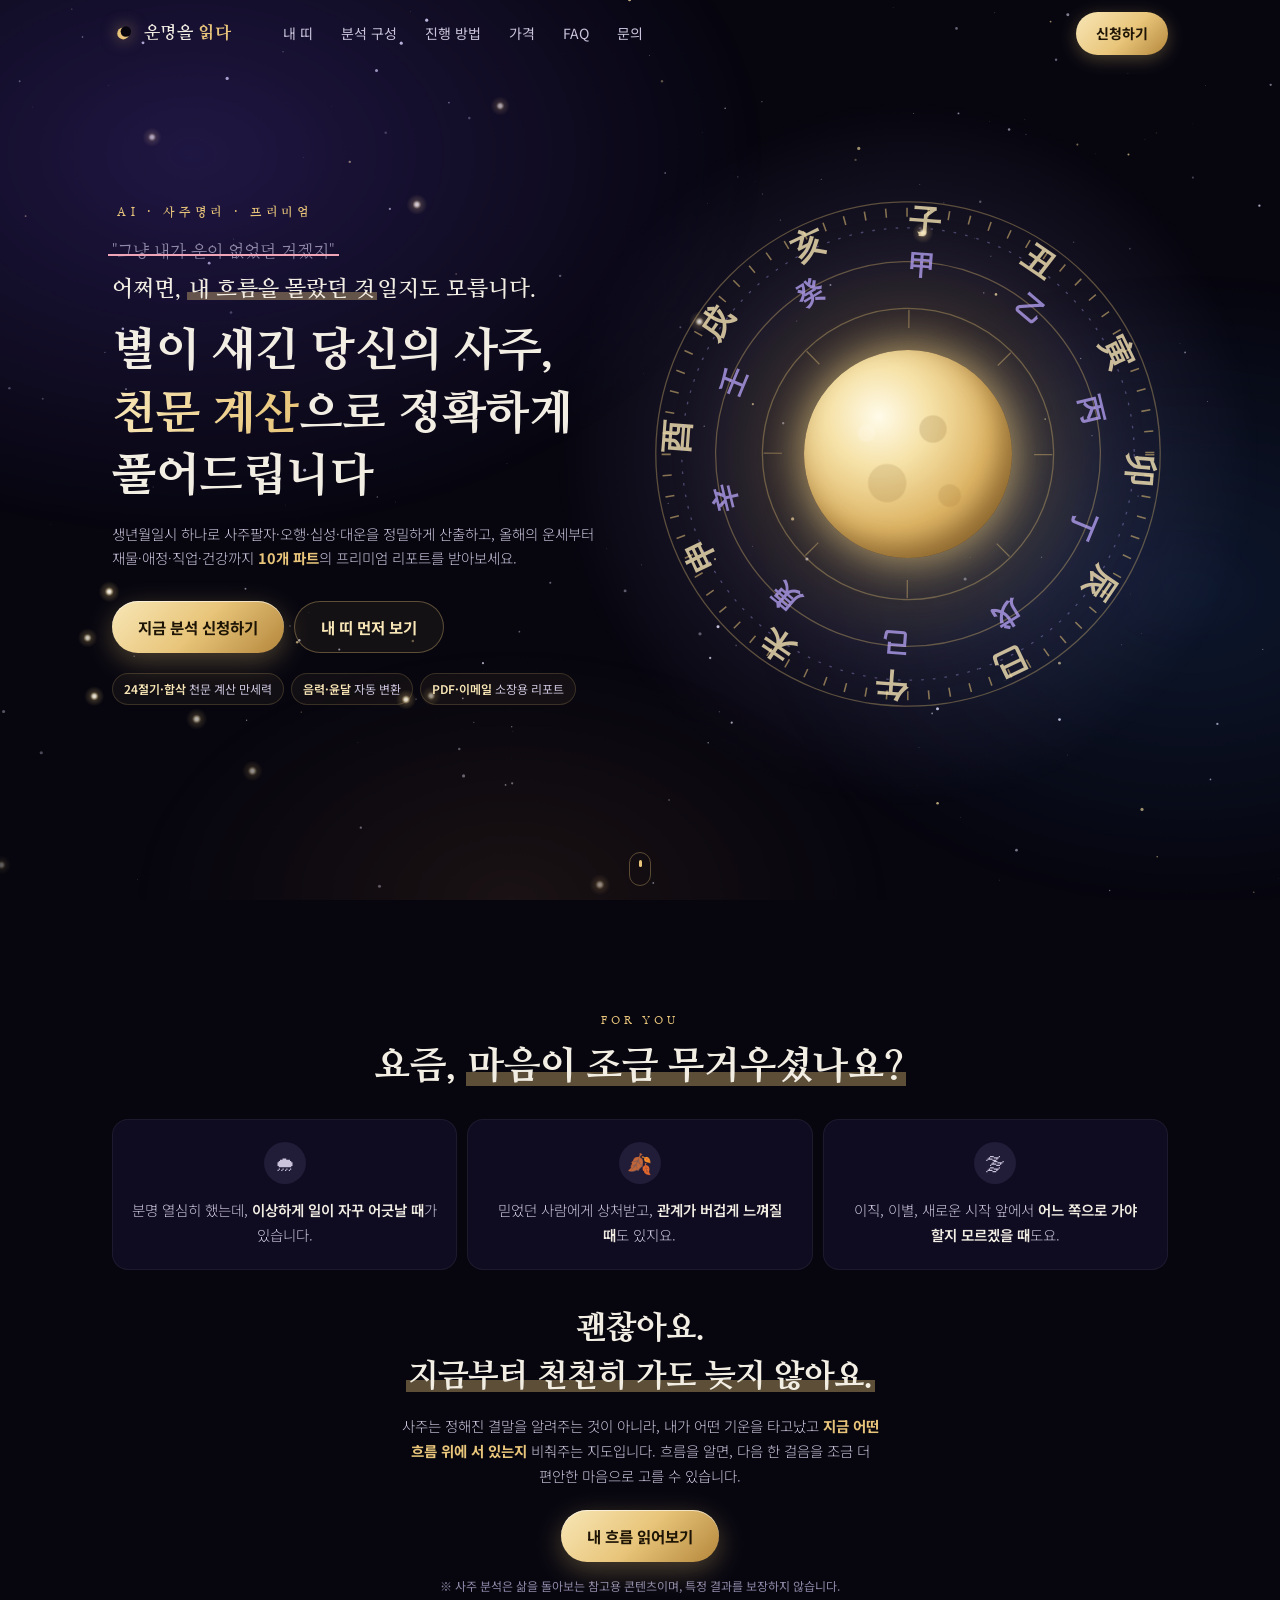
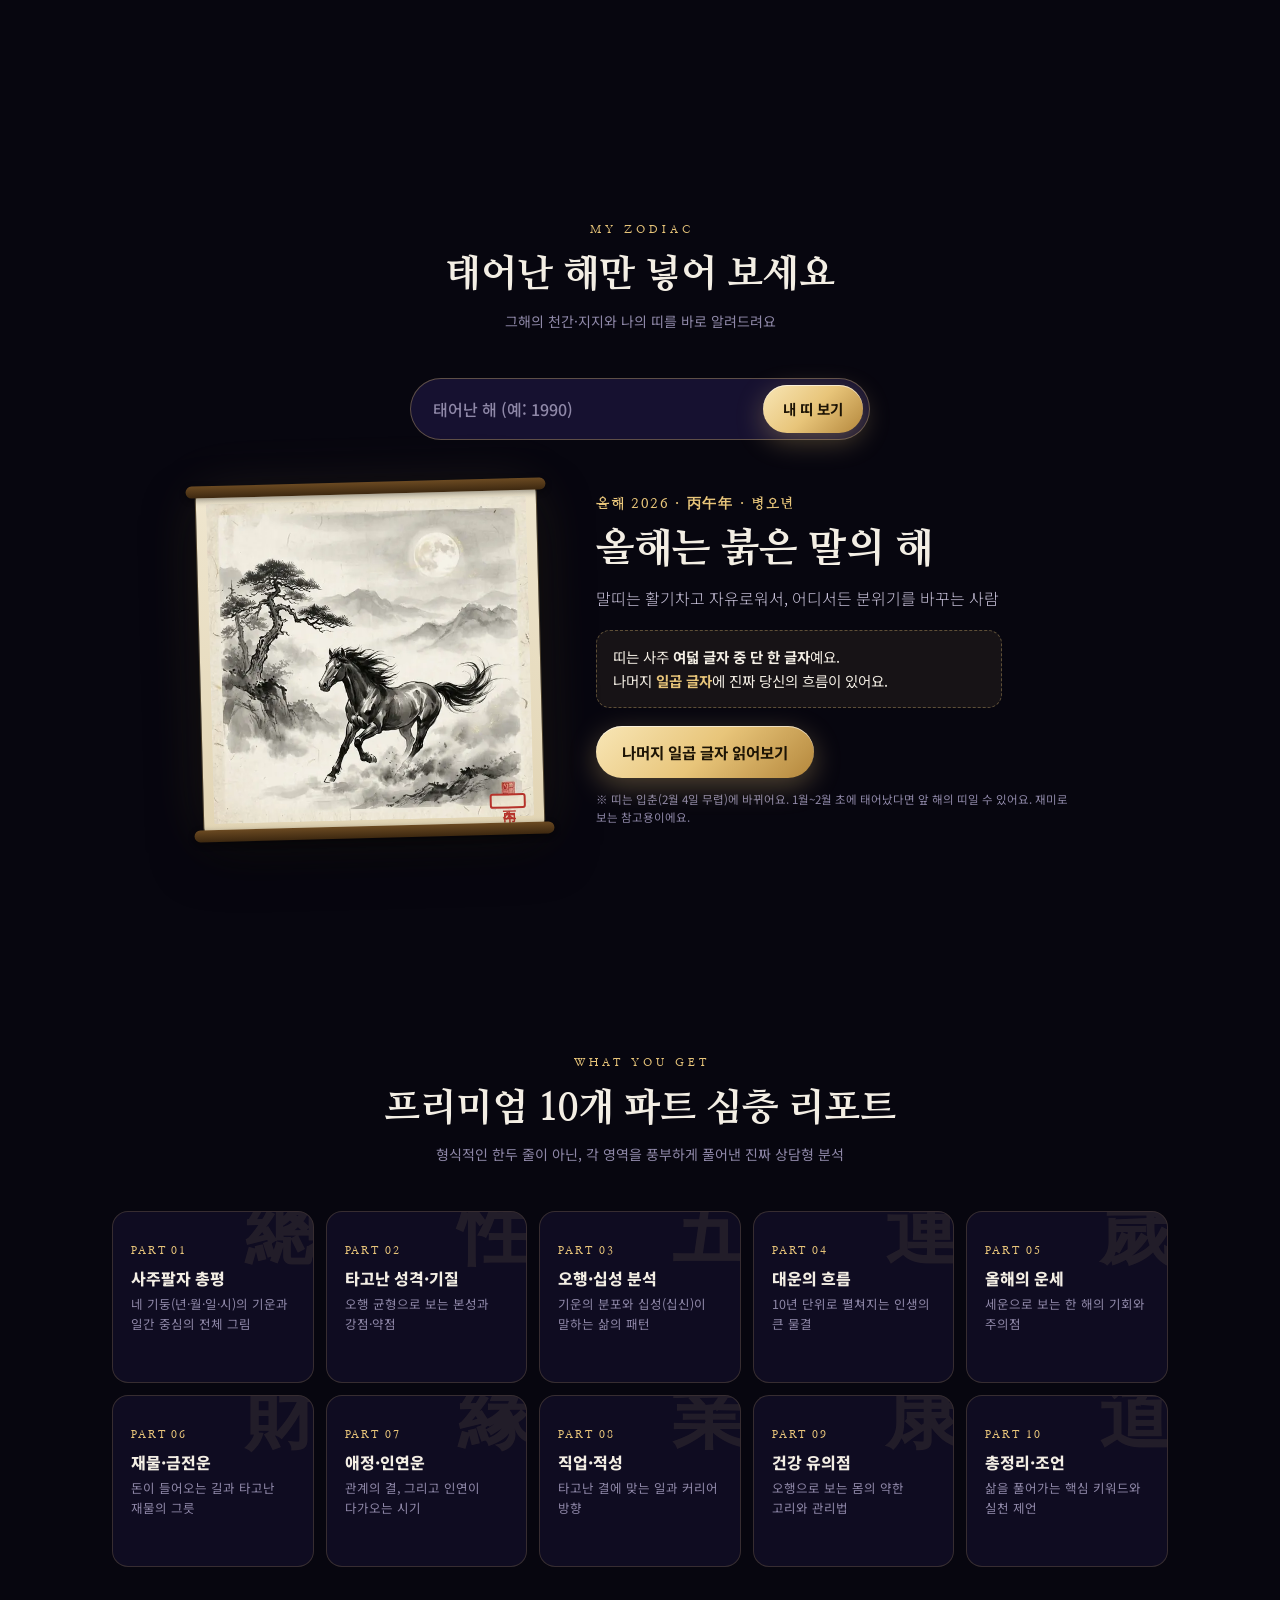
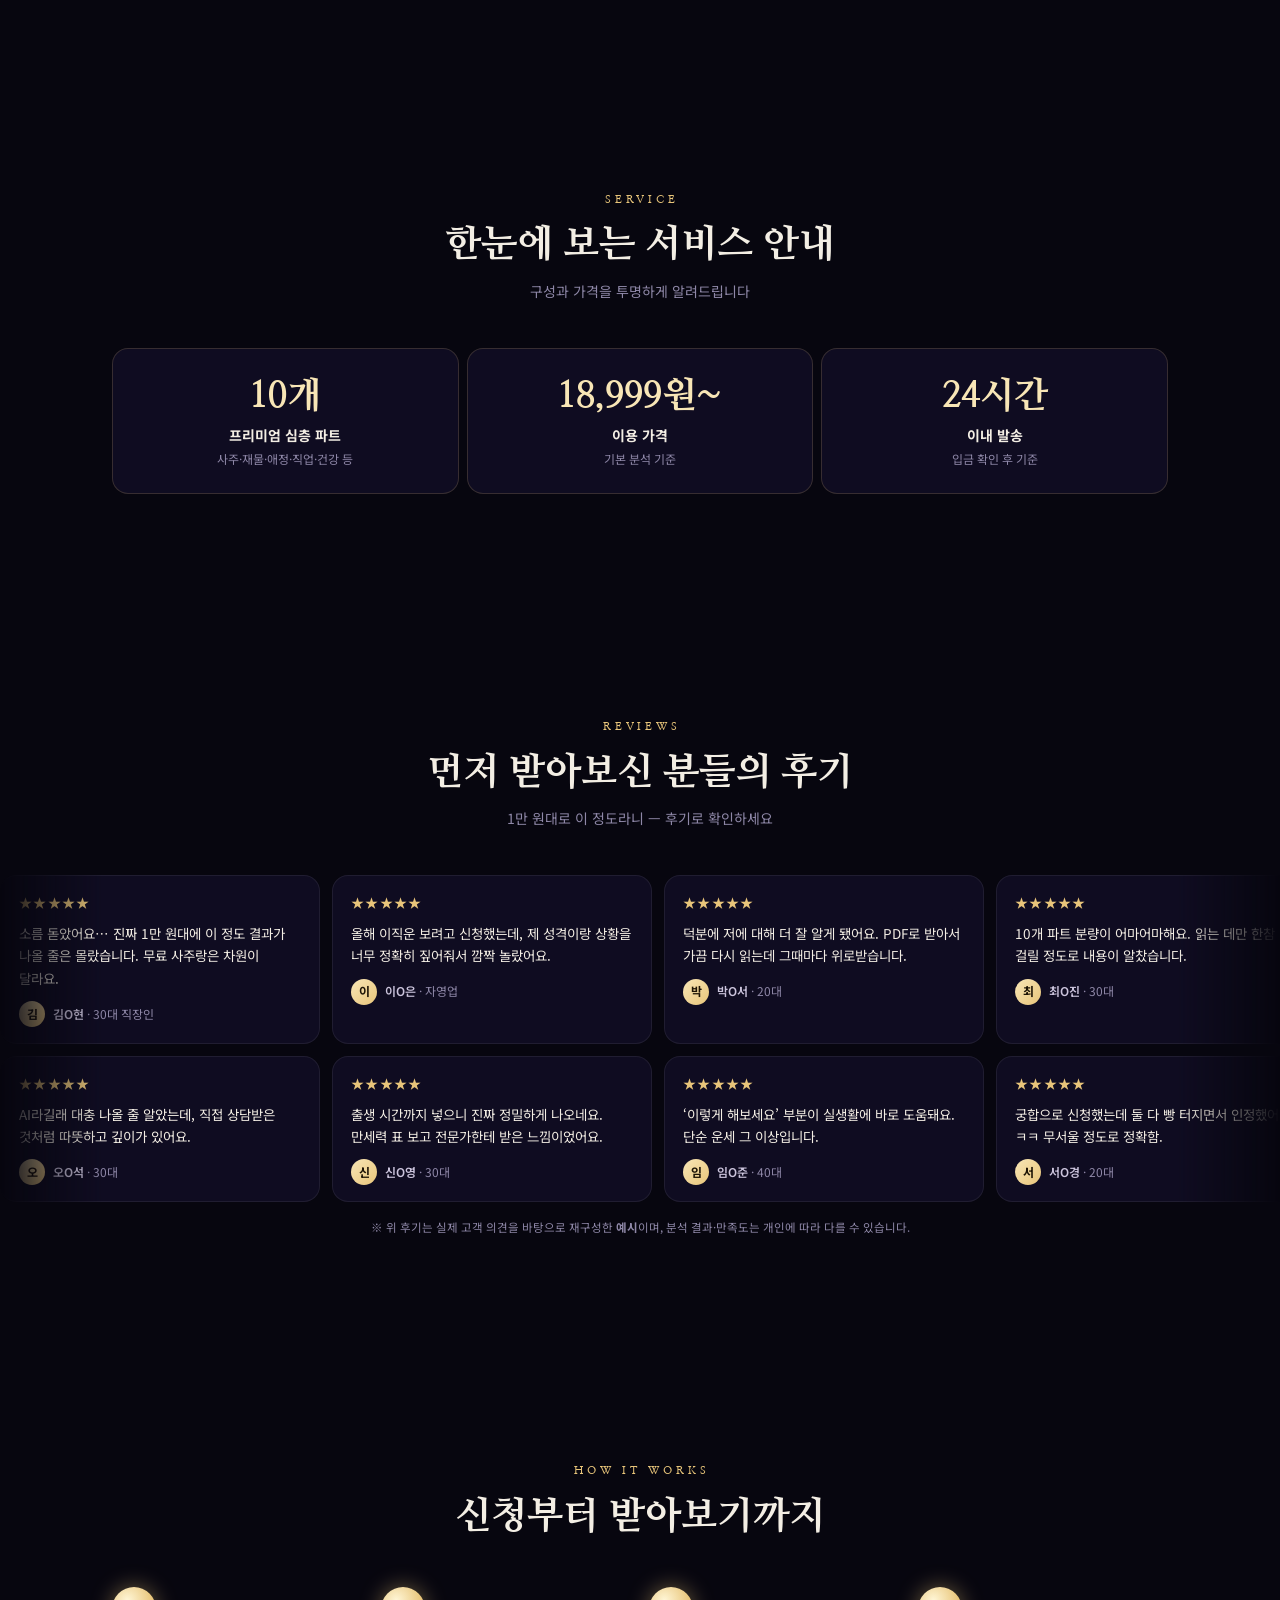
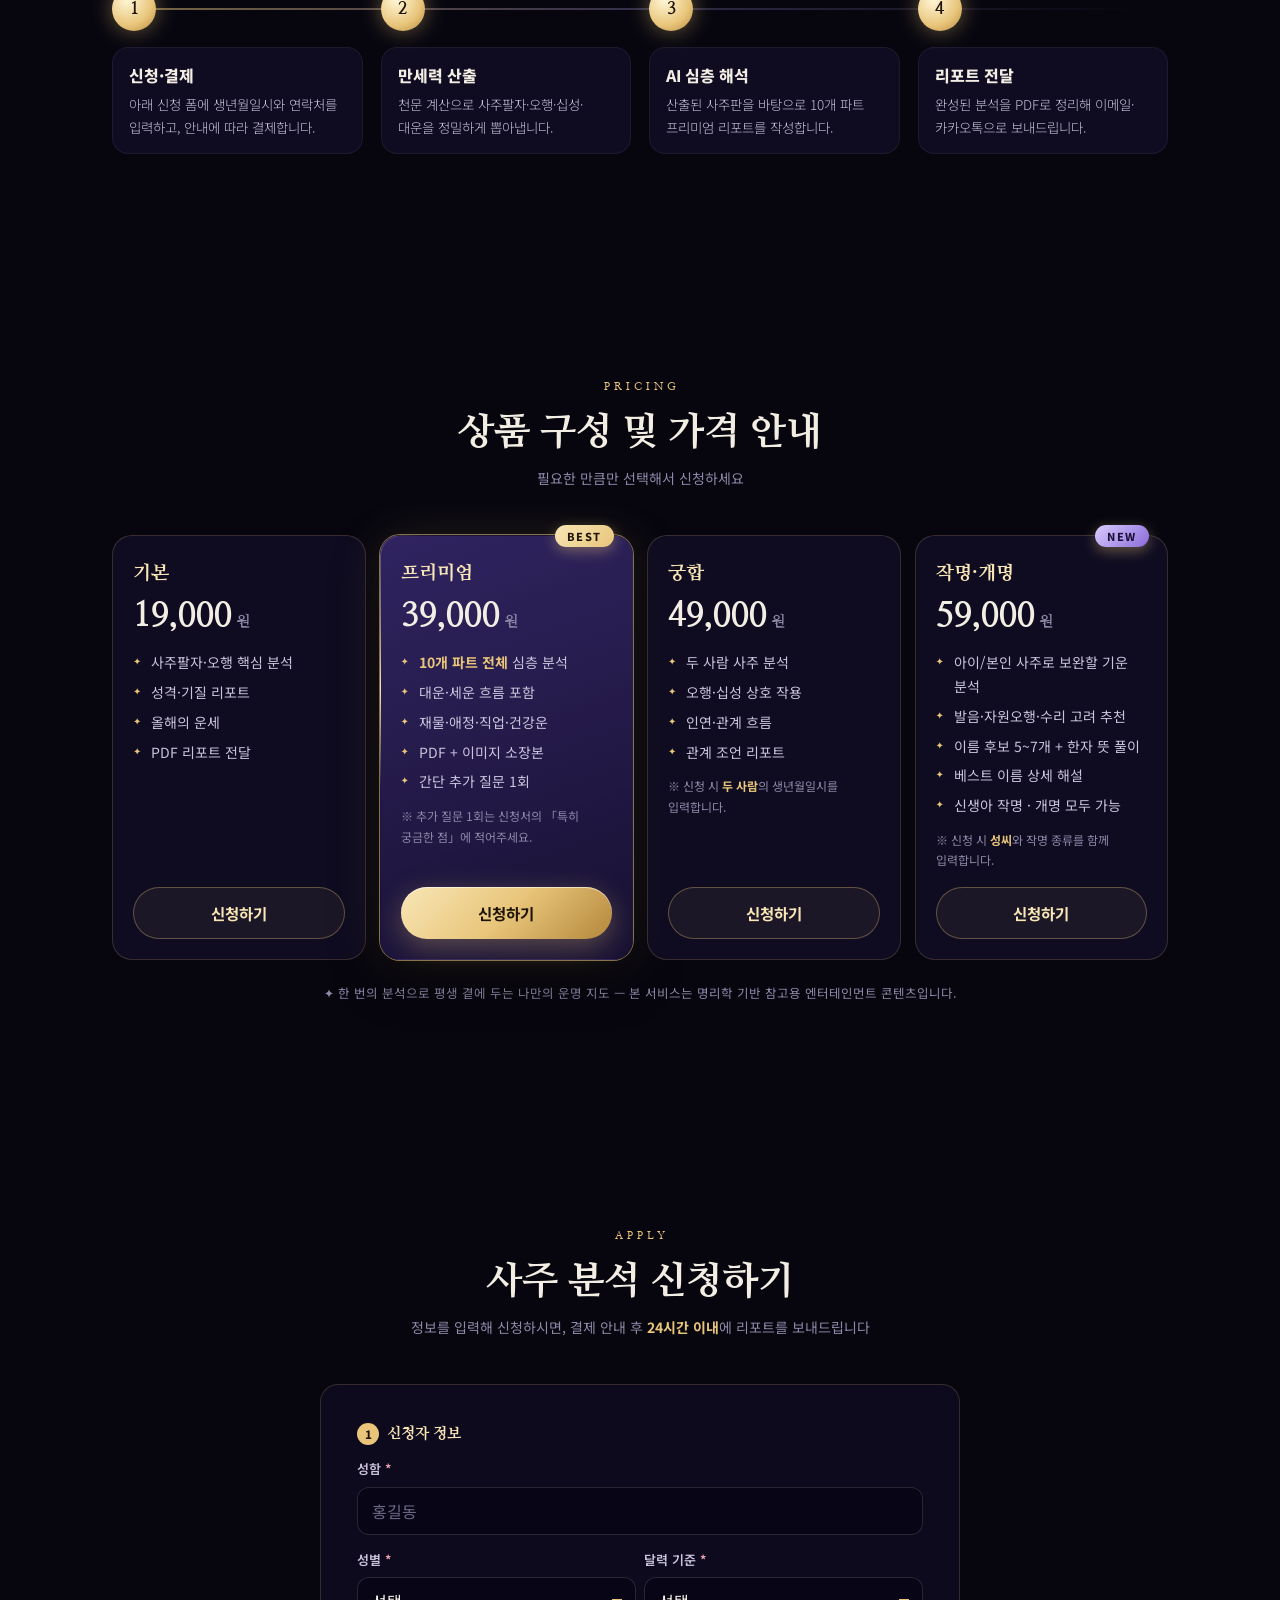
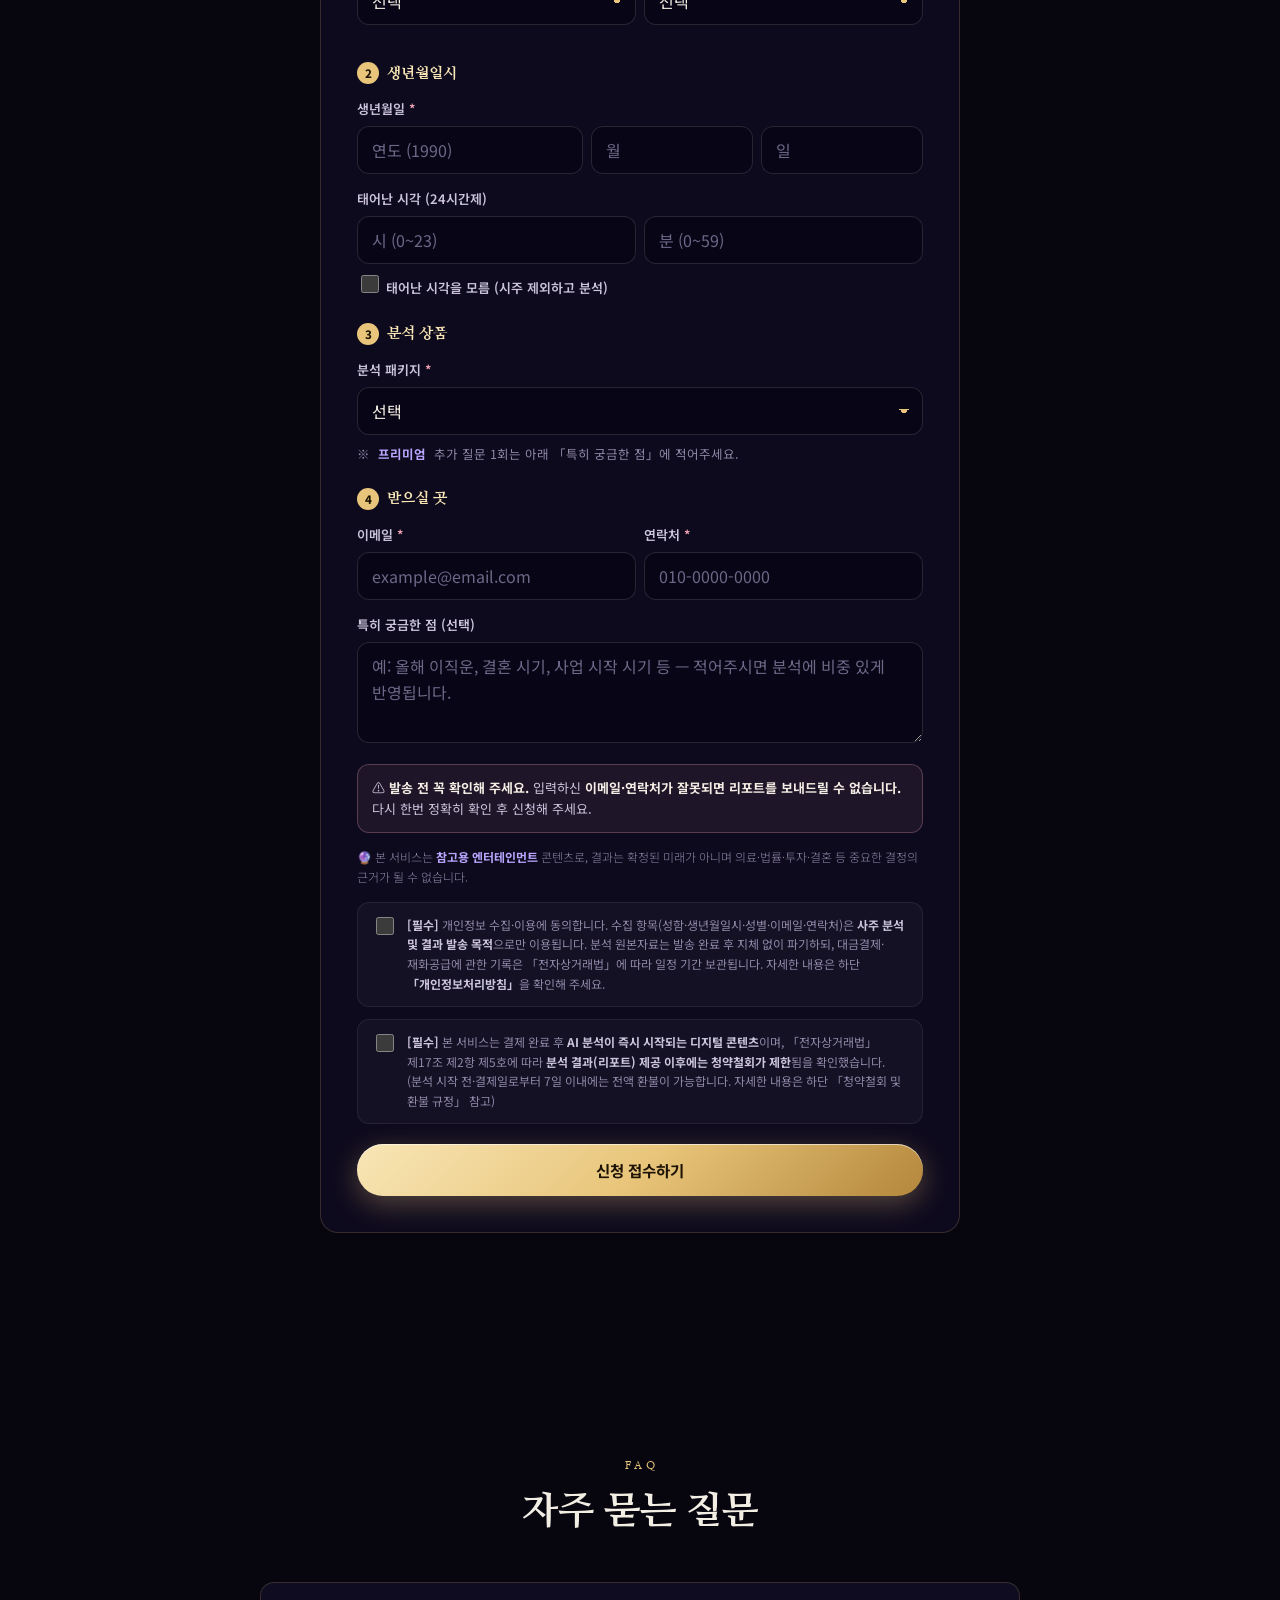
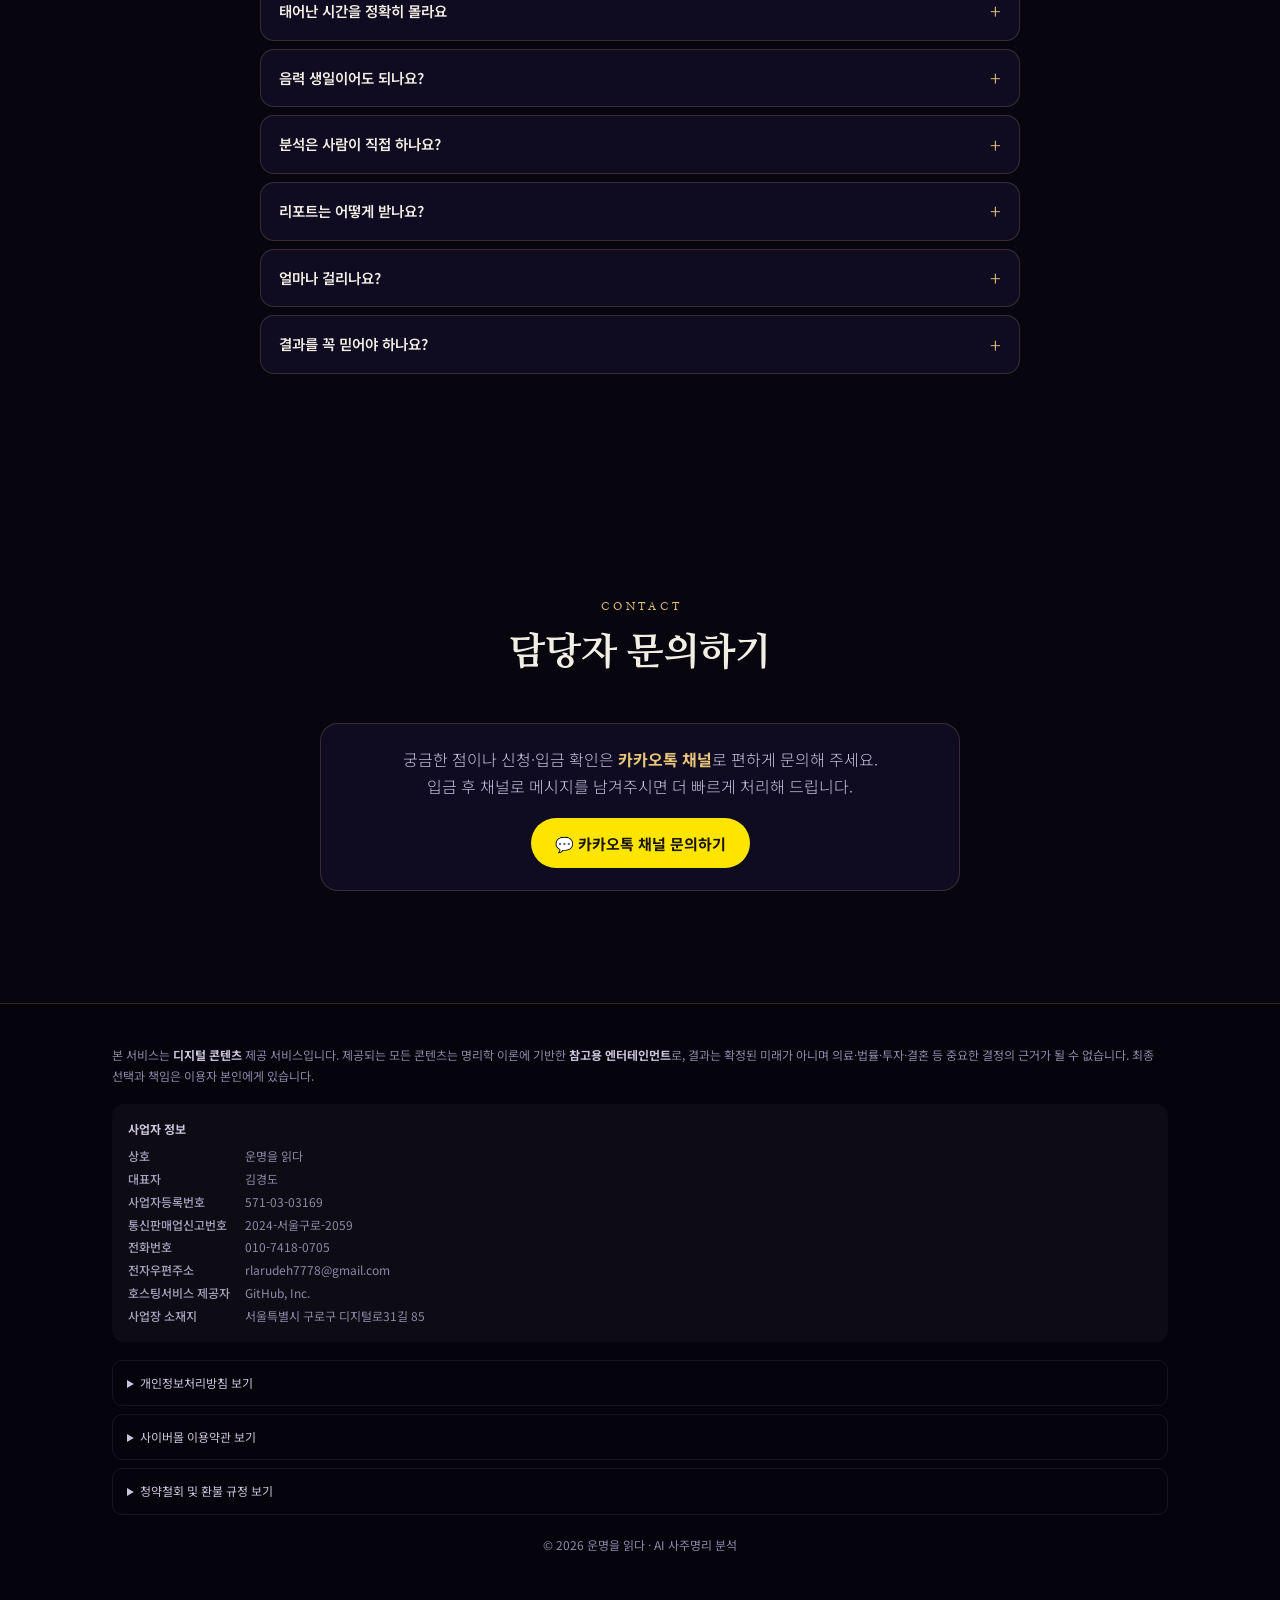
==== commit 24abf314: "휴대폰: 스토리 챕터 + 핵심 단어만 (PC 그대로) - 01 요즘 당신 → 02 내 띠 → 03 내 리포트 → 04 후기 → 05 받는 법 → 06 가격 → 07 신청 챕터 표시" ====
--- a/index.html
+++ b/index.html
@@ -33,8 +33,8 @@
 /* 처음 들어온 사람에게만 인트로(같은 창에서 다시 오면·주소에 #… 이 있으면·움직임 줄이기면 건너뜀) */
 (function(h){h.className+=' js';try{if(!matchMedia('(prefers-reduced-motion: reduce)').matches&&!location.hash&&!sessionStorage.getItem('rufIntro'))h.className+=' is-intro';}catch(e){}})(document.documentElement);
 </script>
-<link rel="stylesheet" href="/assets/site.css?v=04031627">
-<script src="/assets/site.js?v=791f70f0" defer></script>
+<link rel="stylesheet" href="/assets/site.css?v=d9610079">
+<script src="/assets/site.js?v=1f3062b8" defer></script>
 <script type="application/ld+json">
 {"@context":"https://schema.org","@graph":[
 {"@type":"Organization","@id":"https://ruf.co.kr/#org","name":"운명을 읽다","url":"https://ruf.co.kr/","logo":"https://ruf.co.kr/icon-512.png","email":"rlarudeh7778@gmail.com","telephone":"+82-10-7418-0705","sameAs":["http://pf.kakao.com/_gdCGX"]},
@@ -116,16 +116,16 @@
         <p class="h-old">"그냥 내가 운이 없었던 거겠지"</p>
         <p class="h-new">어쩌면, <span class="mk">내 흐름을 몰랐던 것</span>일지도 모릅니다.</p>
       </div>
-      <h1>별이 새긴 당신의 사주,<br><span class="gold-t">천문 계산</span>으로 정확하게 풀어드립니다</h1>
-      <p class="sub">생년월일시 하나로 사주팔자·오행·십성·대운을 정밀하게 산출하고, 올해의 운세부터 재물·애정·직업·건강까지 <b class="gold">10개 파트</b>의 프리미엄 리포트를 받아보세요.</p>
+      <h1><span class="pc-only">별이 새긴 당신의 사주,<br><span class="gold-t">천문 계산</span>으로 정확하게 풀어드립니다</span><span class="m-only">별이 새긴 내 사주,<br><span class="gold-t">정확하게</span> 읽어드려요</span></h1>
+      <p class="sub pc-only">생년월일시 하나로 사주팔자·오행·십성·대운을 정밀하게 산출하고, 올해의 운세부터 재물·애정·직업·건강까지 <b class="gold">10개 파트</b>의 프리미엄 리포트를 받아보세요.</p>
       <div class="cta-row">
         <a href="#apply" class="btn btn-gold">지금 분석 신청하기</a>
         <a href="#ddi" class="btn btn-ghost">내 띠 먼저 보기</a>
       </div>
       <div class="trust">
-        <span class="chip"><b>24절기·합삭</b> 천문 계산 만세력</span>
-        <span class="chip"><b>음력·윤달</b> 자동 변환</span>
-        <span class="chip"><b>PDF·이메일</b> 소장용 리포트</span>
+        <span class="chip"><span class="pc-only"><b>24절기·합삭</b> 천문 계산 만세력</span><span class="m-only"><b>천문</b> 만세력</span></span>
+        <span class="chip"><span class="pc-only"><b>음력·윤달</b> 자동 변환</span><span class="m-only"><b>음력·윤달</b> OK</span></span>
+        <span class="chip"><span class="pc-only"><b>PDF·이메일</b> 소장용 리포트</span><span class="m-only"><b>PDF</b> 소장</span></span>
       </div>
     </div>
   </div>
@@ -133,25 +133,27 @@
 </header>
 
 <section class="sec comfort" id="comfort"><div class="wrap">
-  <div class="cf-head" data-rv><small>FOR YOU</small><h2>요즘, <span class="mk">마음이 조금 무거우셨나요?</span></h2></div>
+  <div class="cf-head" data-rv><small><span class="pc-only">FOR YOU</span><span class="m-only ch">01 · 요즘 당신</span></small><h2>요즘, <span class="mk">마음이 조금 무거우셨나요?</span></h2></div>
   <div class="cf-list">
-    <div class="cf-card" data-rv><span class="cf-ic">🌧</span><p>분명 열심히 했는데, <b>이상하게 일이 자꾸 어긋날 때</b>가 있습니다.</p></div>
-    <div class="cf-card" data-rv><span class="cf-ic">🍂</span><p>믿었던 사람에게 상처받고, <b>관계가 버겁게 느껴질 때</b>도 있지요.</p></div>
-    <div class="cf-card" data-rv><span class="cf-ic">🌫</span><p>이직, 이별, 새로운 시작 앞에서 <b>어느 쪽으로 가야 할지 모르겠을 때</b>도요.</p></div>
+    <div class="cf-card" data-rv><span class="cf-ic">🌧</span><b class="cf-key m-only">자꾸<br>어긋나는 일</b><p class="pc-only">분명 열심히 했는데, <b>이상하게 일이 자꾸 어긋날 때</b>가 있습니다.</p></div>
+    <div class="cf-card" data-rv><span class="cf-ic">🍂</span><b class="cf-key m-only">버거운<br>관계</b><p class="pc-only">믿었던 사람에게 상처받고, <b>관계가 버겁게 느껴질 때</b>도 있지요.</p></div>
+    <div class="cf-card" data-rv><span class="cf-ic">🌫</span><b class="cf-key m-only">어디로 갈지<br>모를 때</b><p class="pc-only">이직, 이별, 새로운 시작 앞에서 <b>어느 쪽으로 가야 할지 모르겠을 때</b>도요.</p></div>
   </div>
   <div class="cf-close" data-rv>
     <p class="big">괜찮아요.<br><span class="mk">지금부터 천천히 가도 늦지 않아요.</span></p>
-    <p class="cf-p">사주는 정해진 결말을 알려주는 것이 아니라, 내가 어떤 기운을 타고났고 <b class="gold">지금 어떤 흐름 위에 서 있는지</b> 비춰주는 지도입니다. 흐름을 알면, 다음 한 걸음을 조금 더 편안한 마음으로 고를 수 있습니다.</p>
-    <a href="#apply" class="btn btn-gold">내 흐름 읽어보기</a>
-    <p class="fine">※ 사주 분석은 삶을 돌아보는 참고용 콘텐츠이며, 특정 결과를 보장하지 않습니다.</p>
+    <p class="cf-m m-only">사주는 정해진 결말이 아니라<br><b class="gold">지금 내 흐름</b>을 비추는 지도예요.</p>
+    <p class="cf-p pc-only">사주는 정해진 결말을 알려주는 것이 아니라, 내가 어떤 기운을 타고났고 <b class="gold">지금 어떤 흐름 위에 서 있는지</b> 비춰주는 지도입니다. 흐름을 알면, 다음 한 걸음을 조금 더 편안한 마음으로 고를 수 있습니다.</p>
+    <a href="#apply" class="btn btn-gold pc-only">내 흐름 읽어보기</a>
+    <a href="#ddi" class="btn btn-gold m-only">먼저, 내 띠부터 보기</a>
+    <p class="fine pc-only">※ 사주 분석은 삶을 돌아보는 참고용 콘텐츠이며, 특정 결과를 보장하지 않습니다.</p>
   </div>
 </div></section>
 
 <section class="sec ddi" id="ddi"><div class="wrap">
   <div class="stitle" data-rv>
-    <p class="k">MY ZODIAC</p>
+    <p class="k"><span class="pc-only">MY ZODIAC</span><span class="m-only ch">02 · 내 띠</span></p>
     <h2>태어난 해만 넣어 보세요</h2>
-    <p>그해의 천간·지지와 나의 띠를 바로 알려드려요</p>
+    <p class="pc-only">그해의 천간·지지와 나의 띠를 바로 알려드려요</p>
   </div>
   <div class="ddi-box" data-rv>
     <form class="ddi-form" id="ddiForm" novalidate>
@@ -166,16 +168,38 @@
         <p class="ddi-gz" id="ddiGz"></p>
         <h3 class="ddi-name" id="ddiName"></h3>
         <p class="ddi-trait" id="ddiTrait"></p>
-        <p class="ddi-hook">띠는 사주 <b>여덟 글자 중 단 한 글자</b>예요.<br>나머지 <b class="gold">일곱 글자</b>에 진짜 당신의 흐름이 있어요.</p>
+        <p class="ddi-hook"><span class="pc-only">띠는 사주 <b>여덟 글자 중 단 한 글자</b>예요.<br>나머지 <b class="gold">일곱 글자</b>에 진짜 당신의 흐름이 있어요.</span><span class="m-only">띠는 사주 <b>8글자 중 1글자</b>.<br>나머지 <b class="gold">7글자</b>가 진짜 나예요.</span></p>
         <a class="btn btn-gold" href="#apply" id="ddiGo">나머지 일곱 글자 읽어보기</a>
-        <p class="ddi-note">※ 띠는 입춘(2월 4일 무렵)에 바뀌어요. 1월~2월 초에 태어났다면 앞 해의 띠일 수 있어요. 재미로 보는 참고용이에요.</p>
-      </div>
-    </div>
-  </div>
+        <p class="ddi-note m-only">※ 입춘(2/4) 전 생일은 앞 해 띠 · 재미로 보는 참고용</p>
+        <p class="ddi-note pc-only">※ 띠는 입춘(2월 4일 무렵)에 바뀌어요. 1월~2월 초에 태어났다면 앞 해의 띠일 수 있어요. 재미로 보는 참고용이에요.</p>
+      </div>
+    </div>
+  </div>
+</div></section>
+
+<section class="sec what" id="what"><div class="wrap">
+  <div class="stitle" data-rv>
+    <p class="k"><span class="pc-only">WHAT YOU GET</span><span class="m-only ch">03 · 내 리포트</span></p>
+    <h2><span class="pc-only">프리미엄 10개 파트 심층 리포트</span><span class="m-only">그 일곱 글자를<br><span class="gold-t">10가지 이야기</span>로 풀어요</span></h2>
+    <p class="pc-only">형식적인 한두 줄이 아닌, 각 영역을 풍부하게 풀어낸 진짜 상담형 분석</p>
+  </div>
+  <div class="parts">
+    <div class="part" data-rv><span class="p-han">總</span><b class="p-key m-only">총평</b><span class="p-no">PART 01</span><h3>사주팔자 총평</h3><p>네 기둥(년·월·일·시)의 기운과 일간 중심의 전체 그림</p></div>
+    <div class="part" data-rv><span class="p-han">性</span><b class="p-key m-only">성격</b><span class="p-no">PART 02</span><h3>타고난 성격·기질</h3><p>오행 균형으로 보는 본성과 강점·약점</p></div>
+    <div class="part" data-rv><span class="p-han">五</span><b class="p-key m-only">오행</b><span class="p-no">PART 03</span><h3>오행·십성 분석</h3><p>기운의 분포와 십성(십신)이 말하는 삶의 패턴</p></div>
+    <div class="part" data-rv><span class="p-han">運</span><b class="p-key m-only">대운</b><span class="p-no">PART 04</span><h3>대운의 흐름</h3><p>10년 단위로 펼쳐지는 인생의 큰 물결</p></div>
+    <div class="part" data-rv><span class="p-han">歲</span><b class="p-key m-only">올해</b><span class="p-no">PART 05</span><h3>올해의 운세</h3><p>세운으로 보는 한 해의 기회와 주의점</p></div>
+    <div class="part" data-rv><span class="p-han">財</span><b class="p-key m-only">재물</b><span class="p-no">PART 06</span><h3>재물·금전운</h3><p>돈이 들어오는 길과 타고난 재물의 그릇</p></div>
+    <div class="part" data-rv><span class="p-han">緣</span><b class="p-key m-only">인연</b><span class="p-no">PART 07</span><h3>애정·인연운</h3><p>관계의 결, 그리고 인연이 다가오는 시기</p></div>
+    <div class="part" data-rv><span class="p-han">業</span><b class="p-key m-only">직업</b><span class="p-no">PART 08</span><h3>직업·적성</h3><p>타고난 결에 맞는 일과 커리어 방향</p></div>
+    <div class="part" data-rv><span class="p-han">康</span><b class="p-key m-only">건강</b><span class="p-no">PART 09</span><h3>건강 유의점</h3><p>오행으로 보는 몸의 약한 고리와 관리법</p></div>
+    <div class="part" data-rv><span class="p-han">道</span><b class="p-key m-only">조언</b><span class="p-no">PART 10</span><h3>총정리·조언</h3><p>삶을 풀어가는 핵심 키워드와 실천 제언</p></div>
+  </div>
+  <div class="part-say m-only" id="partSay" aria-live="polite"><b id="partSayT"></b><p id="partSayP"></p></div>
 </div></section>
 
 <section class="sec stats" id="stats"><div class="wrap">
-  <div class="stitle" data-rv>
+  <div class="stitle pc-only" data-rv>
     <p class="k">SERVICE</p>
     <h2>한눈에 보는 서비스 안내</h2>
     <p>구성과 가격을 투명하게 알려드립니다</p>
@@ -190,9 +214,9 @@
 <section class="sec reviews" id="reviews">
   <div class="wrap">
     <div class="stitle" data-rv>
-      <p class="k">REVIEWS</p>
-      <h2>먼저 받아보신 분들의 후기</h2>
-      <p>1만 원대로 이 정도라니 — 후기로 확인하세요</p>
+      <p class="k"><span class="pc-only">REVIEWS</span><span class="m-only ch">04 · 후기</span></p>
+      <h2><span class="pc-only">먼저 받아보신 분들의 후기</span><span class="m-only">1만 원대인데<br><span class="gold-t">이런 반응</span>이에요</span></h2>
+      <p class="pc-only">1만 원대로 이 정도라니 — 후기로 확인하세요</p>
     </div>
   </div>
   <div class="rev-rows">
@@ -220,30 +244,11 @@
   <div class="wrap"><p class="rev-disc">※ 위 후기는 실제 고객 의견을 바탕으로 재구성한 <b>예시</b>이며, 분석 결과·만족도는 개인에 따라 다를 수 있습니다.</p></div>
 </section>
 
-<section class="sec what" id="what"><div class="wrap">
-  <div class="stitle" data-rv>
-    <p class="k">WHAT YOU GET</p>
-    <h2>프리미엄 10개 파트 심층 리포트</h2>
-    <p>형식적인 한두 줄이 아닌, 각 영역을 풍부하게 풀어낸 진짜 상담형 분석</p>
-  </div>
-  <div class="parts">
-    <div class="part" data-rv><span class="p-han">總</span><span class="p-no">PART 01</span><h3>사주팔자 총평</h3><p>네 기둥(년·월·일·시)의 기운과 일간 중심의 전체 그림</p></div>
-    <div class="part" data-rv><span class="p-han">性</span><span class="p-no">PART 02</span><h3>타고난 성격·기질</h3><p>오행 균형으로 보는 본성과 강점·약점</p></div>
-    <div class="part" data-rv><span class="p-han">五</span><span class="p-no">PART 03</span><h3>오행·십성 분석</h3><p>기운의 분포와 십성(십신)이 말하는 삶의 패턴</p></div>
-    <div class="part" data-rv><span class="p-han">運</span><span class="p-no">PART 04</span><h3>대운의 흐름</h3><p>10년 단위로 펼쳐지는 인생의 큰 물결</p></div>
-    <div class="part" data-rv><span class="p-han">歲</span><span class="p-no">PART 05</span><h3>올해의 운세</h3><p>세운으로 보는 한 해의 기회와 주의점</p></div>
-    <div class="part" data-rv><span class="p-han">財</span><span class="p-no">PART 06</span><h3>재물·금전운</h3><p>돈이 들어오는 길과 타고난 재물의 그릇</p></div>
-    <div class="part" data-rv><span class="p-han">緣</span><span class="p-no">PART 07</span><h3>애정·인연운</h3><p>관계의 결, 그리고 인연이 다가오는 시기</p></div>
-    <div class="part" data-rv><span class="p-han">業</span><span class="p-no">PART 08</span><h3>직업·적성</h3><p>타고난 결에 맞는 일과 커리어 방향</p></div>
-    <div class="part" data-rv><span class="p-han">康</span><span class="p-no">PART 09</span><h3>건강 유의점</h3><p>오행으로 보는 몸의 약한 고리와 관리법</p></div>
-    <div class="part" data-rv><span class="p-han">道</span><span class="p-no">PART 10</span><h3>총정리·조언</h3><p>삶을 풀어가는 핵심 키워드와 실천 제언</p></div>
-  </div>
-</div></section>
 
 <section class="sec how" id="how"><div class="wrap">
   <div class="stitle" data-rv>
-    <p class="k">HOW IT WORKS</p>
-    <h2>신청부터 받아보기까지</h2>
+    <p class="k"><span class="pc-only">HOW IT WORKS</span><span class="m-only ch">05 · 받는 법</span></p>
+    <h2><span class="pc-only">신청부터 받아보기까지</span><span class="m-only">받는 건,<br><span class="gold-t">4단계</span>면 끝</span></h2>
   </div>
   <ol class="steps">
     <li class="step" data-rv><span class="s-no">1</span><div><h3>신청·결제</h3><p>아래 신청 폼에 생년월일시와 연락처를 입력하고, 안내에 따라 결제합니다.</p></div></li>
@@ -255,14 +260,15 @@
 
 <section class="sec price" id="price"><div class="wrap">
   <div class="stitle" data-rv>
-    <p class="k">PRICING</p>
-    <h2>상품 구성 및 가격 안내</h2>
-    <p>필요한 만큼만 선택해서 신청하세요</p>
+    <p class="k"><span class="pc-only">PRICING</span><span class="m-only ch">06 · 가격</span></p>
+    <h2><span class="pc-only">상품 구성 및 가격 안내</span><span class="m-only">나에게 맞는 걸로<br><span class="gold-t">골라요</span></span></h2>
+    <p class="pc-only">필요한 만큼만 선택해서 신청하세요</p>
   </div>
   <div class="plans">
     <div class="plan" data-rv>
       <h3>기본</h3>
       <div class="pr">19,000<small> 원</small></div>
+      <p class="p-one m-only">핵심 분석 + 올해 운세</p>
       <ul>
         <li>사주팔자·오행 핵심 분석</li>
         <li>성격·기질 리포트</li>
@@ -275,6 +281,7 @@
       <span class="tag">BEST</span>
       <h3>프리미엄</h3>
       <div class="pr">39,000<small> 원</small></div>
+      <p class="p-chips m-only"><span>10개 파트 전체</span><span>대운·세운</span><span>재물·애정·직업·건강</span><span>추가 질문 1회</span></p>
       <ul>
         <li><b class="gold">10개 파트 전체</b> 심층 분석</li>
         <li>대운·세운 흐름 포함</li>
@@ -288,6 +295,7 @@
     <div class="plan" data-rv>
       <h3>궁합</h3>
       <div class="pr">49,000<small> 원</small></div>
+      <p class="p-one m-only">두 사람의 인연 흐름</p>
       <ul>
         <li>두 사람 사주 분석</li>
         <li>오행·십성 상호 작용</li>
@@ -301,6 +309,7 @@
       <span class="tag tag-new">NEW</span>
       <h3>작명·개명</h3>
       <div class="pr">59,000<small> 원</small></div>
+      <p class="p-one m-only">이름 후보 5~7개 + 한자 풀이</p>
       <ul>
         <li>아이/본인 사주로 보완할 기운 분석</li>
         <li>발음·자원오행·수리 고려 추천</li>
@@ -312,14 +321,15 @@
       <a href="#apply" class="btn btn-ghost" onclick="pickPkg('작명')">신청하기</a>
     </div>
   </div>
-  <p class="note center">✦ 한 번의 분석으로 평생 곁에 두는 나만의 운명 지도 — 본 서비스는 명리학 기반 참고용 엔터테인먼트 콘텐츠입니다.</p>
+  <p class="note center pc-only">✦ 한 번의 분석으로 평생 곁에 두는 나만의 운명 지도 — 본 서비스는 명리학 기반 참고용 엔터테인먼트 콘텐츠입니다.</p>
 </div></section>
 
 <section class="sec apply" id="apply"><div class="wrap">
   <div class="stitle" data-rv>
-    <p class="k">APPLY</p>
-    <h2>사주 분석 신청하기</h2>
-    <p>정보를 입력해 신청하시면, 결제 안내 후 <b class="gold">24시간 이내</b>에 리포트를 보내드립니다</p>
+    <p class="k"><span class="pc-only">APPLY</span><span class="m-only ch">07 · 신청</span></p>
+    <h2><span class="pc-only">사주 분석 신청하기</span><span class="m-only">이제, 내 흐름을<br><span class="gold-t">읽어볼 차례</span>예요</span></h2>
+    <p class="m-only">입금 확인 후 <b class="gold">24시간</b> 안에 보내드려요</p>
+    <p class="pc-only">정보를 입력해 신청하시면, 결제 안내 후 <b class="gold">24시간 이내</b>에 리포트를 보내드립니다</p>
   </div>
 
   <div class="card formwrap" id="formCard">
@@ -484,22 +494,27 @@
         <textarea name="궁금한점" rows="3" placeholder="예: 올해 이직운, 결혼 시기, 사업 시작 시기 등 — 적어주시면 분석에 비중 있게 반영됩니다."></textarea>
       </div>
 
-      <div class="notice">⚠️ <b>발송 전 꼭 확인해 주세요.</b> 입력하신 <b>이메일·연락처가 잘못되면 리포트를 보내드릴 수 없습니다.</b> 다시 한번 정확히 확인 후 신청해 주세요.</div>
-      <p class="ent">🔮 본 서비스는 <b class="lav">참고용 엔터테인먼트</b> 콘텐츠로, 결과는 확정된 미래가 아니며 의료·법률·투자·결혼 등 중요한 결정의 근거가 될 수 없습니다.</p>
+      <div class="notice m-only">⚠️ <b>이메일·연락처</b>를 한 번 더 확인해 주세요. 틀리면 보내드릴 수 없어요.</div>
+      <div class="notice pc-only">⚠️ <b>발송 전 꼭 확인해 주세요.</b> 입력하신 <b>이메일·연락처가 잘못되면 리포트를 보내드릴 수 없습니다.</b> 다시 한번 정확히 확인 후 신청해 주세요.</div>
+      <p class="ent m-only">🔮 <b class="lav">참고용 엔터테인먼트</b> 콘텐츠예요.</p>
+      <p class="ent pc-only">🔮 본 서비스는 <b class="lav">참고용 엔터테인먼트</b> 콘텐츠로, 결과는 확정된 미래가 아니며 의료·법률·투자·결혼 등 중요한 결정의 근거가 될 수 없습니다.</p>
 
       <label class="agree">
         <input type="checkbox" id="agree" required>
-        <span><b class="gold">[필수]</b> 개인정보 수집·이용에 동의합니다. 수집 항목(성함·생년월일시·성별·이메일·연락처)은 <b>사주 분석 및 결과 발송 목적</b>으로만 이용됩니다. 분석 원본자료는 발송 완료 후 지체 없이 파기하되, 대금결제·재화공급에 관한 기록은 「전자상거래법」에 따라 일정 기간 보관됩니다. 자세한 내용은 하단 <b>「개인정보처리방침」</b>을 확인해 주세요.</span>
+        <span><b class="gold">[필수]</b> <span class="ag-t m-only">개인정보 수집·이용 동의</span><span class="ag-full">개인정보 수집·이용에 동의합니다. 수집 항목(성함·생년월일시·성별·이메일·연락처)은 <b>사주 분석 및 결과 발송 목적</b>으로만 이용됩니다. 분석 원본자료는 발송 완료 후 지체 없이 파기하되, 대금결제·재화공급에 관한 기록은 「전자상거래법」에 따라 일정 기간 보관됩니다. 자세한 내용은 하단 <b>「개인정보처리방침」</b>을 확인해 주세요.</span></span>
+        <button type="button" class="ag-more m-only" aria-expanded="false">내용</button>
       </label>
 
       <label class="agree">
         <input type="checkbox" id="agreeWithdraw" required>
-        <span><b class="gold">[필수]</b> 본 서비스는 결제 완료 후 <b>AI 분석이 즉시 시작되는 디지털 콘텐츠</b>이며, 「전자상거래법」 제17조 제2항 제5호에 따라 <b>분석 결과(리포트) 제공 이후에는 청약철회가 제한</b>됨을 확인했습니다. (분석 시작 전·결제일로부터 7일 이내에는 전액 환불이 가능합니다. 자세한 내용은 하단 「청약철회 및 환불 규정」 참고)</span>
+        <span><b class="gold">[필수]</b> <span class="ag-t m-only">결제 후 청약철회 제한 확인</span><span class="ag-full">본 서비스는 결제 완료 후 <b>AI 분석이 즉시 시작되는 디지털 콘텐츠</b>이며, 「전자상거래법」 제17조 제2항 제5호에 따라 <b>분석 결과(리포트) 제공 이후에는 청약철회가 제한</b>됨을 확인했습니다. (분석 시작 전·결제일로부터 7일 이내에는 전액 환불이 가능합니다. 자세한 내용은 하단 「청약철회 및 환불 규정」 참고)</span></span>
+        <button type="button" class="ag-more m-only" aria-expanded="false">내용</button>
       </label>
 
       <label class="agree" id="agreePartnerBox" style="display:none">
         <input type="checkbox" id="agreePartner">
-        <span><b class="gold">[필수]</b> <b>본인이 아닌 제3자(상대방·자녀 등)의 개인정보</b>를 입력함에 있어, 해당 정보주체 본인(또는 법정대리인)의 <b>동의를 받았음을 확인</b>합니다. 입력된 제3자 정보는 이 분석 목적 외로 이용되지 않습니다.</span>
+        <span><b class="gold">[필수]</b> <span class="ag-t m-only">제3자(상대방·자녀) 정보 입력 동의 확인</span><span class="ag-full"><b>본인이 아닌 제3자(상대방·자녀 등)의 개인정보</b>를 입력함에 있어, 해당 정보주체 본인(또는 법정대리인)의 <b>동의를 받았음을 확인</b>합니다. 입력된 제3자 정보는 이 분석 목적 외로 이용되지 않습니다.</span></span>
+        <button type="button" class="ag-more m-only" aria-expanded="false">내용</button>
       </label>
 
       <button type="submit" class="btn btn-gold btn-block">신청 접수하기</button>
@@ -534,7 +549,7 @@
 
 <section class="sec faq-sec" id="faq"><div class="wrap">
   <div class="stitle" data-rv>
-    <p class="k">FAQ</p>
+    <p class="k"><span class="pc-only">FAQ</span><span class="m-only ch">궁금한 점</span></p>
     <h2>자주 묻는 질문</h2>
   </div>
   <div class="faq">
@@ -549,11 +564,12 @@
 
 <section class="sec contact" id="contact"><div class="wrap">
   <div class="stitle" data-rv>
-    <p class="k">CONTACT</p>
+    <p class="k"><span class="pc-only">CONTACT</span><span class="m-only ch">문의</span></p>
     <h2>담당자 문의하기</h2>
   </div>
   <div class="card contact-card" data-rv>
-    <p>궁금한 점이나 신청·입금 확인은 <b class="gold">카카오톡 채널</b>로 편하게 문의해 주세요.<br>입금 후 채널로 메시지를 남겨주시면 더 빠르게 처리해 드립니다.</p>
+    <p class="m-only">궁금한 건 <b class="gold">카톡</b>으로 편하게 물어보세요.</p>
+    <p class="pc-only">궁금한 점이나 신청·입금 확인은 <b class="gold">카카오톡 채널</b>로 편하게 문의해 주세요.<br>입금 후 채널로 메시지를 남겨주시면 더 빠르게 처리해 드립니다.</p>
     <a href="http://pf.kakao.com/_gdCGX" target="_blank" rel="noopener" class="kakao-btn">💬 카카오톡 채널 문의하기</a>
   </div>
 </div></section>
--- a/assets/site.css
+++ b/assets/site.css
@@ -368,8 +368,85 @@
 .mbar-go small { font-size: 10.5px; font-weight: 600; opacity: .8; }
 .mbar-go b { font-size: 15px; }
 
+/* ── 휴대폰 전용: 스토리 챕터 + 핵심 단어만 (11-19 사용자 「모바일은 글이 너무 많아, 핵심 단어·후킹 문구만, 스토리형으로」) ──
+   기준 한 곳 719.98px — 짧은 문구는 HTML 의 .m-only, PC 문구는 .pc-only */
+@media (max-width: 719.98px) {
+  .pc-only { display: none !important; }
+  .sec { padding: 66px 0; }
+  .sec:not(.stats)::before { content: ""; position: absolute; left: 50%; top: 0; width: 1px; height: 42px; background: linear-gradient(transparent, rgba(232, 197, 122, .6)); }
+  .ch { display: inline-flex; align-items: center; gap: 6px; padding: 5px 12px 5px 10px; border-radius: 99px; border: 1px solid var(--line-2); background: rgba(232, 197, 122, .07);
+    color: var(--gold-hi); font: 700 12px var(--sans); letter-spacing: .04em; }
+  .ch::before { content: "✦"; font-size: 10px; color: var(--gold); }
+  .k, .cf-head small { letter-spacing: normal; padding-left: 0; }
+  .stitle { margin-bottom: 24px; }
+  .stitle h2, .cf-head h2 { margin-top: 14px; font-size: 26px; line-height: 1.42; }
+  .stitle > p.m-only { margin-top: 8px; color: var(--mist); font-size: 14px; }
+  /* 첫 화면 */
+  h1 { font-size: 30px; }
+  .cta-row { margin-top: 26px; }
+  /* 01 요즘 당신 */
+  .cf-list { grid-template-columns: repeat(3, 1fr); gap: 8px; margin: 22px 0 30px; }
+  .cf-card { flex-direction: column; justify-content: center; text-align: center; gap: 10px; padding: 18px 6px; }
+  .cf-key { font-size: 13.5px; line-height: 1.45; color: var(--ink); font-weight: 700; }
+  .cf-m { margin: 14px 0 22px; color: var(--mist); font-size: 15px; line-height: 1.75; }
+  /* 02 내 띠 */
+  .ddi-hook { font-size: 15.5px; margin: 16px auto; }
+  /* 03 내 리포트: 한자 타일, 누르면 한 줄 설명 */
+  .parts { grid-template-columns: repeat(5, 1fr); gap: 6px; }
+  .part { padding: 12px 0 10px; text-align: center; cursor: pointer; -webkit-tap-highlight-color: transparent; transition: background .25s, border-color .25s; }
+  .part .p-no, .part h3, .part p { display: none; }
+  .part .p-han { position: static; display: block; font-size: 27px; line-height: 1.15; color: var(--gold-hi); opacity: .9; }
+  .part.in .p-han { animation: none; }
+  .p-key { display: block; margin-top: 3px; font-size: 12px; font-weight: 600; color: var(--mist); }
+  .part.sel { background: linear-gradient(160deg, rgba(232, 197, 122, .24), rgba(232, 197, 122, .06)); border-color: var(--gold); }
+  .part.sel .p-key { color: var(--gold-hi); }
+  .part-say { margin-top: 12px; padding: 14px 16px; min-height: 78px; border-radius: 14px; background: var(--card-2); border: 1px solid var(--line-2); text-align: center; }
+  .part-say b { font-family: var(--serif); font-size: 16px; color: var(--gold-hi); }
+  .part-say p { margin-top: 4px; color: var(--mist); font-size: 13.5px; line-height: 1.6; }
+  /* 숫자: 제목 없이 이어짐 */
+  .stats { padding: 0 0 18px; }
+  .ssub { display: none; }
+  /* 04 후기: 한 줄만, 세 줄까지 */
+  .rev-row.r2 { display: none; }
+  .rev { width: 240px; }
+  .rtext { display: -webkit-box; -webkit-line-clamp: 3; -webkit-box-orient: vertical; overflow: hidden; }
+  /* 05 받는 법: 4칸 한 줄 */
+  .steps { grid-template-columns: repeat(4, 1fr); gap: 6px; max-width: none; }
+  .steps::before { left: 12.5%; right: 12.5%; top: 21px; bottom: auto; width: auto; height: 2px; background: linear-gradient(90deg, var(--gold), rgba(185, 166, 255, .6)); }
+  .step { flex-direction: column; align-items: center; gap: 10px; text-align: center; }
+  .step > div { padding: 0; background: none; border: 0; }
+  .step h3 { font-size: 13px; line-height: 1.4; }
+  .step p { display: none; }
+  /* 06 가격: 프리미엄은 핵심 단어, 나머지는 한 줄 */
+  .plans { gap: 10px; }
+  .plan ul, .pnote { display: none; }
+  .p-chips { display: flex; flex-wrap: wrap; gap: 6px; margin: 12px 0 16px; }
+  .p-chips span { padding: 4px 10px; border-radius: 99px; background: rgba(232, 197, 122, .12); border: 1px solid var(--line-2); color: var(--gold-hi); font-size: 12px; font-weight: 600; }
+  .plan:not(.feat) { display: grid; grid-template-columns: 1fr auto; align-items: center; column-gap: 12px; padding: 16px 18px; }
+  .plan:not(.feat) h3 { font-size: 17px; }
+  .plan:not(.feat) .pr { grid-column: 2; grid-row: 1 / span 2; margin: 0; font-size: 24px; }
+  .plan:not(.feat) .pr small { font-size: 12px; }
+  .plan:not(.feat) .p-one { grid-column: 1; margin-top: 2px; color: var(--mut); font-size: 12.5px; }
+  .plan:not(.feat) .btn { grid-column: 1 / -1; margin-top: 12px; min-height: 44px; font-size: 14px; }
+  /* 07 신청: 동의는 제목만, 「내용」을 누르면 전문 */
+  .hint-mist { display: none; }
+  .agree { align-items: center; }
+  .agree > span { flex: 1; }
+  .ag-t { color: var(--ink); font-weight: 600; font-size: 13.5px; }
+  .ag-full { display: none; }
+  .agree.open .ag-full { display: block; margin-top: 8px; }
+  .ag-more { flex: none; align-self: flex-start; padding: 4px 11px; border-radius: 99px; border: 1px solid var(--line-2); background: none; color: var(--gold-hi); font: 600 12px var(--sans); cursor: pointer; }
+  /* 읽는 만큼 차오르는 금빛 줄(지원하는 브라우저만) */
+  @supports (animation-timeline: scroll()) {
+    .nav::after { content: ""; position: absolute; left: 0; right: 0; bottom: -1px; height: 2px; background: linear-gradient(90deg, var(--gold-lo), var(--gold-hi));
+      transform-origin: left; transform: scaleX(0); animation: readProg linear both; animation-timeline: scroll(root); }
+    @keyframes readProg { to { transform: scaleX(1); } }
+  }
+}
+
 /* ── 넓은 화면 ───────────────────────────────────────── */
 @media (min-width: 720px) {
+  .m-only { display: none !important; }
   .cf-list { grid-template-columns: repeat(3, 1fr); }
   .cf-card { flex-direction: column; text-align: center; padding: 22px 18px; }
   .parts { grid-template-columns: repeat(3, 1fr); }
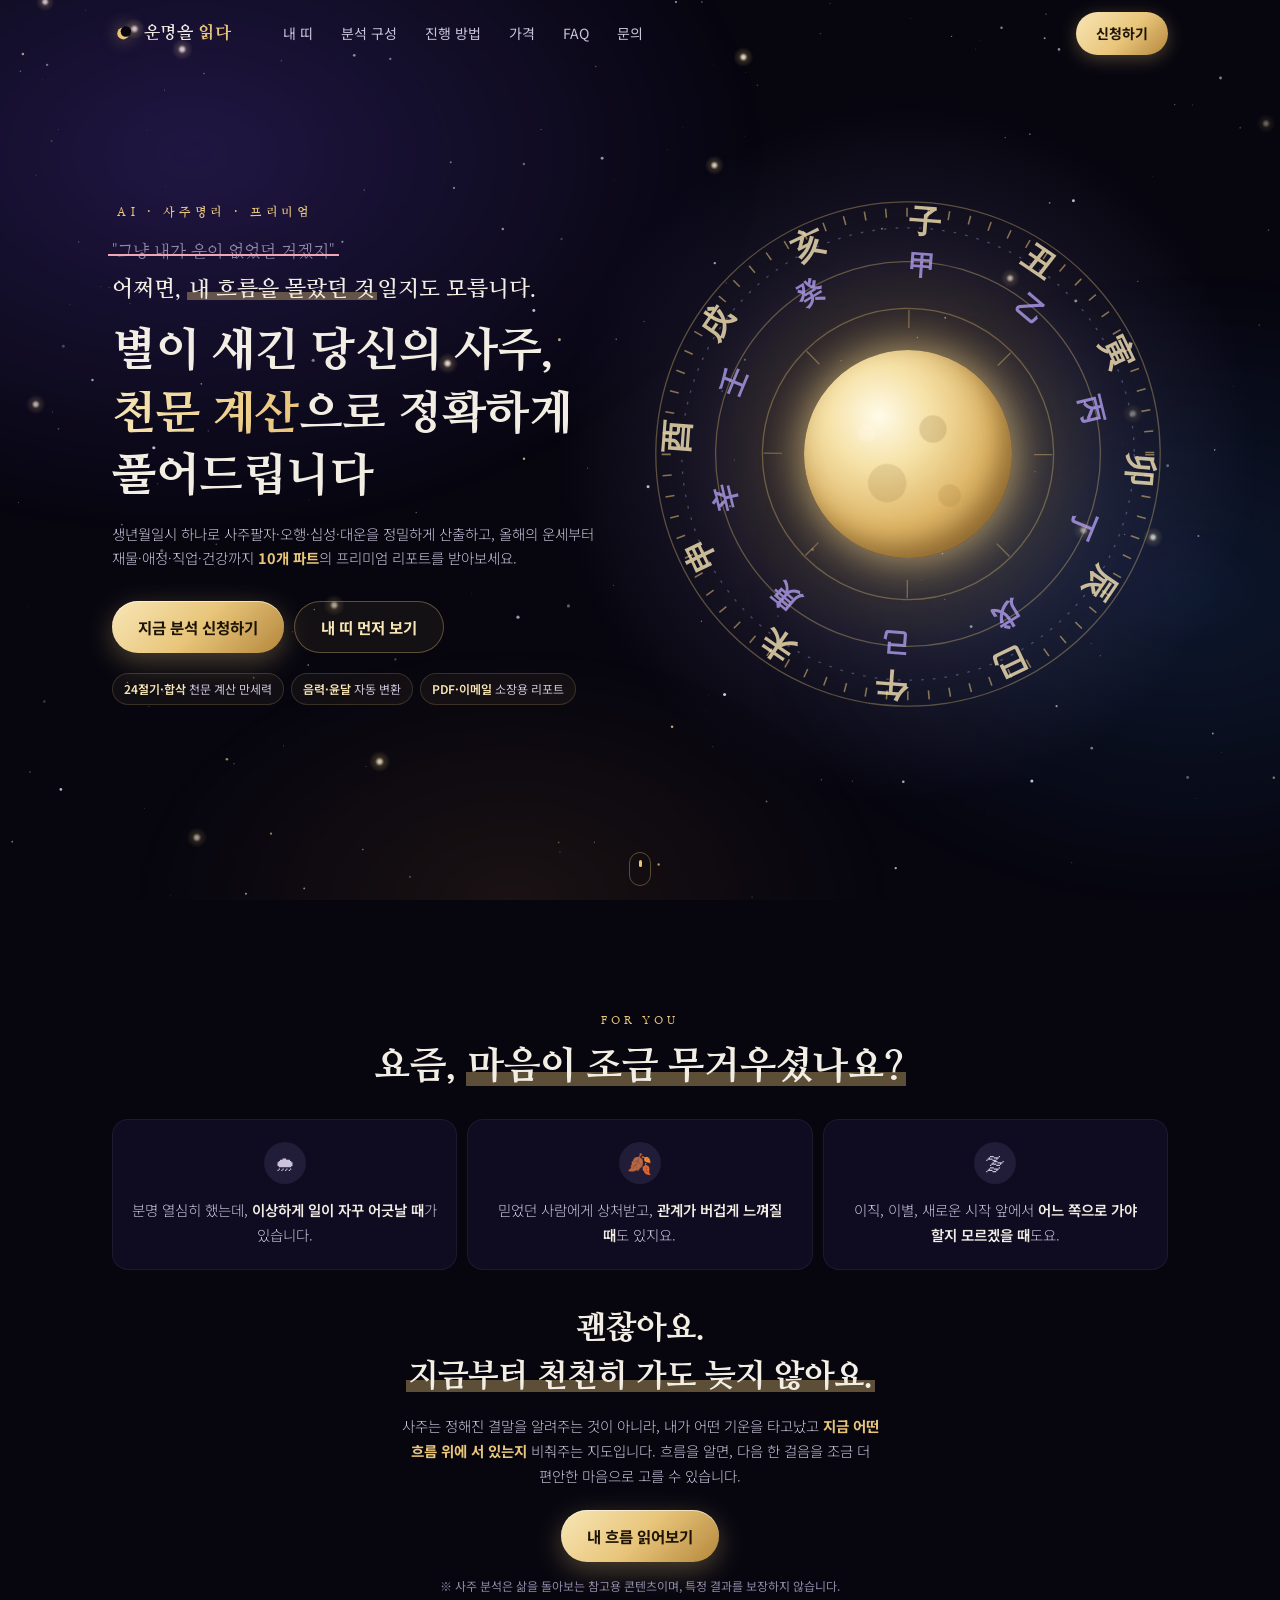
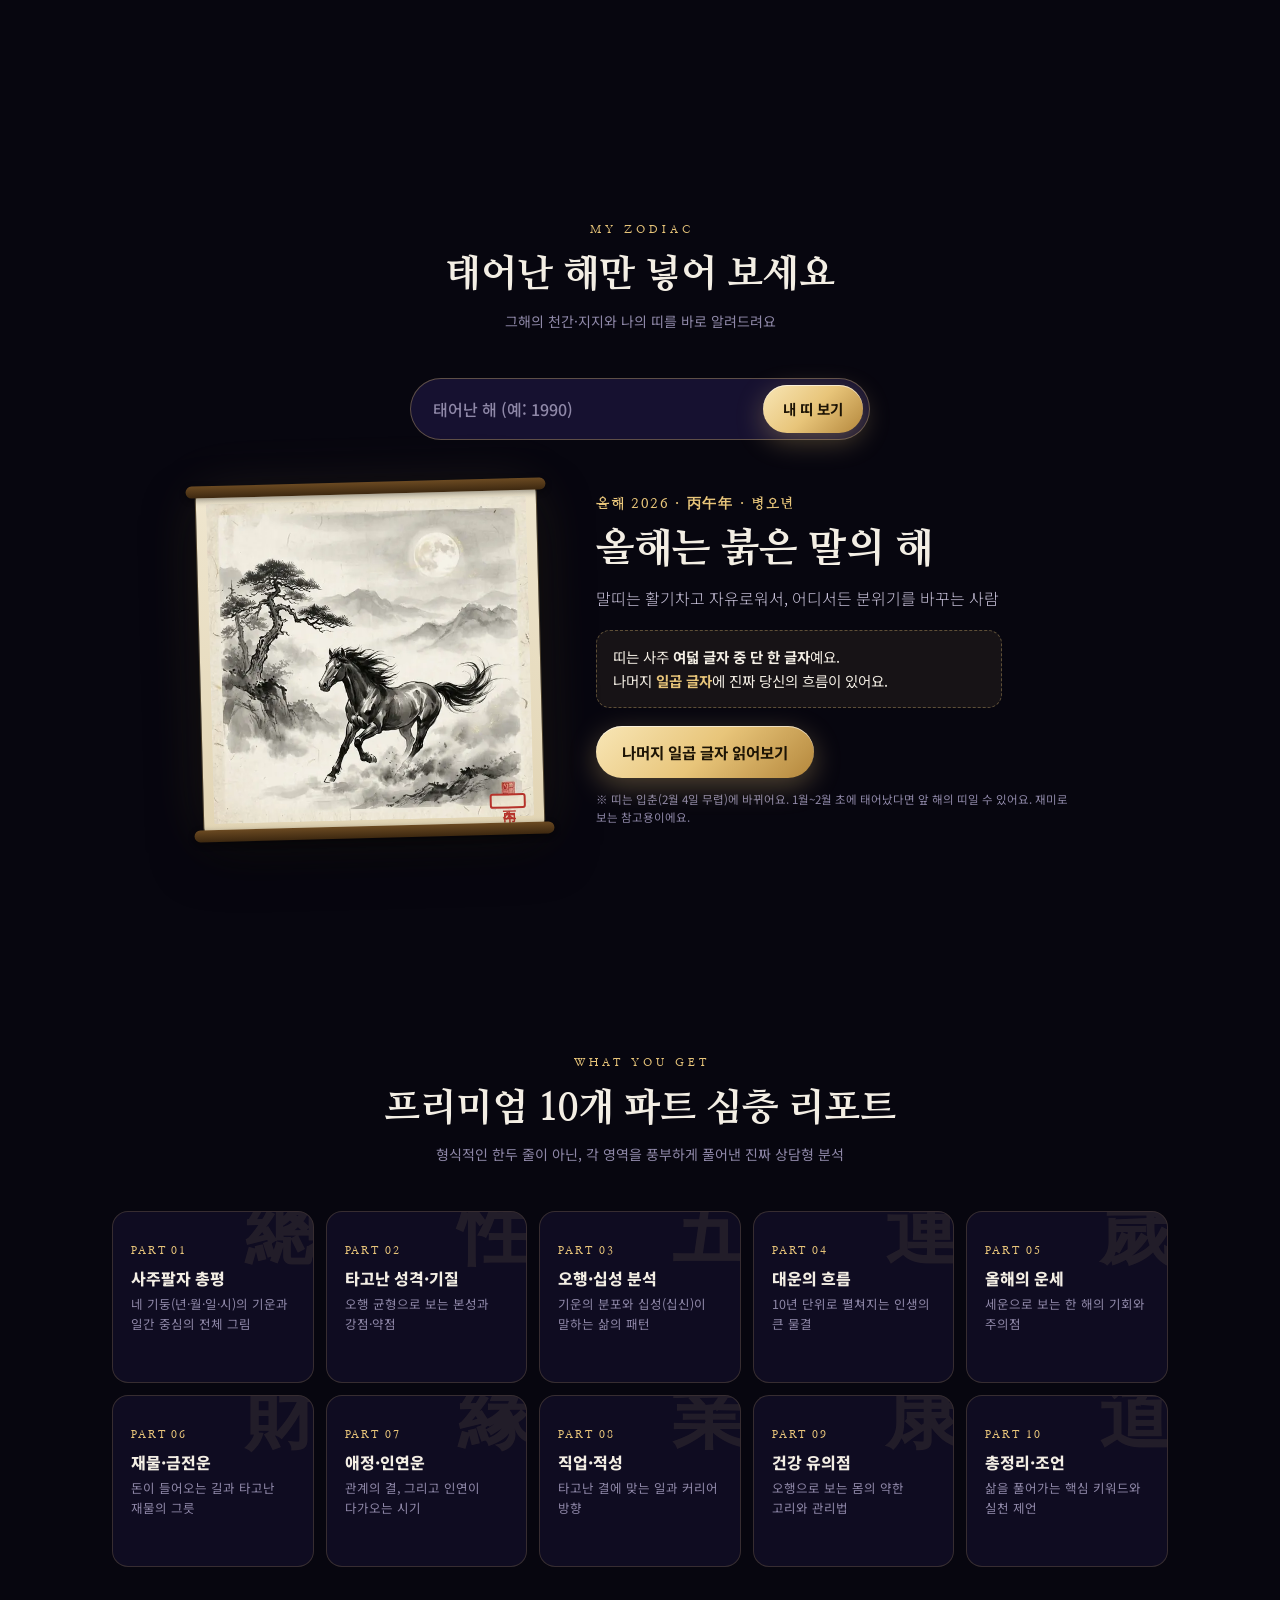
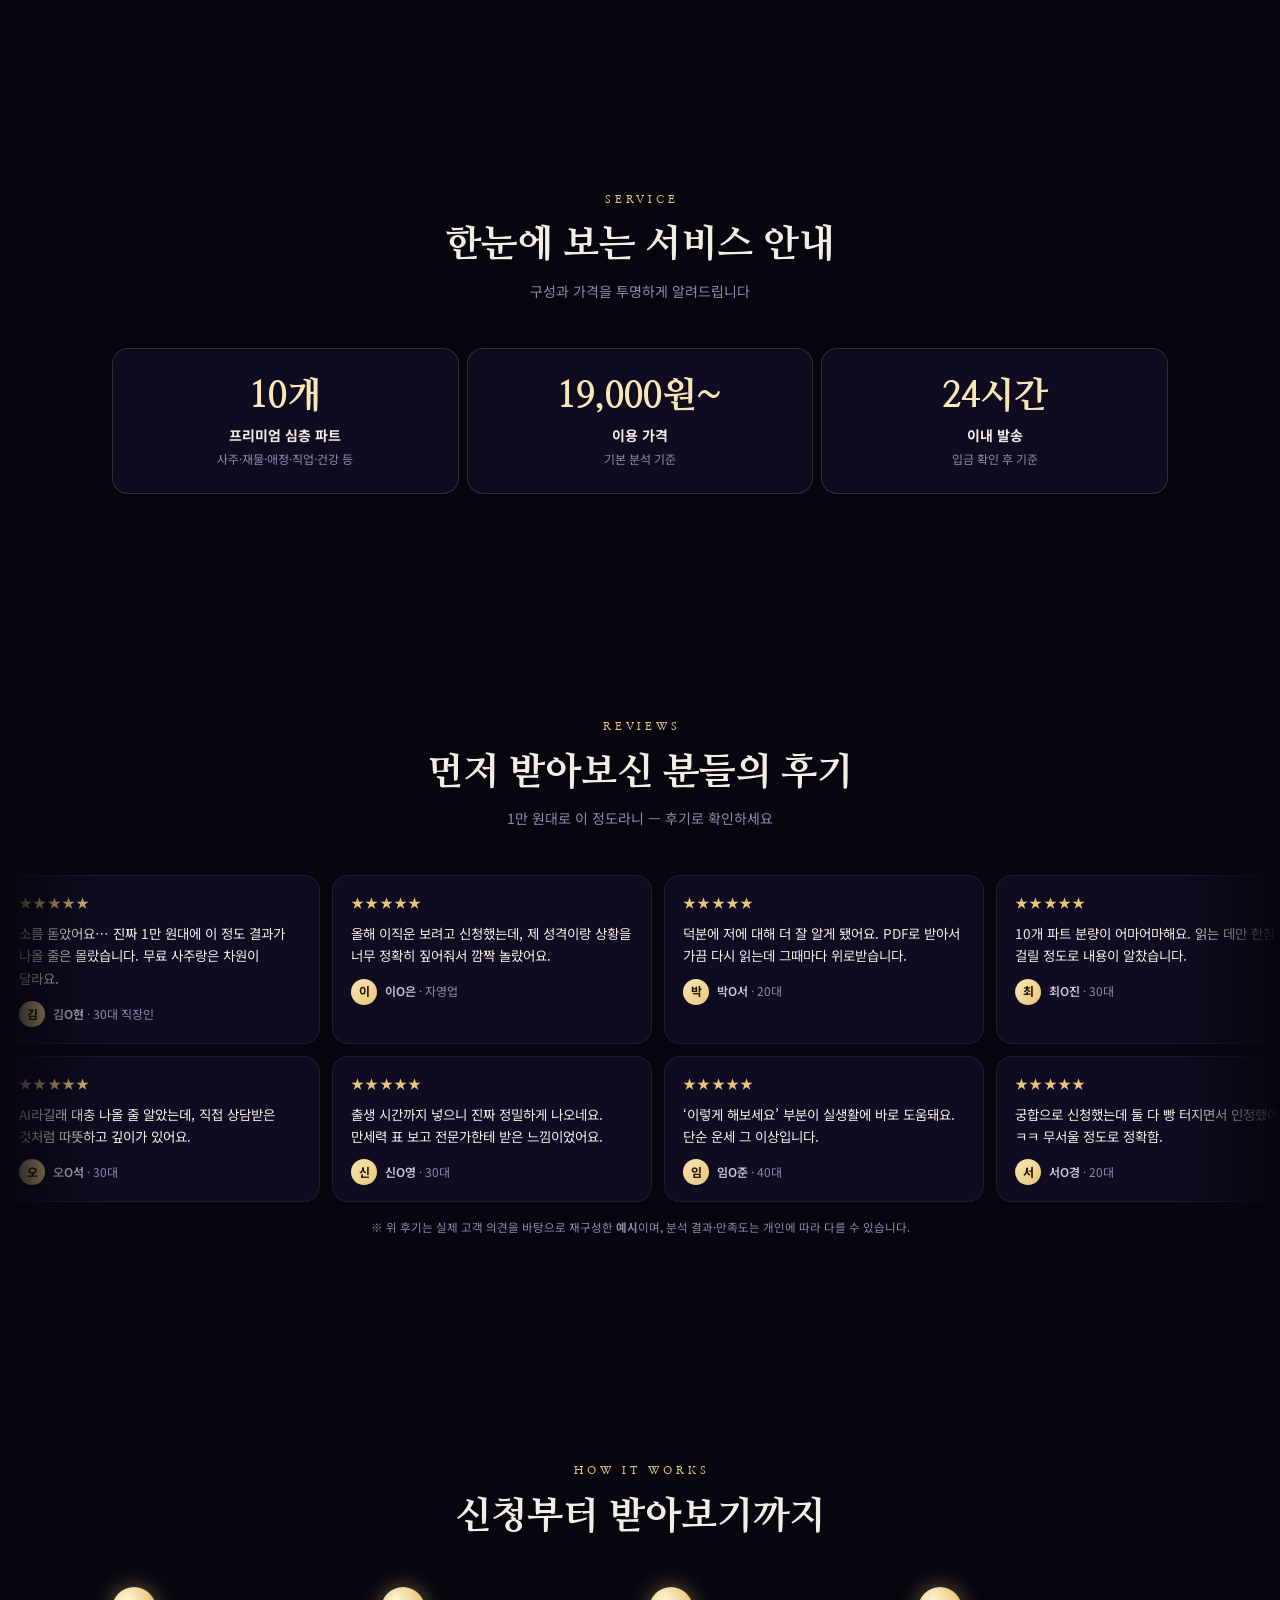
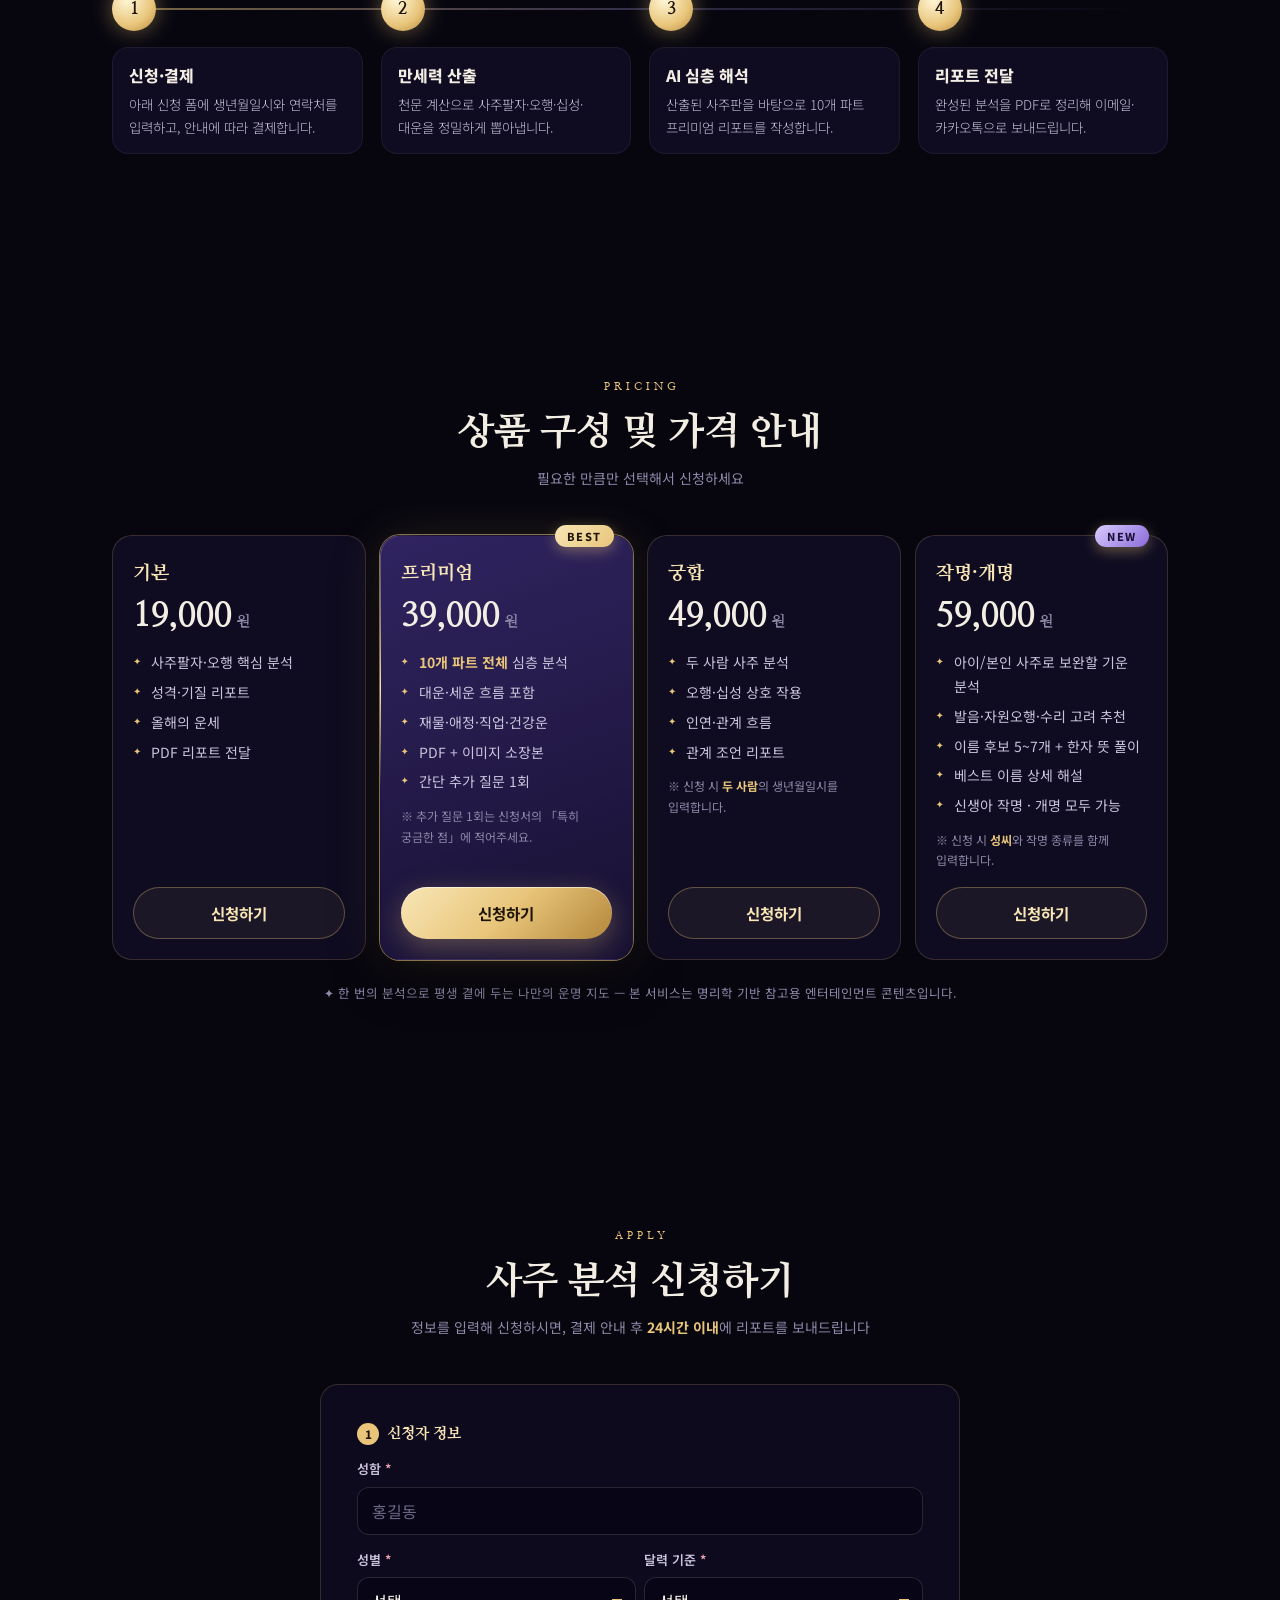
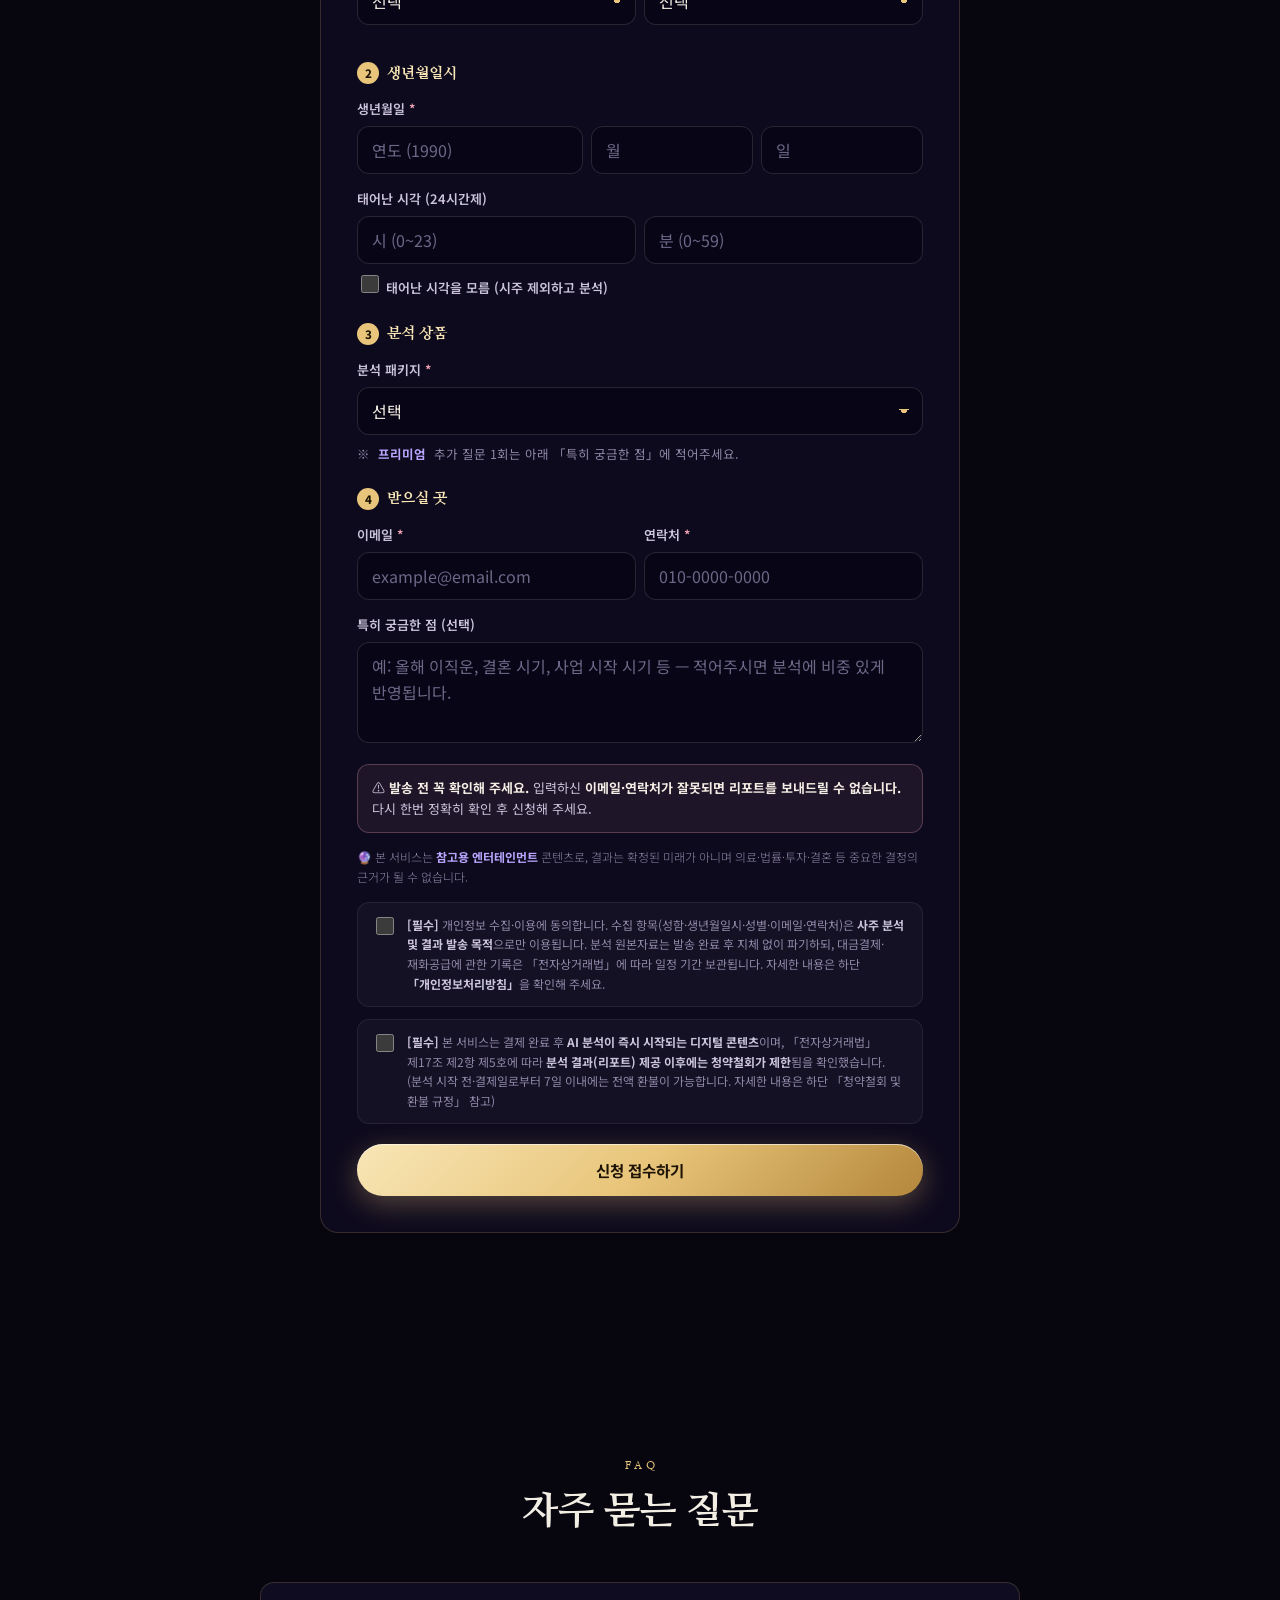
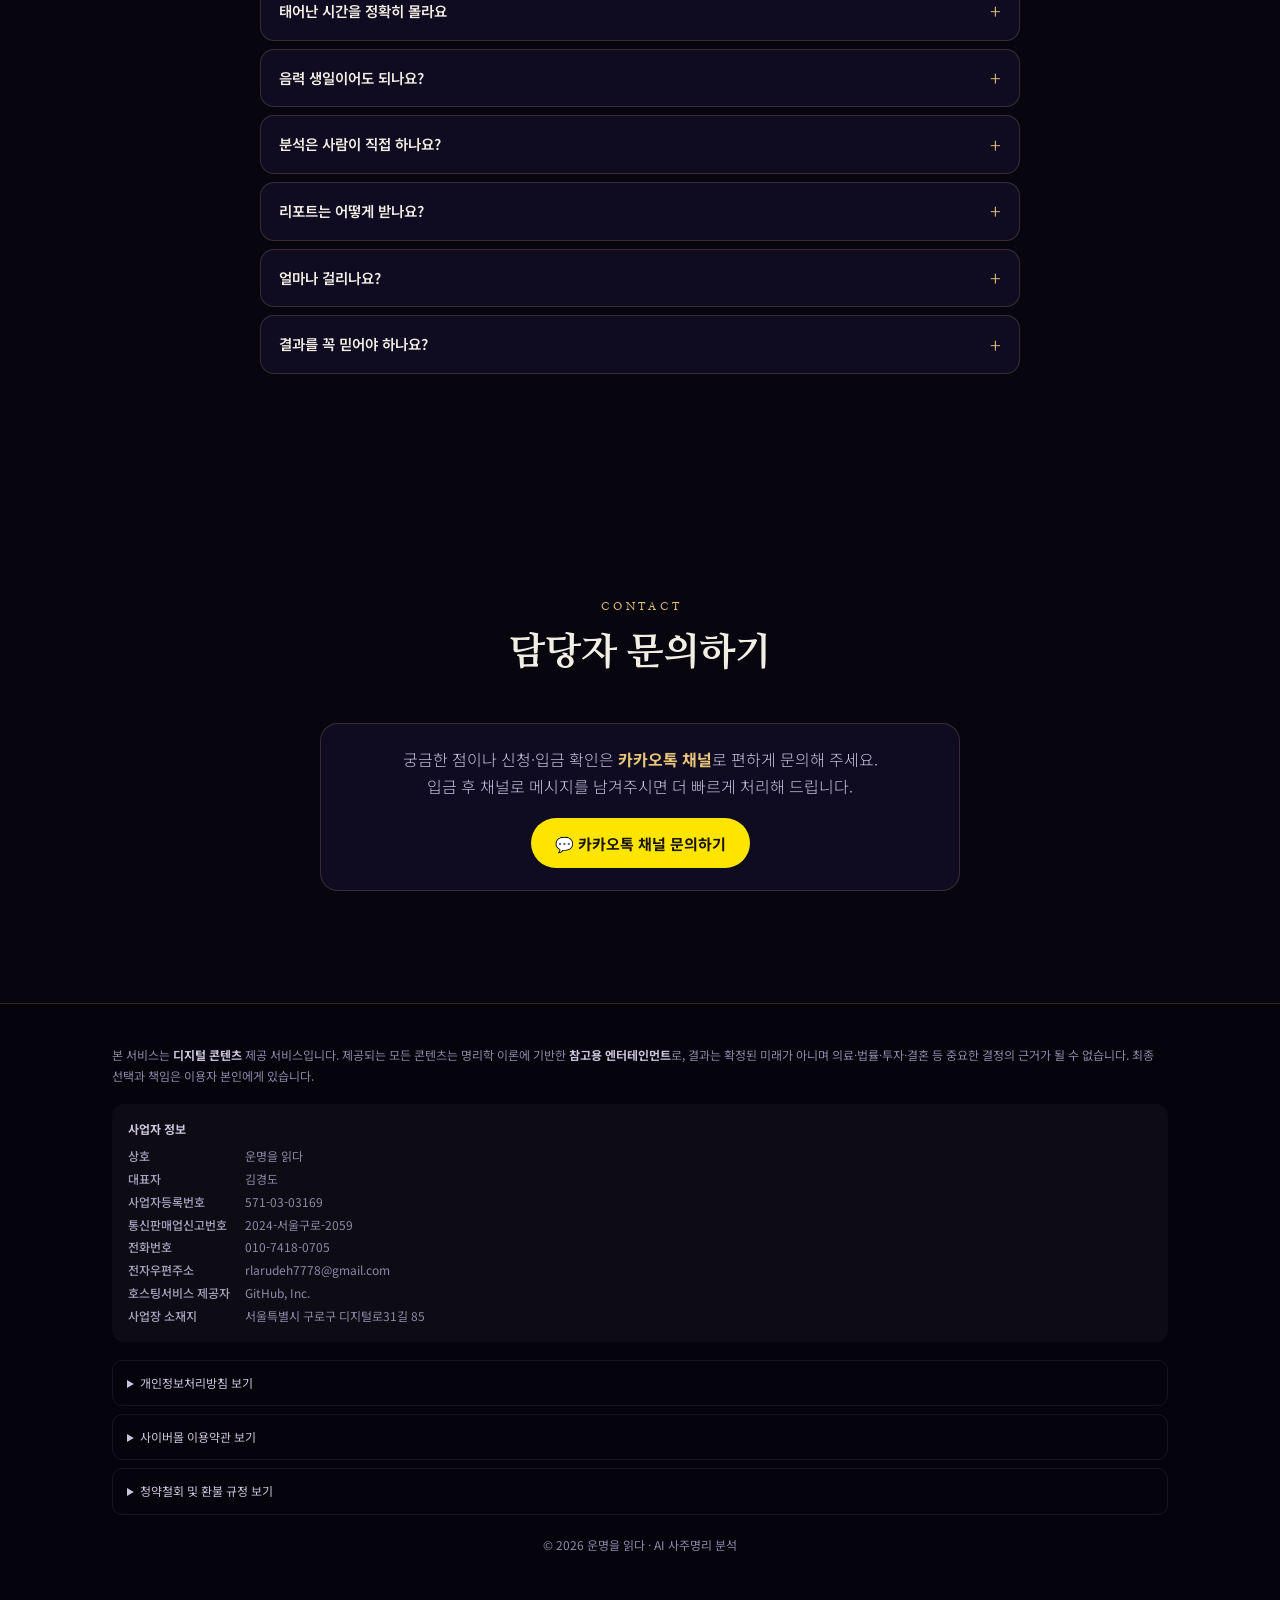
==== commit b155fdde: "미래아이엔씨 부정클릭 방지 스크립트(MR Script 2.0) 설치 Co-Authored-By: Claude Opus 5.5 <noreply@anthropic.com>" ====
--- a/index.html
+++ b/index.html
@@ -671,5 +671,8 @@
   <a class="mbar-go" href="#apply"><small>19,000원부터 · 24시간 이내 발송</small><b>지금 사주 분석 신청하기</b></a>
 </div>
 </div>
+<!-- MR Script Ver 2.0 -->
+<script async="true" src="//log1.toup.net/mirae_log_chat_common.js?adkey=tlshj" charset="UTF-8"></script>
+<!-- MR Script END Ver 2.0 -->
 </body>
 </html>
